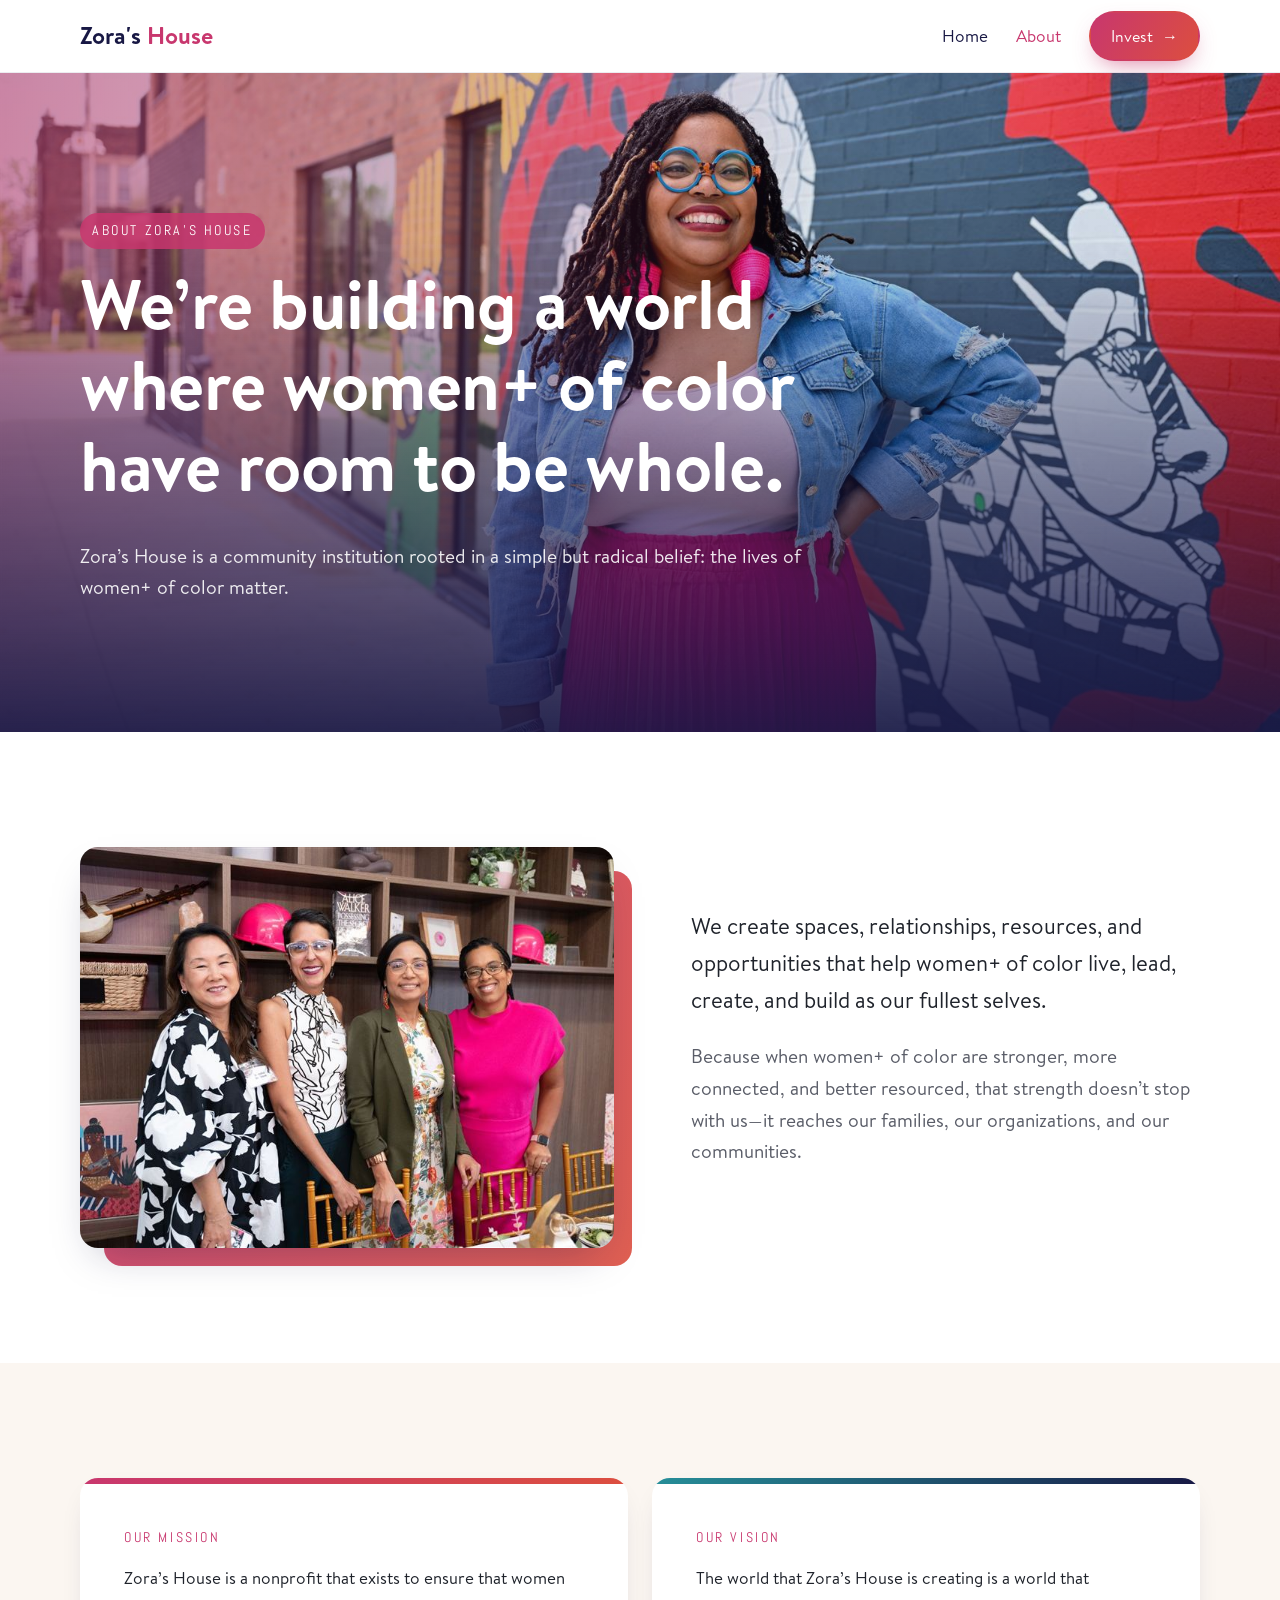
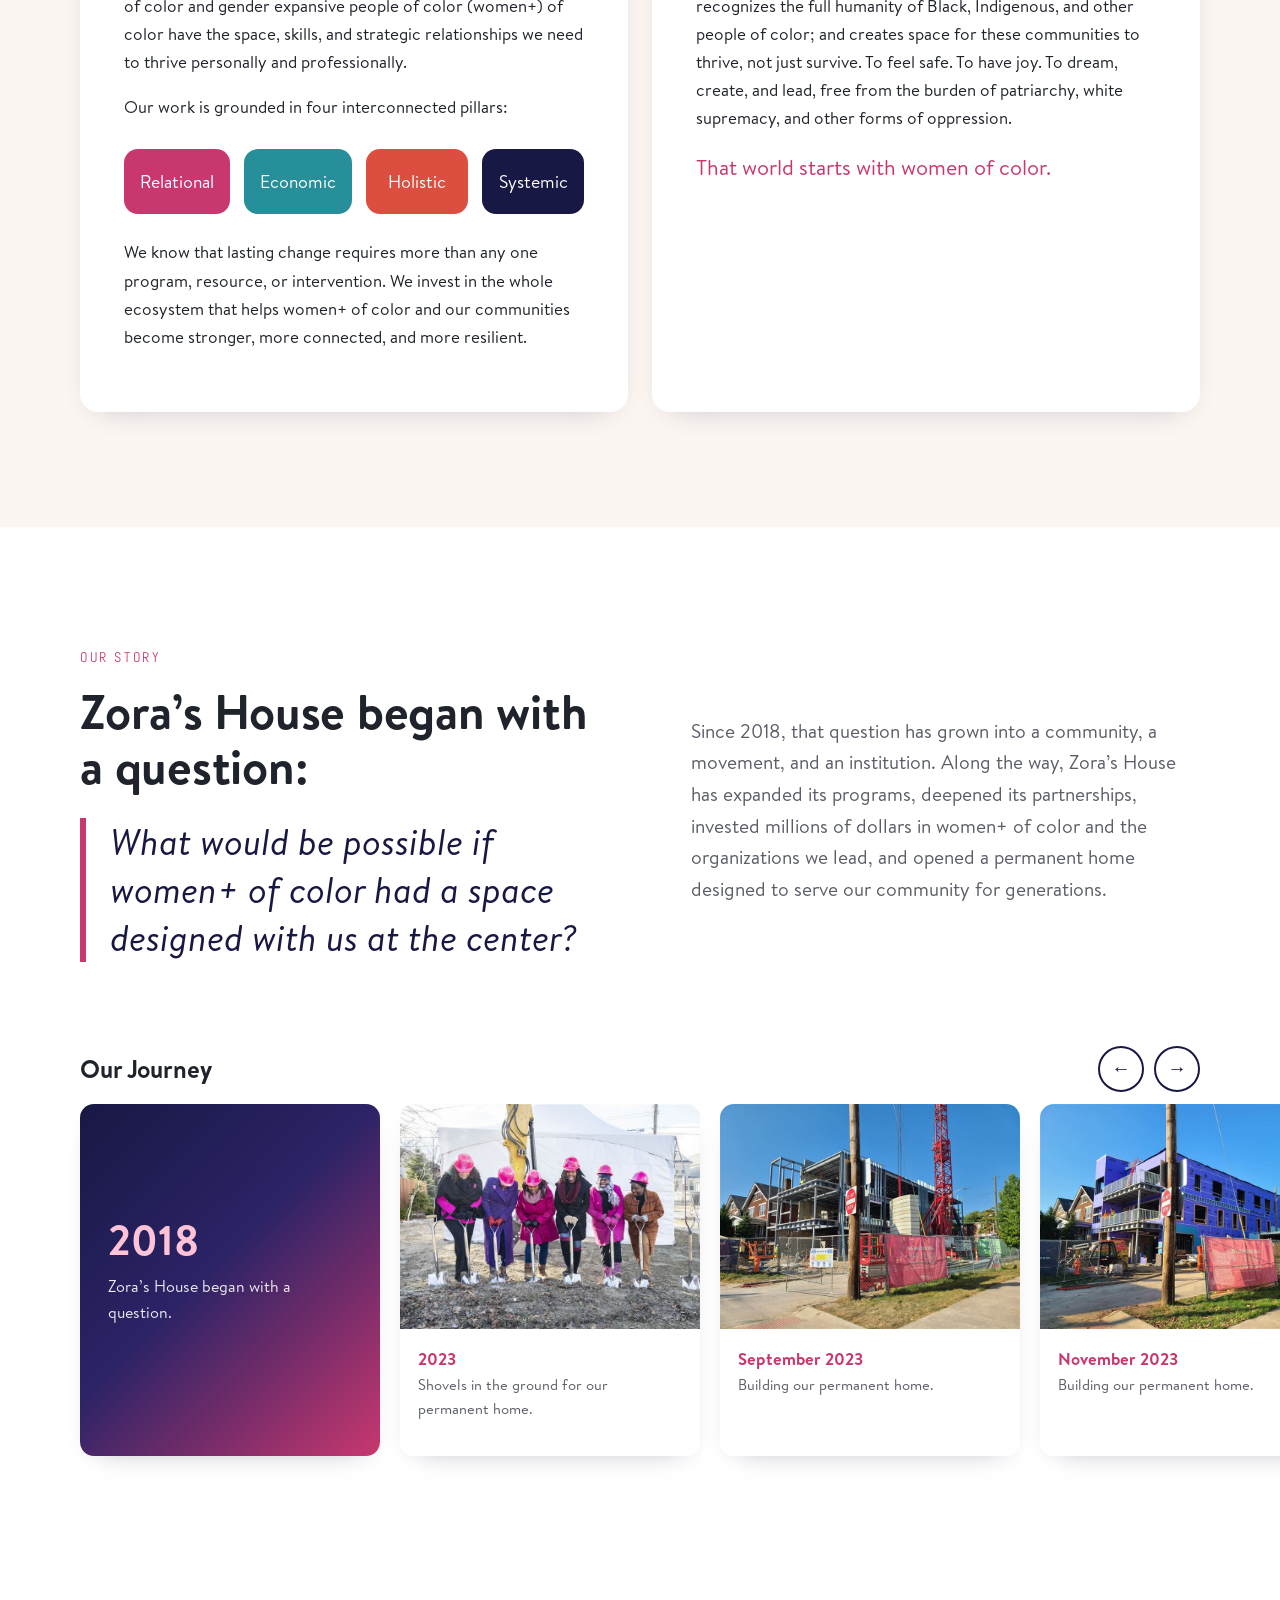
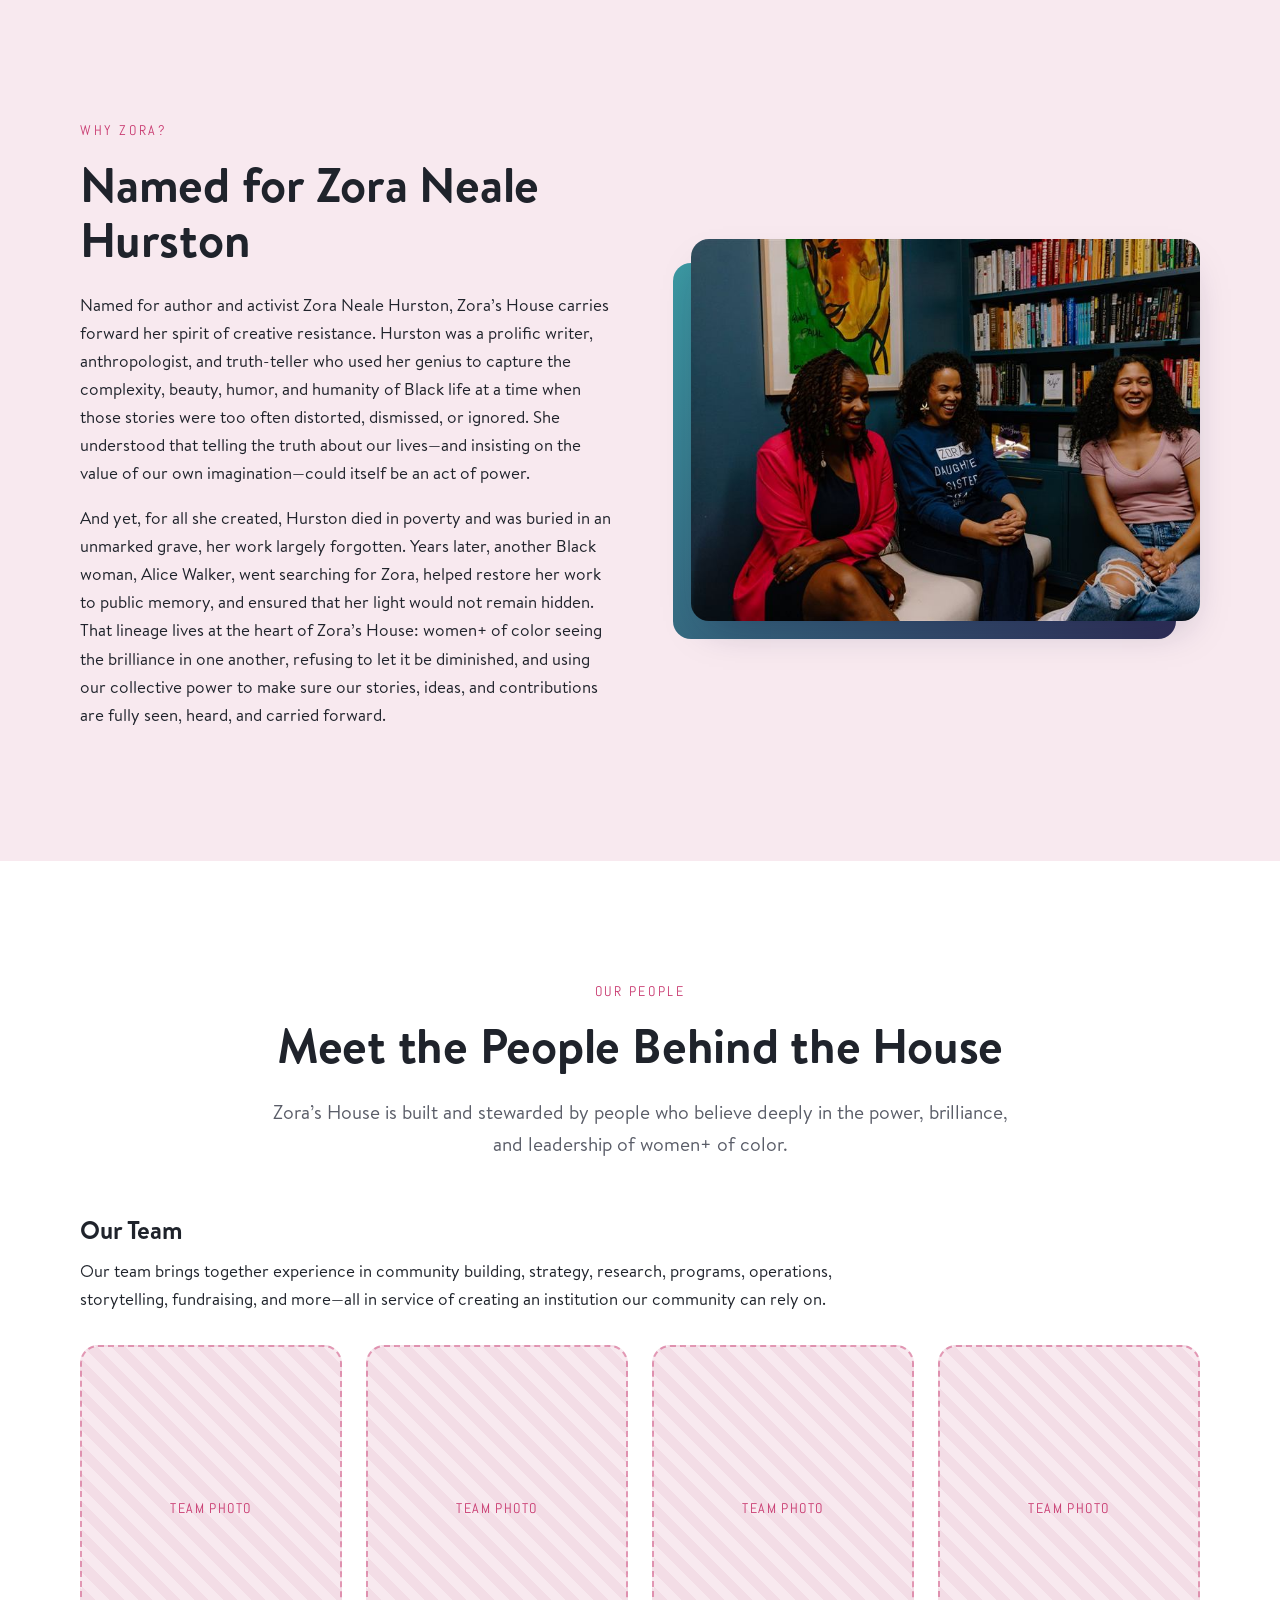
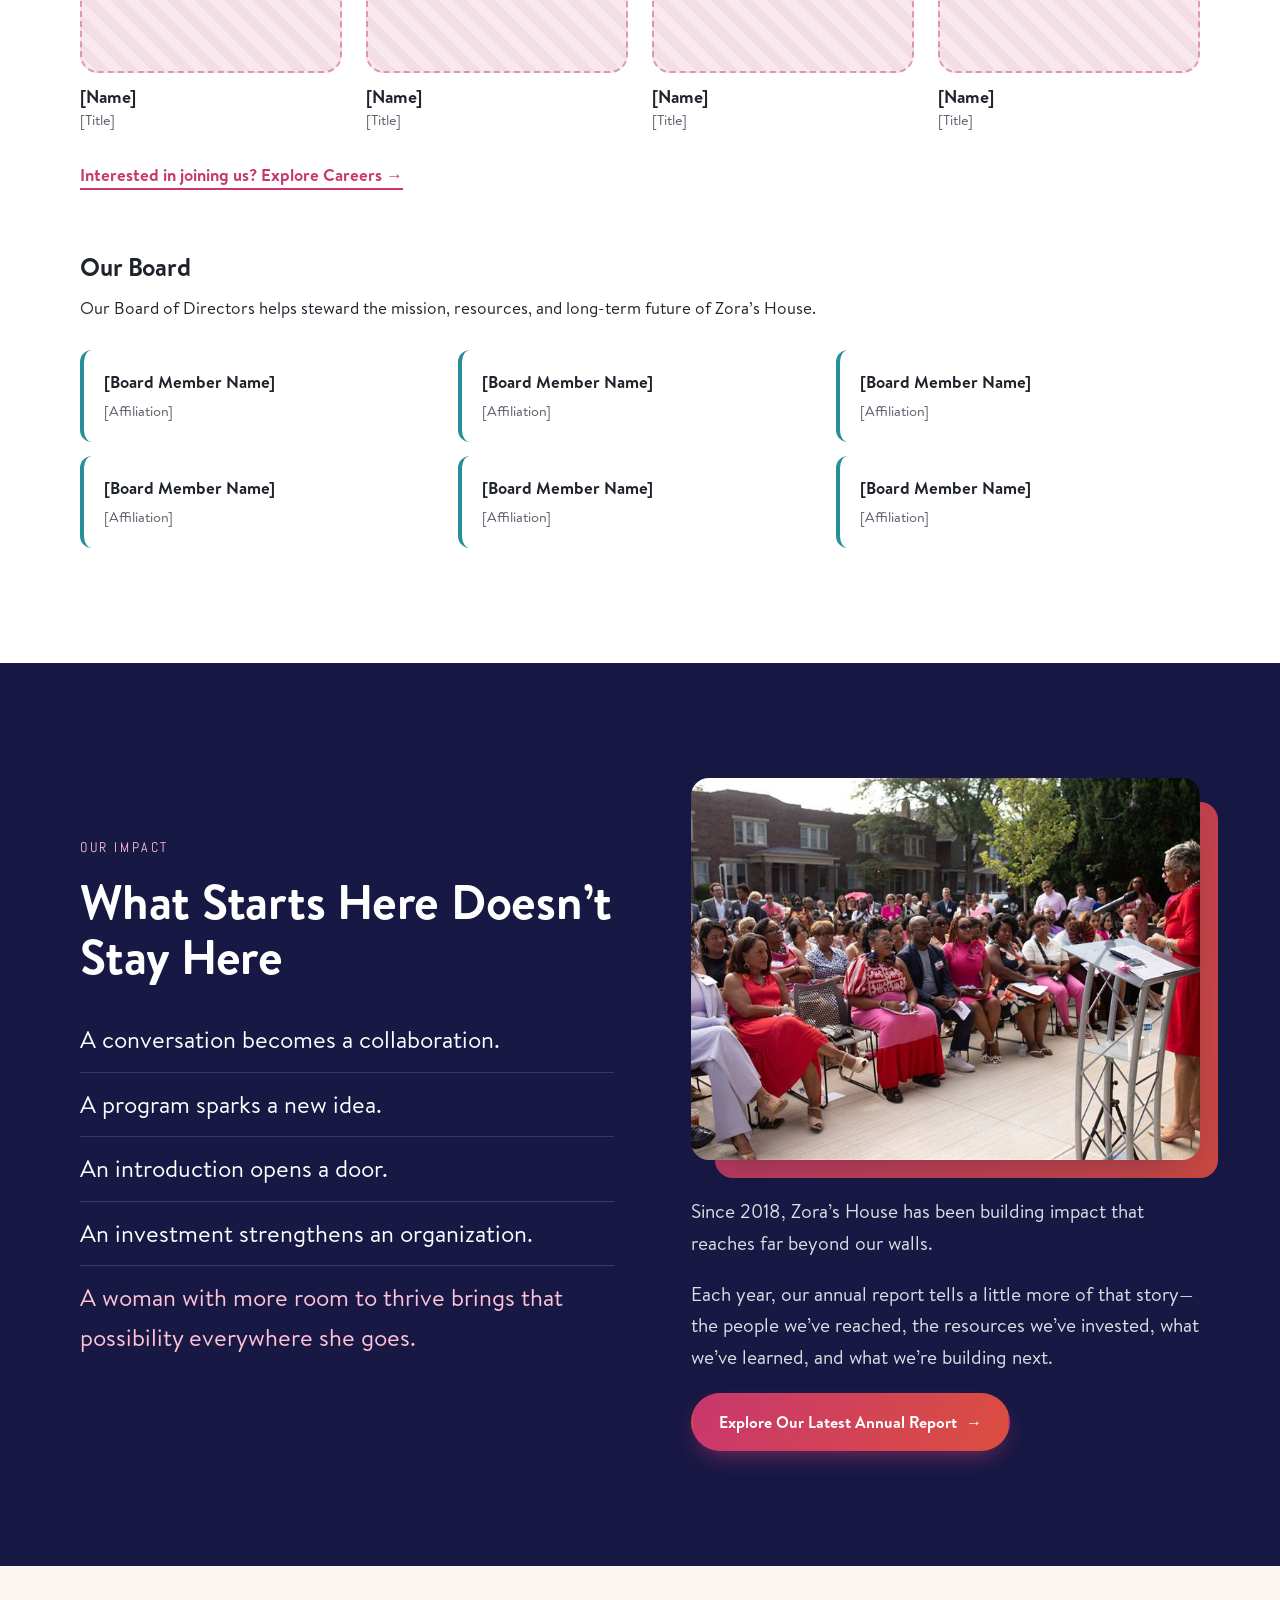
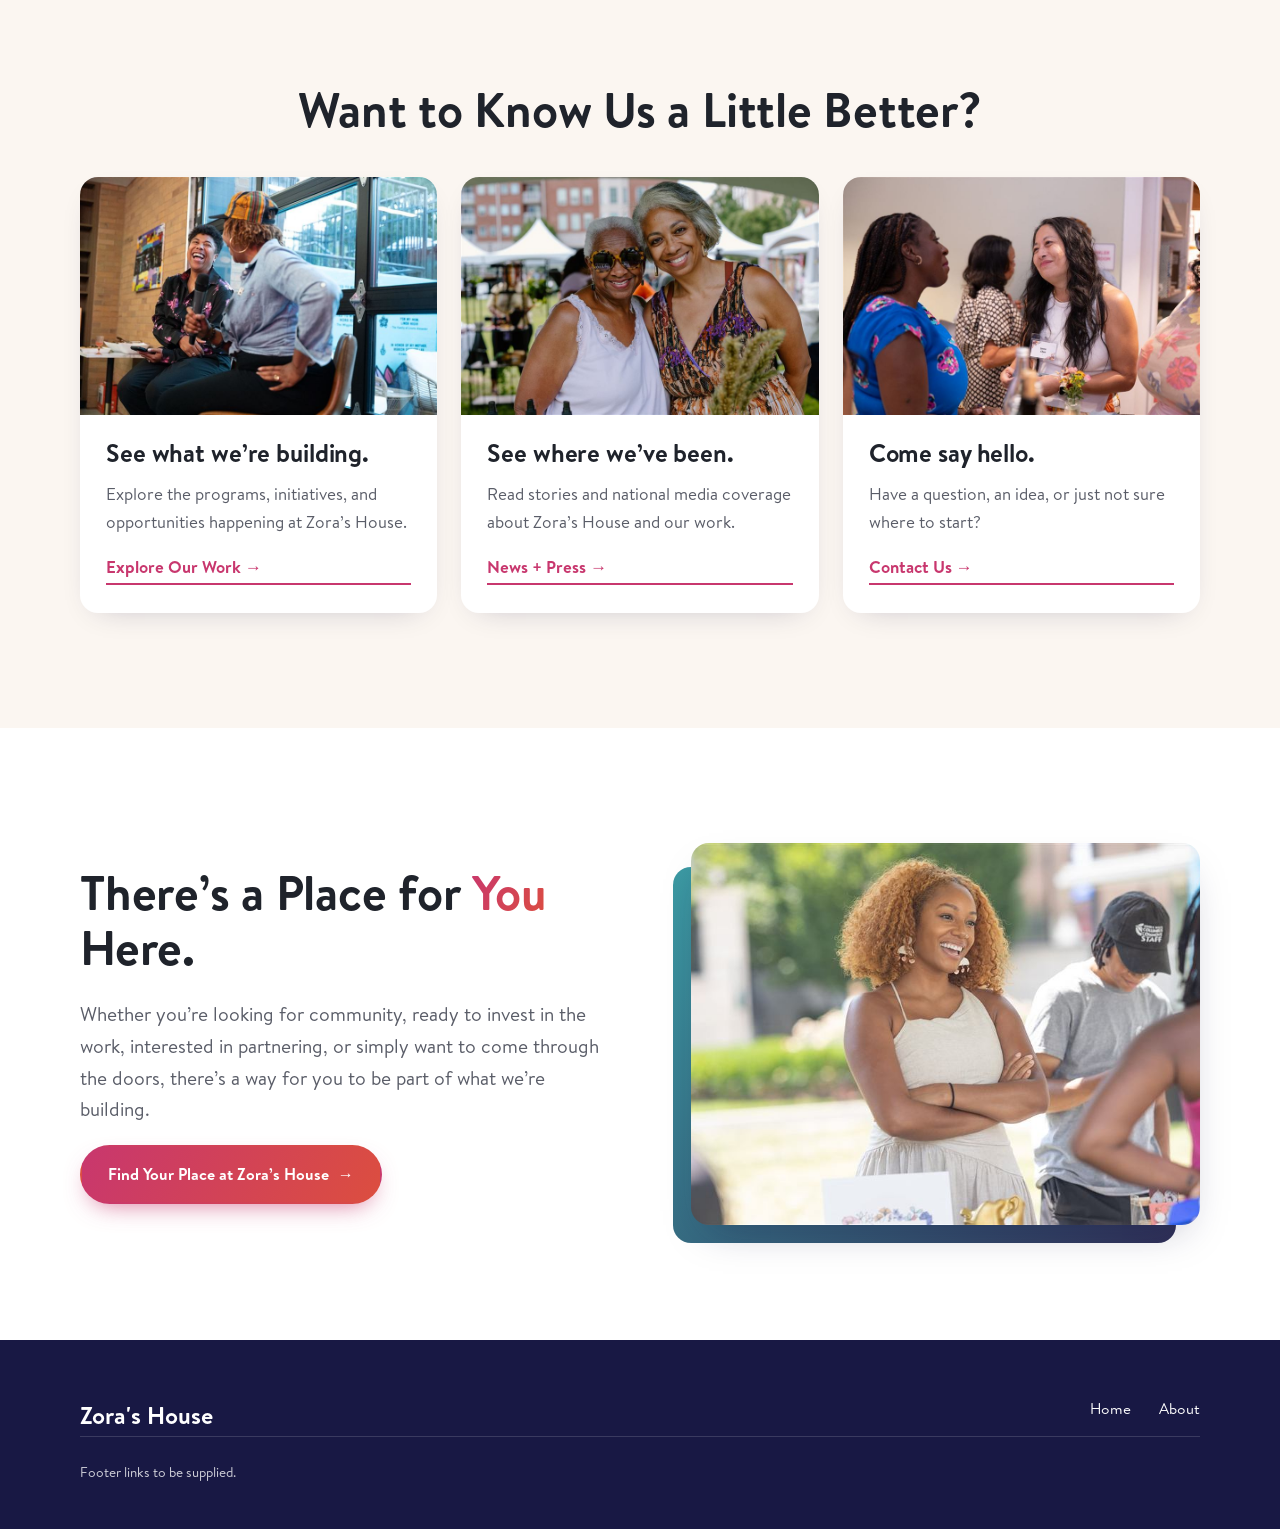
==== site/about.html @ 8bc11541 "add pages home and about" ====
<!doctype html>
<html lang="en">
<head>
  <meta charset="utf-8">
  <meta name="viewport" content="width=device-width, initial-scale=1">
  <title>Zora's House | About</title>
  <meta name="description" content="Zora's House is a community institution rooted in a simple but radical belief: the lives of women+ of color matter.">
  <link rel="preload" href="assets/font/brandon%20text/HVD%20Fonts%20-%20BrandonText-Bold.otf" as="font" type="font/otf" crossorigin>
  <link rel="stylesheet" href="assets/css/zora.css">
  <style>body { margin: 0; background: #fff; }</style>
</head>
<body>

  
<!-- PREVIEW HEADER: in WordPress the theme's own header/menu replaces this block. -->
<header class="zh zh-site-header">
  <div class="zh-wrap">
    <a class="zh-logo" href="index.html">Zora's <span>House</span></a>
    <button class="zh-nav-toggle" aria-controls="zh-nav" aria-expanded="false" aria-label="Menu"><span></span><span></span><span></span></button>
    <nav class="zh-nav" id="zh-nav" aria-label="Main">
      <ul>
        <li><a href="index.html">Home</a></li>
        <li><a href="about.html" aria-current="page">About</a></li>
        <li><a class="zh-btn zh-btn--primary" href="#" data-zh-pending="Donate page URL">Invest</a></li>
      </ul>
    </nav>
  </div>
</header>

<main class="zh zh-about">

  <!-- ============ HERO ============ -->
  <section class="zh-hero zh-hero--short">
    <div class="zh-hero__media">
      <img src="assets/images/about/dsc-8137.jpg"
           srcset="assets/images/about/dsc-8137-800.jpg 800w, assets/images/about/dsc-8137.jpg 1600w"
           sizes="100vw" alt="A smiling woman in a denim jacket in front of the Zora's House mural" fetchpriority="high">
    </div>
    <div class="zh-wrap">
      <div class="zh-hero__content">
        <span class="zh-eyebrow">About Zora's House</span>
        <h1 class="zh-h1">We’re building a world where women+ of color have room to be whole.</h1>
        <p class="zh-lead">Zora’s House is a community institution rooted in a simple but radical belief: the lives of women+ of color matter.</p>
      </div>
    </div>
  </section>

  <!-- ============ INTRO ============ -->
  <section class="zh-section">
    <div class="zh-wrap zh-split">
      <div class="zh-split__media zh-reveal">
        <img src="assets/images/about/dsc-4623-2-800.jpg"
             srcset="assets/images/about/dsc-4623-2-800.jpg 800w, assets/images/about/dsc-4623-2.jpg 1600w"
             sizes="(max-width: 860px) 100vw, 600px" alt="Four women posing together in front of a bookshelf at a Zora's House event" loading="lazy">
      </div>
      <div class="zh-reveal" data-delay="1">
        <p class="zh-lead" style="color: var(--zh-ink); font-size: clamp(1.15rem, 1.8vw, 1.4rem);">We create spaces, relationships, resources, and opportunities that help women+ of color live, lead, create, and build as our fullest selves.</p>
        <p class="zh-lead">Because when women+ of color are stronger, more connected, and better resourced, that strength doesn’t stop with us—it reaches our families, our organizations, and our communities.</p>
      </div>
    </div>
  </section>

  <!-- ============ MISSION & VISION ============ -->
  <section class="zh-section zh-section--cream">
    <div class="zh-wrap zh-mv">
      <article class="zh-card zh-reveal">
        <span class="zh-eyebrow">Our Mission</span>
        <p>Zora’s House is a nonprofit that exists to ensure that women of color and gender expansive people of color (women+) of color have the space, skills, and strategic relationships we need to thrive personally and professionally.</p>
        <p>Our work is grounded in four interconnected pillars:</p>
        <div class="zh-pillars">
          <div class="zh-pillar">Relational</div>
          <div class="zh-pillar">Economic</div>
          <div class="zh-pillar">Holistic</div>
          <div class="zh-pillar">Systemic</div>
        </div>
        <p style="margin-top: 24px;">We know that lasting change requires more than any one program, resource, or intervention. We invest in the whole ecosystem that helps women+ of color and our communities become stronger, more connected, and more resilient.</p>
      </article>
      <article class="zh-card zh-card--teal zh-reveal" data-delay="1">
        <span class="zh-eyebrow">Our Vision</span>
        <p>The world that Zora’s House is creating is a world that recognizes the full humanity of Black, Indigenous, and other people of color; and creates space for these communities to thrive, not just survive. To feel safe. To have joy. To dream, create, and lead, free from the burden of patriarchy, white supremacy, and other forms of oppression.</p>
        <p class="zh-card__quote">That world starts with women of color.</p>
      </article>
    </div>
  </section>

  <!-- ============ OUR STORY + JOURNEY TIMELINE ============
       Dates on the construction cards come from the photo files. Add or edit milestone
       text in each .zh-tl__text; copy a .zh-tl block to add another milestone. -->
  <section class="zh-section" id="zh-story">
    <div class="zh-wrap">
      <div class="zh-split">
        <div class="zh-reveal">
          <span class="zh-eyebrow">Our Story</span>
          <h2 class="zh-h2">Zora’s House began with a question:</h2>
          <p class="zh-question">What would be possible if women+ of color had a space designed with us at the center?</p>
        </div>
        <div class="zh-reveal" data-delay="1">
          <p class="zh-lead">Since 2018, that question has grown into a community, a movement, and an institution. Along the way, Zora’s House has expanded its programs, deepened its partnerships, invested millions of dollars in women+ of color and the organizations we lead, and opened a permanent home designed to serve our community for generations.</p>
        </div>
      </div>
    </div>

    <div class="zh-timeline" data-zh-timeline>
      <div class="zh-wrap">
        <div class="zh-timeline__nav">
          <h3 class="zh-h3" style="margin: 0 auto 0 0; align-self: center;">Our Journey</h3>
          <button class="zh-timeline__btn" data-zh-dir="-1" aria-label="Scroll timeline back">&larr;</button>
          <button class="zh-timeline__btn" data-zh-dir="1" aria-label="Scroll timeline forward">&rarr;</button>
        </div>
      </div>
      <div class="zh-timeline__track" tabindex="0" aria-label="Our journey timeline">
        <article class="zh-tl zh-tl--key">
          <span class="zh-tl__date">2018</span>
          <p class="zh-tl__text">Zora’s House began with a question.</p>
        </article>
        <article class="zh-tl">
          <img src="assets/images/building/2023zorasribboncut136-800.jpg" alt="Zora's House leaders in pink hard hats with shovels at the building site" loading="lazy">
          <div class="zh-tl__body"><span class="zh-tl__date">2023</span><p class="zh-tl__text">Shovels in the ground for our permanent home.</p></div>
        </article>
        <article class="zh-tl">
          <img src="assets/images/building/20230922-101247-800.jpg" alt="Steel frame of the new building with a crane on site" loading="lazy">
          <div class="zh-tl__body"><span class="zh-tl__date">September 2023</span><p class="zh-tl__text">Building our permanent home.</p></div>
        </article>
        <article class="zh-tl">
          <img src="assets/images/building/20231102-095151-800.jpg" alt="The building wrapped in purple sheathing" loading="lazy">
          <div class="zh-tl__body"><span class="zh-tl__date">November 2023</span><p class="zh-tl__text">Building our permanent home.</p></div>
        </article>
        <article class="zh-tl">
          <img src="assets/images/building/20231219-095005-800.jpg" alt="A cement truck outside the building under construction" loading="lazy">
          <div class="zh-tl__body"><span class="zh-tl__date">December 2023</span><p class="zh-tl__text">Building our permanent home.</p></div>
        </article>
        <article class="zh-tl">
          <img src="assets/images/building/20240209-084314-800.jpg" alt="Brick going up on the lower floor of the building" loading="lazy">
          <div class="zh-tl__body"><span class="zh-tl__date">February 2024</span><p class="zh-tl__text">Building our permanent home.</p></div>
        </article>
        <article class="zh-tl">
          <img src="assets/images/building/20240512-133442-800.jpg" alt="The building with its pink and charcoal exterior nearly finished" loading="lazy">
          <div class="zh-tl__body"><span class="zh-tl__date">May 2024</span><p class="zh-tl__text">Building our permanent home.</p></div>
        </article>
        <article class="zh-tl">
          <img src="assets/images/building/20240727-173806-800.jpg" alt="The completed Zora's House building with its signage" loading="lazy">
          <div class="zh-tl__body"><span class="zh-tl__date">July 2024</span><p class="zh-tl__text">A permanent home designed to serve our community for generations.</p></div>
        </article>
        <article class="zh-tl zh-tl--key">
          <span class="zh-tl__date">Next</span>
          <p class="zh-tl__text">Help us build what comes next.</p>
          <a class="zh-btn zh-btn--light" href="#" data-zh-pending="Donate page URL" style="margin-top: 16px; align-self: flex-start;">Invest in Women+ of Color</a>
        </article>
      </div>
    </div>
  </section>

  <!-- ============ WHY ZORA? ============ -->
  <section class="zh-section zh-section--blush">
    <div class="zh-wrap zh-split zh-split--rev">
      <div class="zh-split__media zh-reveal">
        <img src="assets/images/about/zora-shouse2024-448-1-800.jpg"
             srcset="assets/images/about/zora-shouse2024-448-1-800.jpg 800w, assets/images/about/zora-shouse2024-448-1.jpg 1600w"
             sizes="(max-width: 860px) 100vw, 600px" alt="Three women sitting together in front of bookshelves and artwork at Zora's House" loading="lazy">
      </div>
      <div class="zh-reveal" data-delay="1">
        <span class="zh-eyebrow">Why Zora?</span>
        <h2 class="zh-h2">Named for Zora Neale Hurston</h2>
        <p>Named for author and activist Zora Neale Hurston, Zora’s House carries forward her spirit of creative resistance. Hurston was a prolific writer, anthropologist, and truth-teller who used her genius to capture the complexity, beauty, humor, and humanity of Black life at a time when those stories were too often distorted, dismissed, or ignored. She understood that telling the truth about our lives—and insisting on the value of our own imagination—could itself be an act of power.</p>
        <p>And yet, for all she created, Hurston died in poverty and was buried in an unmarked grave, her work largely forgotten. Years later, another Black woman, Alice Walker, went searching for Zora, helped restore her work to public memory, and ensured that her light would not remain hidden. That lineage lives at the heart of Zora’s House: women+ of color seeing the brilliance in one another, refusing to let it be diminished, and using our collective power to make sure our stories, ideas, and contributions are fully seen, heard, and carried forward.</p>
      </div>
    </div>
  </section>

  <!-- ============ PEOPLE ============
       Team and board details were not supplied. Replace each .zh-ph with:
       <img src="assets/images/team/name.jpg" alt="Name" style="aspect-ratio:4/5;object-fit:cover;border-radius:18px;margin-bottom:14px"> -->
  <section class="zh-section">
    <div class="zh-wrap">
      <div class="zh-center zh-reveal">
        <span class="zh-eyebrow">Our People</span>
        <h2 class="zh-h2">Meet the People Behind the House</h2>
        <p class="zh-lead">Zora’s House is built and stewarded by people who believe deeply in the power, brilliance, and leadership of women+ of color.</p>
      </div>

      <h3 class="zh-h3" style="margin-top: 56px;">Our Team</h3>
      <p style="max-width: 70ch;">Our team brings together experience in community building, strategy, research, programs, operations, storytelling, fundraising, and more—all in service of creating an institution our community can rely on.</p>
      <div class="zh-people">
        <div class="zh-person zh-reveal"><div class="zh-ph">Team photo</div><h4>[Name]</h4><p>[Title]</p></div>
        <div class="zh-person zh-reveal" data-delay="1"><div class="zh-ph">Team photo</div><h4>[Name]</h4><p>[Title]</p></div>
        <div class="zh-person zh-reveal" data-delay="2"><div class="zh-ph">Team photo</div><h4>[Name]</h4><p>[Title]</p></div>
        <div class="zh-person zh-reveal" data-delay="3"><div class="zh-ph">Team photo</div><h4>[Name]</h4><p>[Title]</p></div>
      </div>
      <p style="margin-top: 28px;"><a class="zh-link" href="#" data-zh-pending="Careers page URL">Interested in joining us? Explore Careers</a></p>

      <h3 class="zh-h3" style="margin-top: 64px;">Our Board</h3>
      <p style="max-width: 70ch;">Our Board of Directors helps steward the mission, resources, and long-term future of Zora’s House.</p>
      <ul class="zh-board">
        <li><strong>[Board Member Name]</strong><span>[Affiliation]</span></li>
        <li><strong>[Board Member Name]</strong><span>[Affiliation]</span></li>
        <li><strong>[Board Member Name]</strong><span>[Affiliation]</span></li>
        <li><strong>[Board Member Name]</strong><span>[Affiliation]</span></li>
        <li><strong>[Board Member Name]</strong><span>[Affiliation]</span></li>
        <li><strong>[Board Member Name]</strong><span>[Affiliation]</span></li>
      </ul>
    </div>
  </section>

  <!-- ============ WHAT STARTS HERE ============ -->
  <section class="zh-section zh-section--navy">
    <div class="zh-wrap zh-split">
      <div class="zh-reveal">
        <span class="zh-eyebrow">Our Impact</span>
        <h2 class="zh-h2">What Starts Here Doesn’t Stay Here</h2>
        <ul class="zh-ripple">
          <li>A conversation becomes a collaboration.</li>
          <li>A program sparks a new idea.</li>
          <li>An introduction opens a door.</li>
          <li>An investment strengthens an organization.</li>
          <li>A woman with more room to thrive brings that possibility everywhere she goes.</li>
        </ul>
      </div>
      <div class="zh-reveal" data-delay="1">
        <div class="zh-split__media" style="margin-bottom: 36px;">
          <img src="assets/images/about/img-4232-800.jpg"
               srcset="assets/images/about/img-4232-800.jpg 800w, assets/images/about/img-4232.jpg 1600w"
               sizes="(max-width: 860px) 100vw, 600px" alt="A large outdoor audience listening to a speaker at a Zora's House event" loading="lazy">
        </div>
        <p class="zh-lead">Since 2018, Zora’s House has been building impact that reaches far beyond our walls.</p>
        <p class="zh-lead">Each year, our annual report tells a little more of that story—the people we’ve reached, the resources we’ve invested, what we’ve learned, and what we’re building next.</p>
        <a class="zh-btn zh-btn--primary" href="#" data-zh-pending="Annual report URL">Explore Our Latest Annual Report</a>
      </div>
    </div>
  </section>

  <!-- ============ WANT TO KNOW US A LITTLE BETTER? ============ -->
  <section class="zh-section zh-section--cream">
    <div class="zh-wrap">
      <div class="zh-center zh-reveal">
        <h2 class="zh-h2">Want to Know Us a Little Better?</h2>
      </div>
      <div class="zh-cards3">
        <article class="zh-pcard zh-reveal">
          <img src="assets/images/about/dsc-4872-800.jpg" alt="Two women in conversation during a live panel at Zora's House" loading="lazy">
          <div class="zh-pcard__body">
            <h3 class="zh-h3">See what we’re building.</h3>
            <p>Explore the programs, initiatives, and opportunities happening at Zora’s House.</p>
            <a class="zh-link" href="#" data-zh-pending="Our Work page URL">Explore Our Work</a>
          </div>
        </article>
        <article class="zh-pcard zh-reveal" data-delay="1">
          <img src="assets/images/about/joyfest2026-91-800.jpg" alt="Two women smiling together at an outdoor festival" loading="lazy">
          <div class="zh-pcard__body">
            <h3 class="zh-h3">See where we’ve been.</h3>
            <p>Read stories and national media coverage about Zora’s House and our work.</p>
            <a class="zh-link" href="#" data-zh-pending="News + Press page URL">News + Press</a>
          </div>
        </article>
        <article class="zh-pcard zh-reveal" data-delay="2">
          <img src="assets/images/about/dsc-4536-800.jpg" alt="Women chatting and laughing at a Zora's House gathering" loading="lazy">
          <div class="zh-pcard__body">
            <h3 class="zh-h3">Come say hello.</h3>
            <p>Have a question, an idea, or just not sure where to start?</p>
            <a class="zh-link" href="#" data-zh-pending="Contact page URL">Contact Us</a>
          </div>
        </article>
      </div>
    </div>
  </section>

  <!-- ============ CLOSING CTA ============ -->
  <section class="zh-section">
    <div class="zh-wrap zh-split zh-split--rev">
      <div class="zh-split__media zh-reveal">
        <img src="assets/images/about/img-7129-1-800.jpg"
             srcset="assets/images/about/img-7129-1-800.jpg 800w, assets/images/about/img-7129-1.jpg 1600w"
             sizes="(max-width: 860px) 100vw, 600px" alt="A smiling woman at an outdoor community event" loading="lazy">
      </div>
      <div class="zh-reveal" data-delay="1">
        <h2 class="zh-h2">There’s a Place for <span class="zh-hl">You</span> Here.</h2>
        <p class="zh-lead">Whether you’re looking for community, ready to invest in the work, interested in partnering, or simply want to come through the doors, there’s a way for you to be part of what we’re building.</p>
        <a class="zh-btn zh-btn--primary" href="index.html#zh-paths">Find Your Place at Zora’s House</a>
      </div>
    </div>
  </section>

</main>

<!-- PREVIEW FOOTER: the brief's footer links are still blank; WordPress theme footer replaces this. -->
<footer class="zh zh-site-footer">
  <div class="zh-wrap">
    <div class="zh-footer-grid">
      <a class="zh-logo" href="index.html">Zora's House</a>
      <ul class="zh-footer-links">
        <li><a href="index.html">Home</a></li>
        <li><a href="about.html">About</a></li>
      </ul>
    </div>
    <p class="zh-footer-note">Footer links to be supplied.</p>
  </div>
</footer>

<script src="assets/js/zora.js" defer></script>
</body>
</html>
---- site/assets/css/zora.css ----
/* ==========================================================================
   Zora's House — Home & About pages
   Every rule is scoped to .zh (page wrapper) or a .zh-* class so this file
   can be dropped into WordPress without restyling the theme.
   ========================================================================== */

/* ---------- Brand fonts (self-hosted in assets/font) ---------- */
@font-face {
  font-family: "ZH Brandon Text";
  src: url("../font/brandon%20text/HVD%20Fonts%20-%20BrandonText-Regular.otf") format("opentype");
  font-weight: 400;
  font-style: normal;
  font-display: swap;
}
@font-face {
  font-family: "ZH Brandon Text";
  src: url("../font/brandon%20text/HVD%20Fonts%20-%20BrandonText-RegularItalic.otf") format("opentype");
  font-weight: 400;
  font-style: italic;
  font-display: swap;
}
@font-face {
  font-family: "ZH Brandon Text";
  src: url("../font/brandon%20text/HVD%20Fonts%20-%20BrandonText-Bold.otf") format("opentype");
  font-weight: 700;
  font-style: normal;
  font-display: swap;
}
@font-face {
  font-family: "ZH Brandon Text";
  src: url("../font/brandon%20text/HVD%20Fonts%20-%20BrandonText-BoldItalic.otf") format("opentype");
  font-weight: 700;
  font-style: italic;
  font-display: swap;
}
@font-face {
  font-family: "ZH Abel";
  src: url("../font/able/Abel-Regular.ttf") format("truetype");
  font-weight: 400;
  font-style: normal;
  font-display: swap;
}

.zh {
  --zh-magenta: #c8376e;
  --zh-navy: #181844;
  --zh-teal: #268f99;
  --zh-coral: #dc4e3f;
  --zh-ink: #1f232b;
  --zh-muted: #5a5d68;
  --zh-cream: #fbf6f1;
  --zh-blush: #f8e9ef;
  --zh-white: #ffffff;

  --zh-grad-warm: linear-gradient(120deg, var(--zh-magenta) 0%, var(--zh-coral) 100%);
  --zh-grad-cool: linear-gradient(135deg, var(--zh-navy) 0%, #2b2366 45%, var(--zh-magenta) 100%);
  --zh-grad-teal: linear-gradient(135deg, var(--zh-teal) 0%, var(--zh-navy) 100%);

  --zh-font-head: "ZH Brandon Text", "Trebuchet MS", sans-serif;
  --zh-font-body: "ZH Brandon Text", Arial, sans-serif;
  --zh-font-accent: "ZH Abel", "Arial Narrow", sans-serif; /* small uppercase labels */

  --zh-wrap: 1200px;
  --zh-gutter: clamp(16px, 4vw, 40px);
  --zh-section: clamp(64px, 9vw, 120px);
  --zh-radius: 18px;
  --zh-shadow: 0 18px 40px -18px rgba(24, 24, 68, .35);

  font-family: var(--zh-font-body);
  font-size: 17px;
  line-height: 1.65;
  color: var(--zh-ink);
  background: var(--zh-white);
  overflow-x: hidden;
  -webkit-font-smoothing: antialiased;
}

.zh *, .zh *::before, .zh *::after { box-sizing: border-box; }
.zh img { max-width: 100%; height: auto; display: block; }
.zh h1, .zh h2, .zh h3, .zh h4 {
  font-family: var(--zh-font-head);
  font-weight: 700;
  line-height: 1.15;
  margin: 0 0 .5em;
  color: inherit;
  letter-spacing: -.005em;
}
.zh p { margin: 0 0 1em; }
:where(.zh) a { color: inherit; } /* zero-specificity so .zh-btn / .zh-link colors win */

/* WordPress block themes add a block gap between header / main / footer; let the hero sit flush. */
.wp-site-blocks > main.zh { margin-block-start: 0; }

.zh-wrap { width: 100%; max-width: var(--zh-wrap); margin: 0 auto; padding: 0 var(--zh-gutter); }
.zh-section { padding: var(--zh-section) 0; }
.zh-section--cream { background: var(--zh-cream); }
.zh-section--blush { background: var(--zh-blush); }
.zh-section--navy { background: var(--zh-navy); color: var(--zh-white); }

.zh-eyebrow {
  display: inline-block;
  font-family: var(--zh-font-accent);
  font-size: .9rem;
  letter-spacing: .18em;
  text-transform: uppercase;
  color: var(--zh-magenta);
  margin-bottom: 14px;
}
.zh-section--navy .zh-eyebrow, .zh-grad .zh-eyebrow { color: #ffc2d6; }

.zh-h1 { font-size: clamp(2.3rem, 5.6vw, 4.4rem); }
.zh-h2 { font-size: clamp(1.9rem, 3.8vw, 3rem); }
.zh-h3 { font-size: clamp(1.25rem, 2vw, 1.55rem); }
.zh-lead { font-size: clamp(1.05rem, 1.5vw, 1.22rem); color: var(--zh-muted); max-width: 62ch; }
.zh-section--navy .zh-lead, .zh-grad .zh-lead { color: rgba(255, 255, 255, .86); }
.zh-center { text-align: center; }
.zh-center .zh-lead { margin-left: auto; margin-right: auto; }

/* gradient-highlighted words, NSBE-style */
.zh-hl {
  background: var(--zh-grad-warm);
  -webkit-background-clip: text;
  background-clip: text;
  color: transparent;
}

/* ---------- Buttons ---------- */
.zh-btn {
  display: inline-flex;
  align-items: center;
  gap: .55em;
  padding: 14px 26px;
  border-radius: 999px;
  font-family: var(--zh-font-head);
  font-size: 1rem;
  font-weight: 700;
  text-decoration: none;
  border: 2px solid transparent;
  cursor: pointer;
  transition: transform .25s ease, box-shadow .25s ease, background-color .25s ease, color .25s ease;
}
.zh-btn::after { content: "\2192"; transition: transform .25s ease; }
.zh-btn:hover::after { transform: translateX(4px); }
.zh-btn:hover { transform: translateY(-2px); }
.zh-btn--primary { background: var(--zh-grad-warm); color: var(--zh-white); box-shadow: 0 10px 24px -10px rgba(200, 55, 110, .7); }
.zh-btn--light { background: var(--zh-white); color: var(--zh-navy); }
.zh-btn--ghost { border-color: currentColor; color: inherit; background: transparent; }
.zh-btn--ghost:hover { background: var(--zh-navy); color: var(--zh-white); border-color: var(--zh-navy); }
.zh-section--navy .zh-btn--ghost:hover, .zh-grad .zh-btn--ghost:hover { background: var(--zh-white); color: var(--zh-navy); border-color: var(--zh-white); }
.zh-btn:focus-visible, .zh-link:focus-visible, .zh-tab:focus-visible { outline: 3px solid var(--zh-teal); outline-offset: 3px; }

.zh-link {
  font-family: var(--zh-font-head);
  font-weight: 700;
  color: var(--zh-magenta);
  text-decoration: none;
  border-bottom: 2px solid currentColor;
  padding-bottom: 2px;
}
.zh-link::after { content: " \2192"; }

/* Links whose destination the client hasn't supplied yet. Remove the
   data-zh-pending attribute once a real href is set. */
.zh [data-zh-pending] { position: relative; }

/* ---------- Image placeholder (missing assets) ---------- */
.zh-ph {
  display: flex;
  align-items: center;
  justify-content: center;
  text-align: center;
  padding: 16px;
  background: repeating-linear-gradient(45deg, var(--zh-blush), var(--zh-blush) 10px, #f3dde6 10px, #f3dde6 20px);
  color: var(--zh-magenta);
  font-family: var(--zh-font-accent);
  font-size: .9rem;
  letter-spacing: .1em;
  text-transform: uppercase;
  border: 2px dashed rgba(200, 55, 110, .45);
  border-radius: var(--zh-radius);
}

/* ==========================================================================
   Preview header / footer (stand-ins for the WordPress theme's own)
   ========================================================================== */
.zh-site-header {
  position: sticky;
  top: 0;
  z-index: 50;
  background: rgba(255, 255, 255, .94);
  backdrop-filter: blur(8px);
  border-bottom: 1px solid rgba(24, 24, 68, .08);
  overflow: visible;
}
.zh-site-header .zh-wrap { display: flex; align-items: center; justify-content: space-between; min-height: 72px; gap: 24px; }
.zh-logo { font-family: var(--zh-font-head); font-size: 1.5rem; font-weight: 700; color: var(--zh-navy); text-decoration: none; }
.zh-logo span { color: var(--zh-magenta); }
.zh-nav ul { list-style: none; display: flex; gap: 28px; margin: 0; padding: 0; align-items: center; }
.zh-nav a { font-family: var(--zh-font-head); text-decoration: none; color: var(--zh-navy); font-weight: 400; }
.zh-nav a[aria-current="page"] { color: var(--zh-magenta); }
.zh-nav .zh-btn { color: var(--zh-white); padding: 10px 20px; }
.zh-nav-toggle { display: none; background: none; border: 0; padding: 8px; cursor: pointer; color: var(--zh-navy); }
.zh-nav-toggle span { display: block; width: 26px; height: 2px; background: currentColor; margin: 6px 0; transition: transform .3s; }

.zh-site-footer { background: var(--zh-navy); color: rgba(255, 255, 255, .8); padding: 56px 0 32px; font-size: .95rem; }
.zh-site-footer .zh-logo { color: var(--zh-white); }
.zh-footer-grid { display: flex; flex-wrap: wrap; justify-content: space-between; gap: 32px; align-items: flex-start; }
.zh-footer-links { list-style: none; margin: 0; padding: 0; display: flex; flex-wrap: wrap; gap: 12px 28px; }
.zh-footer-links a { color: var(--zh-white); text-decoration: none; }
.zh-footer-note { margin-top: 40px; padding-top: 24px; border-top: 1px solid rgba(255, 255, 255, .15); font-size: .85rem; }

/* ==========================================================================
   Hero
   ========================================================================== */
.zh-hero {
  position: relative;
  min-height: min(88vh, 820px);
  display: flex;
  align-items: flex-end;
  color: var(--zh-white);
  overflow: hidden;
  isolation: isolate;
}
.zh-hero__media, .zh-hero__media img, .zh-hero__media video {
  position: absolute;
  inset: 0;
  width: 100%;
  height: 100%;
  object-fit: cover;
  z-index: -2;
}
.zh-hero__media img { animation: zh-kenburns 22s ease-in-out infinite alternate; }
.zh-hero::after {
  content: "";
  position: absolute;
  inset: 0;
  z-index: -1;
  background:
    linear-gradient(0deg, rgba(24, 24, 68, .92) 0%, rgba(24, 24, 68, .45) 45%, rgba(24, 24, 68, .1) 75%),
    linear-gradient(100deg, rgba(200, 55, 110, .55) 0%, rgba(200, 55, 110, 0) 60%);
}
.zh-hero__content { padding-top: 140px; padding-bottom: clamp(56px, 8vw, 96px); max-width: 860px; }
.zh-hero .zh-lead { color: rgba(255, 255, 255, .9); margin-bottom: 32px; }
.zh-hero .zh-eyebrow { color: var(--zh-white); background: rgba(200, 55, 110, .85); padding: 6px 12px; border-radius: 999px; }
.zh-hero__actions { display: flex; flex-wrap: wrap; gap: 14px; }
.zh-hero--short { min-height: min(70vh, 640px); }

@keyframes zh-kenburns {
  from { transform: scale(1); }
  to { transform: scale(1.08) translate(-1%, -1%); }
}

/* ==========================================================================
   "As Seen In" marquee (The Coven reference)
   ========================================================================== */
.zh-press { background: var(--zh-navy); color: var(--zh-white); padding: 22px 0; overflow: hidden; }
.zh-press__inner { display: flex; align-items: center; gap: 32px; }
.zh-press__label {
  flex: none;
  padding-left: var(--zh-gutter);
  font-family: var(--zh-font-accent);
  font-size: .9rem;
  letter-spacing: .18em;
  text-transform: uppercase;
  color: #ffc2d6;
}
.zh-marquee { flex: 1; overflow: hidden; mask-image: linear-gradient(90deg, transparent, #000 8%, #000 92%, transparent); -webkit-mask-image: linear-gradient(90deg, transparent, #000 8%, #000 92%, transparent); }
.zh-marquee__track { display: flex; width: max-content; animation: zh-marquee 32s linear infinite; }
.zh-marquee:hover .zh-marquee__track { animation-play-state: paused; }
.zh-marquee__list { display: flex; list-style: none; margin: 0; padding: 0; }
.zh-marquee__list li {
  font-family: var(--zh-font-head);
  font-size: clamp(1.1rem, 2vw, 1.45rem);
  white-space: nowrap;
  padding: 0 28px;
  display: flex;
  align-items: center;
  gap: 56px;
}
.zh-marquee__list li::after { content: "\2726"; color: var(--zh-magenta); font-size: .8em; margin-right: -28px; }
@keyframes zh-marquee { to { transform: translateX(-50%); } }

/* ==========================================================================
   Split layout (image + text)
   ========================================================================== */
.zh-split { display: grid; grid-template-columns: 1.05fr 1fr; gap: clamp(32px, 6vw, 80px); align-items: center; }
.zh-split--rev .zh-split__media { order: 2; }
.zh-split__media { position: relative; }
.zh-split__media img { border-radius: var(--zh-radius); box-shadow: var(--zh-shadow); width: 100%; aspect-ratio: 4 / 3; object-fit: cover; }
.zh-split__media::before {
  content: "";
  position: absolute;
  inset: 24px -18px -18px 24px;
  border-radius: var(--zh-radius);
  background: var(--zh-grad-warm);
  z-index: -1;
  opacity: .9;
}
.zh-split--rev .zh-split__media::before { inset: 24px 24px -18px -18px; background: var(--zh-grad-teal); }
.zh-split__media { isolation: isolate; }

/* ==========================================================================
   "I'd like to…" audience chooser (Tides reference)
   ========================================================================== */
.zh-paths__head { display: flex; flex-wrap: wrap; align-items: baseline; gap: 8px 18px; margin-bottom: 40px; }
.zh-paths__head .zh-h2 { margin: 0; }
.zh-paths__current { font-family: var(--zh-font-head); font-size: clamp(1.9rem, 3.8vw, 3rem); }
.zh-paths { display: grid; grid-template-columns: minmax(260px, 380px) 1fr; gap: clamp(24px, 4vw, 56px); align-items: stretch; }
.zh-tabs { display: flex; flex-direction: column; gap: 10px; }
.zh-tab {
  text-align: left;
  font: inherit;
  background: var(--zh-white);
  border: 2px solid rgba(24, 24, 68, .08);
  border-radius: 14px;
  padding: 18px 20px;
  cursor: pointer;
  color: var(--zh-navy);
  transition: border-color .25s, box-shadow .25s, transform .25s, background .25s, color .25s;
  display: grid;
  gap: 2px;
}
.zh-tab small { font-size: .85rem; letter-spacing: .14em; text-transform: uppercase; color: var(--zh-muted); font-family: var(--zh-font-accent); }
.zh-tab strong { font-family: var(--zh-font-head); font-size: 1.15rem; font-weight: 700; }
.zh-tab:hover { border-color: rgba(200, 55, 110, .4); transform: translateX(4px); }
.zh-tab[aria-selected="true"] { background: var(--zh-grad-cool); color: var(--zh-white); border-color: transparent; box-shadow: var(--zh-shadow); }
.zh-tab[aria-selected="true"] small { color: #ffc2d6; }

.zh-panel {
  position: relative;
  border-radius: var(--zh-radius);
  overflow: hidden;
  min-height: 460px;
  display: flex;
  align-items: flex-end;
  color: var(--zh-white);
  box-shadow: var(--zh-shadow);
  isolation: isolate;
}
.zh-panel[hidden] { display: none; }
.zh-panel img { position: absolute; inset: 0; width: 100%; height: 100%; object-fit: cover; z-index: -2; transition: transform 6s ease; }
.zh-panel.is-active img { transform: scale(1.05); }
.zh-panel::after { content: ""; position: absolute; inset: 0; z-index: -1; background: linear-gradient(0deg, rgba(24, 24, 68, .94) 0%, rgba(24, 24, 68, .55) 50%, rgba(24, 24, 68, 0) 100%); }
.zh-panel__body { padding: clamp(24px, 4vw, 44px); max-width: 620px; }
.zh-panel__body p { color: rgba(255, 255, 255, .9); }
.zh-panel.is-active .zh-panel__body > * { animation: zh-rise .6s both; }
.zh-panel.is-active .zh-panel__body > *:nth-child(2) { animation-delay: .08s; }
.zh-panel.is-active .zh-panel__body > *:nth-child(3) { animation-delay: .16s; }
@keyframes zh-rise { from { opacity: 0; transform: translateY(16px); } to { opacity: 1; transform: none; } }

/* ==========================================================================
   Impact banner (Letha Pugh reference)
   ========================================================================== */
.zh-grad { background: var(--zh-grad-cool); color: var(--zh-white); position: relative; overflow: hidden; }
.zh-grad::before {
  content: "";
  position: absolute;
  width: 640px;
  height: 640px;
  right: -200px;
  top: -260px;
  border-radius: 50%;
  background: radial-gradient(circle, rgba(220, 78, 63, .55), rgba(220, 78, 63, 0) 70%);
  pointer-events: none;
}
.zh-stats { display: grid; grid-template-columns: repeat(4, 1fr); gap: 24px; position: relative; padding: clamp(48px, 6vw, 72px) 0; }
.zh-stat { text-align: center; padding: 8px 12px; border-left: 1px solid rgba(255, 255, 255, .18); }
.zh-stat:first-child { border-left: 0; }
.zh-stat__num { font-family: var(--zh-font-head); font-size: clamp(2.2rem, 4.5vw, 3.4rem); font-weight: 700; line-height: 1; display: block; margin-bottom: 10px; }
.zh-stat__label { font-size: .95rem; color: rgba(255, 255, 255, .82); }
.zh-stat--pending .zh-stat__num { opacity: .55; font-size: clamp(1.4rem, 2.6vw, 2rem); border: 2px dashed rgba(255, 255, 255, .4); border-radius: 10px; padding: 10px 6px; }

/* ==========================================================================
   Newsletter
   ========================================================================== */
.zh-news {
  display: grid;
  grid-template-columns: 1fr 1fr;
  border-radius: calc(var(--zh-radius) * 1.4);
  overflow: hidden;
  background: var(--zh-grad-warm);
  color: var(--zh-white);
  box-shadow: var(--zh-shadow);
}
.zh-news__media img { width: 100%; height: 100%; object-fit: cover; min-height: 320px; }
.zh-news__body { padding: clamp(32px, 5vw, 64px); align-self: center; }
.zh-news__body p { color: rgba(255, 255, 255, .92); margin-bottom: 28px; }

/* ==========================================================================
   About: pillars, cards, timeline, people
   ========================================================================== */
.zh-mv { display: grid; grid-template-columns: 1fr 1fr; gap: 24px; }
.zh-card {
  background: var(--zh-white);
  border-radius: var(--zh-radius);
  padding: clamp(28px, 4vw, 44px);
  box-shadow: 0 10px 30px -18px rgba(24, 24, 68, .3);
  position: relative;
  overflow: hidden;
}
.zh-card::before { content: ""; position: absolute; left: 0; top: 0; right: 0; height: 6px; background: var(--zh-grad-warm); }
.zh-card--teal::before { background: var(--zh-grad-teal); }
.zh-card__quote { font-family: var(--zh-font-head); font-size: 1.35rem; color: var(--zh-magenta); margin-top: 8px; }

.zh-pillars { display: grid; grid-template-columns: repeat(4, 1fr); gap: 14px; margin-top: 28px; }
.zh-pillar {
  border-radius: 14px;
  padding: 18px 16px;
  font-family: var(--zh-font-head);
  font-size: 1.1rem;
  color: var(--zh-white);
  text-align: center;
  transition: transform .3s ease;
}
.zh-pillar:hover { transform: translateY(-4px) rotate(-1deg); }
.zh-pillar:nth-child(1) { background: var(--zh-magenta); }
.zh-pillar:nth-child(2) { background: var(--zh-teal); }
.zh-pillar:nth-child(3) { background: var(--zh-coral); }
.zh-pillar:nth-child(4) { background: var(--zh-navy); }

.zh-question {
  font-family: var(--zh-font-head);
  font-style: italic;
  font-size: clamp(1.5rem, 3vw, 2.3rem);
  line-height: 1.3;
  color: var(--zh-navy);
  border-left: 6px solid var(--zh-magenta);
  padding-left: 24px;
  margin: 8px 0 28px;
}

/* horizontal scroll timeline */
.zh-timeline { margin-top: 48px; position: relative; }
.zh-timeline__track {
  display: flex;
  gap: 20px;
  overflow-x: auto;
  scroll-snap-type: x mandatory;
  /* first card lines up with the content column; % resolves against the full-width parent */
  --zh-tl-pad: max(var(--zh-gutter), calc((100% - var(--zh-wrap)) / 2 + var(--zh-gutter)));
  padding: 8px var(--zh-tl-pad) 28px;
  scroll-padding-left: var(--zh-tl-pad);
  scrollbar-width: thin;
  scrollbar-color: var(--zh-magenta) transparent;
}
.zh-timeline__track::-webkit-scrollbar { height: 6px; }
.zh-timeline__track::-webkit-scrollbar-thumb { background: var(--zh-magenta); border-radius: 3px; }
.zh-tl {
  flex: 0 0 clamp(240px, 26vw, 300px);
  scroll-snap-align: start;
  background: var(--zh-white);
  border-radius: 14px;
  overflow: hidden;
  box-shadow: 0 10px 26px -18px rgba(24, 24, 68, .4);
  position: relative;
}
.zh-tl img { width: 100%; aspect-ratio: 4 / 3; object-fit: cover; }
.zh-tl__body { padding: 16px 18px 20px; }
.zh-tl__date { font-family: var(--zh-font-head); color: var(--zh-magenta); font-size: 1.05rem; font-weight: 700; display: block; }
.zh-tl__text { font-size: .92rem; color: var(--zh-muted); margin: 4px 0 0; }
.zh-tl--key { background: var(--zh-grad-cool); color: var(--zh-white); display: flex; flex-direction: column; justify-content: center; padding: 28px; }
.zh-tl--key .zh-tl__date { color: #ffc2d6; font-size: 2.6rem; line-height: 1; margin-bottom: 12px; }
.zh-tl--key .zh-tl__text { color: rgba(255, 255, 255, .9); font-size: 1rem; }
.zh-timeline__nav { display: flex; gap: 10px; justify-content: flex-end; margin-bottom: 4px; }
.zh-timeline__btn {
  width: 46px;
  height: 46px;
  border-radius: 50%;
  border: 2px solid var(--zh-navy);
  background: transparent;
  color: var(--zh-navy);
  font-size: 1.2rem;
  cursor: pointer;
  transition: background .2s, color .2s;
}
.zh-timeline__btn:hover { background: var(--zh-navy); color: var(--zh-white); }

.zh-people { display: grid; grid-template-columns: repeat(4, 1fr); gap: 24px; margin-top: 32px; }
.zh-person .zh-ph { aspect-ratio: 4 / 5; margin-bottom: 14px; }
.zh-person h4 { font-size: 1.1rem; margin-bottom: 2px; }
.zh-person p { font-size: .9rem; color: var(--zh-muted); margin: 0; }
.zh-board { list-style: none; padding: 0; margin: 28px 0 0; display: grid; grid-template-columns: repeat(3, 1fr); gap: 14px; }
.zh-board li { background: var(--zh-white); border-radius: 12px; padding: 18px 20px; border-left: 4px solid var(--zh-teal); }
.zh-board strong { display: block; font-family: var(--zh-font-head); font-weight: 700; }
.zh-board span { font-size: .9rem; color: var(--zh-muted); }

/* ripple lines ("What Starts Here…") */
.zh-ripple { list-style: none; margin: 0 0 28px; padding: 0; }
.zh-ripple li {
  font-family: var(--zh-font-head);
  font-size: clamp(1.15rem, 2vw, 1.5rem);
  padding: 12px 0;
  border-bottom: 1px solid rgba(255, 255, 255, .15);
}
.zh-ripple li:last-child { border-bottom: 0; color: #ffc2d6; }

/* three "know us better" cards */
.zh-cards3 { display: grid; grid-template-columns: repeat(3, 1fr); gap: 24px; margin-top: 40px; }
.zh-pcard { background: var(--zh-white); border-radius: var(--zh-radius); overflow: hidden; box-shadow: 0 10px 30px -18px rgba(24, 24, 68, .3); display: flex; flex-direction: column; transition: transform .3s ease, box-shadow .3s ease; }
.zh-pcard:hover { transform: translateY(-6px); box-shadow: var(--zh-shadow); }
.zh-pcard img { aspect-ratio: 3 / 2; object-fit: cover; width: 100%; }
.zh-pcard__body { padding: 24px 26px 28px; display: flex; flex-direction: column; flex: 1; }
.zh-pcard__body p { color: var(--zh-muted); flex: 1; }

/* closing CTA */
.zh-cta { text-align: center; }
.zh-cta .zh-lead { margin: 0 auto 32px; }

/* ==========================================================================
   Scroll reveal (enabled by JS; content is visible without it)
   ========================================================================== */
.zh.zh-js .zh-reveal { opacity: 0; transform: translateY(28px); transition: opacity .8s ease, transform .8s ease; }
.zh.zh-js .zh-reveal.is-in { opacity: 1; transform: none; }
.zh.zh-js .zh-reveal[data-delay="1"] { transition-delay: .1s; }
.zh.zh-js .zh-reveal[data-delay="2"] { transition-delay: .2s; }
.zh.zh-js .zh-reveal[data-delay="3"] { transition-delay: .3s; }

/* ==========================================================================
   Responsive
   ========================================================================== */
@media (max-width: 1024px) {
  .zh-stats { grid-template-columns: repeat(2, 1fr); row-gap: 40px; }
  .zh-stat:nth-child(3) { border-left: 0; }
  .zh-people { grid-template-columns: repeat(2, 1fr); }
  .zh-board { grid-template-columns: repeat(2, 1fr); }
  .zh-pillars { grid-template-columns: repeat(2, 1fr); }
}

@media (max-width: 860px) {
  .zh { font-size: 16px; }
  .zh-split, .zh-paths, .zh-news, .zh-mv { grid-template-columns: 1fr; }
  .zh-split--rev .zh-split__media { order: 0; }
  .zh-split__media::before { inset: 16px -10px -10px 16px; }
  .zh-split--rev .zh-split__media::before { inset: 16px 16px -10px -10px; }
  .zh-tabs { flex-direction: row; overflow-x: auto; scroll-snap-type: x mandatory; padding-bottom: 6px; margin: 0 calc(var(--zh-gutter) * -1); padding-left: var(--zh-gutter); padding-right: var(--zh-gutter); }
  .zh-tab { flex: 0 0 auto; scroll-snap-align: start; max-width: 240px; }
  .zh-tab:hover { transform: none; }
  .zh-panel { min-height: 420px; }
  .zh-cards3 { grid-template-columns: 1fr; }
  .zh-news__media img { min-height: 240px; max-height: 320px; }

  .zh-nav-toggle { display: block; }
  .zh-nav { position: absolute; top: 100%; left: 0; right: 0; background: var(--zh-white); border-bottom: 1px solid rgba(24, 24, 68, .08); display: none; }
  .zh-nav.is-open { display: block; }
  .zh-nav ul { flex-direction: column; align-items: flex-start; padding: 16px var(--zh-gutter) 24px; gap: 16px; }
}

@media (max-width: 560px) {
  .zh-stats { grid-template-columns: 1fr 1fr; gap: 28px 12px; }
  .zh-stat { border-left: 0; }
  .zh-people, .zh-board { grid-template-columns: 1fr 1fr; gap: 16px; }
  .zh-board { grid-template-columns: 1fr; }
  .zh-press__inner { flex-direction: column; align-items: flex-start; gap: 12px; }
  .zh-press__label { padding-left: var(--zh-gutter); }
  .zh-marquee { width: 100%; }
  .zh-hero__actions .zh-btn { width: 100%; justify-content: center; }
}

@media (prefers-reduced-motion: reduce) {
  .zh *, .zh *::before, .zh *::after { animation: none !important; transition: none !important; }
  .zh.zh-js .zh-reveal { opacity: 1; transform: none; }
}
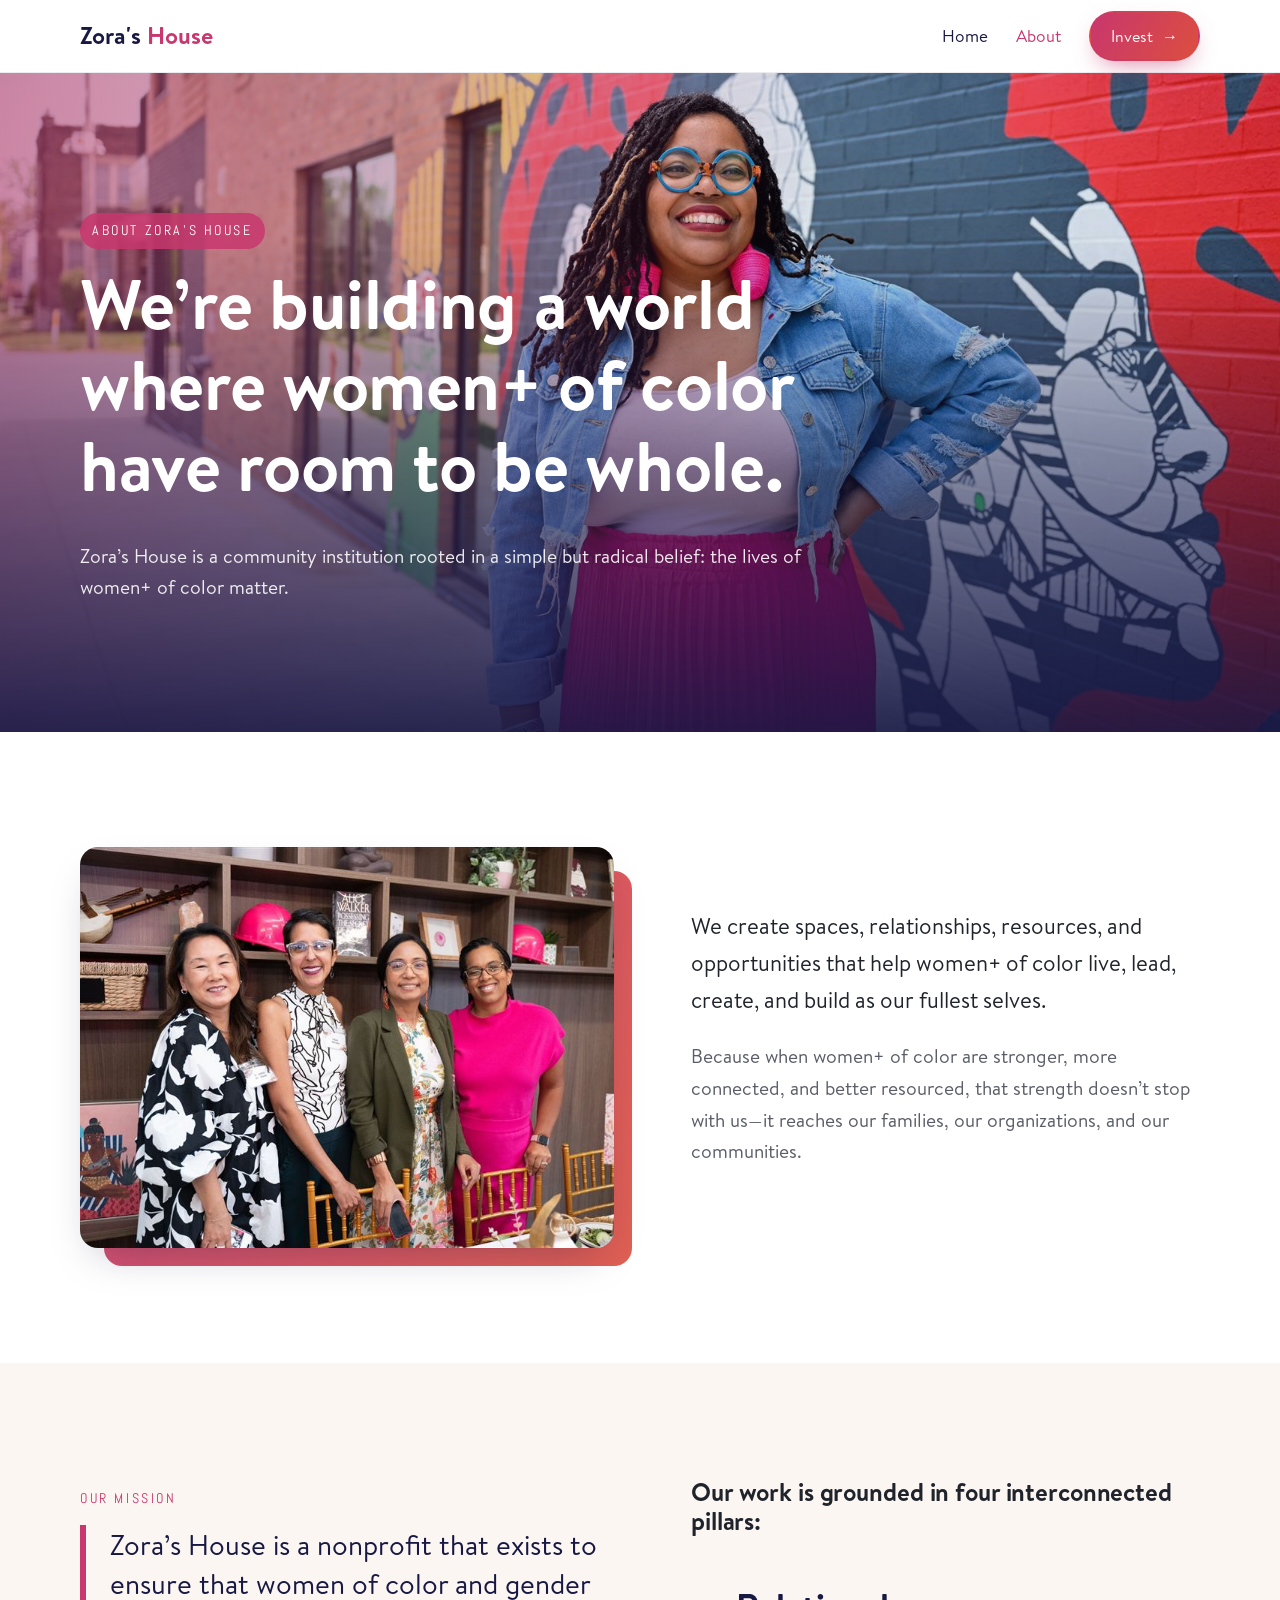
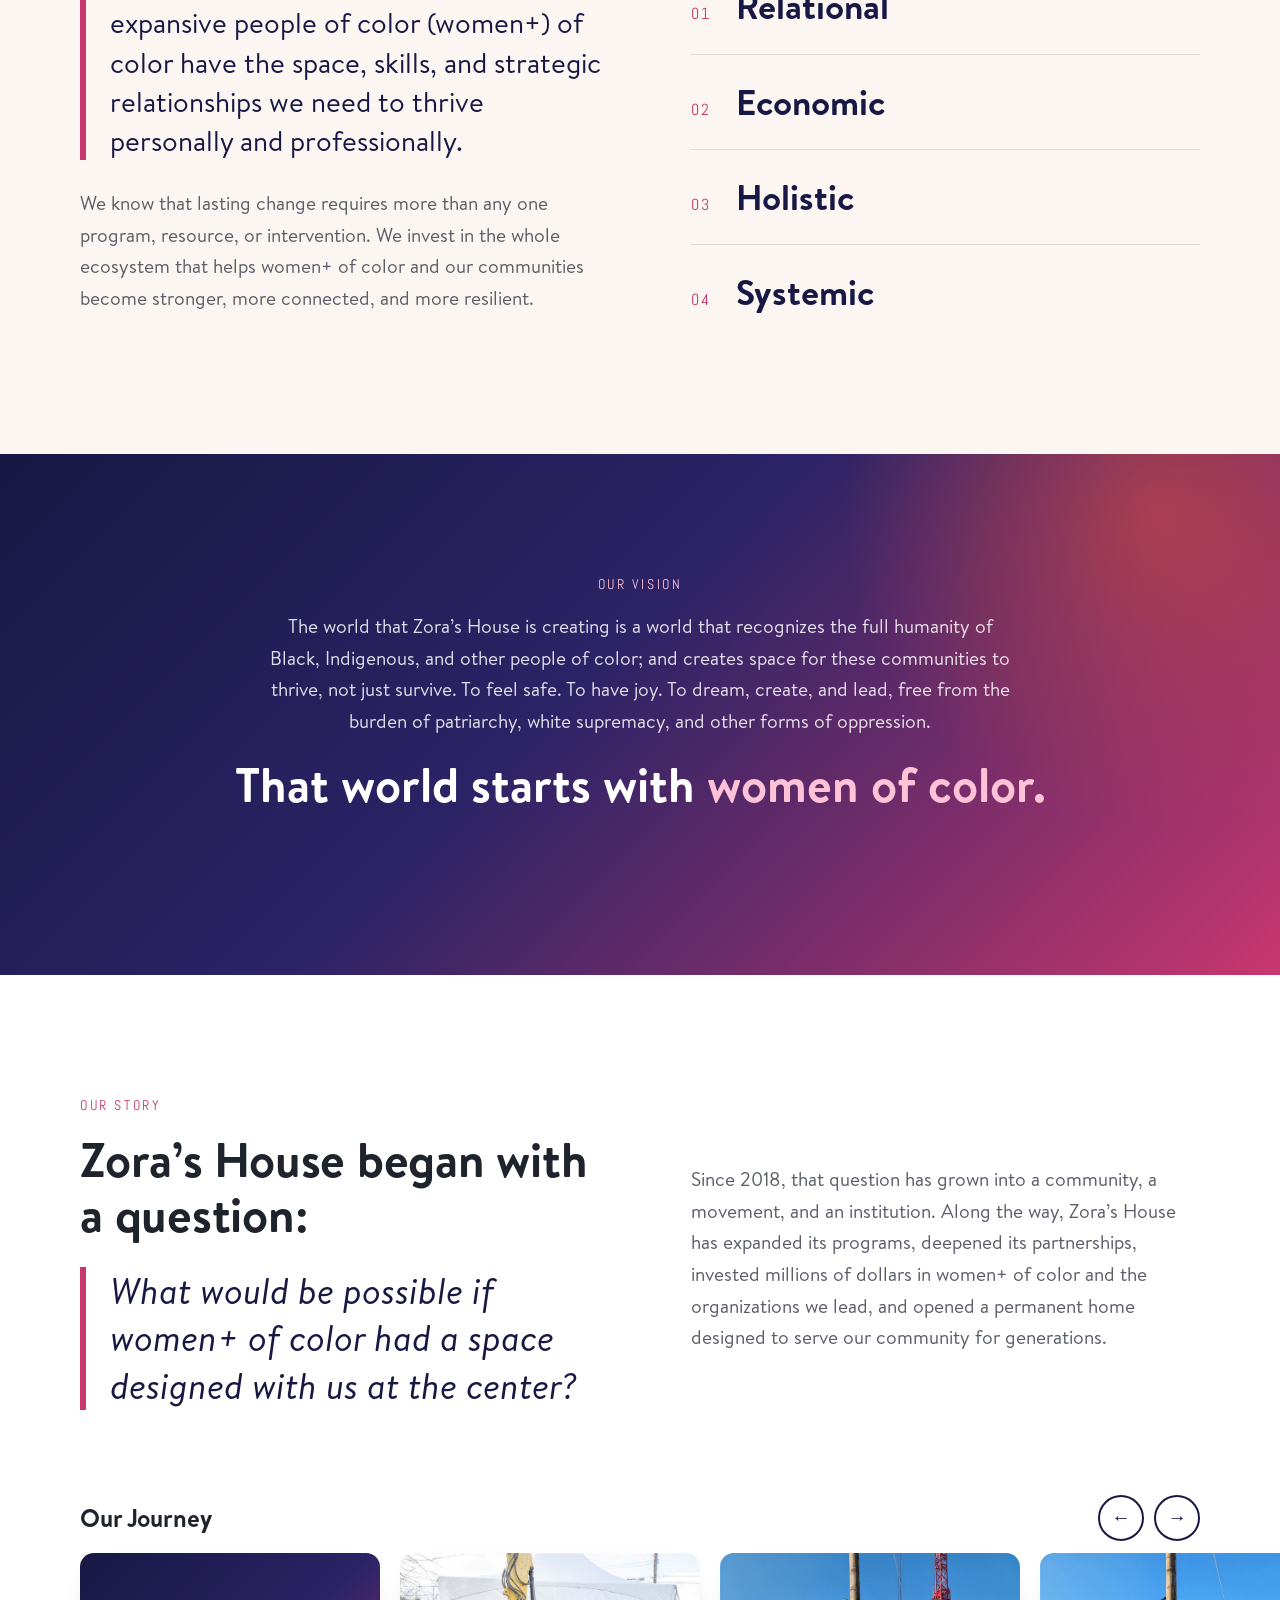
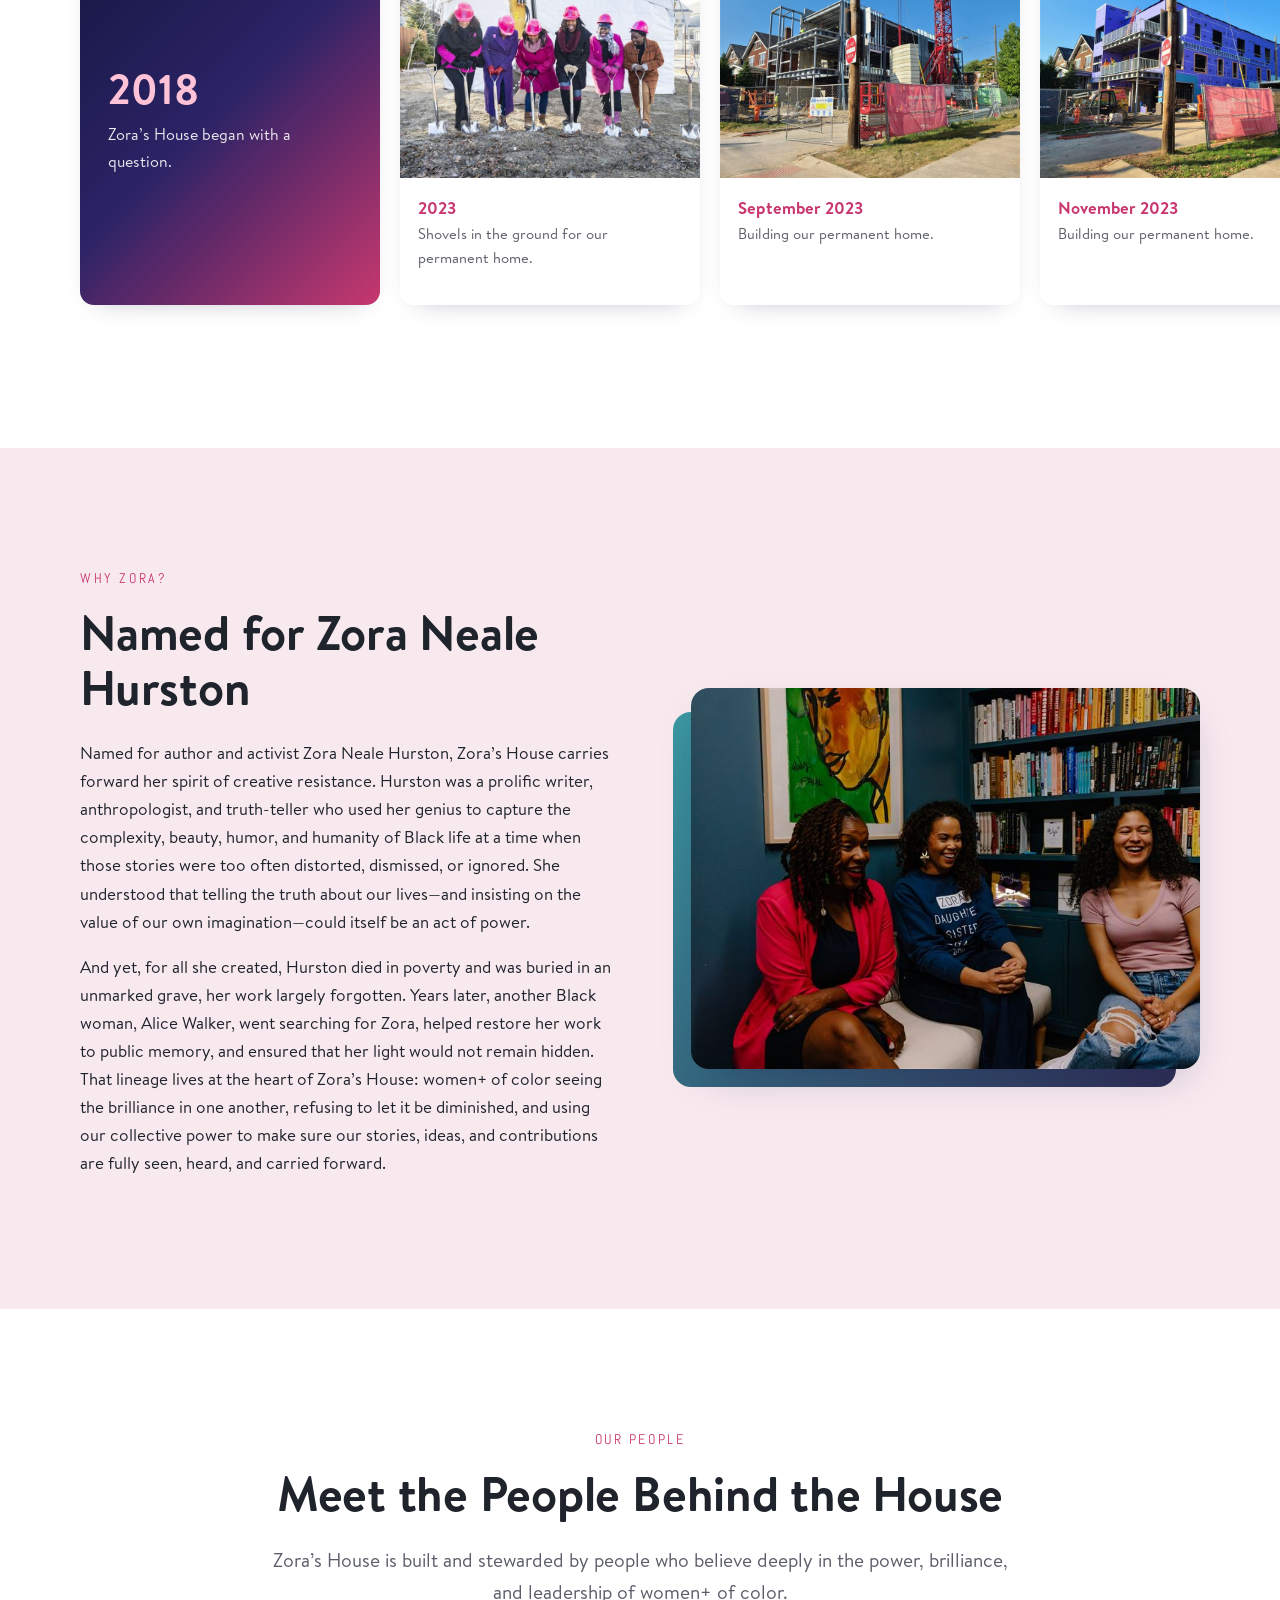
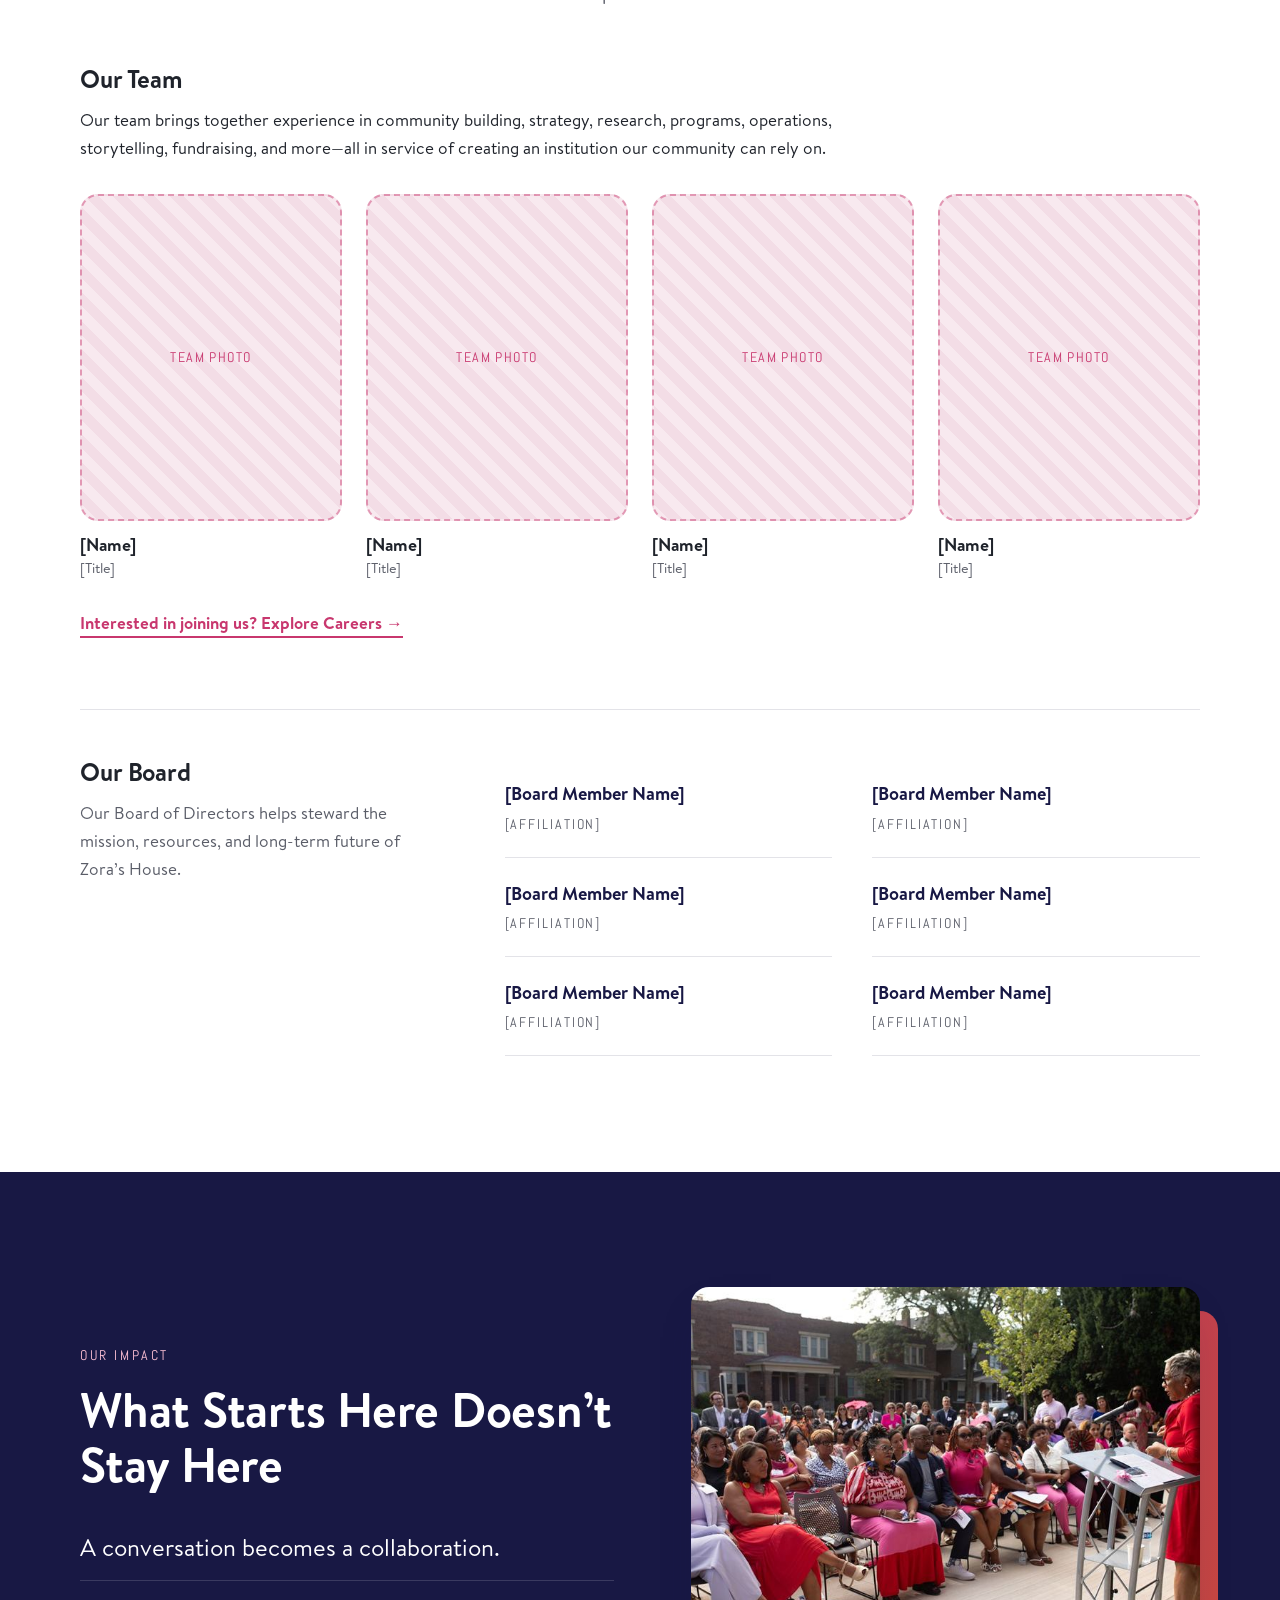
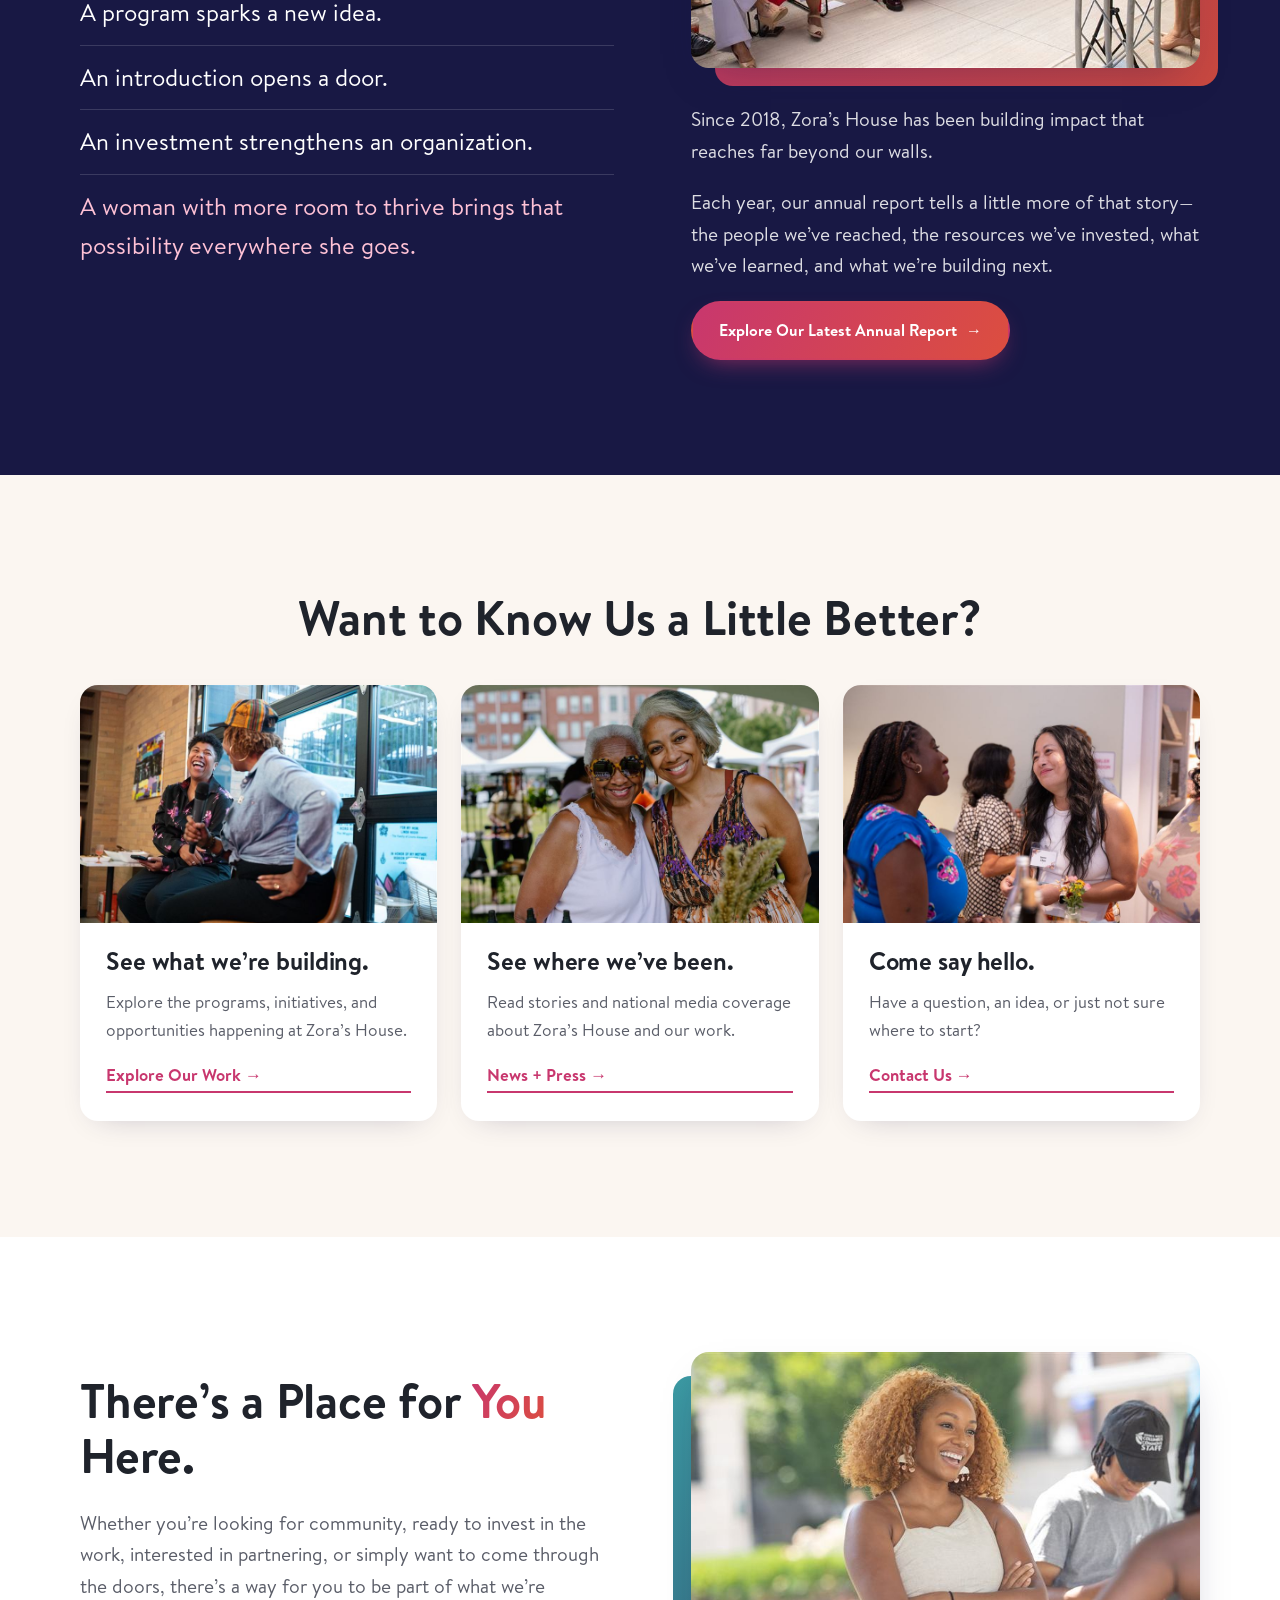
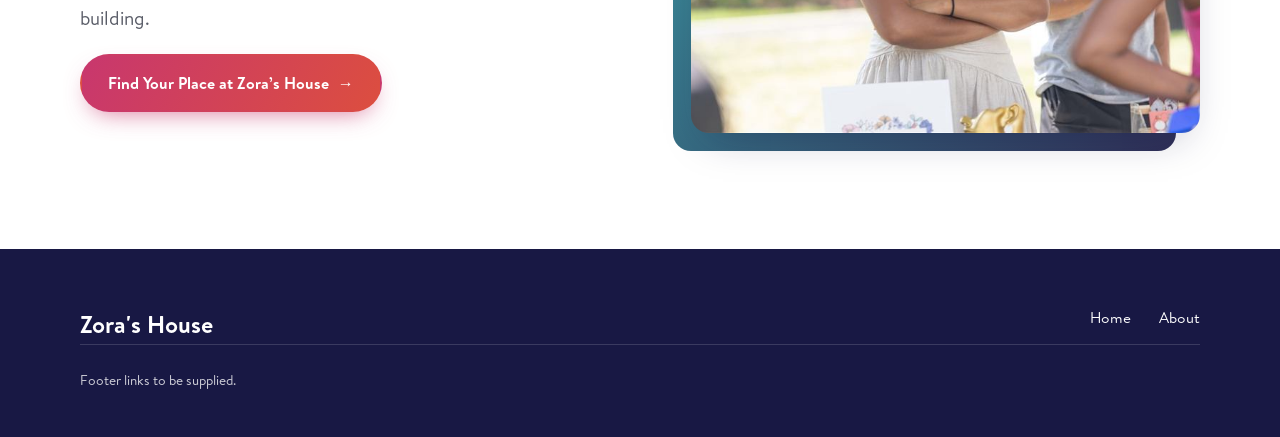
==== commit 96097a46: "redesigine about page" ====
--- a/site/about.html
+++ b/site/about.html
@@ -60,26 +60,32 @@
     </div>
   </section>
 
-  <!-- ============ MISSION & VISION ============ -->
+  <!-- ============ MISSION ============ -->
   <section class="zh-section zh-section--cream">
-    <div class="zh-wrap zh-mv">
-      <article class="zh-card zh-reveal">
+    <div class="zh-wrap zh-split">
+      <div class="zh-reveal">
         <span class="zh-eyebrow">Our Mission</span>
-        <p>Zora’s House is a nonprofit that exists to ensure that women of color and gender expansive people of color (women+) of color have the space, skills, and strategic relationships we need to thrive personally and professionally.</p>
-        <p>Our work is grounded in four interconnected pillars:</p>
-        <div class="zh-pillars">
-          <div class="zh-pillar">Relational</div>
-          <div class="zh-pillar">Economic</div>
-          <div class="zh-pillar">Holistic</div>
-          <div class="zh-pillar">Systemic</div>
-        </div>
-        <p style="margin-top: 24px;">We know that lasting change requires more than any one program, resource, or intervention. We invest in the whole ecosystem that helps women+ of color and our communities become stronger, more connected, and more resilient.</p>
-      </article>
-      <article class="zh-card zh-card--teal zh-reveal" data-delay="1">
-        <span class="zh-eyebrow">Our Vision</span>
-        <p>The world that Zora’s House is creating is a world that recognizes the full humanity of Black, Indigenous, and other people of color; and creates space for these communities to thrive, not just survive. To feel safe. To have joy. To dream, create, and lead, free from the burden of patriarchy, white supremacy, and other forms of oppression.</p>
-        <p class="zh-card__quote">That world starts with women of color.</p>
-      </article>
+        <p class="zh-statement">Zora’s House is a nonprofit that exists to ensure that women of color and gender expansive people of color (women+) of color have the space, skills, and strategic relationships we need to thrive personally and professionally.</p>
+        <p class="zh-lead">We know that lasting change requires more than any one program, resource, or intervention. We invest in the whole ecosystem that helps women+ of color and our communities become stronger, more connected, and more resilient.</p>
+      </div>
+      <div class="zh-reveal" data-delay="1">
+        <h3 class="zh-h3">Our work is grounded in four interconnected pillars:</h3>
+        <ol class="zh-pillars">
+          <li>Relational</li>
+          <li>Economic</li>
+          <li>Holistic</li>
+          <li>Systemic</li>
+        </ol>
+      </div>
+    </div>
+  </section>
+
+  <!-- ============ VISION ============ -->
+  <section class="zh-grad zh-vision">
+    <div class="zh-wrap zh-center zh-reveal">
+      <span class="zh-eyebrow">Our Vision</span>
+      <p class="zh-lead">The world that Zora’s House is creating is a world that recognizes the full humanity of Black, Indigenous, and other people of color; and creates space for these communities to thrive, not just survive. To feel safe. To have joy. To dream, create, and lead, free from the burden of patriarchy, white supremacy, and other forms of oppression.</p>
+      <p class="zh-h2 zh-vision__line">That world starts with <span>women of color.</span></p>
     </div>
   </section>
 
@@ -188,16 +194,20 @@
       </div>
       <p style="margin-top: 28px;"><a class="zh-link" href="#" data-zh-pending="Careers page URL">Interested in joining us? Explore Careers</a></p>
 
-      <h3 class="zh-h3" style="margin-top: 64px;">Our Board</h3>
-      <p style="max-width: 70ch;">Our Board of Directors helps steward the mission, resources, and long-term future of Zora’s House.</p>
-      <ul class="zh-board">
-        <li><strong>[Board Member Name]</strong><span>[Affiliation]</span></li>
-        <li><strong>[Board Member Name]</strong><span>[Affiliation]</span></li>
-        <li><strong>[Board Member Name]</strong><span>[Affiliation]</span></li>
-        <li><strong>[Board Member Name]</strong><span>[Affiliation]</span></li>
-        <li><strong>[Board Member Name]</strong><span>[Affiliation]</span></li>
-        <li><strong>[Board Member Name]</strong><span>[Affiliation]</span></li>
-      </ul>
+      <div class="zh-board-wrap">
+        <div>
+          <h3 class="zh-h3">Our Board</h3>
+          <p>Our Board of Directors helps steward the mission, resources, and long-term future of Zora’s House.</p>
+        </div>
+        <ul class="zh-board">
+          <li><strong>[Board Member Name]</strong><span>[Affiliation]</span></li>
+          <li><strong>[Board Member Name]</strong><span>[Affiliation]</span></li>
+          <li><strong>[Board Member Name]</strong><span>[Affiliation]</span></li>
+          <li><strong>[Board Member Name]</strong><span>[Affiliation]</span></li>
+          <li><strong>[Board Member Name]</strong><span>[Affiliation]</span></li>
+          <li><strong>[Board Member Name]</strong><span>[Affiliation]</span></li>
+        </ul>
+      </div>
     </div>
   </section>
 
--- a/site/assets/css/zora.css
+++ b/site/assets/css/zora.css
@@ -389,34 +389,47 @@
 /* ==========================================================================
    About: pillars, cards, timeline, people
    ========================================================================== */
-.zh-mv { display: grid; grid-template-columns: 1fr 1fr; gap: 24px; }
-.zh-card {
-  background: var(--zh-white);
-  border-radius: var(--zh-radius);
-  padding: clamp(28px, 4vw, 44px);
-  box-shadow: 0 10px 30px -18px rgba(24, 24, 68, .3);
-  position: relative;
-  overflow: hidden;
-}
-.zh-card::before { content: ""; position: absolute; left: 0; top: 0; right: 0; height: 6px; background: var(--zh-grad-warm); }
-.zh-card--teal::before { background: var(--zh-grad-teal); }
-.zh-card__quote { font-family: var(--zh-font-head); font-size: 1.35rem; color: var(--zh-magenta); margin-top: 8px; }
-
-.zh-pillars { display: grid; grid-template-columns: repeat(4, 1fr); gap: 14px; margin-top: 28px; }
-.zh-pillar {
-  border-radius: 14px;
-  padding: 18px 16px;
-  font-family: var(--zh-font-head);
-  font-size: 1.1rem;
-  color: var(--zh-white);
-  text-align: center;
+.zh-statement {
+  font-family: var(--zh-font-head);
+  font-size: clamp(1.3rem, 2.3vw, 1.75rem);
+  line-height: 1.4;
+  color: var(--zh-navy);
+  border-left: 6px solid var(--zh-magenta);
+  padding-left: 24px;
+  margin: 8px 0 28px;
+}
+
+/* numbered pillars, styled like the ripple list */
+.zh-pillars { list-style: none; counter-reset: zh-pillar; margin: 24px 0 0; padding: 0; }
+.zh-pillars li {
+  counter-increment: zh-pillar;
+  display: flex;
+  align-items: baseline;
+  gap: 24px;
+  padding: 18px 0;
+  border-bottom: 1px solid rgba(24, 24, 68, .12);
+  font-family: var(--zh-font-head);
+  font-weight: 700;
+  font-size: clamp(1.5rem, 3vw, 2.2rem);
+  color: var(--zh-navy);
   transition: transform .3s ease;
 }
-.zh-pillar:hover { transform: translateY(-4px) rotate(-1deg); }
-.zh-pillar:nth-child(1) { background: var(--zh-magenta); }
-.zh-pillar:nth-child(2) { background: var(--zh-teal); }
-.zh-pillar:nth-child(3) { background: var(--zh-coral); }
-.zh-pillar:nth-child(4) { background: var(--zh-navy); }
+.zh-pillars li:last-child { border-bottom: 0; }
+.zh-pillars li:hover { transform: translateX(6px); }
+.zh-pillars li::before {
+  content: counter(zh-pillar, decimal-leading-zero);
+  font-family: var(--zh-font-accent);
+  font-weight: 400;
+  font-size: 1rem;
+  letter-spacing: .14em;
+  color: var(--zh-magenta);
+}
+
+/* vision band (reuses the .zh-grad impact-banner background) */
+.zh-vision { padding: var(--zh-section) 0; }
+.zh-vision .zh-wrap { position: relative; max-width: 900px; }
+.zh-vision__line { font-family: var(--zh-font-head); font-weight: 700; line-height: 1.15; margin: 32px 0 0; }
+.zh-vision__line span { color: #ffc2d6; }
 
 .zh-question {
   font-family: var(--zh-font-head);
@@ -479,10 +492,14 @@
 .zh-person .zh-ph { aspect-ratio: 4 / 5; margin-bottom: 14px; }
 .zh-person h4 { font-size: 1.1rem; margin-bottom: 2px; }
 .zh-person p { font-size: .9rem; color: var(--zh-muted); margin: 0; }
-.zh-board { list-style: none; padding: 0; margin: 28px 0 0; display: grid; grid-template-columns: repeat(3, 1fr); gap: 14px; }
-.zh-board li { background: var(--zh-white); border-radius: 12px; padding: 18px 20px; border-left: 4px solid var(--zh-teal); }
-.zh-board strong { display: block; font-family: var(--zh-font-head); font-weight: 700; }
-.zh-board span { font-size: .9rem; color: var(--zh-muted); }
+.zh-board-wrap { display: grid; grid-template-columns: 1fr 2fr; gap: clamp(32px, 6vw, 80px); margin-top: 72px; padding-top: 48px; border-top: 1px solid rgba(24, 24, 68, .12); }
+.zh-board-wrap p { color: var(--zh-muted); }
+.zh-board { list-style: none; padding: 0; margin: 0; display: grid; grid-template-columns: repeat(2, 1fr); gap: 0 40px; }
+.zh-board li { position: relative; padding: 20px 0; border-bottom: 1px solid rgba(24, 24, 68, .12); }
+.zh-board li::before { content: ""; position: absolute; left: 0; bottom: -1px; width: 0; height: 2px; background: var(--zh-grad-warm); transition: width .4s ease; }
+.zh-board li:hover::before { width: 100%; }
+.zh-board strong { display: block; font-family: var(--zh-font-head); font-weight: 700; font-size: 1.15rem; color: var(--zh-navy); }
+.zh-board span { font-family: var(--zh-font-accent); font-size: .85rem; letter-spacing: .14em; text-transform: uppercase; color: var(--zh-muted); }
 
 /* ripple lines ("What Starts Here…") */
 .zh-ripple { list-style: none; margin: 0 0 28px; padding: 0; }
@@ -522,13 +539,12 @@
   .zh-stats { grid-template-columns: repeat(2, 1fr); row-gap: 40px; }
   .zh-stat:nth-child(3) { border-left: 0; }
   .zh-people { grid-template-columns: repeat(2, 1fr); }
-  .zh-board { grid-template-columns: repeat(2, 1fr); }
-  .zh-pillars { grid-template-columns: repeat(2, 1fr); }
+  .zh-board-wrap { grid-template-columns: 1fr; }
 }
 
 @media (max-width: 860px) {
   .zh { font-size: 16px; }
-  .zh-split, .zh-paths, .zh-news, .zh-mv { grid-template-columns: 1fr; }
+  .zh-split, .zh-paths, .zh-news { grid-template-columns: 1fr; }
   .zh-split--rev .zh-split__media { order: 0; }
   .zh-split__media::before { inset: 16px -10px -10px 16px; }
   .zh-split--rev .zh-split__media::before { inset: 16px 16px -10px -10px; }
@@ -548,7 +564,7 @@
 @media (max-width: 560px) {
   .zh-stats { grid-template-columns: 1fr 1fr; gap: 28px 12px; }
   .zh-stat { border-left: 0; }
-  .zh-people, .zh-board { grid-template-columns: 1fr 1fr; gap: 16px; }
+  .zh-people { grid-template-columns: 1fr 1fr; gap: 16px; }
   .zh-board { grid-template-columns: 1fr; }
   .zh-press__inner { flex-direction: column; align-items: flex-start; gap: 12px; }
   .zh-press__label { padding-left: var(--zh-gutter); }
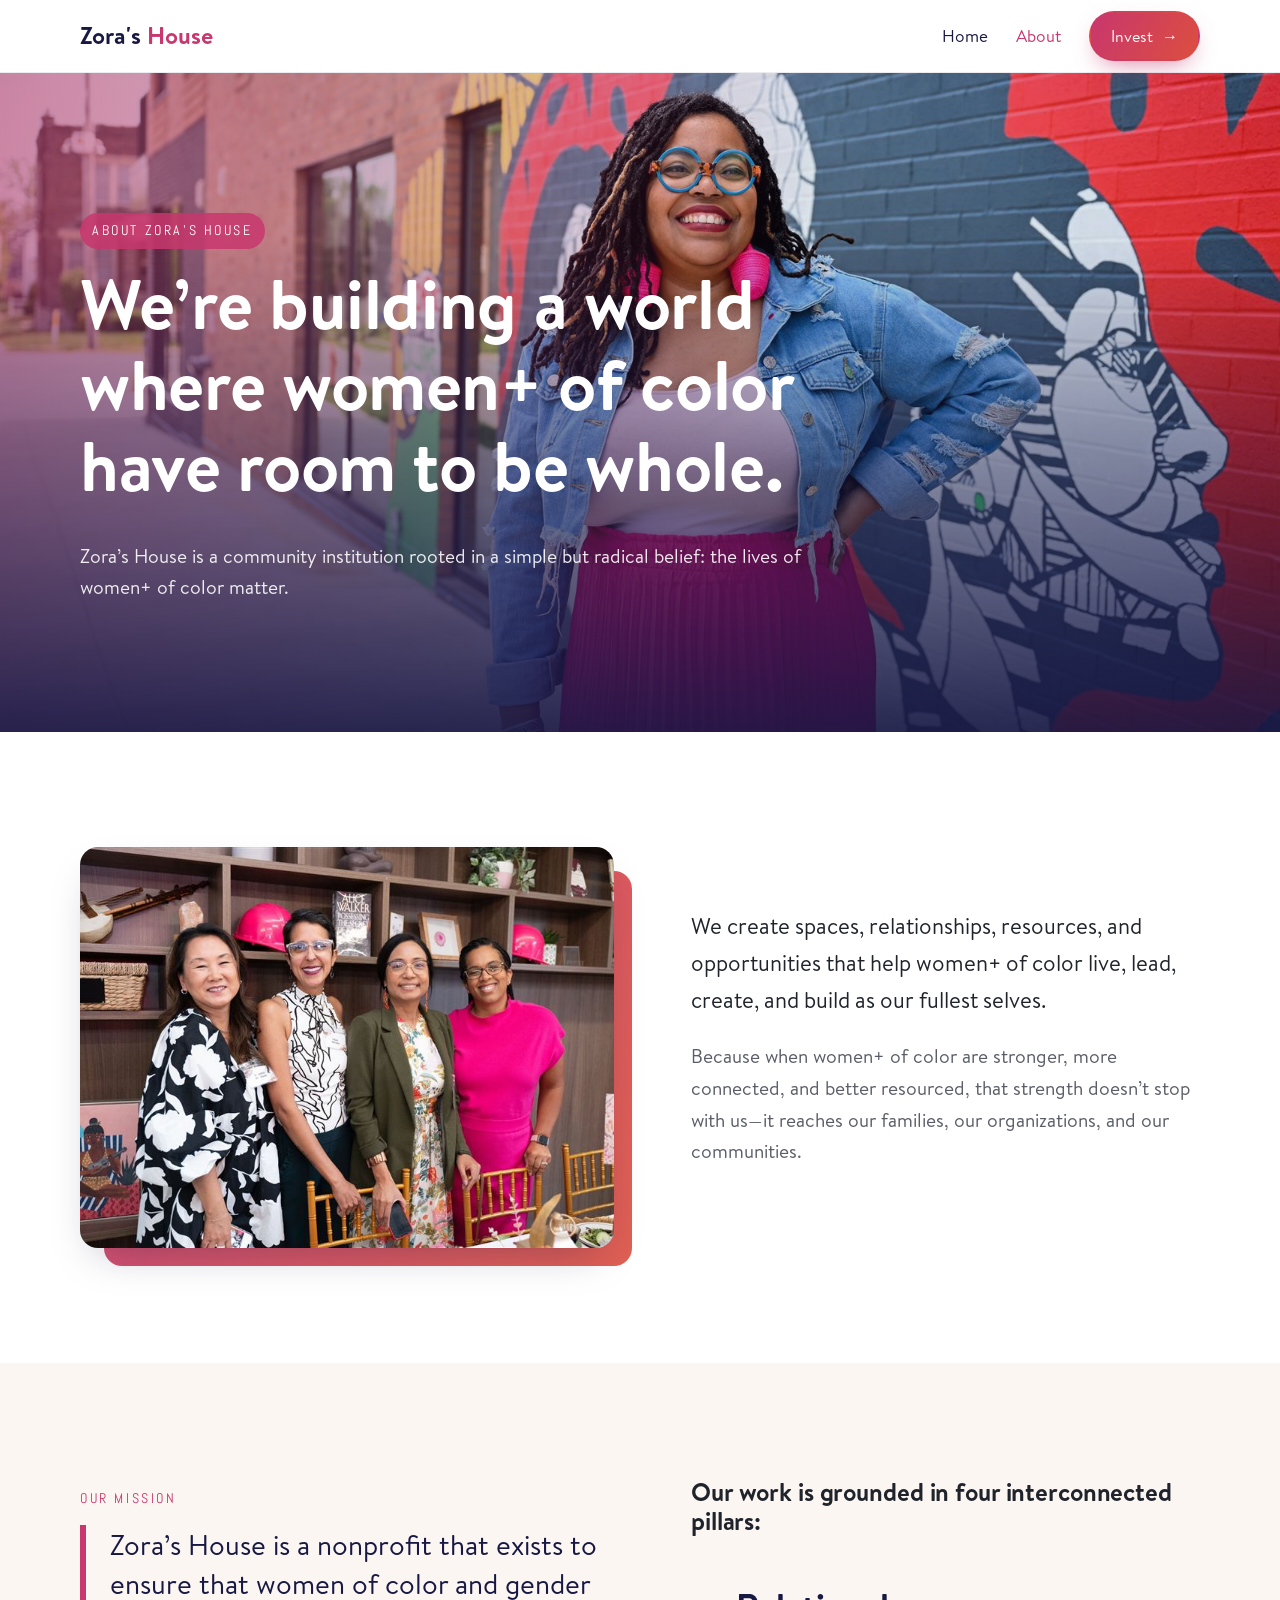
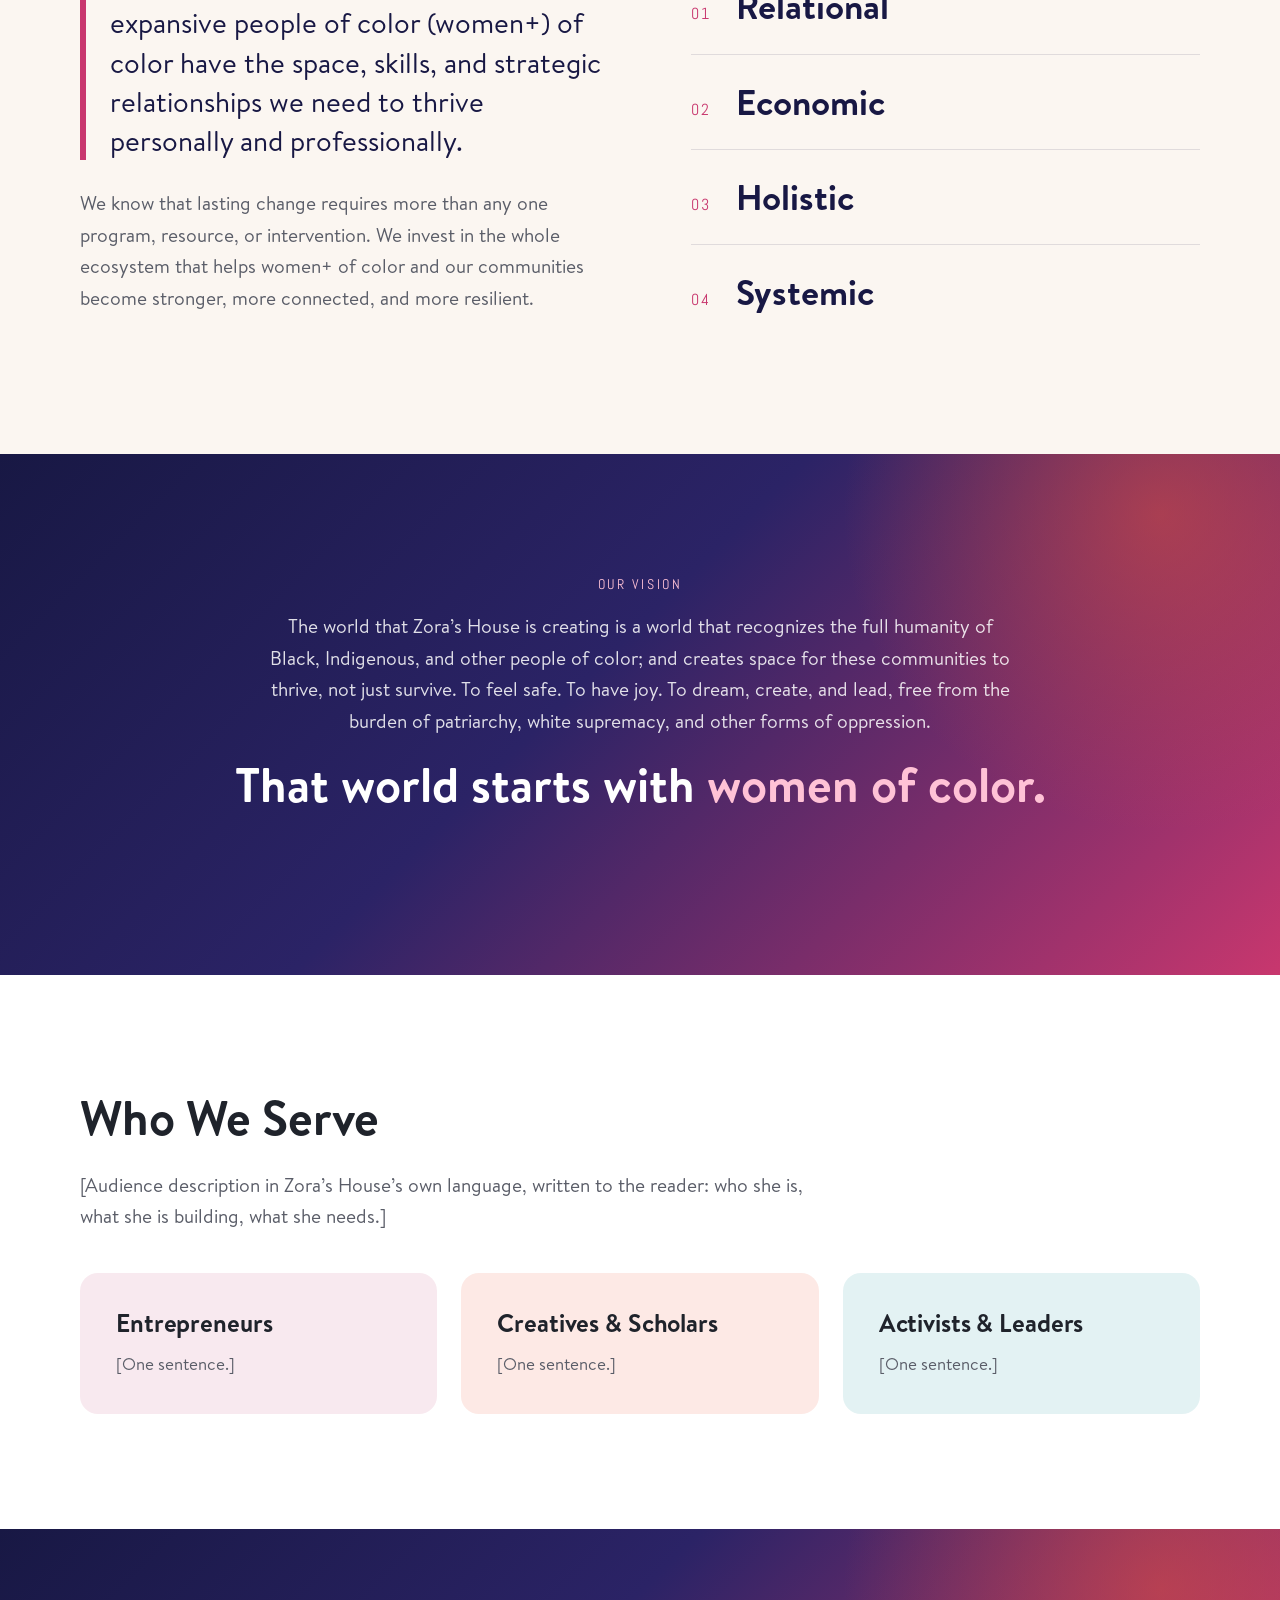
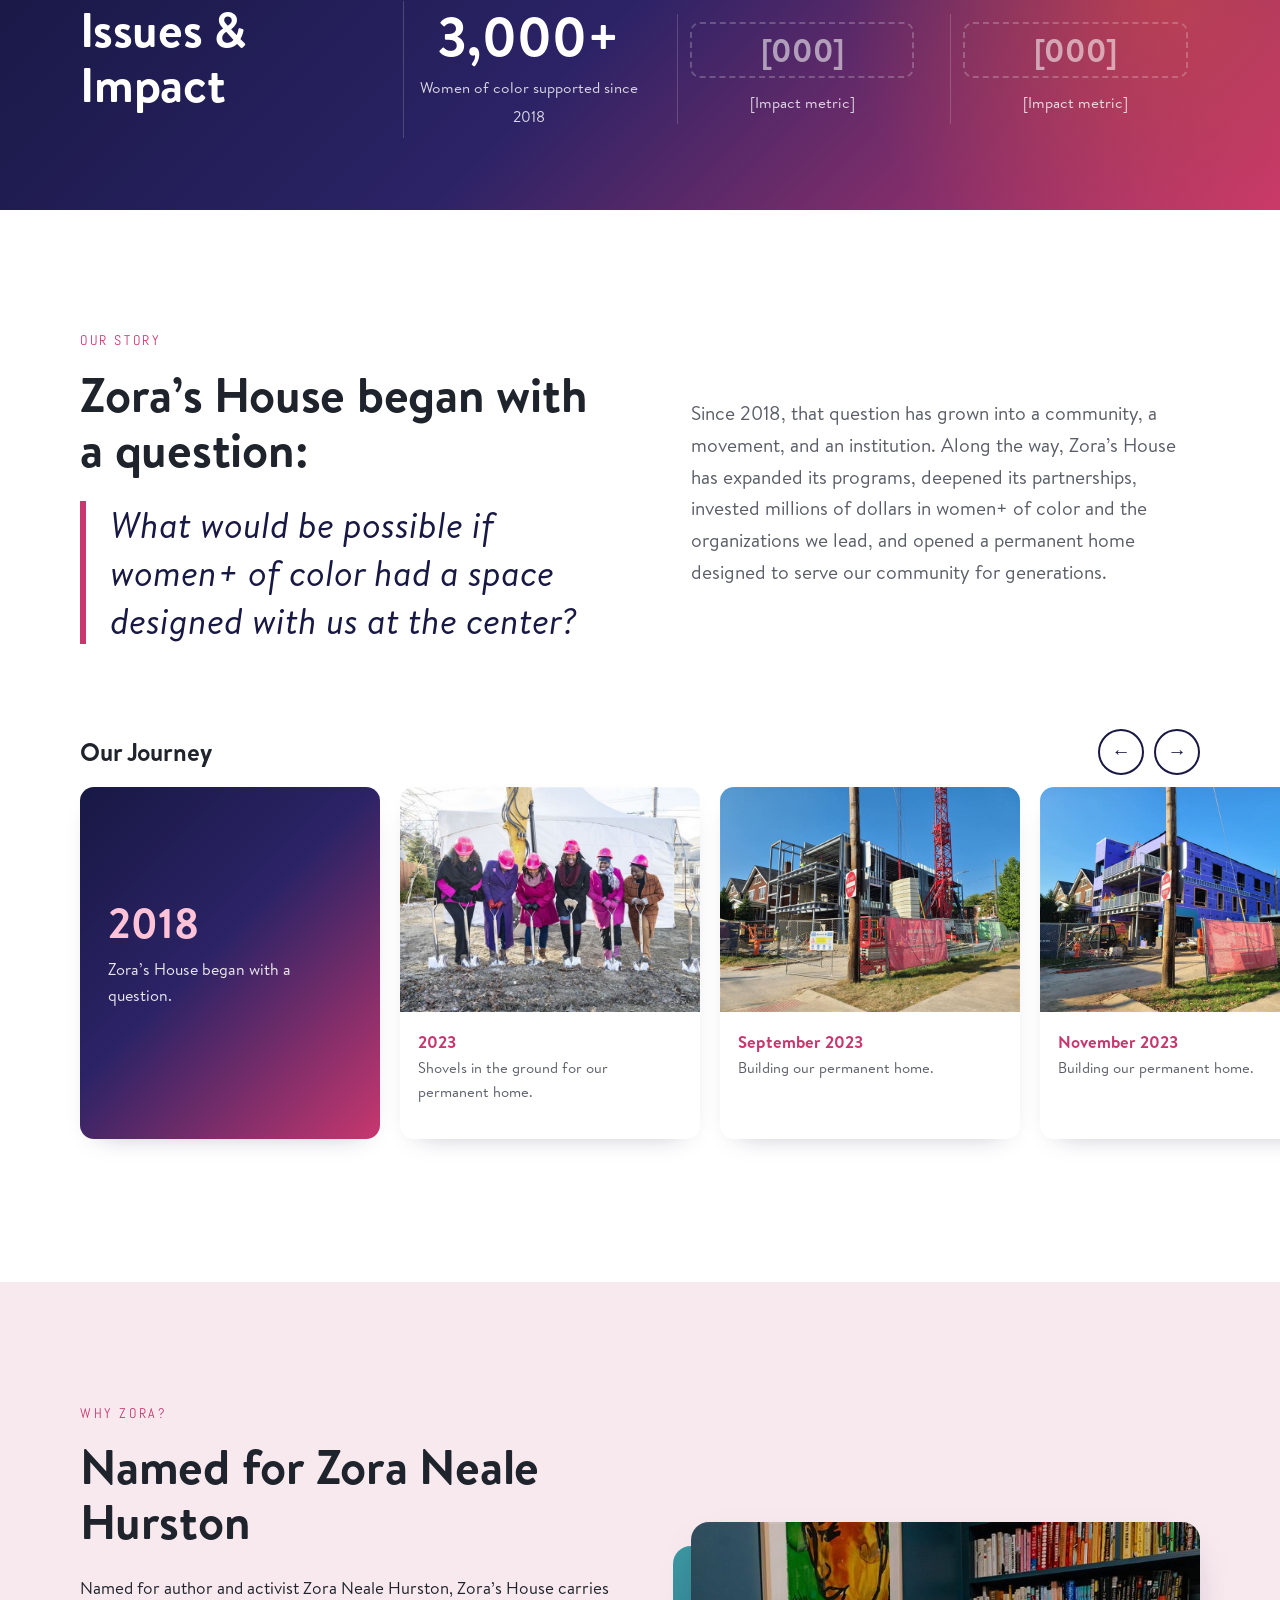
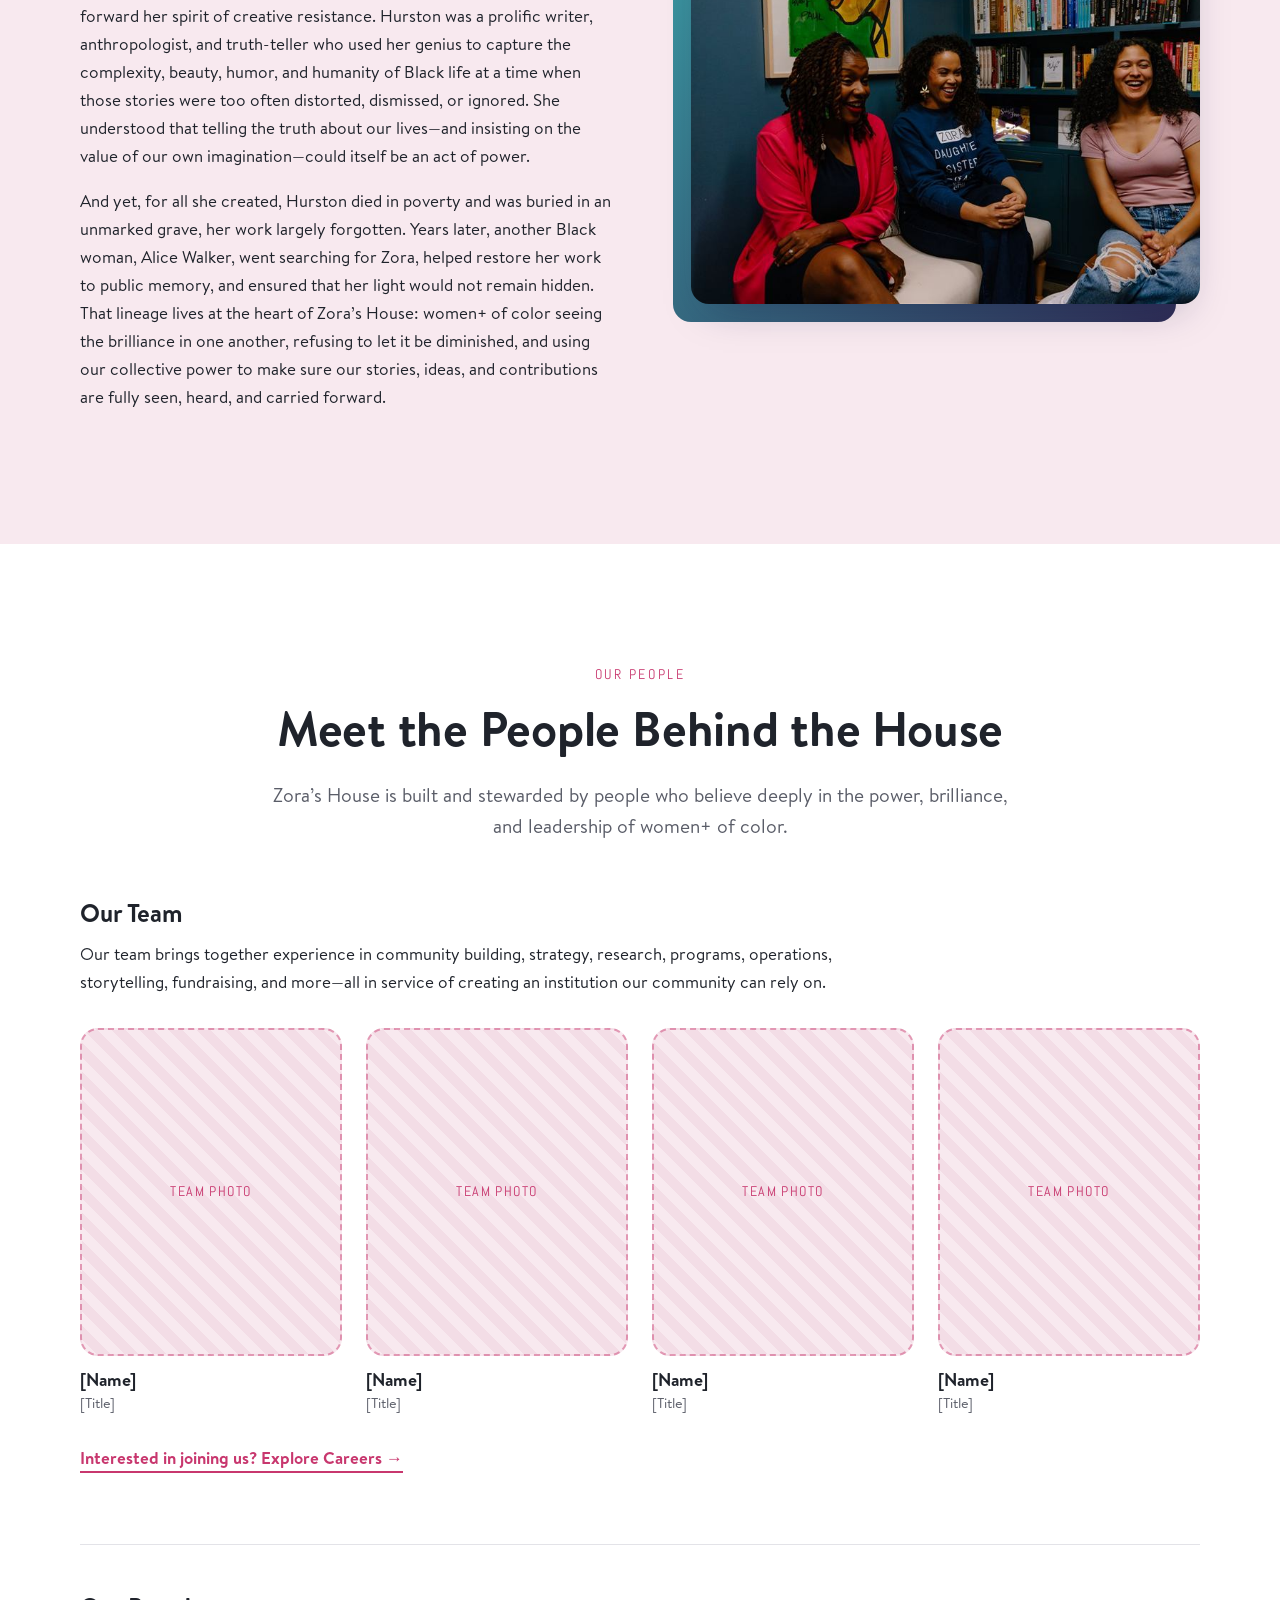
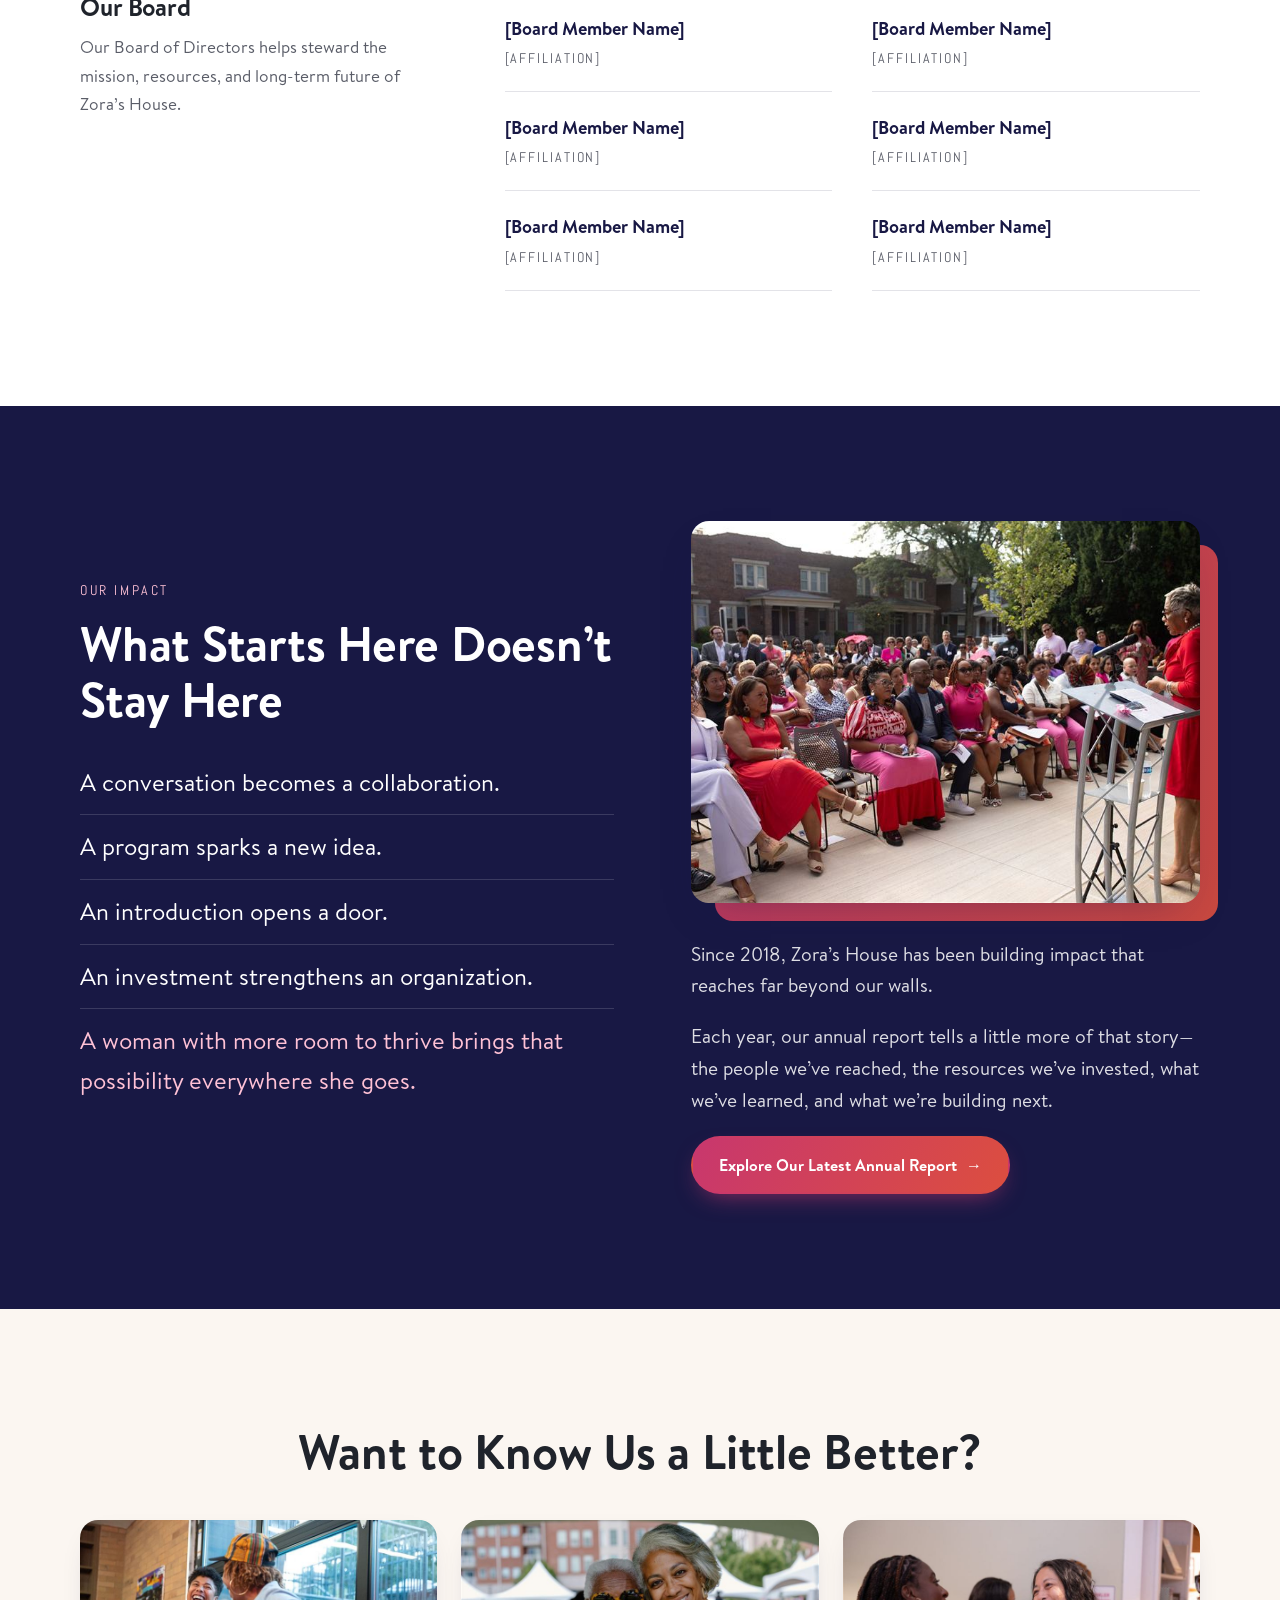
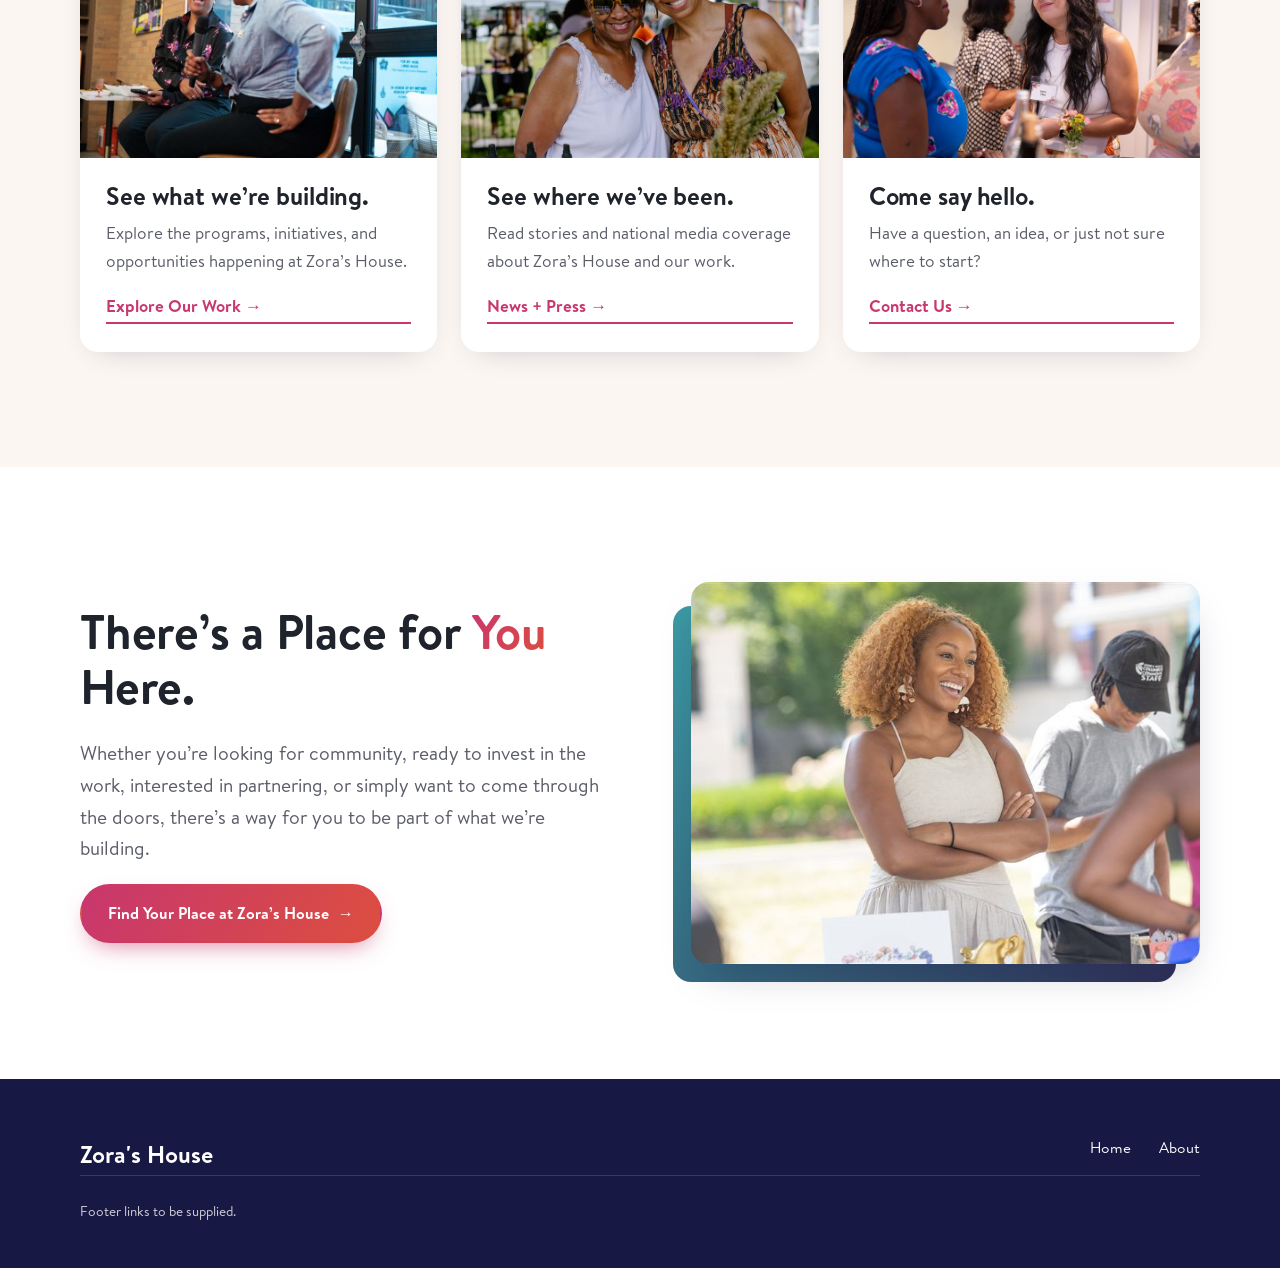
==== commit d45d3ae2: "add componet in home and about page" ====
--- a/site/about.html
+++ b/site/about.html
@@ -89,6 +89,54 @@
     </div>
   </section>
 
+  <!-- ============ WHO WE SERVE ============
+       Audience copy was not supplied; replace the bracketed text in Zora's House's own language. -->
+  <section class="zh-section">
+    <div class="zh-wrap">
+      <div class="zh-reveal">
+        <h2 class="zh-h2">Who We Serve</h2>
+        <p class="zh-lead">[Audience description in Zora’s House’s own language, written to the reader: who she is, what she is building, what she needs.]</p>
+      </div>
+      <div class="zh-cards3">
+        <article class="zh-aud zh-reveal">
+          <h3 class="zh-h3">Entrepreneurs</h3>
+          <p>[One sentence.]</p>
+        </article>
+        <article class="zh-aud zh-reveal" data-delay="1">
+          <h3 class="zh-h3">Creatives &amp; Scholars</h3>
+          <p>[One sentence.]</p>
+        </article>
+        <article class="zh-aud zh-reveal" data-delay="2">
+          <h3 class="zh-h3">Activists &amp; Leaders</h3>
+          <p>[One sentence.]</p>
+        </article>
+      </div>
+    </div>
+  </section>
+
+  <!-- ============ ISSUES & IMPACT ============
+       Replace each pending stat like this:
+       <span class="zh-stat__num">5,000+</span> and remove the zh-stat--pending class. -->
+  <section class="zh-grad" aria-labelledby="zh-issues-title">
+    <div class="zh-wrap">
+      <div class="zh-stats zh-stats--titled">
+        <h2 class="zh-h2 zh-stats__title zh-reveal" id="zh-issues-title">Issues &amp; Impact</h2>
+        <div class="zh-stat zh-reveal" data-delay="1">
+          <span class="zh-stat__num">3,000+</span>
+          <span class="zh-stat__label">Women of color supported since 2018</span>
+        </div>
+        <div class="zh-stat zh-stat--pending zh-reveal" data-delay="2">
+          <span class="zh-stat__num">[000]</span>
+          <span class="zh-stat__label">[Impact metric]</span>
+        </div>
+        <div class="zh-stat zh-stat--pending zh-reveal" data-delay="3">
+          <span class="zh-stat__num">[000]</span>
+          <span class="zh-stat__label">[Impact metric]</span>
+        </div>
+      </div>
+    </div>
+  </section>
+
   <!-- ============ OUR STORY + JOURNEY TIMELINE ============
        Dates on the construction cards come from the photo files. Add or edit milestone
        text in each .zh-tl__text; copy a .zh-tl block to add another milestone. -->
--- a/site/assets/css/zora.css
+++ b/site/assets/css/zora.css
@@ -524,6 +524,82 @@
 .zh-cta .zh-lead { margin: 0 auto 32px; }
 
 /* ==========================================================================
+   Sections added from the D1/D2 mockups
+   ========================================================================== */
+/* section heading with a link on the right */
+.zh-sechead { display: flex; flex-wrap: wrap; align-items: baseline; justify-content: space-between; gap: 8px 24px; margin-bottom: 40px; }
+.zh-sechead .zh-h2 { margin: 0; }
+
+/* What We Offer: four linked photo cards */
+.zh-cards4 { display: grid; grid-template-columns: repeat(4, 1fr); gap: 24px; }
+a.zh-pcard { text-decoration: none; color: inherit; }
+.zh-pcard__body .zh-h3 { margin-bottom: .35em; }
+
+/* Who We Are: video placeholder with play button */
+.zh-video { position: relative; border-radius: var(--zh-radius); overflow: hidden; box-shadow: var(--zh-shadow); isolation: isolate; }
+.zh-video img { width: 100%; aspect-ratio: 4 / 3; object-fit: cover; object-position: center 30%; }
+.zh-video::after { content: ""; position: absolute; inset: 0; background: linear-gradient(0deg, rgba(24, 24, 68, .75) 0%, rgba(24, 24, 68, .1) 55%); pointer-events: none; }
+.zh-video .zh-video__play {
+  position: absolute;
+  left: 50%;
+  top: 50%;
+  z-index: 2;
+  width: 84px;
+  height: 84px;
+  margin: -42px 0 0 -42px;
+  border: 0;
+  border-radius: 50%;
+  background: var(--zh-grad-warm);
+  box-shadow: 0 0 0 10px rgba(255, 255, 255, .25);
+  cursor: pointer;
+  transition: transform .3s ease;
+}
+.zh-video__play::before { content: ""; position: absolute; left: 34px; top: 27px; border-style: solid; border-width: 15px 0 15px 24px; border-color: transparent transparent transparent var(--zh-white); }
+.zh-video__play:hover { transform: scale(1.08); }
+.zh-video__play:focus-visible { outline: 3px solid var(--zh-teal); outline-offset: 4px; }
+.zh-video__caption { position: absolute; left: 20px; right: 20px; bottom: 16px; z-index: 2; color: var(--zh-white); font-family: var(--zh-font-accent); font-size: .85rem; letter-spacing: .1em; text-transform: uppercase; }
+
+/* Ways to Partner: icon cards */
+.zh-icard { background: var(--zh-white); border-radius: var(--zh-radius); padding: clamp(26px, 3vw, 36px); box-shadow: 0 10px 30px -18px rgba(24, 24, 68, .3); display: flex; flex-direction: column; align-items: flex-start; transition: transform .3s ease, box-shadow .3s ease; }
+.zh-icard:hover { transform: translateY(-6px); box-shadow: var(--zh-shadow); }
+.zh-icard p { color: var(--zh-muted); flex: 1; }
+.zh-icard__icon { width: 52px; height: 52px; border-radius: 16px; margin-bottom: 22px; background: var(--zh-grad-cool); }
+.zh-icard:nth-child(2) .zh-icard__icon { background: var(--zh-grad-warm); border-radius: 50% 16px 50% 16px; }
+.zh-icard:nth-child(3) .zh-icard__icon { background: var(--zh-grad-teal); border-radius: 50%; }
+
+/* News & Events: featured story + event list */
+.zh-ne { display: grid; grid-template-columns: 1.4fr 1fr; gap: 24px; align-items: start; }
+.zh-ne .zh-pcard img { aspect-ratio: 16 / 9; }
+.zh-ne .zh-eyebrow { margin-bottom: 6px; }
+.zh-ne .zh-pcard .zh-link { align-self: flex-start; }
+.zh-events { display: flex; flex-direction: column; gap: 16px; }
+.zh-event { display: flex; gap: 20px; align-items: flex-start; padding: 22px; border-radius: var(--zh-radius); border: 1px solid rgba(24, 24, 68, .1); background: var(--zh-white); transition: box-shadow .3s ease; }
+.zh-event:hover { box-shadow: 0 10px 30px -18px rgba(24, 24, 68, .3); }
+.zh-event__date { flex: 0 0 76px; height: 76px; border-radius: 14px; background: var(--zh-grad-cool); color: var(--zh-white); display: flex; flex-direction: column; align-items: center; justify-content: center; line-height: 1.1; }
+.zh-event:nth-child(2) .zh-event__date { background: var(--zh-grad-warm); }
+.zh-event__date small { font-family: var(--zh-font-accent); font-size: .75rem; letter-spacing: .14em; text-transform: uppercase; }
+.zh-event__date strong { font-family: var(--zh-font-head); font-size: 1.5rem; }
+.zh-event__title { font-size: 1.15rem; margin-bottom: .2em; }
+.zh-event__meta { font-size: .92rem; color: var(--zh-muted); margin-bottom: 10px; }
+
+/* closing call-to-action band */
+.zh-ctaband { border-radius: calc(var(--zh-radius) * 1.4); padding: clamp(36px, 5vw, 64px); display: flex; flex-wrap: wrap; align-items: center; justify-content: space-between; gap: 28px; box-shadow: var(--zh-shadow); }
+.zh-ctaband > * { position: relative; }
+.zh-ctaband .zh-h2 { margin-bottom: .25em; }
+.zh-ctaband p { color: rgba(255, 255, 255, .86); margin: 0; }
+.zh-ctaband__actions { display: flex; flex-wrap: wrap; gap: 14px; }
+
+/* Who We Serve: tinted audience cards */
+.zh-aud { border-radius: var(--zh-radius); padding: clamp(26px, 3vw, 36px); background: var(--zh-blush); }
+.zh-aud:nth-child(2) { background: #fde9e5; }
+.zh-aud:nth-child(3) { background: #e3f2f3; }
+.zh-aud p { color: var(--zh-muted); margin: 0; }
+
+/* Issues & Impact: stats banner with a title column */
+.zh-stats--titled { grid-template-columns: 1.2fr repeat(3, 1fr); align-items: center; }
+.zh-stats__title { margin: 0; }
+
+/* ==========================================================================
    Scroll reveal (enabled by JS; content is visible without it)
    ========================================================================== */
 .zh.zh-js .zh-reveal { opacity: 0; transform: translateY(28px); transition: opacity .8s ease, transform .8s ease; }
@@ -540,6 +616,11 @@
   .zh-stat:nth-child(3) { border-left: 0; }
   .zh-people { grid-template-columns: repeat(2, 1fr); }
   .zh-board-wrap { grid-template-columns: 1fr; }
+  .zh-cards4 { grid-template-columns: repeat(2, 1fr); }
+  .zh-stats--titled { grid-template-columns: repeat(3, 1fr); }
+  .zh-stats--titled .zh-stats__title { grid-column: 1 / -1; text-align: center; }
+  .zh-stats--titled .zh-stat:nth-child(2) { border-left: 0; }
+  .zh-stats--titled .zh-stat:nth-child(3) { border-left: 1px solid rgba(255, 255, 255, .18); }
 }
 
 @media (max-width: 860px) {
@@ -553,6 +634,7 @@
   .zh-tab:hover { transform: none; }
   .zh-panel { min-height: 420px; }
   .zh-cards3 { grid-template-columns: 1fr; }
+  .zh-ne { grid-template-columns: 1fr; }
   .zh-news__media img { min-height: 240px; max-height: 320px; }
 
   .zh-nav-toggle { display: block; }
@@ -566,6 +648,8 @@
   .zh-stat { border-left: 0; }
   .zh-people { grid-template-columns: 1fr 1fr; gap: 16px; }
   .zh-board { grid-template-columns: 1fr; }
+  .zh-cards4, .zh-stats--titled { grid-template-columns: 1fr; }
+  .zh-ctaband__actions .zh-btn { width: 100%; justify-content: center; }
   .zh-press__inner { flex-direction: column; align-items: flex-start; gap: 12px; }
   .zh-press__label { padding-left: var(--zh-gutter); }
   .zh-marquee { width: 100%; }
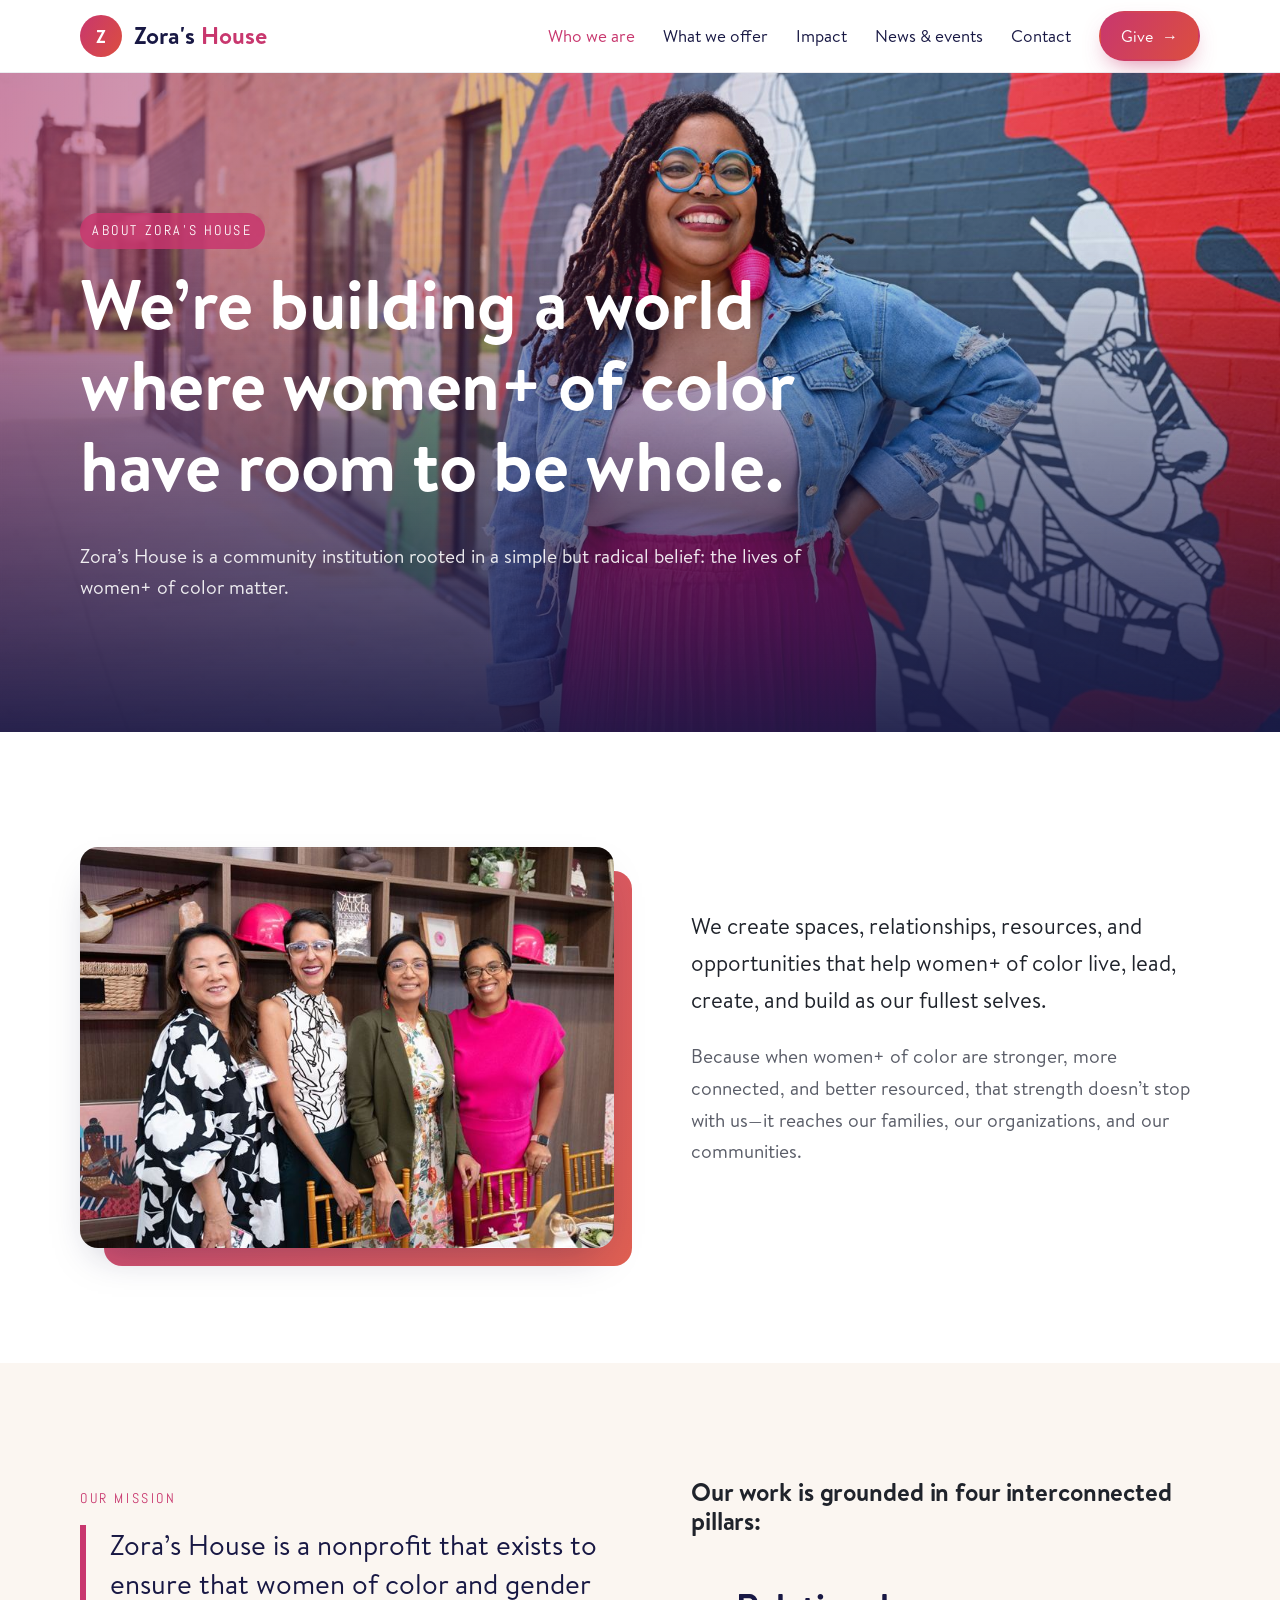
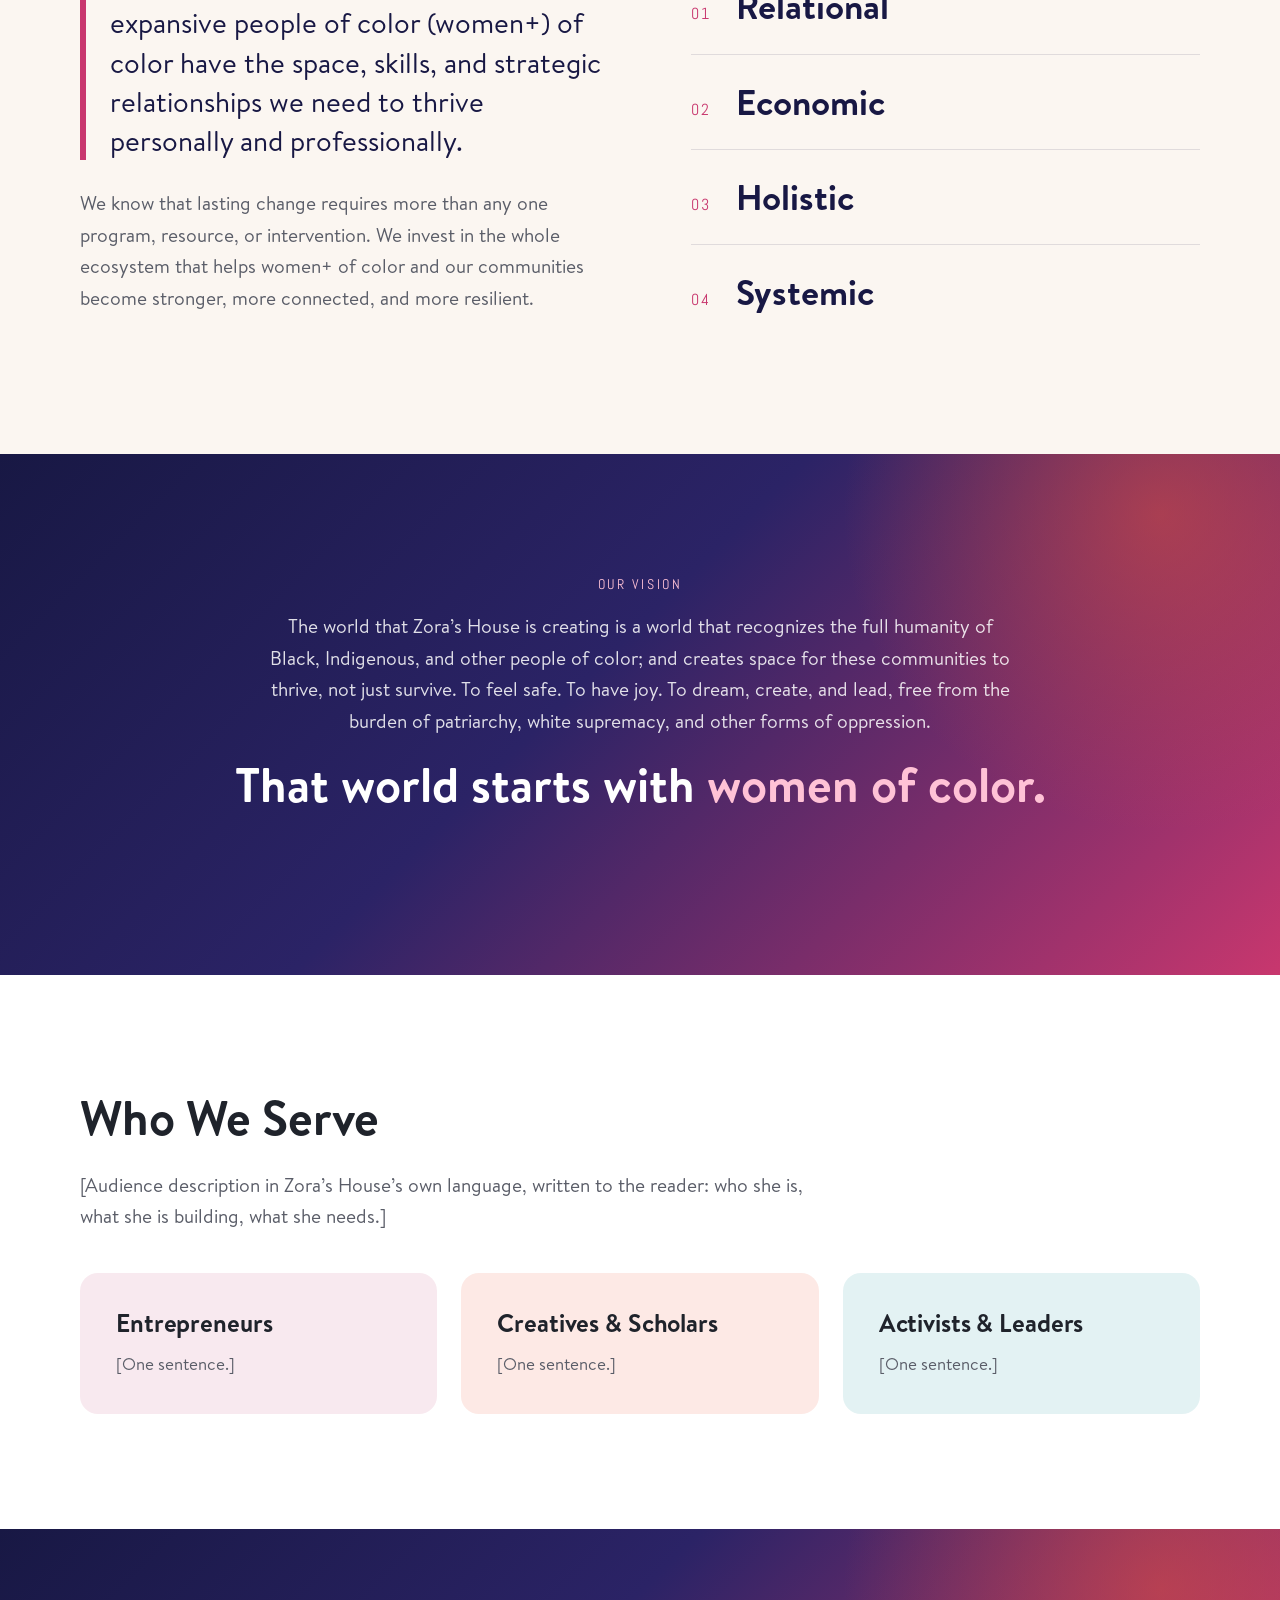
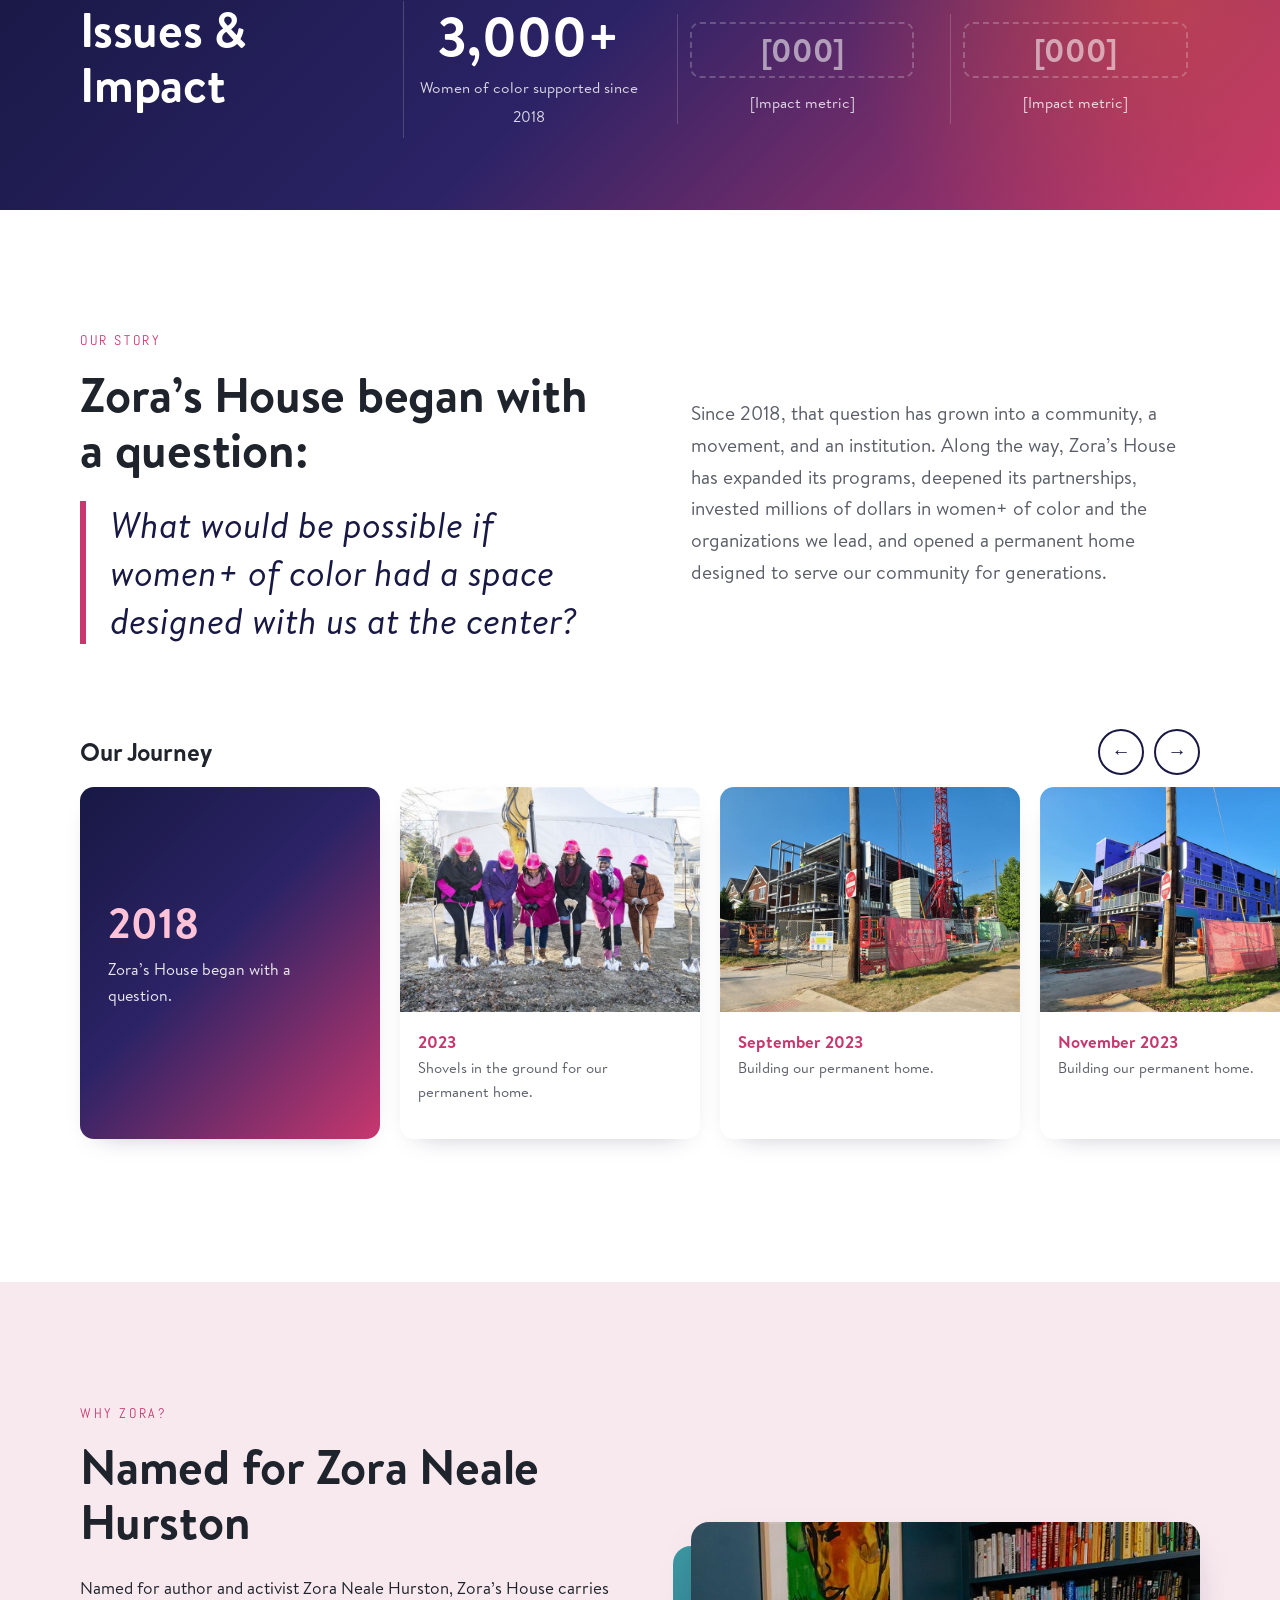
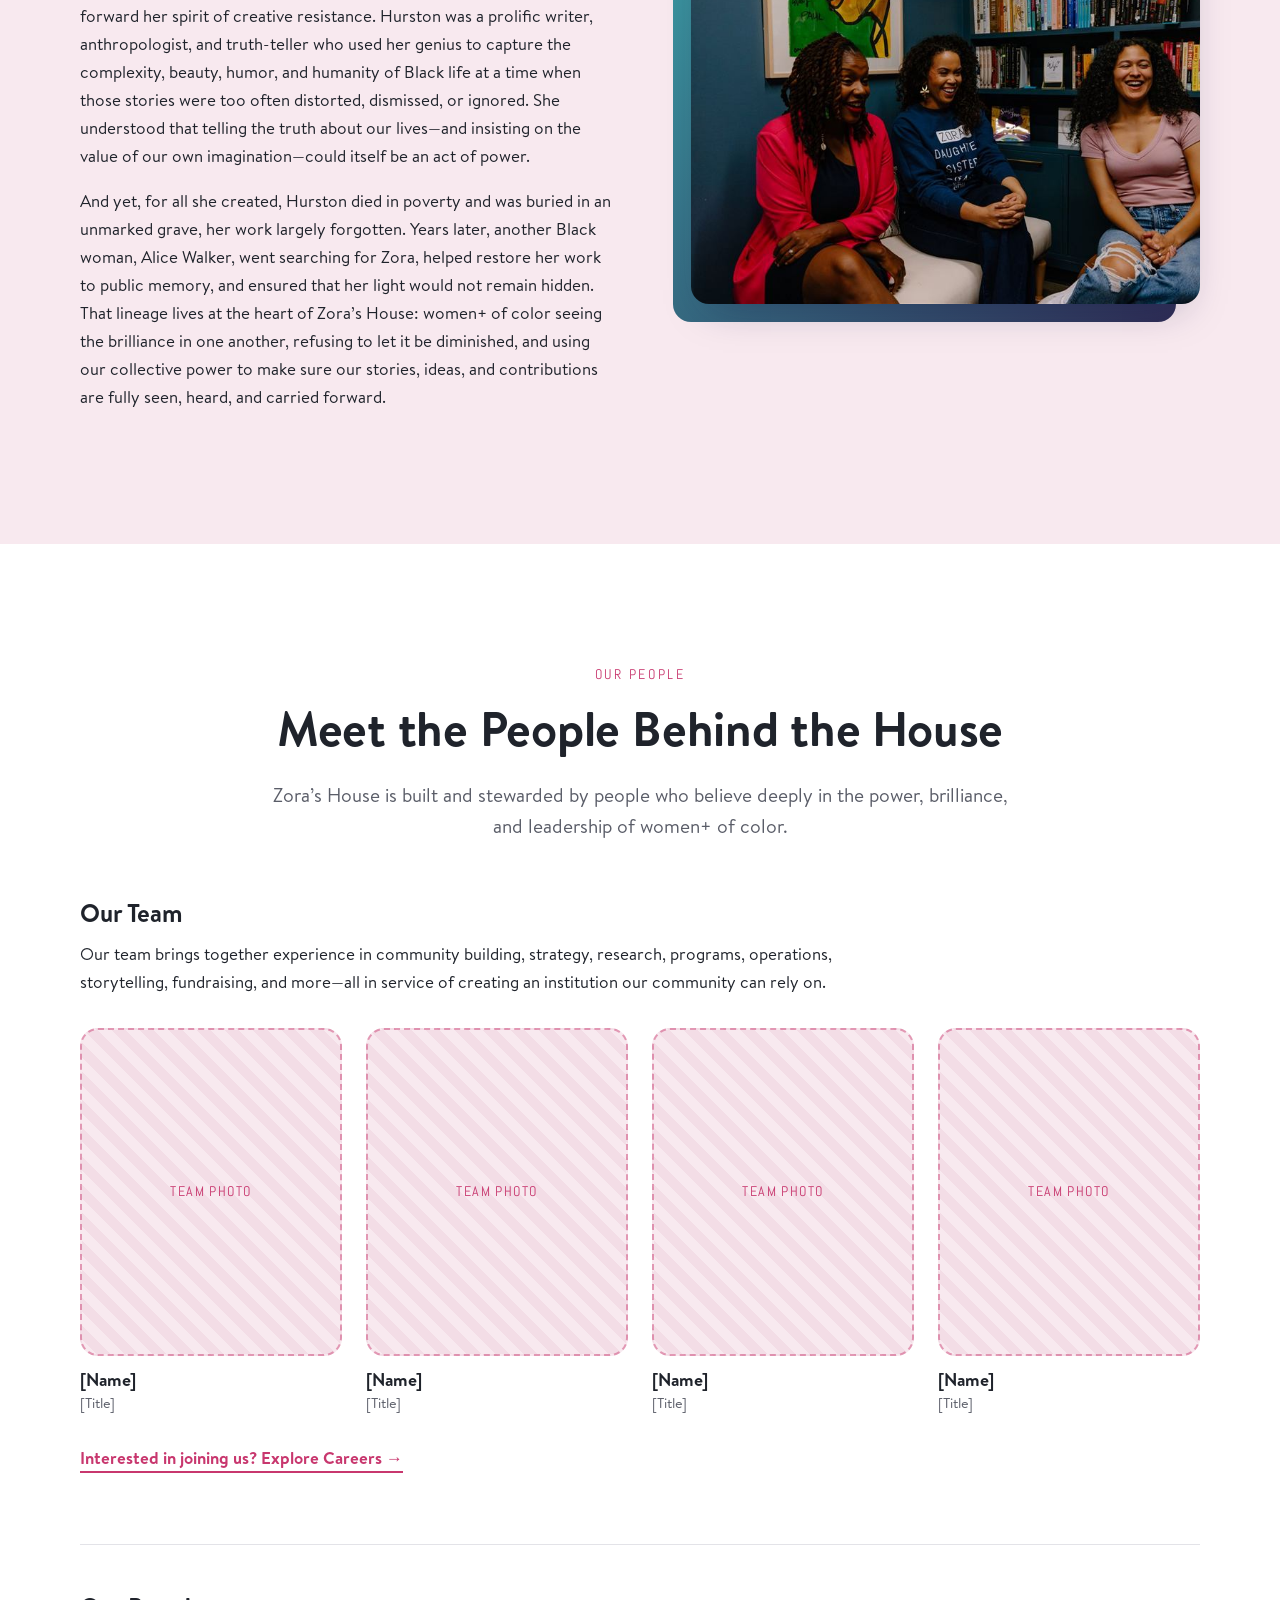
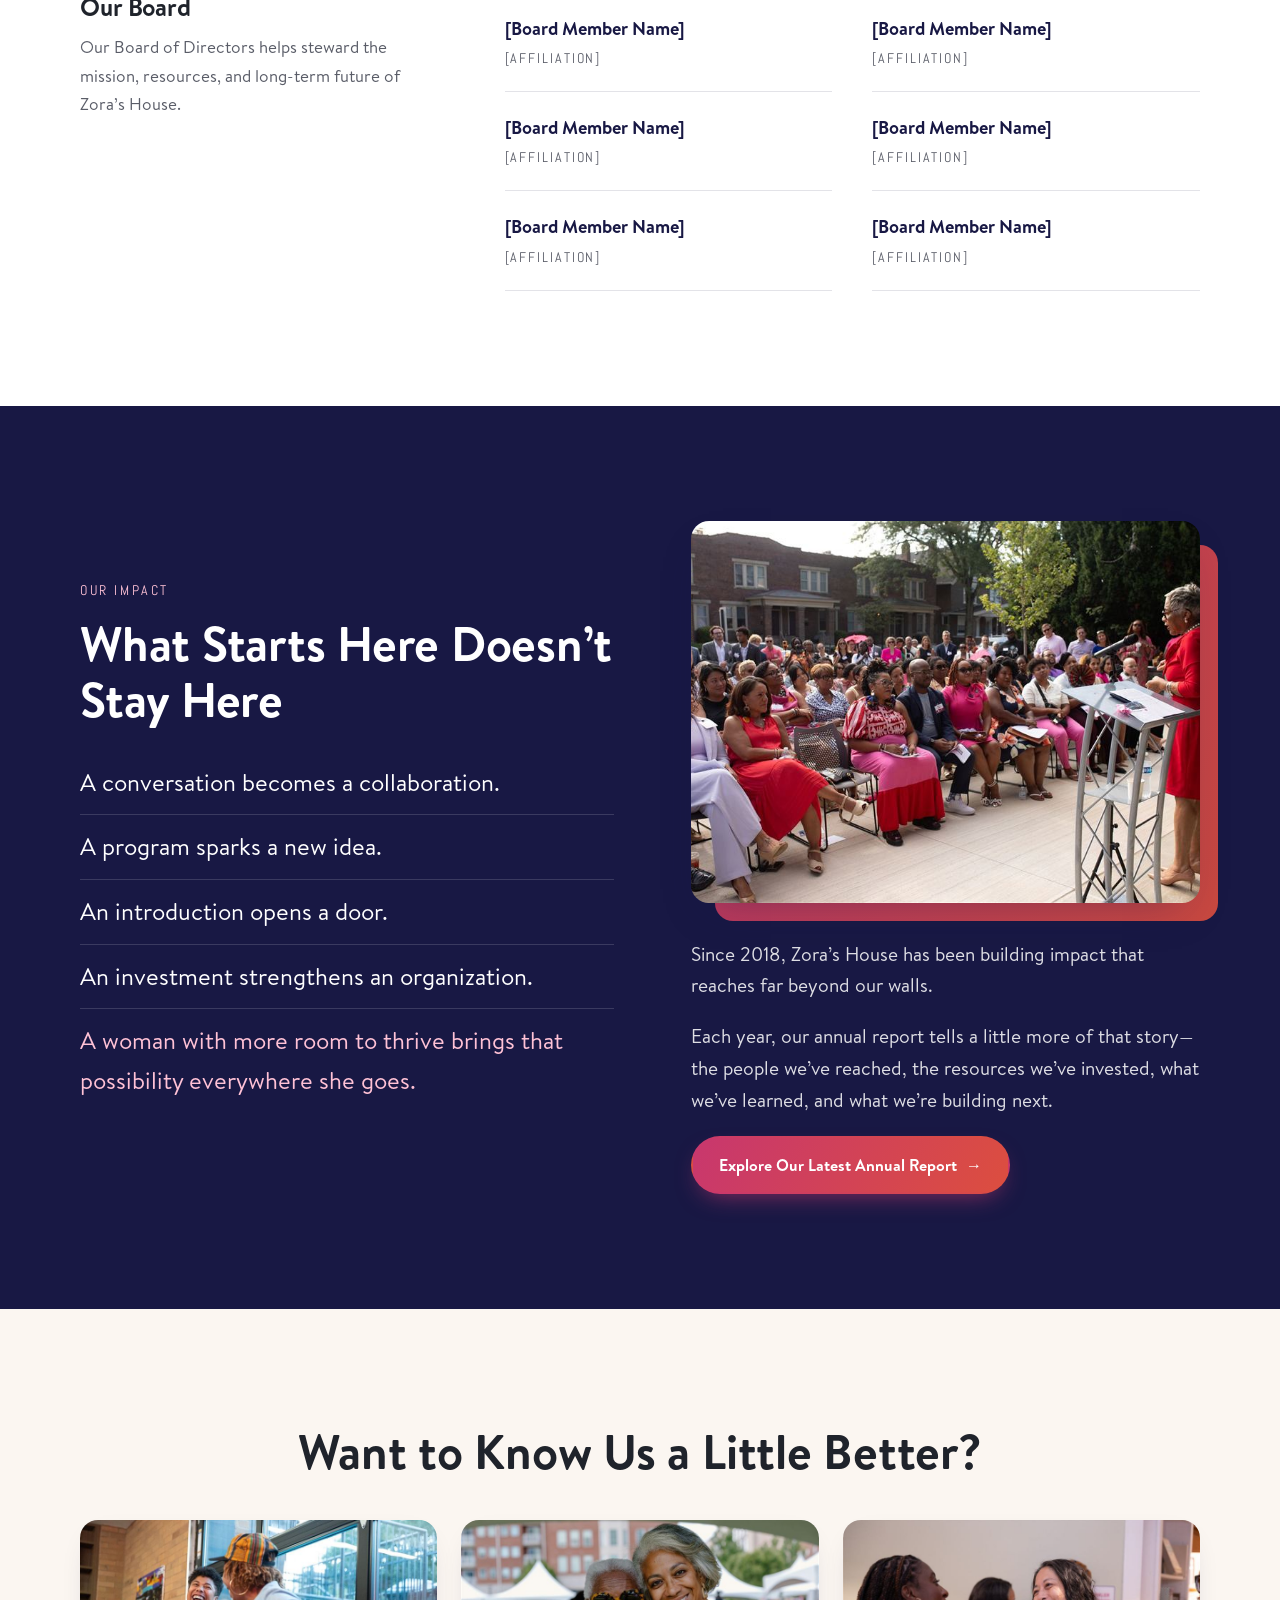
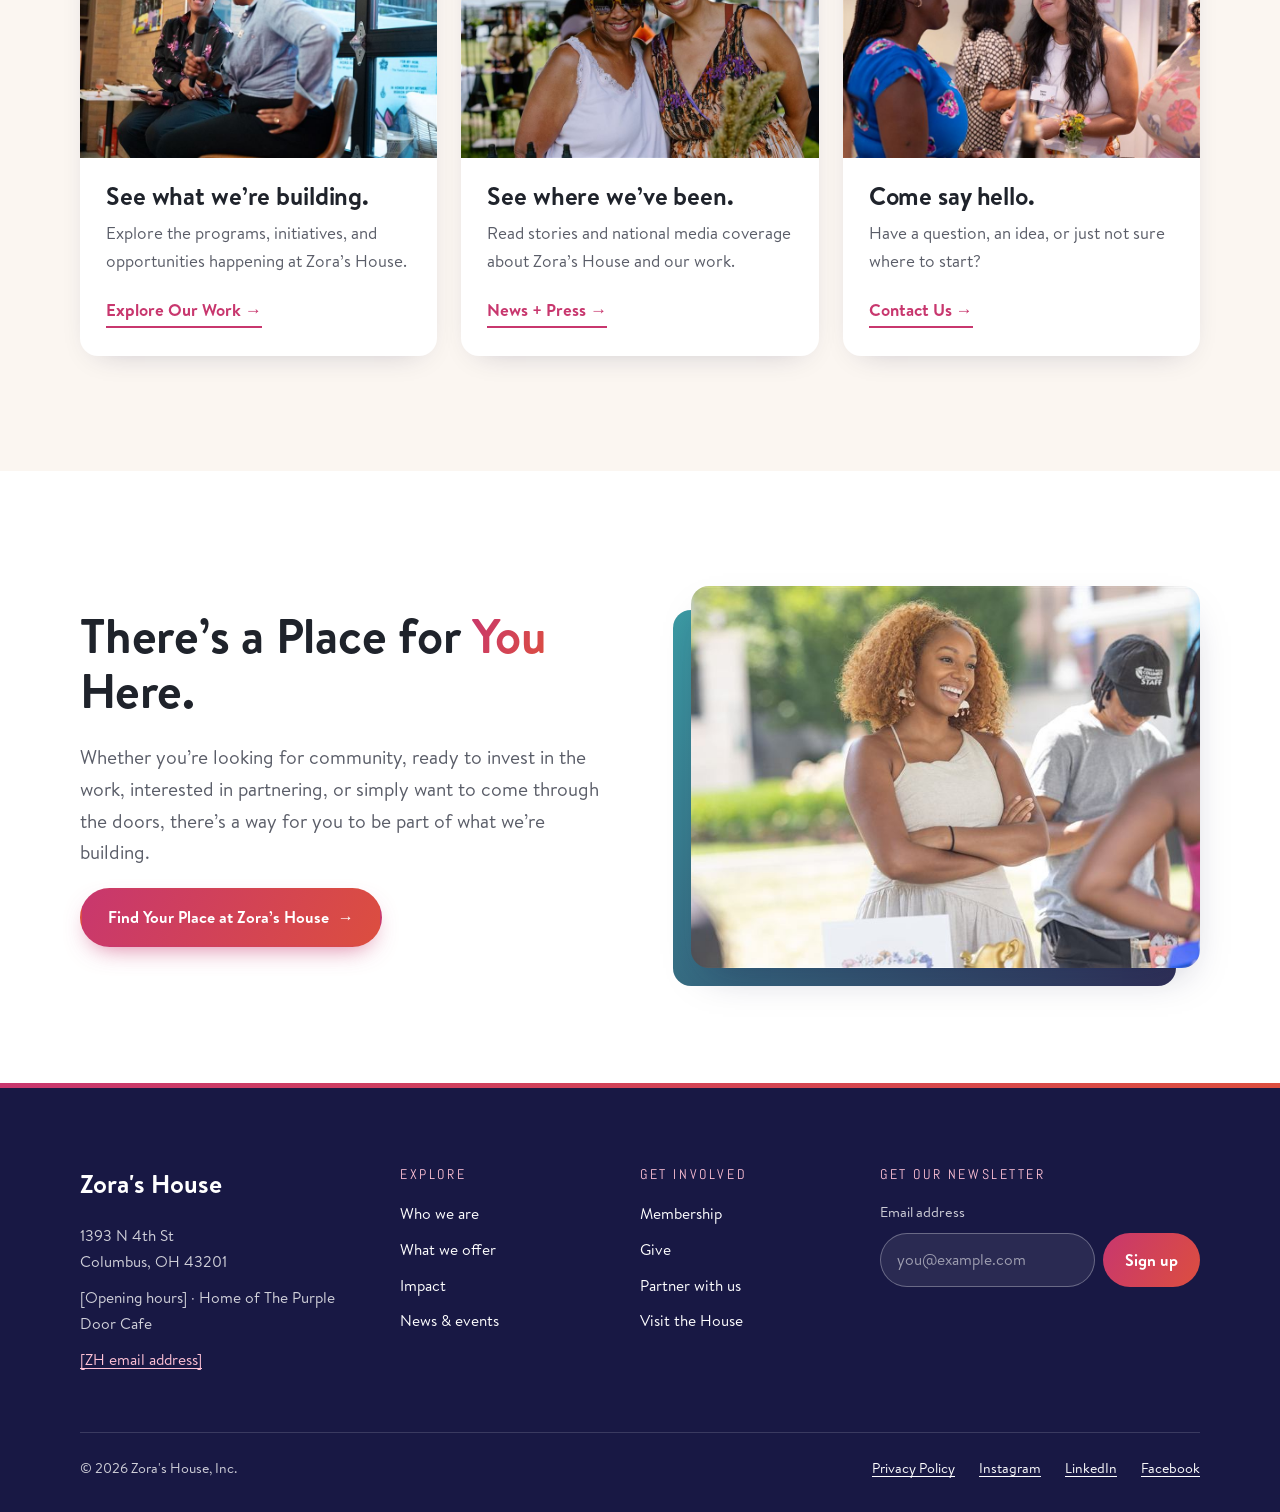
==== commit 98046395: "Add template" ====
--- a/site/about.html
+++ b/site/about.html
@@ -12,16 +12,19 @@
 <body>
 
   
-<!-- PREVIEW HEADER: in WordPress the theme's own header/menu replaces this block. -->
+<!-- SITE HEADER: identical on every page. -->
 <header class="zh zh-site-header">
   <div class="zh-wrap">
-    <a class="zh-logo" href="index.html">Zora's <span>House</span></a>
+    <a class="zh-logo" href="index.html"><span class="zh-logo__mark" aria-hidden="true">Z</span><span class="zh-logo__name">Zora's <span>House</span></span></a>
     <button class="zh-nav-toggle" aria-controls="zh-nav" aria-expanded="false" aria-label="Menu"><span></span><span></span><span></span></button>
     <nav class="zh-nav" id="zh-nav" aria-label="Main">
       <ul>
-        <li><a href="index.html">Home</a></li>
-        <li><a href="about.html" aria-current="page">About</a></li>
-        <li><a class="zh-btn zh-btn--primary" href="#" data-zh-pending="Donate page URL">Invest</a></li>
+        <li><a href="about.html" aria-current="page">Who we are</a></li>
+        <li><a href="individuals.html">What we offer</a></li>
+        <li><a href="about.html#zh-impact">Impact</a></li>
+        <li><a href="news-events.html">News &amp; events</a></li>
+        <li><a href="contact.html">Contact</a></li>
+        <li><a class="zh-btn zh-btn--primary" href="#" data-zh-pending="Donate page URL">Give</a></li>
       </ul>
     </nav>
   </div>
@@ -117,7 +120,7 @@
   <!-- ============ ISSUES & IMPACT ============
        Replace each pending stat like this:
        <span class="zh-stat__num">5,000+</span> and remove the zh-stat--pending class. -->
-  <section class="zh-grad" aria-labelledby="zh-issues-title">
+  <section class="zh-grad" id="zh-impact" aria-labelledby="zh-issues-title">
     <div class="zh-wrap">
       <div class="zh-stats zh-stats--titled">
         <h2 class="zh-h2 zh-stats__title zh-reveal" id="zh-issues-title">Issues &amp; Impact</h2>
@@ -306,7 +309,7 @@
           <div class="zh-pcard__body">
             <h3 class="zh-h3">See where we’ve been.</h3>
             <p>Read stories and national media coverage about Zora’s House and our work.</p>
-            <a class="zh-link" href="#" data-zh-pending="News + Press page URL">News + Press</a>
+            <a class="zh-link" href="news-events.html">News + Press</a>
           </div>
         </article>
         <article class="zh-pcard zh-reveal" data-delay="2">
@@ -314,7 +317,7 @@
           <div class="zh-pcard__body">
             <h3 class="zh-h3">Come say hello.</h3>
             <p>Have a question, an idea, or just not sure where to start?</p>
-            <a class="zh-link" href="#" data-zh-pending="Contact page URL">Contact Us</a>
+            <a class="zh-link" href="contact.html">Contact Us</a>
           </div>
         </article>
       </div>
@@ -339,17 +342,57 @@
 
 </main>
 
-<!-- PREVIEW FOOTER: the brief's footer links are still blank; WordPress theme footer replaces this. -->
+<!-- SITE FOOTER: identical on every page. Replace the [bracketed] details and the # links. -->
 <footer class="zh zh-site-footer">
   <div class="zh-wrap">
-    <div class="zh-footer-grid">
-      <a class="zh-logo" href="index.html">Zora's House</a>
-      <ul class="zh-footer-links">
-        <li><a href="index.html">Home</a></li>
-        <li><a href="about.html">About</a></li>
+    <div class="zh-footer__grid">
+      <div class="zh-footer__about">
+        <p class="zh-footer__brand">Zora's House</p>
+        <p>1393 N 4th St<br>Columbus, OH 43201</p>
+        <p>[Opening hours] · Home of The Purple Door Cafe</p>
+        <p class="zh-footer__email"><a href="mailto:hello@example.com" data-zh-pending="Zora's House email address">[ZH email address]</a></p>
+      </div>
+      <div>
+        <p class="zh-footer__title">Explore</p>
+        <ul class="zh-footer__links">
+          <li><a href="about.html">Who we are</a></li>
+          <li><a href="individuals.html">What we offer</a></li>
+          <li><a href="about.html#zh-impact">Impact</a></li>
+          <li><a href="news-events.html">News &amp; events</a></li>
+        </ul>
+      </div>
+      <div>
+        <p class="zh-footer__title">Get involved</p>
+        <ul class="zh-footer__links">
+          <li><a href="membership.html">Membership</a></li>
+          <li><a href="#" data-zh-pending="Donate page URL">Give</a></li>
+          <li><a href="contact.html?topic=Partnering%20with%20Zora%E2%80%99s%20House">Partner with us</a></li>
+          <li><a href="contact.html?topic=Visiting%20or%20booking%20the%20House">Visit the House</a></li>
+        </ul>
+      </div>
+      <div>
+        <p class="zh-footer__title">Get our newsletter</p>
+        <!-- Connect a mailing-list provider: add action="<provider form URL>" method="post"
+             (and rename the input to the provider's field name, e.g. EMAIL for Mailchimp). -->
+        <form class="zh-signup" data-zh-newsletter>
+          <label for="zh-signup-email">Email address</label>
+          <div class="zh-signup__row">
+            <input id="zh-signup-email" type="email" name="EMAIL" placeholder="you@example.com" autocomplete="email" required>
+            <button type="submit">Sign up</button>
+          </div>
+          <p class="zh-signup__msg" role="status" hidden></p>
+        </form>
+      </div>
+    </div>
+    <div class="zh-footer__bottom">
+      <p>© 2026 Zora's House, Inc.</p>
+      <ul class="zh-footer__legal">
+        <li><a href="#" data-zh-pending="Privacy policy URL">Privacy Policy</a></li>
+        <li><a href="#" data-zh-pending="Instagram URL">Instagram</a></li>
+        <li><a href="#" data-zh-pending="LinkedIn URL">LinkedIn</a></li>
+        <li><a href="#" data-zh-pending="Facebook URL">Facebook</a></li>
       </ul>
     </div>
-    <p class="zh-footer-note">Footer links to be supplied.</p>
   </div>
 </footer>
 
--- a/site/assets/css/zora.css
+++ b/site/assets/css/zora.css
@@ -204,10 +204,6 @@
 
 .zh-site-footer { background: var(--zh-navy); color: rgba(255, 255, 255, .8); padding: 56px 0 32px; font-size: .95rem; }
 .zh-site-footer .zh-logo { color: var(--zh-white); }
-.zh-footer-grid { display: flex; flex-wrap: wrap; justify-content: space-between; gap: 32px; align-items: flex-start; }
-.zh-footer-links { list-style: none; margin: 0; padding: 0; display: flex; flex-wrap: wrap; gap: 12px 28px; }
-.zh-footer-links a { color: var(--zh-white); text-decoration: none; }
-.zh-footer-note { margin-top: 40px; padding-top: 24px; border-top: 1px solid rgba(255, 255, 255, .15); font-size: .85rem; }
 
 /* ==========================================================================
    Hero
@@ -600,6 +596,162 @@
 .zh-stats__title { margin: 0; }
 
 /* ==========================================================================
+   Site header logo mark + full footer (D1 mockup: Site header / Site footer)
+   ========================================================================== */
+.zh-logo { display: inline-flex; align-items: center; gap: 12px; }
+.zh-logo .zh-logo__name { color: var(--zh-navy); }
+.zh-logo .zh-logo__name span { color: var(--zh-magenta); }
+.zh-logo .zh-logo__mark { flex: none; width: 42px; height: 42px; border-radius: 50%; display: grid; place-items: center; background: var(--zh-grad-warm); color: var(--zh-white); font-size: 1.15rem; }
+
+.zh-site-footer { position: relative; padding: clamp(56px, 7vw, 80px) 0 32px; font-size: .97rem; }
+.zh-site-footer::before { content: ""; position: absolute; left: 0; right: 0; top: 0; height: 5px; background: var(--zh-grad-warm); }
+.zh-site-footer a { color: var(--zh-white); text-decoration: none; }
+.zh-site-footer a:hover { color: #ffc2d6; }
+.zh-footer__grid { display: grid; grid-template-columns: 1.4fr 1fr 1fr 1.6fr; gap: 40px; }
+.zh-footer__brand { font-family: var(--zh-font-head); font-size: 1.6rem; font-weight: 700; color: var(--zh-white); margin-bottom: 14px; }
+.zh-footer__about p { margin-bottom: .7em; }
+.zh-footer__email a { color: #ffc2d6; text-decoration: underline; text-underline-offset: 3px; }
+.zh-footer__title { font-family: var(--zh-font-accent); font-size: .9rem; letter-spacing: .18em; text-transform: uppercase; color: #ffc2d6; margin: 0 0 14px; }
+.zh-footer__links { list-style: none; margin: 0; padding: 0; }
+.zh-footer__links li { margin-bottom: 10px; }
+.zh-footer__bottom { display: flex; flex-wrap: wrap; justify-content: space-between; align-items: center; gap: 12px 24px; margin-top: 48px; padding-top: 24px; border-top: 1px solid rgba(255, 255, 255, .15); font-size: .88rem; }
+.zh-footer__bottom p { margin: 0; }
+.zh-footer__legal { list-style: none; display: flex; flex-wrap: wrap; gap: 8px 24px; margin: 0; padding: 0; }
+.zh-footer__legal a { text-decoration: underline; text-underline-offset: 3px; }
+
+/* newsletter signup */
+.zh-signup label { display: block; font-size: .9rem; margin-bottom: 8px; }
+.zh-signup__row { display: flex; gap: 8px; }
+.zh-signup input[type="email"] { flex: 1; min-width: 0; padding: 13px 16px; border-radius: 999px; border: 1px solid rgba(255, 255, 255, .3); background: rgba(255, 255, 255, .08); color: var(--zh-white); font: inherit; }
+.zh-signup input[type="email"]::placeholder { color: rgba(255, 255, 255, .55); }
+.zh-signup button { flex: none; padding: 13px 22px; border: 0; border-radius: 999px; background: var(--zh-grad-warm); color: var(--zh-white); font-family: var(--zh-font-head); font-weight: 700; font-size: 1rem; cursor: pointer; }
+.zh-signup input:focus-visible, .zh-signup button:focus-visible { outline: 3px solid var(--zh-teal); outline-offset: 2px; }
+.zh-signup__msg { margin: 10px 0 0; font-size: .9rem; color: #ffc2d6; }
+
+/* ==========================================================================
+   Template pages (D3 Overview, D4 Contact Inquiry, D5 Events)
+   ========================================================================== */
+.zh-hero--page { min-height: min(64vh, 600px); }
+.zh-hero--compact { min-height: min(50vh, 460px); }
+.zh-hero--page .zh-hero__content,
+.zh-hero--compact .zh-hero__content { padding-top: clamp(72px, 10vw, 120px); }
+.zh-crumbs { font-size: .92rem; color: rgba(255, 255, 255, .85); margin-bottom: 18px; }
+.zh-crumbs a { color: var(--zh-white); text-underline-offset: 3px; }
+.zh-crumbs [aria-hidden] { margin: 0 4px; opacity: .6; }
+
+.zh-section--tight { padding-top: clamp(40px, 5vw, 64px); }
+.zh-wrap--narrow { max-width: 880px; }
+.zh-cards4 { margin-top: 40px; }
+.zh-sechead + .zh-cards4 { margin-top: 0; }
+.zh-pcard__body .zh-link { align-self: flex-start; margin-top: 4px; }
+
+/* detail blocks: photo + text, alternating sides */
+.zh-detail + .zh-detail { margin-top: clamp(56px, 8vw, 96px); }
+.zh-detail .zh-h2 { font-size: clamp(1.6rem, 3vw, 2.3rem); }
+
+/* Questions (native <details>, no JS needed) */
+.zh-faq { margin-top: 28px; border-top: 1px solid rgba(24, 24, 68, .12); }
+.zh-faq details { border-bottom: 1px solid rgba(24, 24, 68, .12); }
+.zh-faq summary { list-style: none; cursor: pointer; display: flex; justify-content: space-between; align-items: center; gap: 16px; padding: 22px 0; font-family: var(--zh-font-head); font-weight: 700; font-size: 1.15rem; color: var(--zh-navy); }
+.zh-faq summary::-webkit-details-marker { display: none; }
+.zh-faq summary::after { content: "+"; flex: none; width: 34px; height: 34px; border-radius: 50%; display: grid; place-items: center; font-size: 1.3rem; line-height: 1; color: var(--zh-magenta); border: 2px solid currentColor; transition: transform .25s ease; }
+.zh-faq details[open] summary::after { transform: rotate(45deg); }
+.zh-faq summary:focus-visible { outline: 3px solid var(--zh-teal); outline-offset: 3px; }
+.zh-faq details p { color: var(--zh-muted); padding-bottom: 22px; margin: 0; }
+
+/* compact event cards ("Related events"); reuses the Home .zh-event card */
+.zh-ecards { display: grid; grid-template-columns: repeat(3, 1fr); gap: 20px; }
+.zh-ecards .zh-event { align-items: center; background: var(--zh-white); border-color: transparent; box-shadow: 0 10px 30px -18px rgba(24, 24, 68, .3); }
+.zh-ecards .zh-event__meta { margin: 0; }
+.zh-event:nth-child(3n+3) .zh-event__date { background: var(--zh-grad-teal); }
+
+/* closing band, single line variant */
+.zh-ctaband .zh-h2:only-child { margin: 0; }
+.zh-ctaband > div:first-child { flex: 1 1 420px; }
+
+/* Program page: key facts */
+.zh-facts { display: grid; grid-template-columns: repeat(3, 1fr); gap: 20px; }
+.zh-fact { border-radius: var(--zh-radius); padding: clamp(24px, 3vw, 32px); background: var(--zh-blush); }
+.zh-fact:nth-child(2) { background: #fde9e5; }
+.zh-fact:nth-child(3) { background: #e3f2f3; }
+.zh-fact--wide { grid-column: 1 / -1; background: var(--zh-cream); border: 1px solid rgba(24, 24, 68, .08); }
+.zh-fact__label { font-family: var(--zh-font-accent); font-size: .85rem; letter-spacing: .16em; text-transform: uppercase; color: var(--zh-magenta); margin: 0 0 8px; }
+.zh-fact__value { margin: 0; color: var(--zh-navy); }
+
+/* Contact Inquiry: form card + info cards */
+.zh-contact { display: grid; grid-template-columns: 1.8fr 1fr; gap: clamp(24px, 4vw, 48px); align-items: start; }
+.zh-formcard { background: var(--zh-white); border-radius: var(--zh-radius); padding: clamp(28px, 4vw, 48px); box-shadow: 0 10px 30px -18px rgba(24, 24, 68, .3); border: 1px solid rgba(24, 24, 68, .06); }
+.zh-formcard__note { font-size: .9rem; color: var(--zh-muted); margin: 16px 0 0; }
+.zh-form { margin-top: 20px; }
+.zh-form__row { display: grid; grid-template-columns: 1fr 1fr; gap: 0 20px; }
+.zh-form__field { margin: 0 0 18px; }
+.zh-form label { display: block; font-family: var(--zh-font-head); font-weight: 700; font-size: .95rem; color: var(--zh-navy); margin-bottom: 6px; }
+.zh-form input, .zh-form select, .zh-form textarea { width: 100%; padding: 13px 16px; border: 1.5px solid rgba(24, 24, 68, .18); border-radius: 12px; background: var(--zh-white); color: var(--zh-ink); font: inherit; transition: border-color .2s, box-shadow .2s; }
+.zh-form textarea { resize: vertical; min-height: 160px; }
+.zh-form input:focus, .zh-form select:focus, .zh-form textarea:focus { outline: none; border-color: var(--zh-teal); box-shadow: 0 0 0 3px rgba(38, 143, 153, .2); }
+.zh-form__notice { padding: 14px 18px; border-radius: 12px; margin: 0 0 20px; font-weight: 700; background: #e3f2f3; color: #1b6870; }
+.zh-form__notice[hidden] { display: none; }
+
+.zh-infocards { display: grid; gap: 20px; }
+.zh-info { border-radius: var(--zh-radius); padding: clamp(24px, 3vw, 32px); background: var(--zh-blush); }
+.zh-info .zh-h3 { font-size: 1.2rem; margin-bottom: .4em; }
+.zh-info p { margin: 0 0 .5em; }
+.zh-info a { color: var(--zh-magenta); text-underline-offset: 3px; }
+.zh-info__muted { color: var(--zh-muted); }
+.zh-info--coral { background: #fde9e5; }
+.zh-info--grad { background: var(--zh-grad-cool); color: var(--zh-white); }
+.zh-info--grad p { color: rgba(255, 255, 255, .88); }
+.zh-info--grad .zh-link { color: #ffc2d6; }
+
+/* Events: filters, featured event, event list */
+.zh-efilter { display: flex; flex-wrap: wrap; align-items: flex-end; gap: 16px; margin-bottom: 28px; }
+.zh-efilter label { display: grid; gap: 6px; font-family: var(--zh-font-head); font-weight: 700; font-size: .9rem; color: var(--zh-navy); }
+.zh-efilter select { min-width: 200px; padding: 11px 14px; border: 1.5px solid rgba(24, 24, 68, .18); border-radius: 12px; background: var(--zh-white); font: inherit; font-weight: 400; color: var(--zh-ink); }
+.zh-efilter select:focus-visible { outline: 3px solid var(--zh-teal); outline-offset: 2px; }
+.zh-efilter__count { margin: 0 0 0 auto; color: var(--zh-muted); font-size: .92rem; }
+
+.zh-feature { display: grid; grid-template-columns: 1fr 1fr; border-radius: var(--zh-radius); overflow: hidden; background: var(--zh-blush); box-shadow: 0 10px 30px -18px rgba(24, 24, 68, .3); margin-bottom: 28px; }
+.zh-feature img { width: 100%; height: 100%; min-height: 320px; object-fit: cover; }
+.zh-feature__body { padding: clamp(28px, 4vw, 56px); align-self: center; }
+
+.zh-elist { display: grid; gap: 14px; }
+.zh-erow { display: grid; grid-template-columns: auto 1fr auto; align-items: center; gap: 16px 24px; padding: 20px 24px; border-radius: var(--zh-radius); border: 1px solid rgba(24, 24, 68, .1); background: var(--zh-white); transition: box-shadow .3s ease, border-color .3s ease; }
+.zh-erow:hover { box-shadow: 0 10px 30px -18px rgba(24, 24, 68, .3); border-color: transparent; }
+.zh-erow[hidden] { display: none; }
+.zh-erow .zh-event__date { width: 76px; }
+.zh-erow:nth-child(4n+2) .zh-event__date { background: var(--zh-grad-warm); }
+.zh-erow:nth-child(4n+3) .zh-event__date { background: var(--zh-grad-teal); }
+.zh-erow:nth-child(4n+4) .zh-event__date { background: linear-gradient(135deg, var(--zh-coral), var(--zh-magenta)); }
+.zh-erow__tag { font-family: var(--zh-font-accent); font-size: .8rem; letter-spacing: .16em; text-transform: uppercase; color: var(--zh-magenta); margin: 0 0 2px; }
+.zh-erow .zh-event__title { font-size: 1.2rem; margin-bottom: .15em; }
+.zh-erow .zh-event__meta { margin: 0; }
+.zh-emore { display: flex; justify-content: center; margin-top: 24px; }
+.zh-emore[hidden] { display: none; }
+.zh-eempty { color: var(--zh-muted); text-align: center; padding: 24px; margin: 0; }
+.zh-eempty[hidden] { display: none; }
+
+@media (max-width: 1024px) {
+  .zh-nav ul { gap: 18px; }
+  .zh-footer__grid { grid-template-columns: 1fr 1fr; }
+  .zh-ecards { grid-template-columns: 1fr 1fr; }
+}
+
+@media (max-width: 860px) {
+  .zh-contact, .zh-feature, .zh-facts, .zh-ecards { grid-template-columns: 1fr; }
+  .zh-feature img { min-height: 240px; max-height: 320px; }
+  .zh-erow { grid-template-columns: auto 1fr; }
+  .zh-erow > .zh-btn { grid-column: 1 / -1; justify-self: start; }
+}
+
+@media (max-width: 560px) {
+  .zh-footer__grid, .zh-form__row { grid-template-columns: 1fr; }
+  .zh-efilter select { min-width: 0; width: 100%; }
+  .zh-efilter label { flex: 1 1 140px; }
+  .zh-efilter__count { margin-left: 0; width: 100%; }
+  .zh-signup__row { flex-direction: column; }
+}
+
+/* ==========================================================================
    Scroll reveal (enabled by JS; content is visible without it)
    ========================================================================== */
 .zh.zh-js .zh-reveal { opacity: 0; transform: translateY(28px); transition: opacity .8s ease, transform .8s ease; }
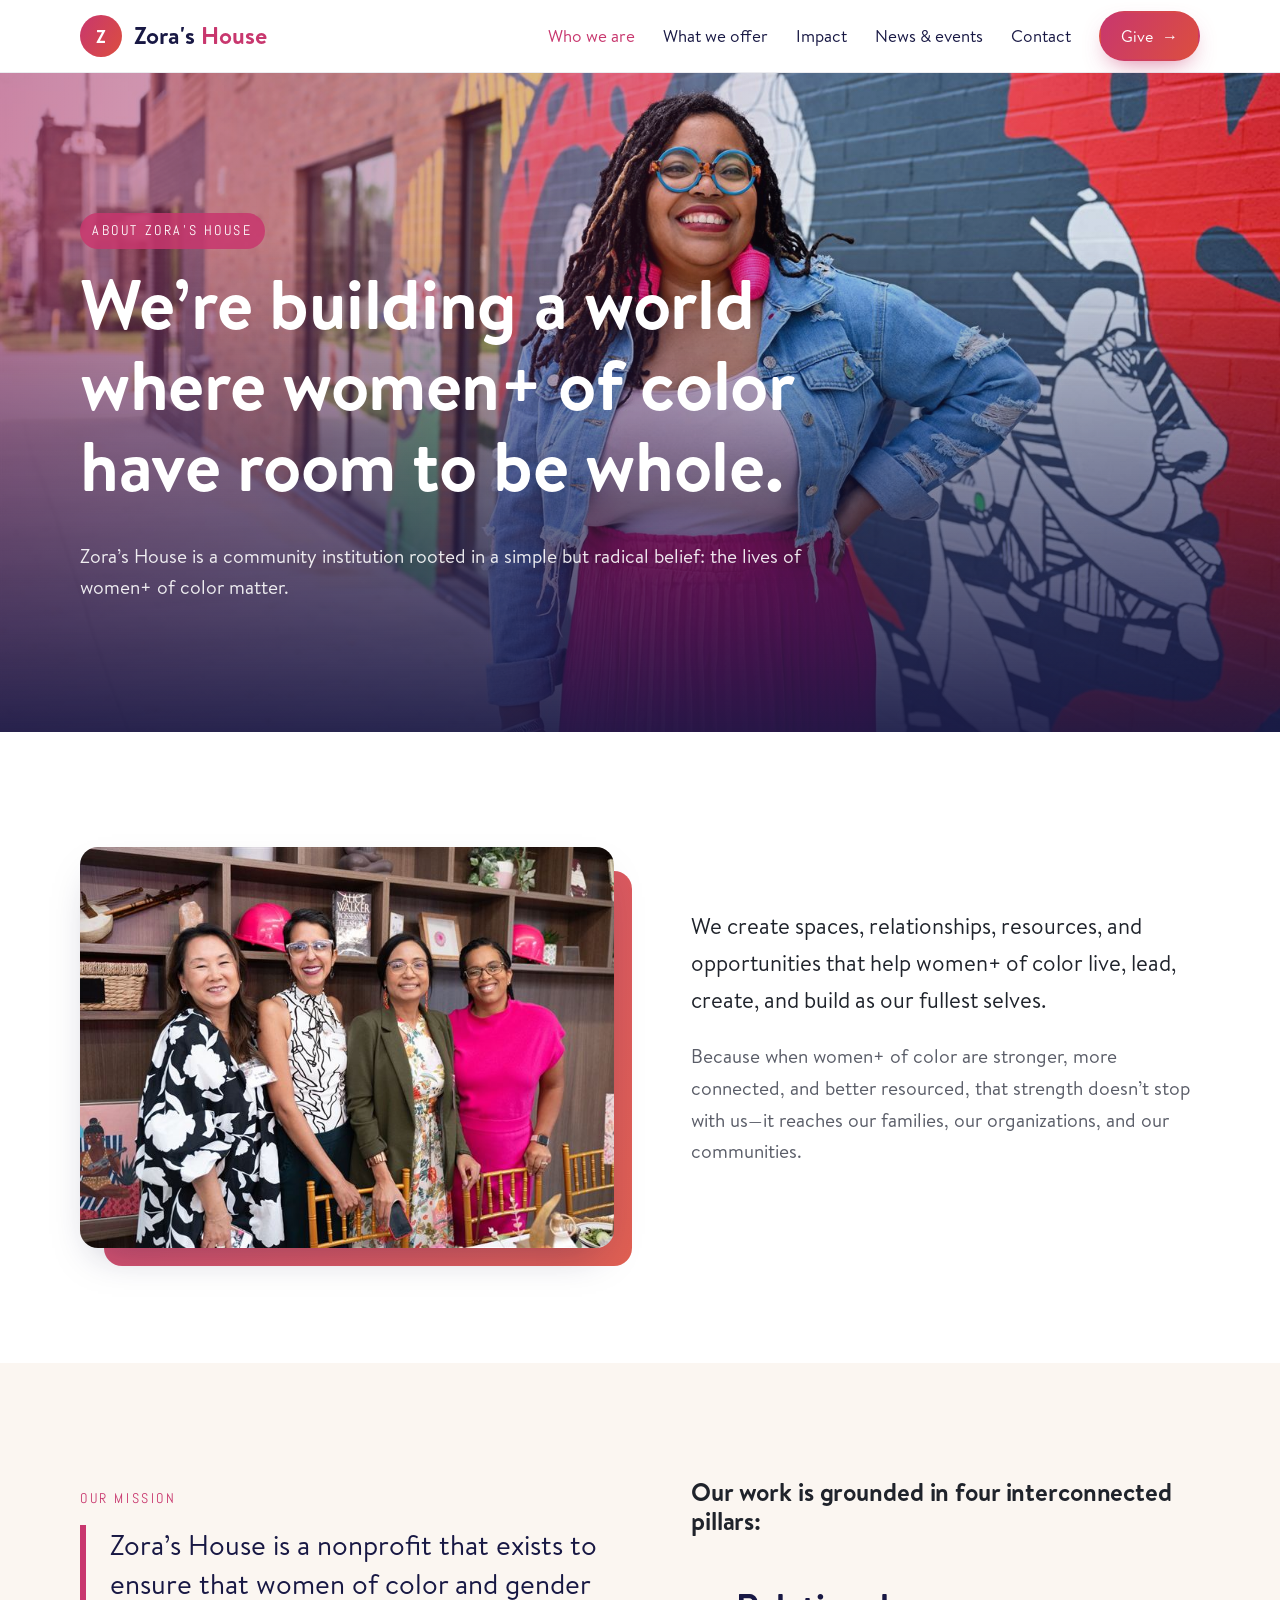
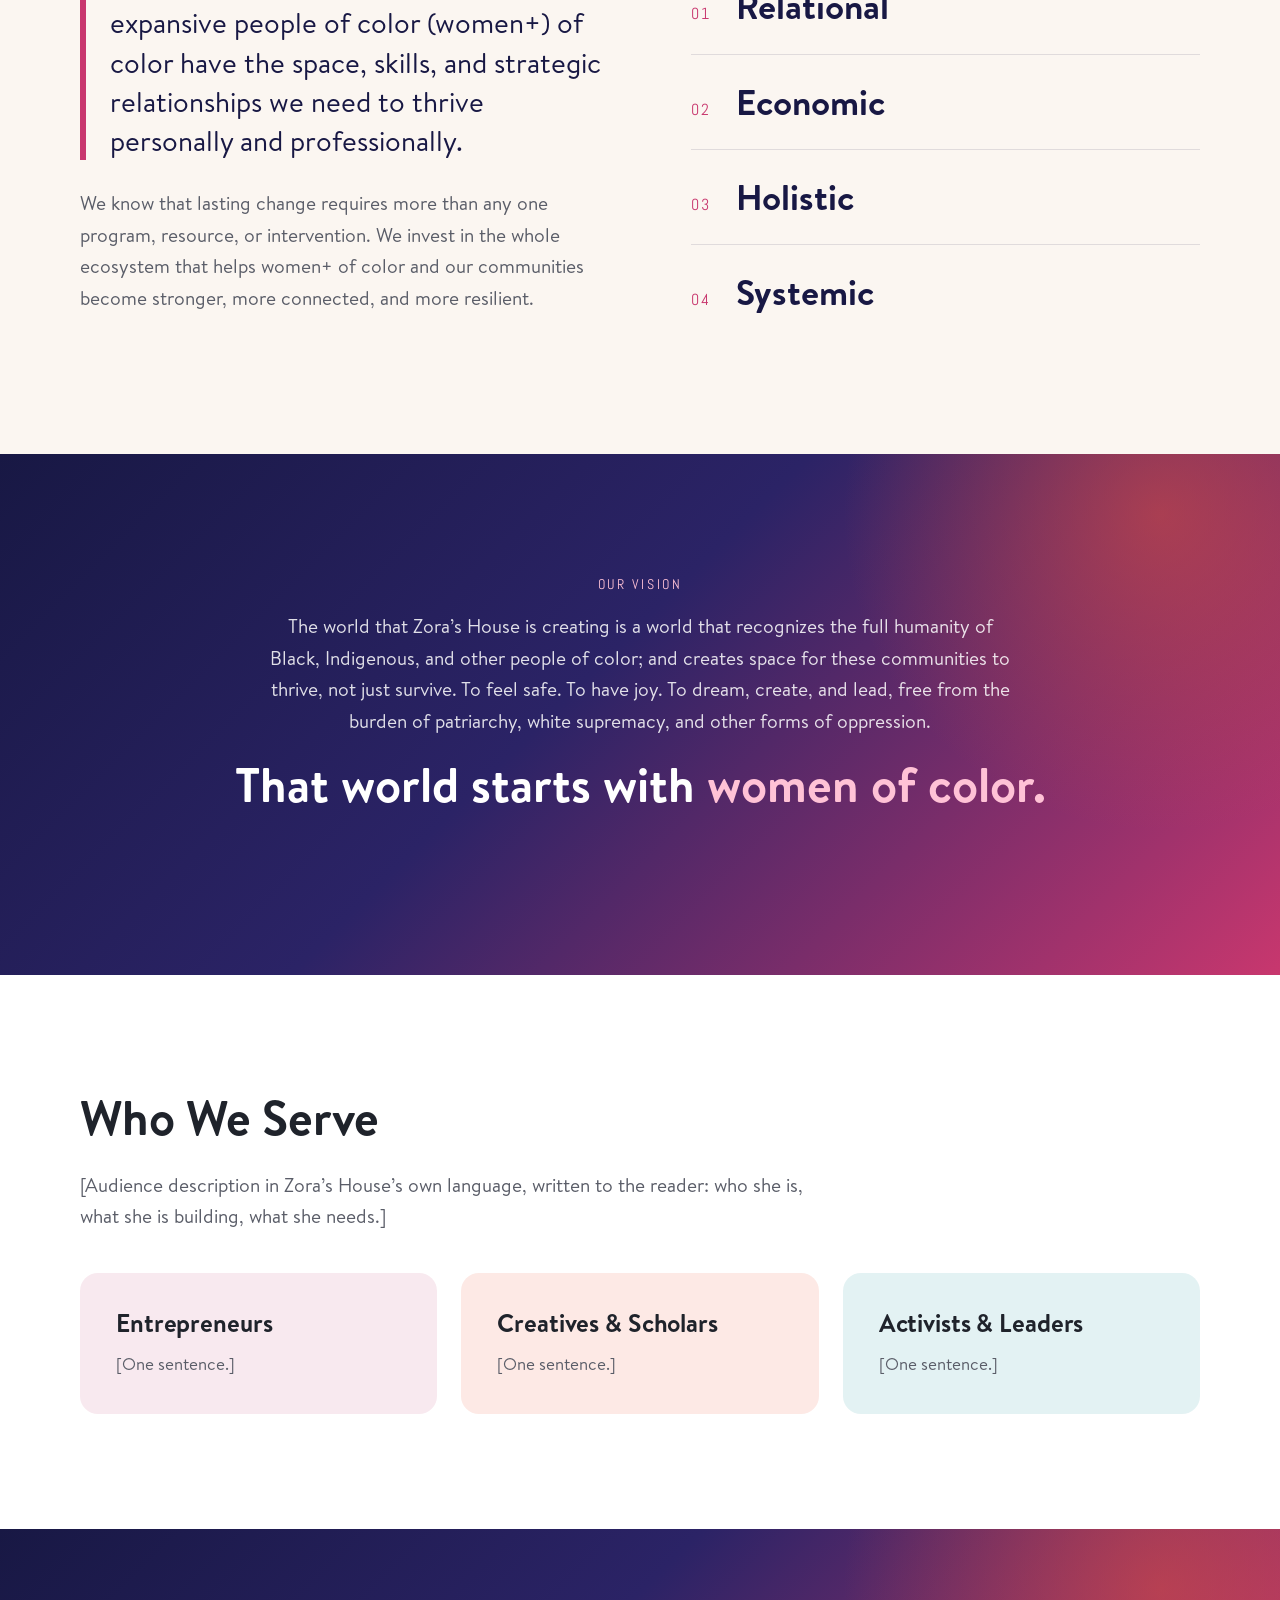
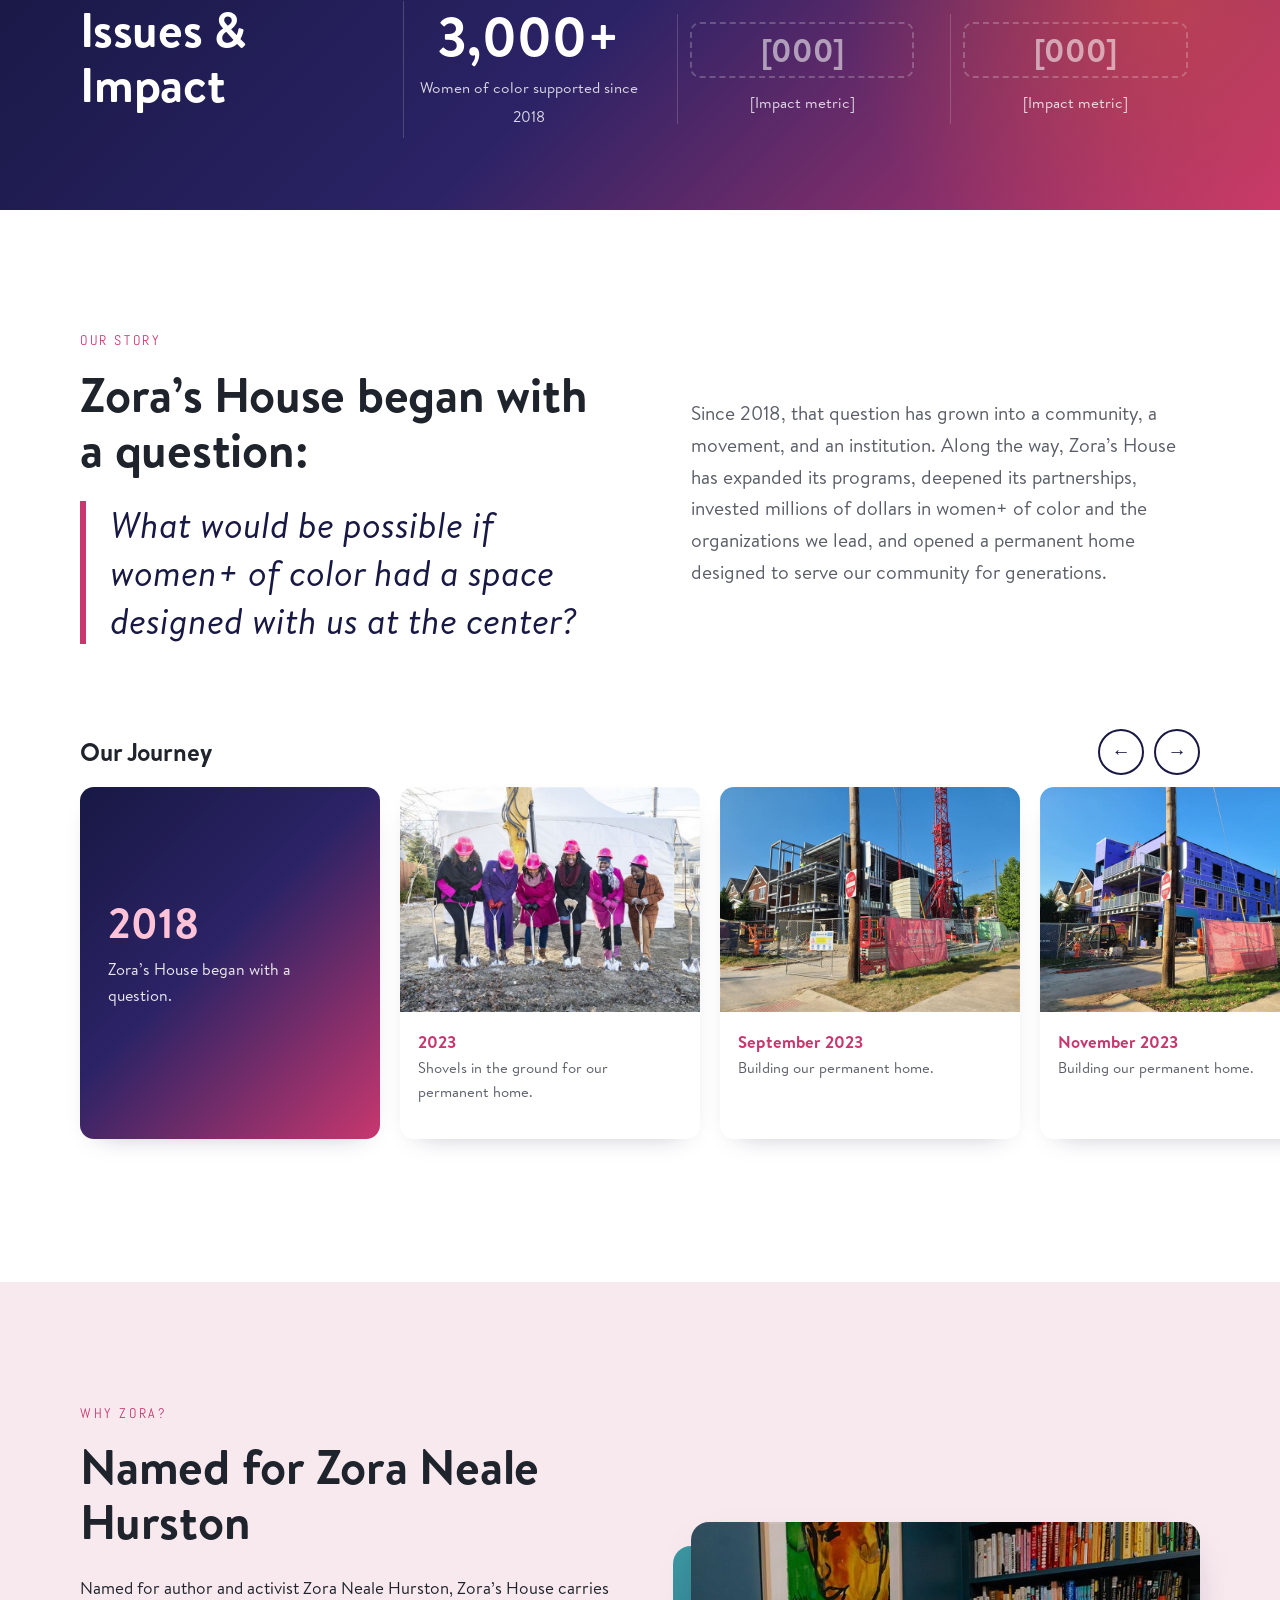
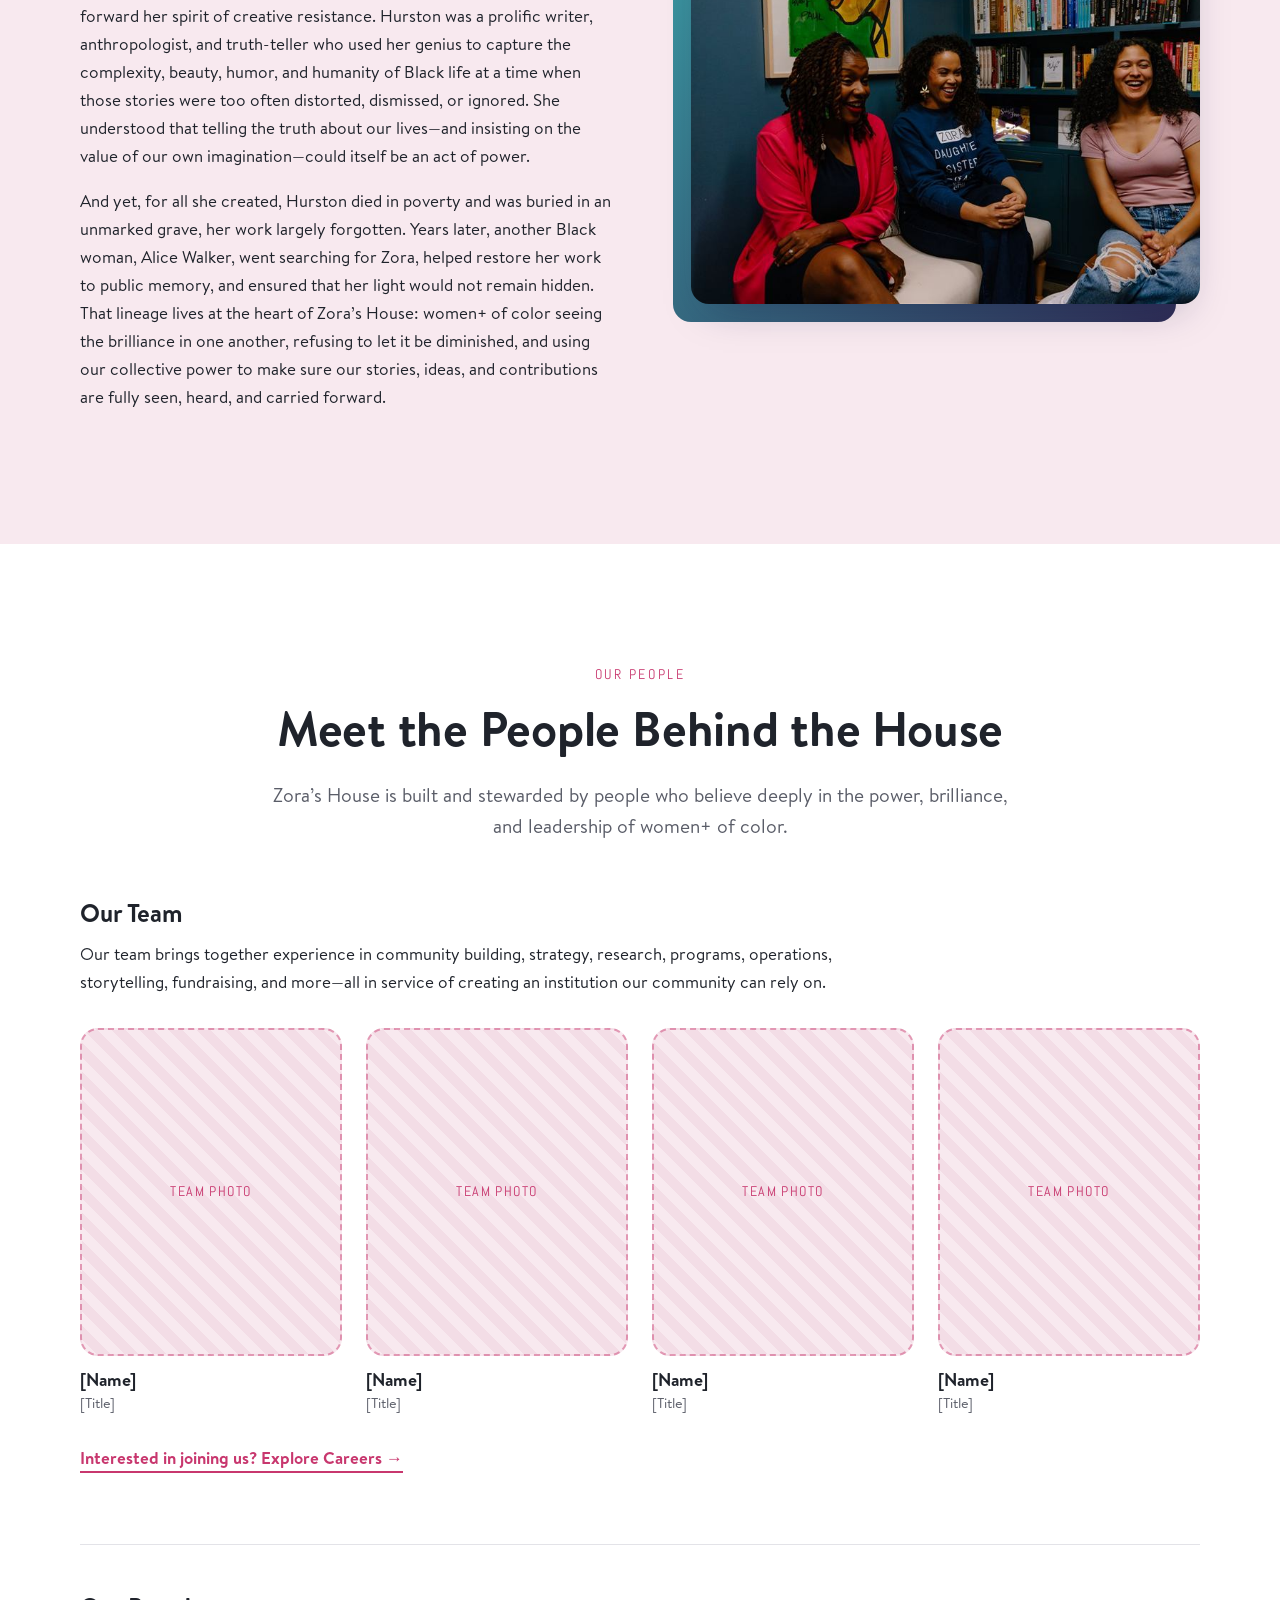
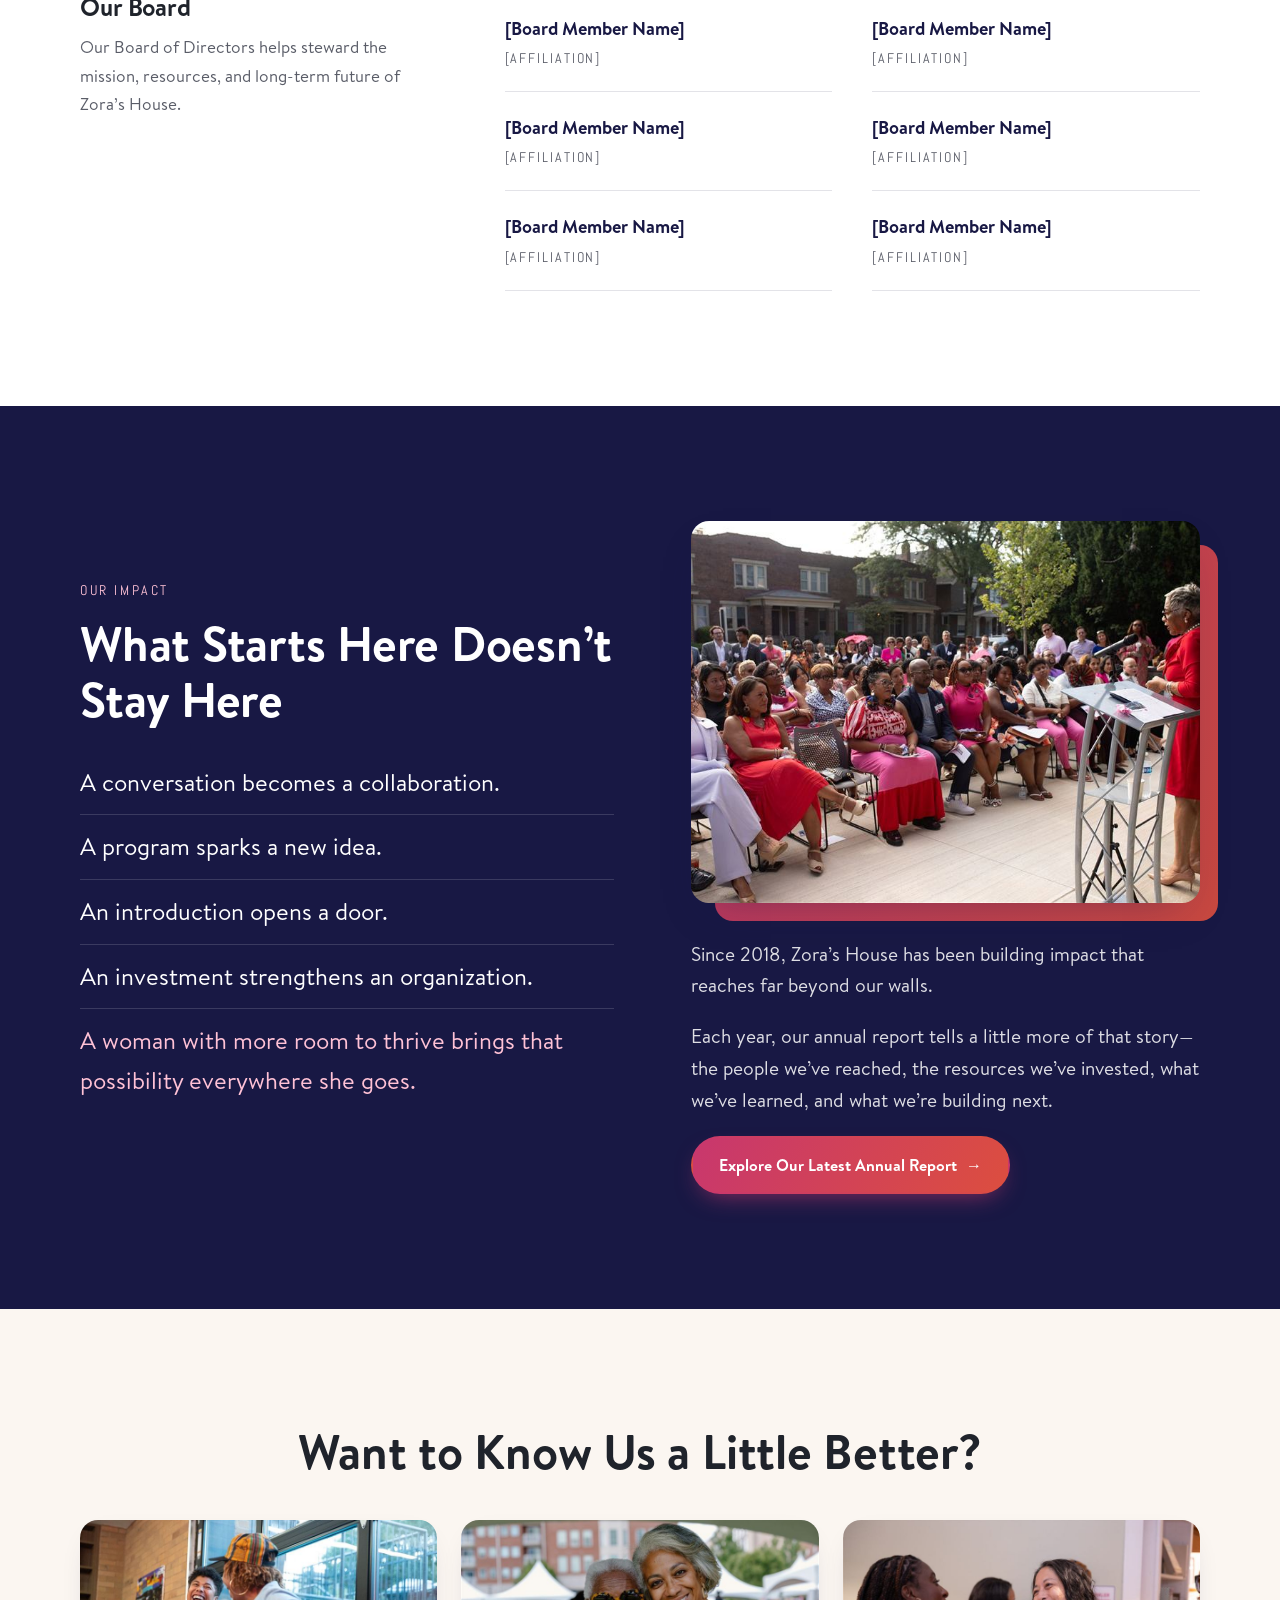
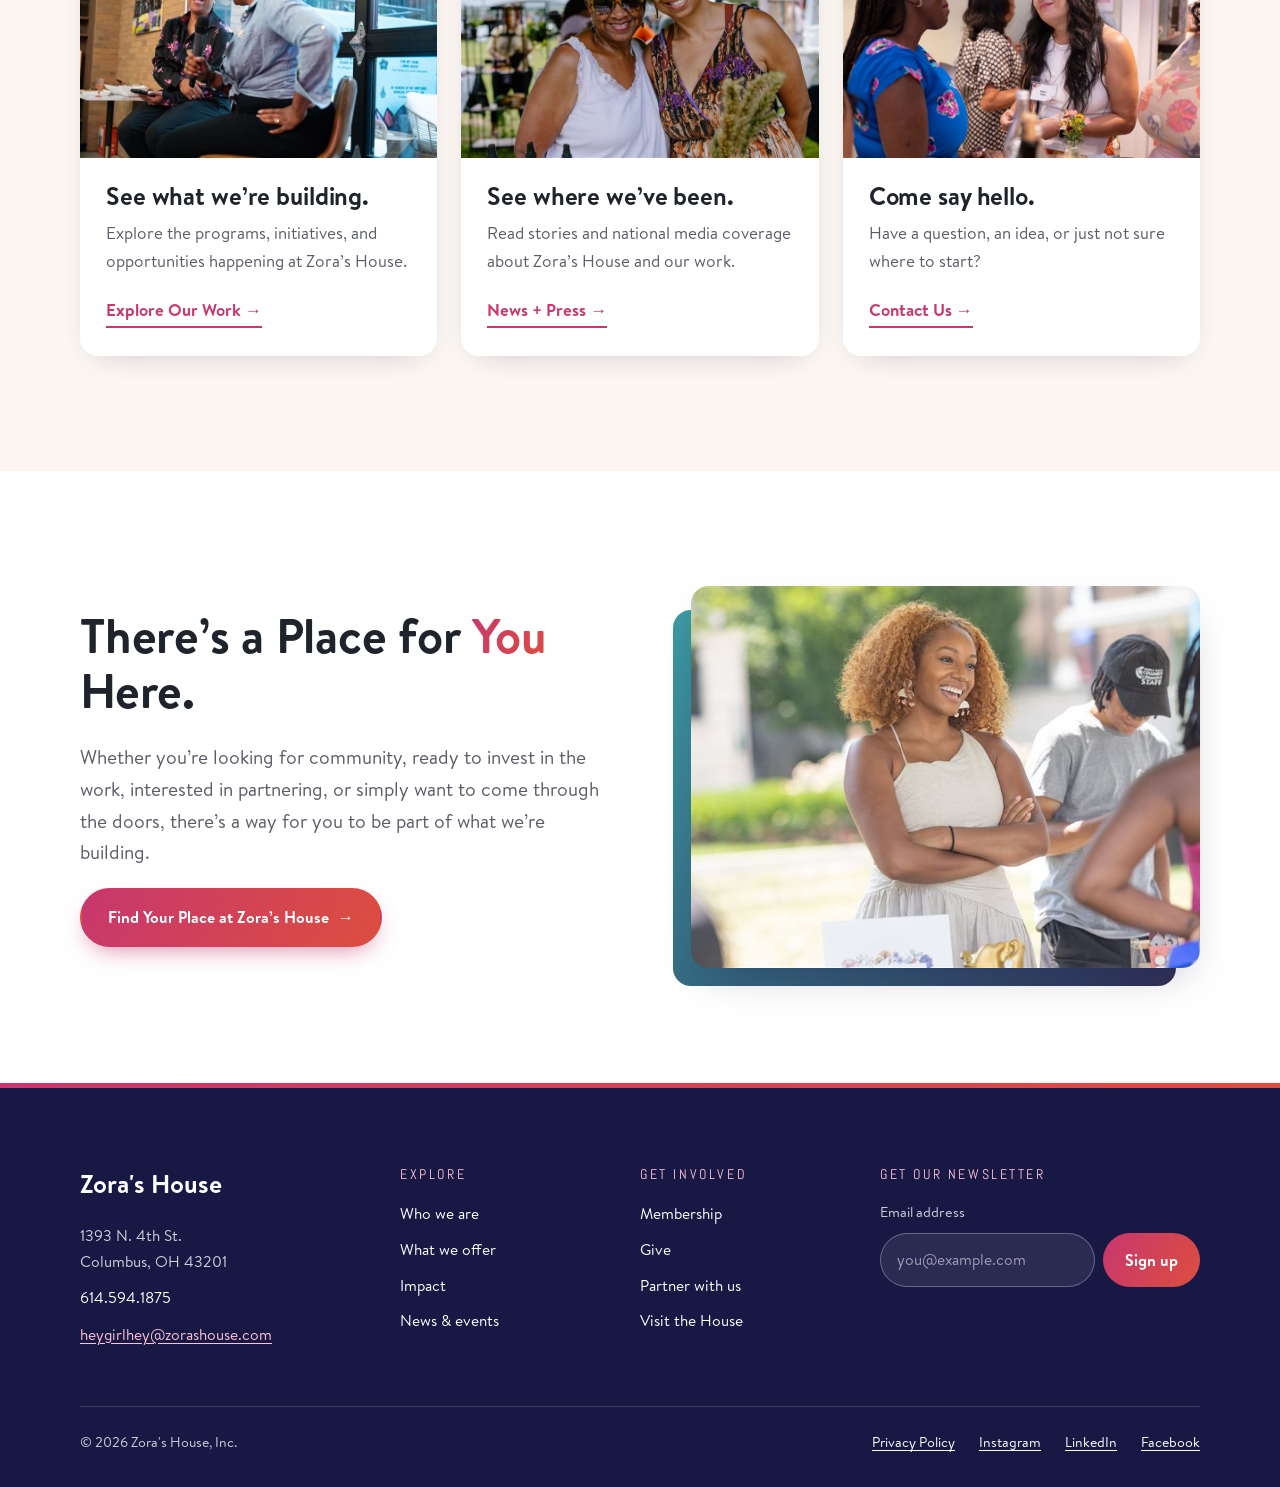
==== commit 293f374e: "Add contet" ====
--- a/site/about.html
+++ b/site/about.html
@@ -342,15 +342,15 @@
 
 </main>
 
-<!-- SITE FOOTER: identical on every page. Replace the [bracketed] details and the # links. -->
+<!-- SITE FOOTER: identical on every page. Replace the # links. -->
 <footer class="zh zh-site-footer">
   <div class="zh-wrap">
     <div class="zh-footer__grid">
       <div class="zh-footer__about">
         <p class="zh-footer__brand">Zora's House</p>
-        <p>1393 N 4th St<br>Columbus, OH 43201</p>
-        <p>[Opening hours] · Home of The Purple Door Cafe</p>
-        <p class="zh-footer__email"><a href="mailto:hello@example.com" data-zh-pending="Zora's House email address">[ZH email address]</a></p>
+        <p>1393 N. 4th St.<br>Columbus, OH 43201</p>
+        <p><a href="tel:+16145941875">614.594.1875</a></p>
+        <p class="zh-footer__email"><a href="mailto:heygirlhey@zorashouse.com">heygirlhey@zorashouse.com</a></p>
       </div>
       <div>
         <p class="zh-footer__title">Explore</p>
@@ -366,8 +366,8 @@
         <ul class="zh-footer__links">
           <li><a href="membership.html">Membership</a></li>
           <li><a href="#" data-zh-pending="Donate page URL">Give</a></li>
-          <li><a href="contact.html?topic=Partnering%20with%20Zora%E2%80%99s%20House">Partner with us</a></li>
-          <li><a href="contact.html?topic=Visiting%20or%20booking%20the%20House">Visit the House</a></li>
+          <li><a href="contact.html?topic=Partnership">Partner with us</a></li>
+          <li><a href="contact.html">Visit the House</a></li>
         </ul>
       </div>
       <div>
--- a/site/assets/css/zora.css
+++ b/site/assets/css/zora.css
@@ -752,6 +752,85 @@
 }
 
 /* ==========================================================================
+   Page content: Membership, Contact, Events/Calendar
+   ========================================================================== */
+.zh-measure { max-width: 72ch; }
+.zh-section--flushbottom { padding-bottom: 0; }
+.zh-facts--after { margin-top: 40px; }
+.zh-faq details p a, .zh-formcard__note a { color: var(--zh-magenta); text-underline-offset: 3px; }
+.zh-form label .zh-form__opt { font-family: var(--zh-font-body); font-weight: 400; color: var(--zh-muted); }
+.zh-info .zh-h3 + .zh-link { margin-top: 4px; }
+
+/* storytelling break: a strip of photos */
+.zh-gallery { display: grid; grid-template-columns: repeat(3, 1fr); gap: 6px; }
+.zh-gallery img { width: 100%; aspect-ratio: 4 / 3; object-fit: cover; display: block; }
+
+/* testimonials */
+.zh-section--navy .zh-center .zh-h2 { margin-bottom: 0; }
+.zh-quotes { display: grid; grid-template-columns: repeat(3, 1fr); gap: 24px; margin-top: 48px; }
+.zh-quote { margin: 0; padding: clamp(26px, 3vw, 36px); border-radius: var(--zh-radius); background: rgba(255, 255, 255, .06); border-top: 5px solid var(--zh-magenta); display: flex; flex-direction: column; }
+.zh-quote:nth-child(2) { border-top-color: var(--zh-coral); }
+.zh-quote:nth-child(3) { border-top-color: var(--zh-teal); }
+.zh-quote blockquote { margin: 0 0 20px; flex: 1; }
+.zh-quote blockquote p { font-family: var(--zh-font-head); font-size: 1.15rem; line-height: 1.55; color: var(--zh-white); margin: 0; }
+.zh-quote figcaption { font-family: var(--zh-font-accent); font-size: .85rem; letter-spacing: .16em; text-transform: uppercase; color: #ffc2d6; }
+.zh-quote figcaption::before { content: "— "; }
+
+/* membership updates signup inside the gradient band */
+.zh-signup--band { flex: 1 1 340px; max-width: 460px; }
+.zh-news .zh-eyebrow { color: #ffd6e4; }
+
+/* events: featured, rows with photo, toolbar, view toggle */
+.zh-feature--spaced { margin: 40px 0 0; }
+.zh-erow { grid-template-columns: 200px 1fr auto; }
+.zh-erow__media { position: relative; }
+.zh-erow__media img { width: 100%; aspect-ratio: 4 / 3; object-fit: cover; border-radius: 12px; display: block; }
+.zh-erow__media .zh-event__date { position: absolute; top: 10px; left: 10px; width: 62px; height: 62px; }
+.zh-erow__media .zh-event__date strong { font-size: 1.3rem; }
+.zh-erow .zh-event__title a { color: inherit; text-decoration: none; }
+.zh-erow .zh-event__title a:hover { color: var(--zh-magenta); }
+.zh-erow__host { margin: 4px 0 0; font-size: .92rem; font-weight: 700; color: var(--zh-navy); }
+.zh-erow__desc { margin: 4px 0 0; color: var(--zh-muted); }
+.zh-elist[hidden] { display: none; }
+
+.zh-etools { display: flex; flex-wrap: wrap; justify-content: space-between; align-items: flex-end; gap: 16px 24px; margin-bottom: 28px; }
+.zh-etools .zh-efilter { margin: 0; flex: 1 1 600px; }
+.zh-etools .zh-efilter select { min-width: 170px; }
+.zh-eview { display: inline-flex; padding: 4px; border-radius: 999px; border: 1.5px solid rgba(24, 24, 68, .18); }
+.zh-eview button { border: 0; background: transparent; padding: 9px 18px; border-radius: 999px; font-family: var(--zh-font-head); font-weight: 700; font-size: .92rem; color: var(--zh-navy); cursor: pointer; }
+.zh-eview button[aria-pressed="true"] { background: var(--zh-navy); color: var(--zh-white); }
+.zh-eview button:focus-visible { outline: 3px solid var(--zh-teal); outline-offset: 2px; }
+
+/* events: calendar view */
+.zh-cal[hidden] { display: none; }
+.zh-cal__head { display: flex; align-items: center; gap: 16px; margin-bottom: 16px; }
+.zh-cal__title { flex: 1; text-align: center; margin: 0; }
+.zh-cal__grid { width: 100%; border-collapse: collapse; table-layout: fixed; }
+.zh-cal__grid th { padding: 10px 4px; font-family: var(--zh-font-accent); font-size: .8rem; font-weight: 400; letter-spacing: .14em; text-transform: uppercase; color: var(--zh-muted); }
+.zh-cal__grid td { height: 112px; padding: 8px; vertical-align: top; border: 1px solid rgba(24, 24, 68, .1); background: var(--zh-white); }
+.zh-cal__grid td.is-blank { background: var(--zh-cream); }
+.zh-cal__day { display: inline-grid; place-items: center; width: 28px; height: 28px; border-radius: 50%; font-size: .9rem; font-weight: 700; color: var(--zh-navy); }
+.zh-cal__grid td.is-today .zh-cal__day { background: var(--zh-magenta); color: var(--zh-white); }
+.zh-cal__ev { display: block; margin-top: 4px; padding: 4px 8px; border-radius: 6px; border-left: 3px solid var(--zh-magenta); background: var(--zh-blush); color: var(--zh-navy); font-size: .8rem; font-weight: 700; line-height: 1.3; text-decoration: none; overflow: hidden; text-overflow: ellipsis; white-space: nowrap; }
+.zh-cal__ev:hover { background: #f3d6e2; }
+
+@media (max-width: 860px) {
+  .zh-quotes { grid-template-columns: 1fr; }
+  .zh-erow { grid-template-columns: 150px 1fr; }
+}
+
+@media (max-width: 560px) {
+  .zh-gallery { grid-template-columns: 1fr 1fr; }
+  .zh-gallery img:first-child { grid-column: 1 / -1; }
+  .zh-erow { grid-template-columns: 1fr; }
+  .zh-erow__media img { aspect-ratio: 16 / 9; }
+  .zh-etools .zh-efilter select { min-width: 0; }
+  .zh-cal__grid td { height: 64px; padding: 4px; }
+  .zh-cal__day { width: 24px; height: 24px; font-size: .8rem; }
+  .zh-cal__ev { display: inline-block; width: 10px; height: 10px; margin: 2px 2px 0 0; padding: 0; border: 0; border-radius: 50%; background: var(--zh-magenta); font-size: 0; }
+}
+
+/* ==========================================================================
    Scroll reveal (enabled by JS; content is visible without it)
    ========================================================================== */
 .zh.zh-js .zh-reveal { opacity: 0; transform: translateY(28px); transition: opacity .8s ease, transform .8s ease; }
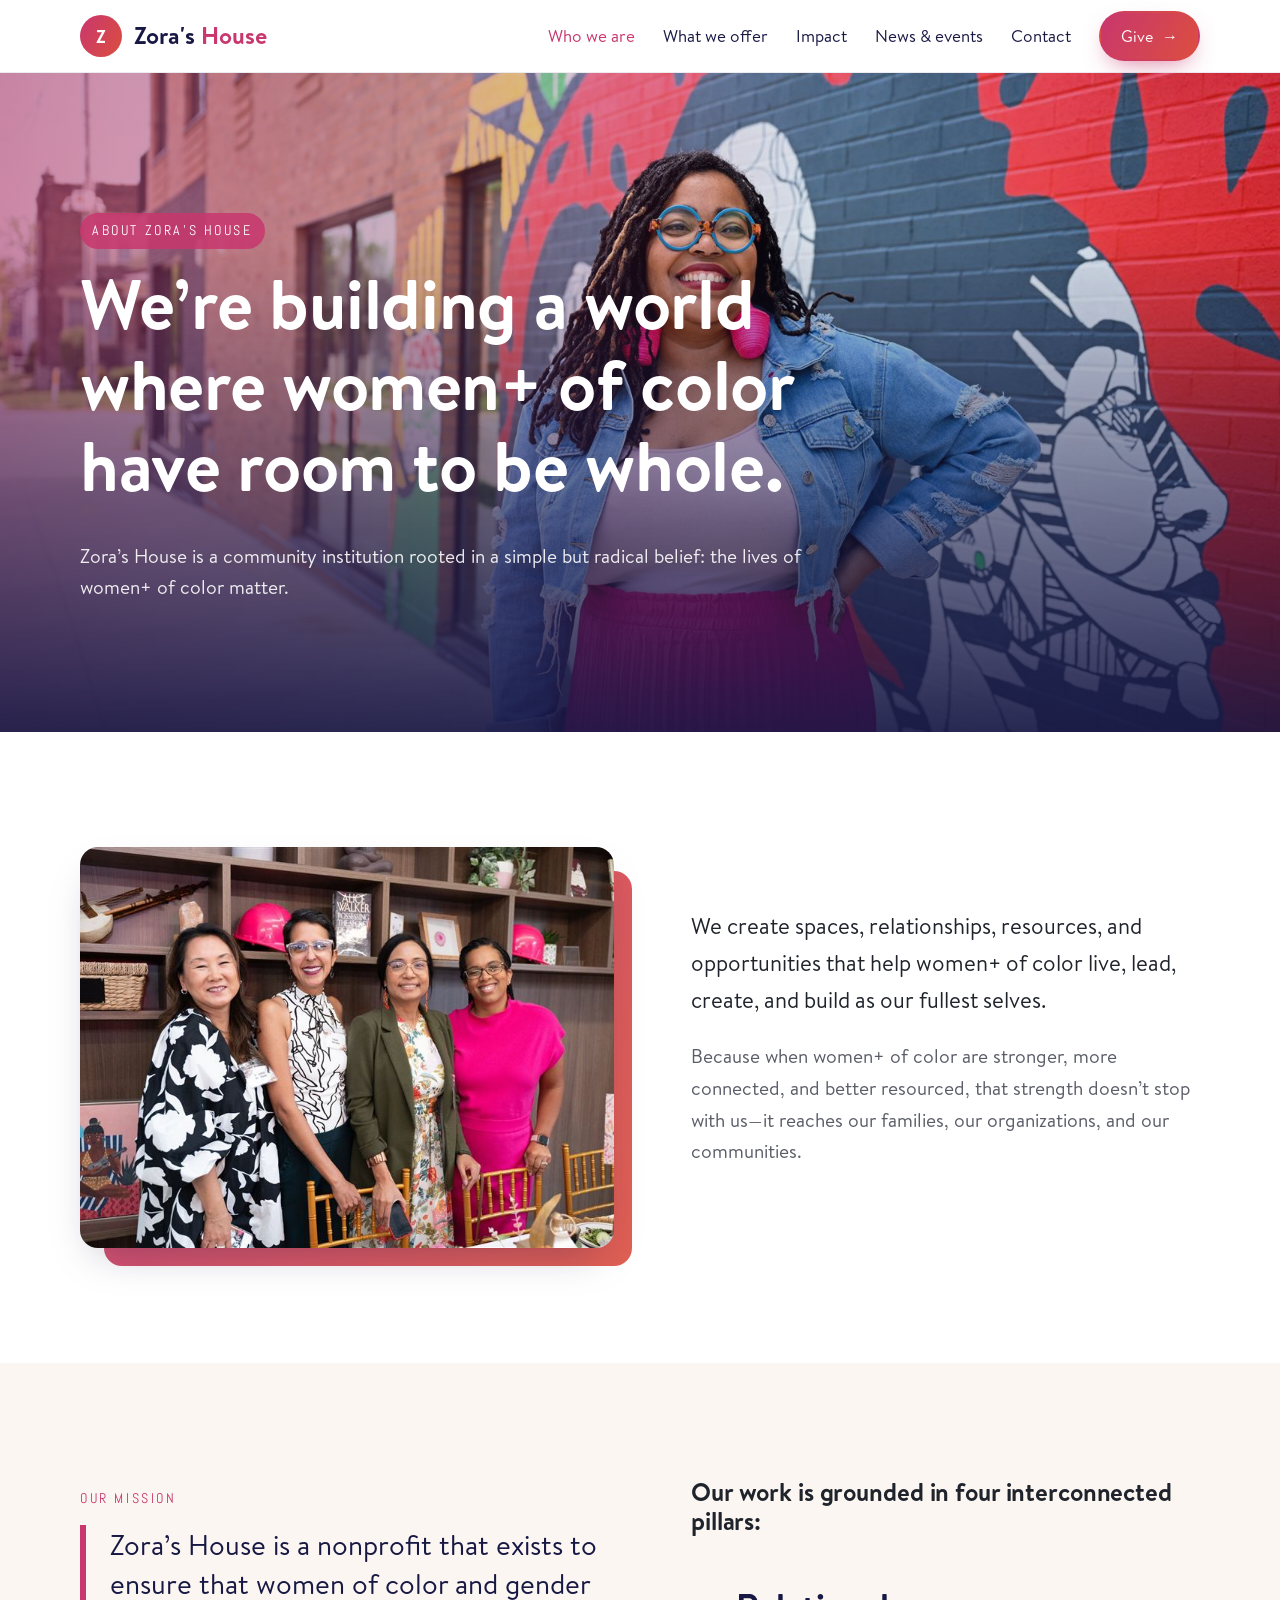
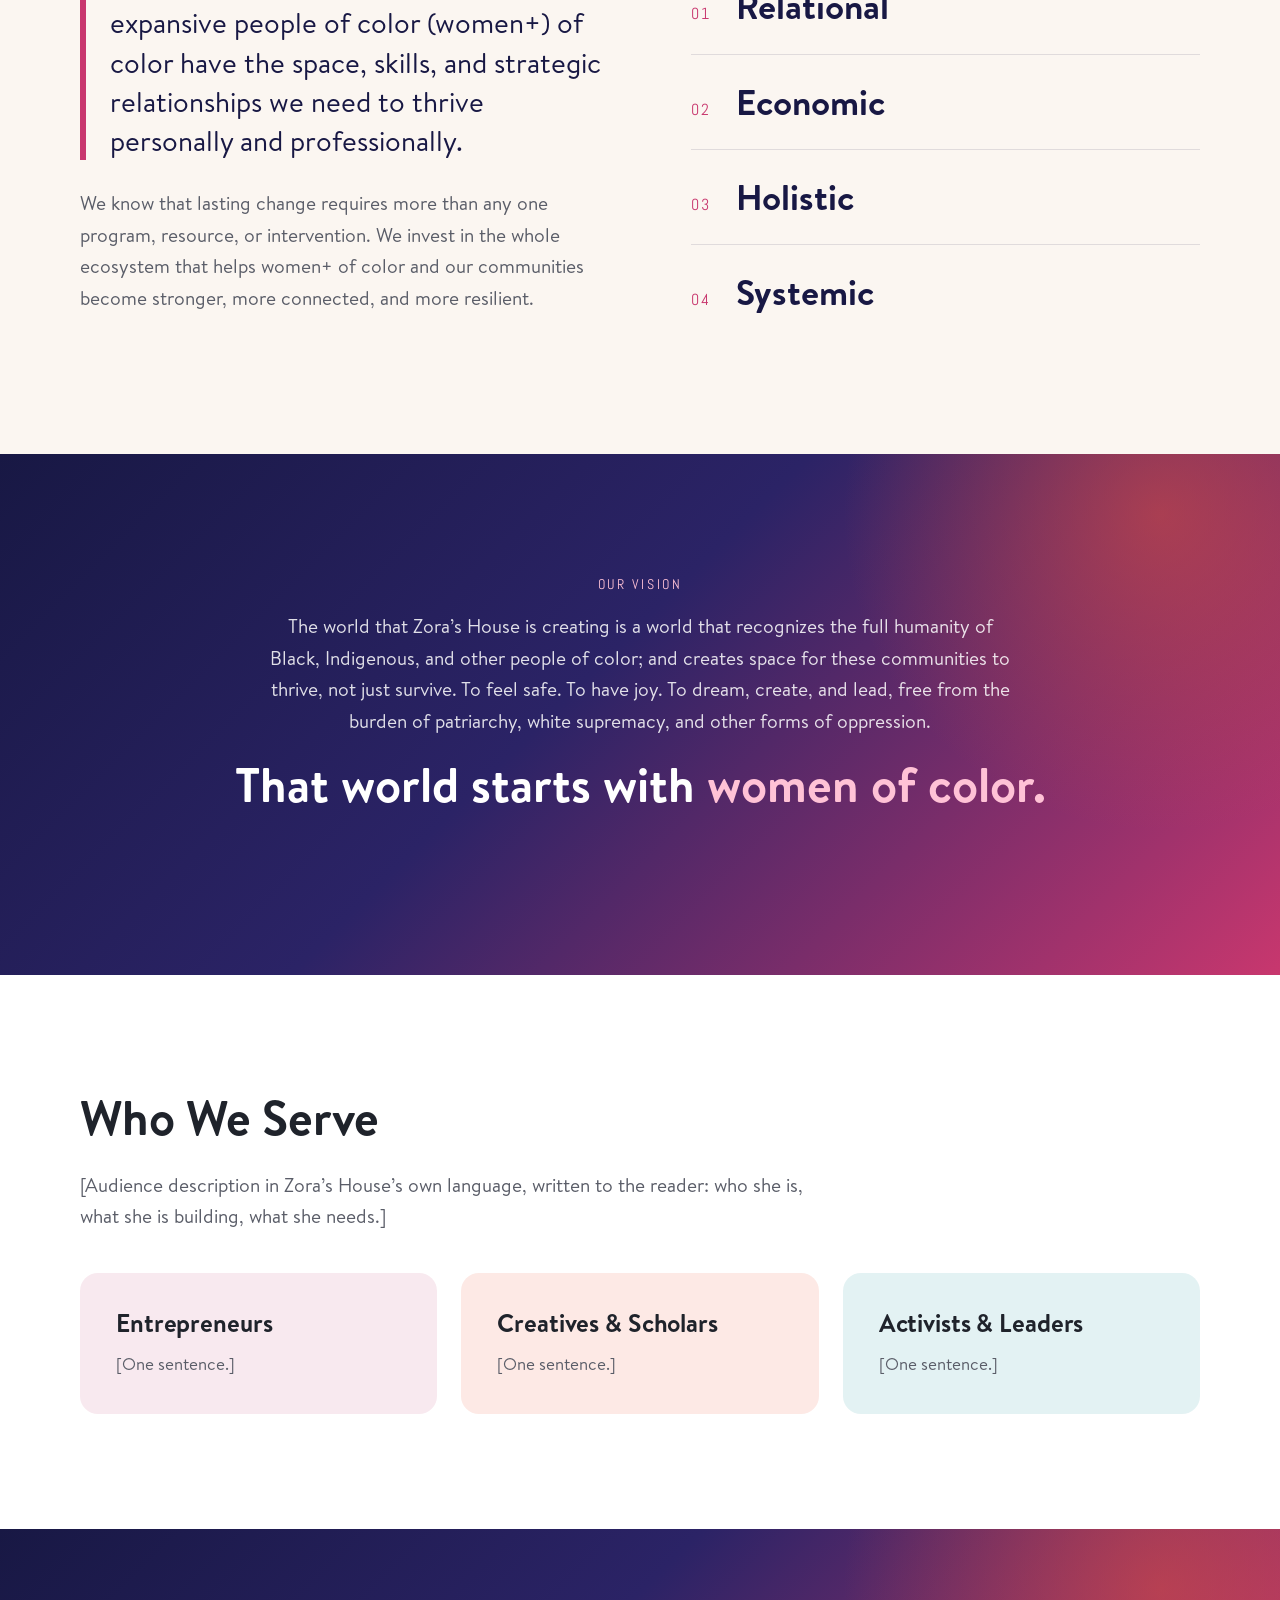
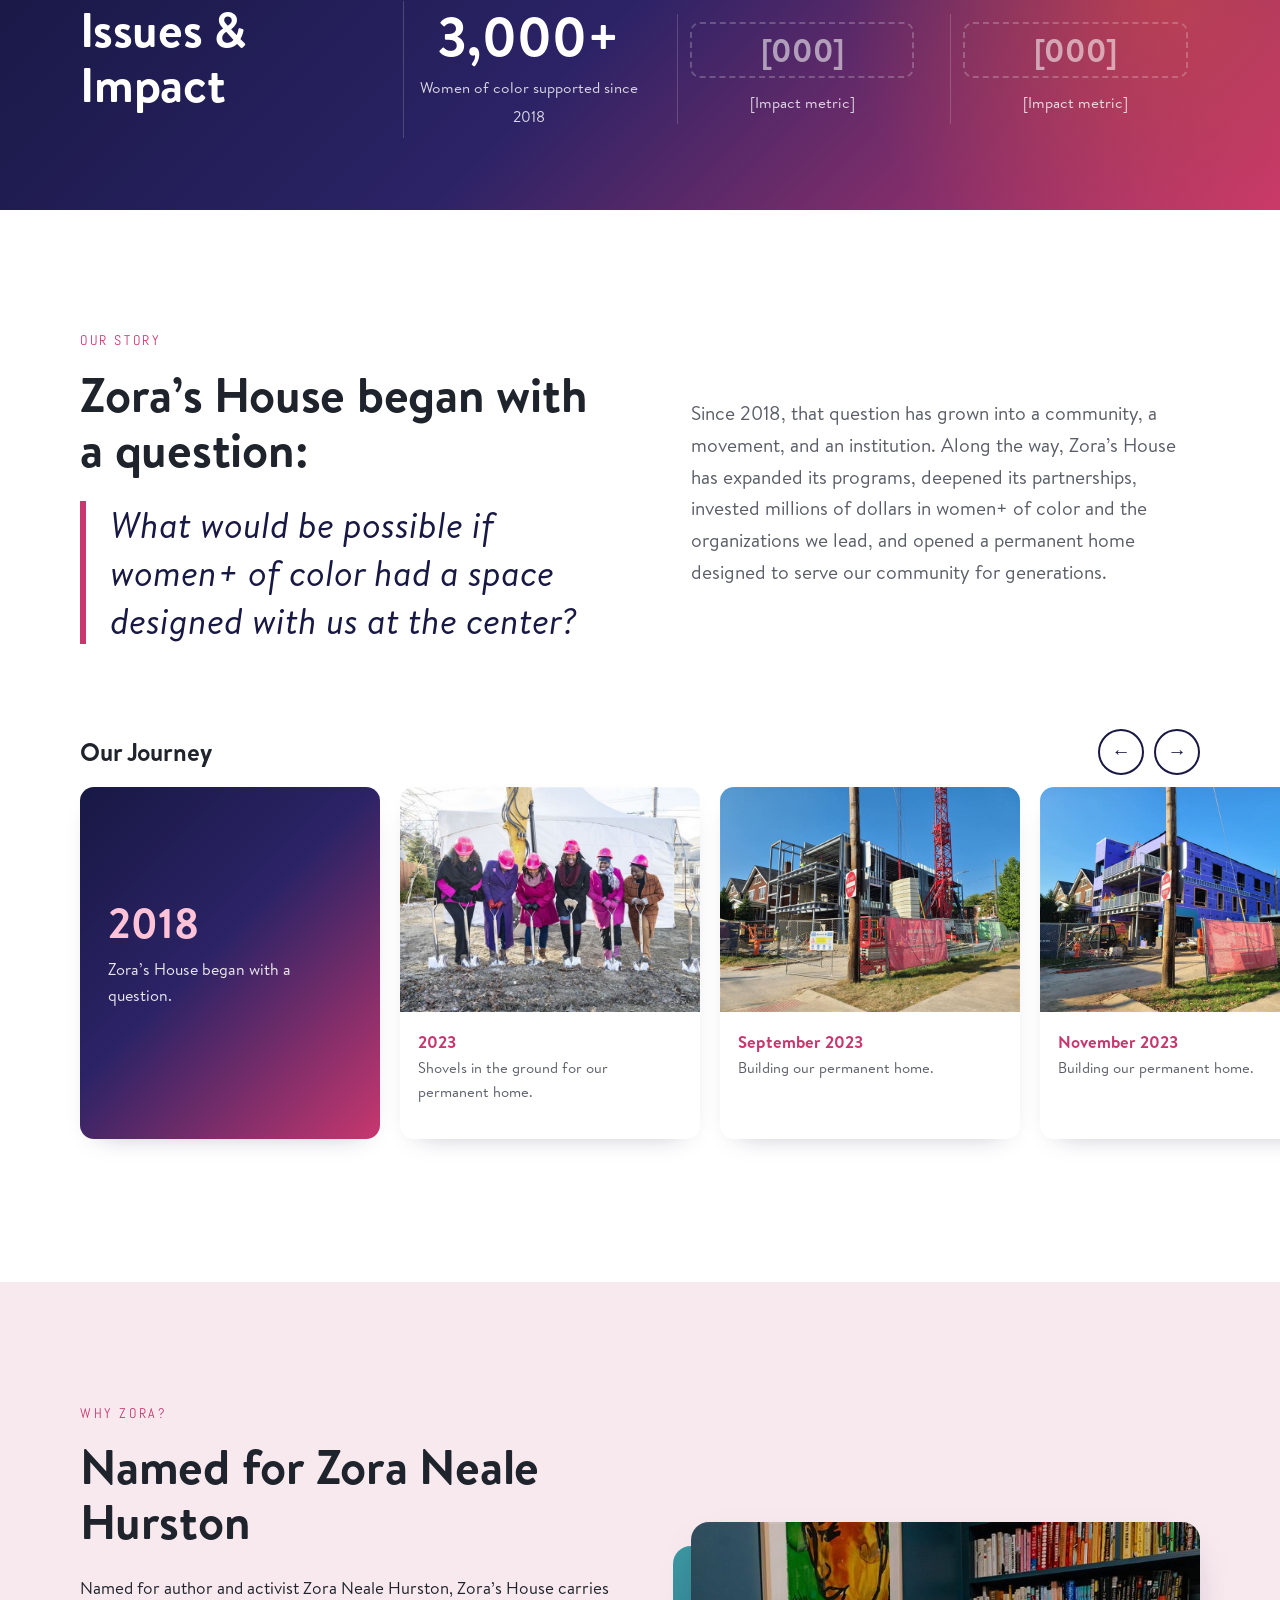
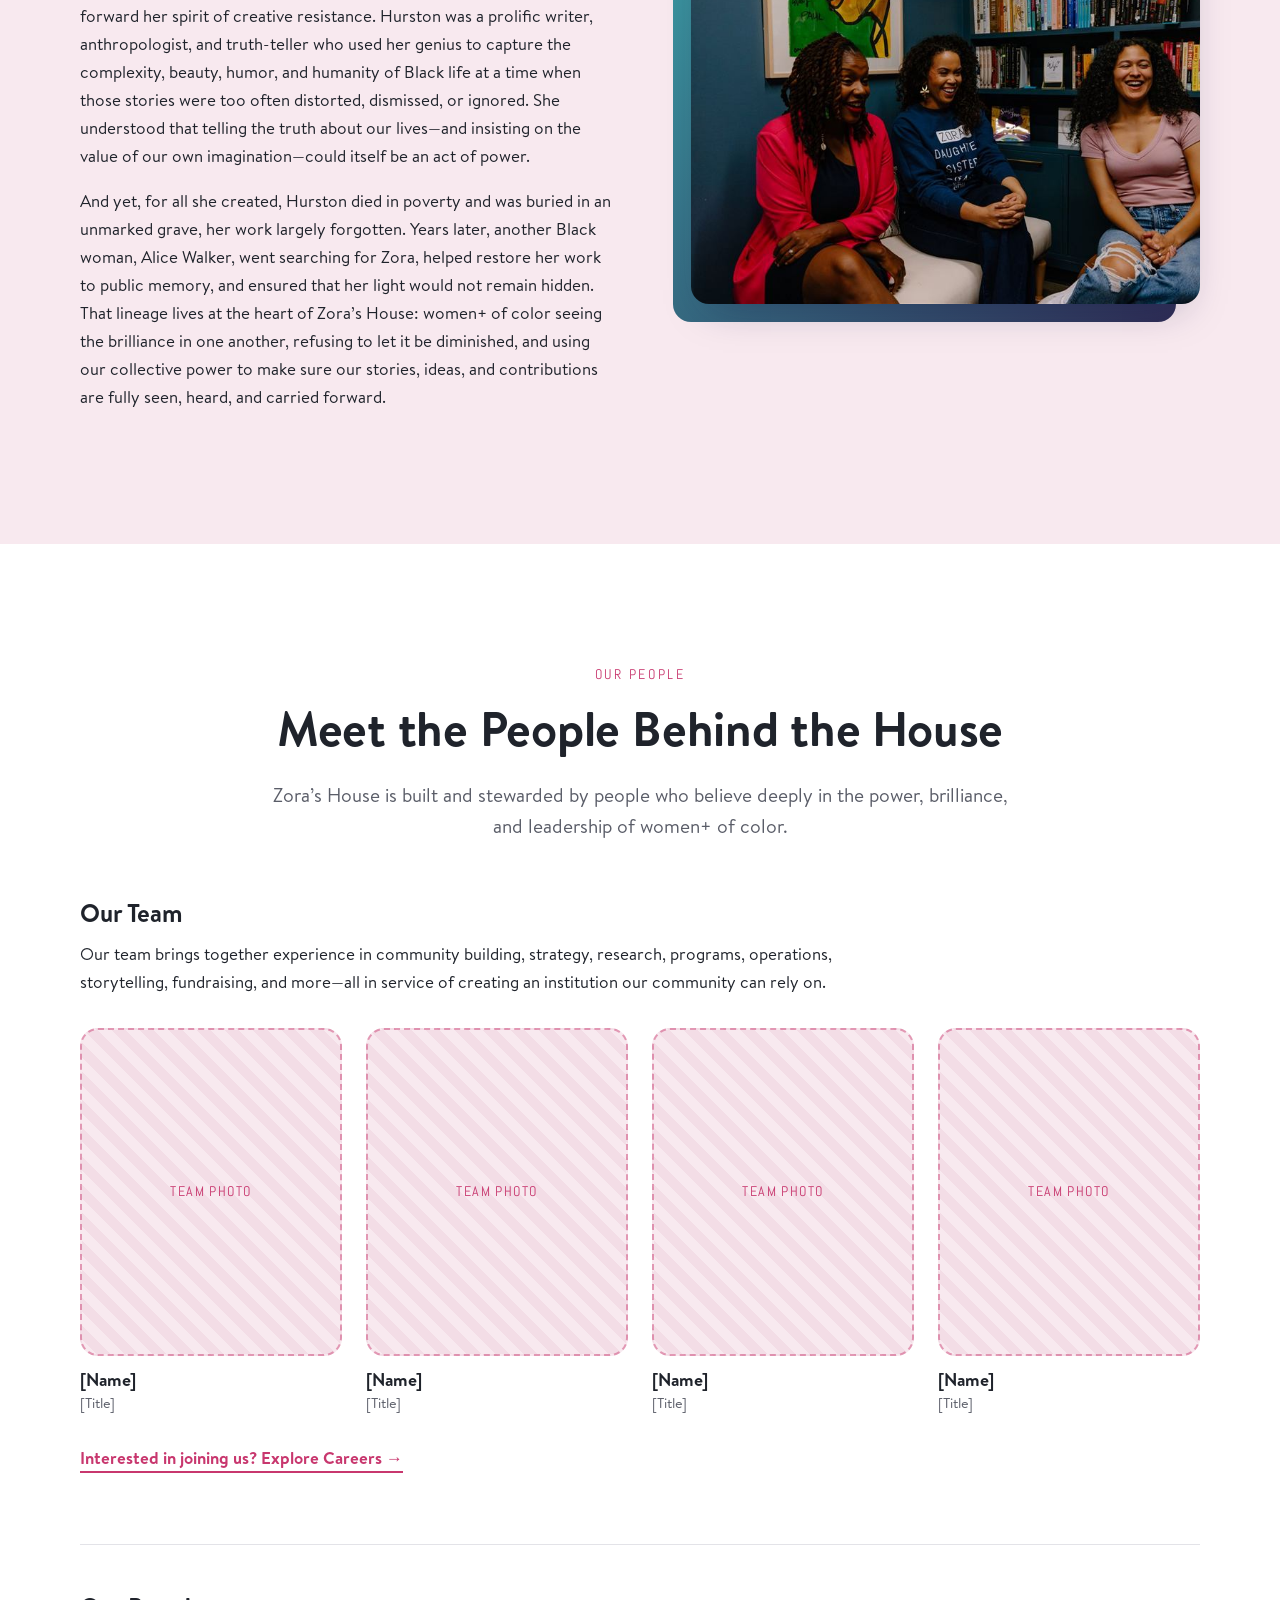
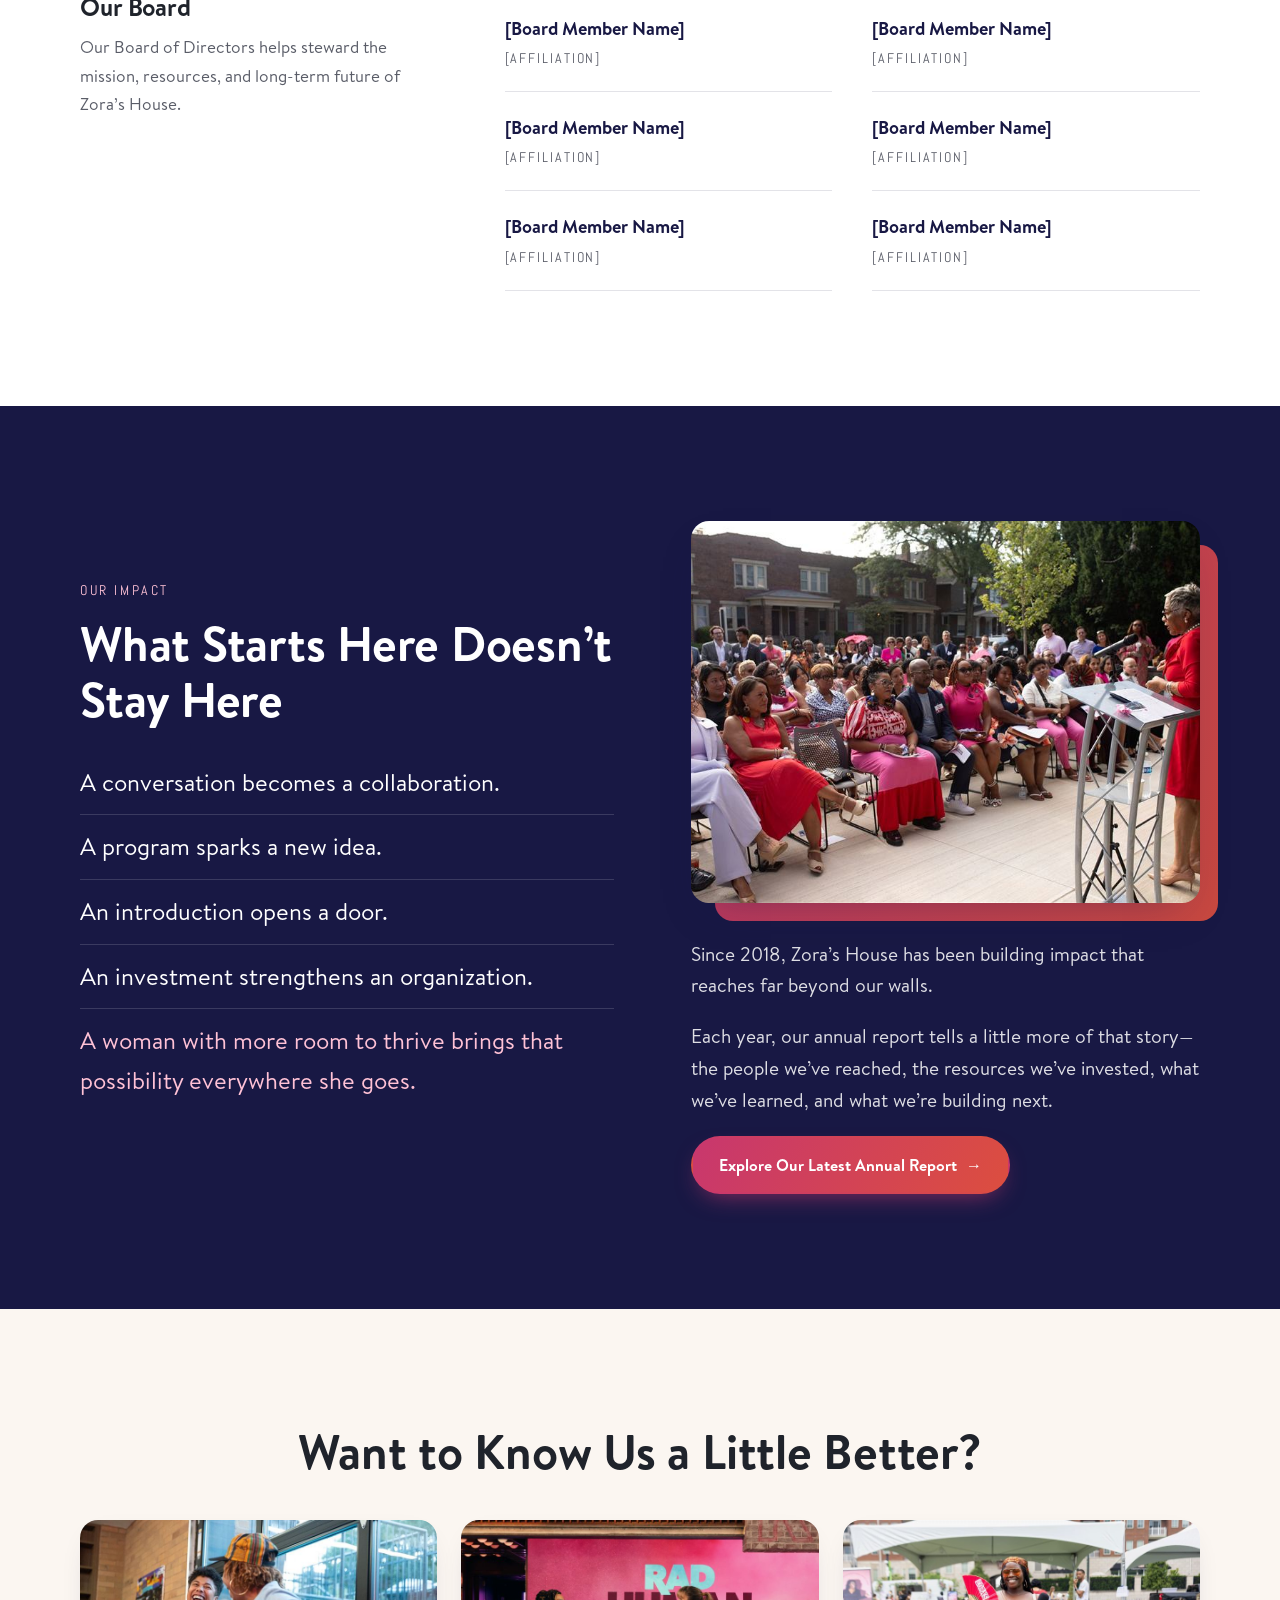
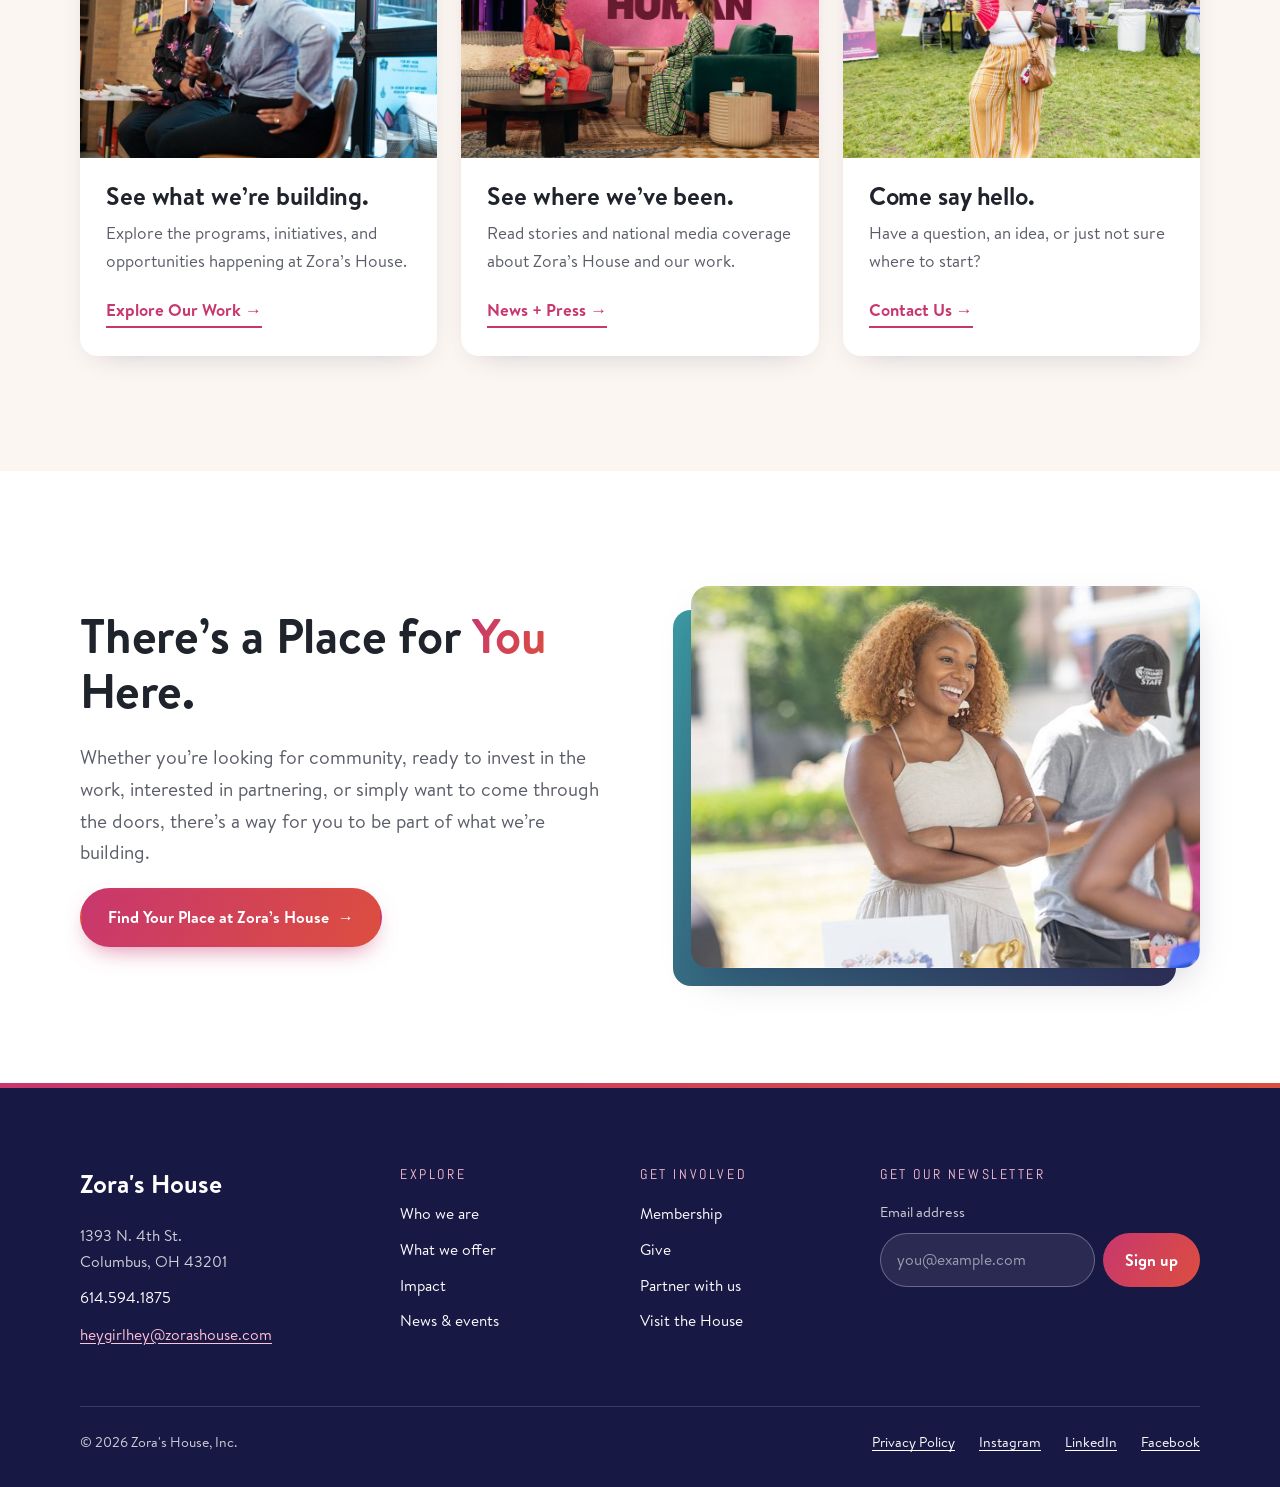
==== commit 9d5f6442: "fix images" ====
--- a/site/about.html
+++ b/site/about.html
@@ -37,7 +37,7 @@
     <div class="zh-hero__media">
       <img src="assets/images/about/dsc-8137.jpg"
            srcset="assets/images/about/dsc-8137-800.jpg 800w, assets/images/about/dsc-8137.jpg 1600w"
-           sizes="100vw" alt="A smiling woman in a denim jacket in front of the Zora's House mural" fetchpriority="high">
+           sizes="100vw" alt="A smiling woman in a denim jacket in front of the Zora's House mural" style="object-position: center 20%;" fetchpriority="high">
     </div>
     <div class="zh-wrap">
       <div class="zh-hero__content">
@@ -305,7 +305,7 @@
           </div>
         </article>
         <article class="zh-pcard zh-reveal" data-delay="1">
-          <img src="assets/images/about/joyfest2026-91-800.jpg" alt="Two women smiling together at an outdoor festival" loading="lazy">
+          <img src="assets/images/press/talk-show-800.jpg" alt="Two women in conversation on a television talk show set" loading="lazy">
           <div class="zh-pcard__body">
             <h3 class="zh-h3">See where we’ve been.</h3>
             <p>Read stories and national media coverage about Zora’s House and our work.</p>
@@ -313,7 +313,7 @@
           </div>
         </article>
         <article class="zh-pcard zh-reveal" data-delay="2">
-          <img src="assets/images/about/dsc-4536-800.jpg" alt="Women chatting and laughing at a Zora's House gathering" loading="lazy">
+          <img src="assets/images/about/summer-woco-market-800.jpg" alt="A smiling woman holding a pink fan at the outdoor Summer WoCO Market" style="object-position: center 15%;" loading="lazy">
           <div class="zh-pcard__body">
             <h3 class="zh-h3">Come say hello.</h3>
             <p>Have a question, an idea, or just not sure where to start?</p>
--- a/site/assets/css/zora.css
+++ b/site/assets/css/zora.css
@@ -241,9 +241,11 @@
 .zh-hero__actions { display: flex; flex-wrap: wrap; gap: 14px; }
 .zh-hero--short { min-height: min(70vh, 640px); }
 
+/* zoom from the top edge so faces near the top of a photo are never pushed out of frame */
+.zh-hero__media img { transform-origin: center top; }
 @keyframes zh-kenburns {
   from { transform: scale(1); }
-  to { transform: scale(1.08) translate(-1%, -1%); }
+  to { transform: scale(1.08) translate(-1%, 0); }
 }
 
 /* ==========================================================================
@@ -632,7 +634,8 @@
    Template pages (D3 Overview, D4 Contact Inquiry, D5 Events)
    ========================================================================== */
 .zh-hero--page { min-height: min(64vh, 600px); }
-.zh-hero--compact { min-height: min(50vh, 460px); }
+/* grows with screen width so wide screens show more of the photo, not a thin strip */
+.zh-hero--compact { min-height: min(85vh, clamp(460px, 40vw, 720px)); }
 .zh-hero--page .zh-hero__content,
 .zh-hero--compact .zh-hero__content { padding-top: clamp(72px, 10vw, 120px); }
 .zh-crumbs { font-size: .92rem; color: rgba(255, 255, 255, .85); margin-bottom: 18px; }
@@ -780,6 +783,17 @@
 .zh-signup--band { flex: 1 1 340px; max-width: 460px; }
 .zh-news .zh-eyebrow { color: #ffd6e4; }
 
+/* photo placeholder tiles: each photo is used only once on the site, so spots still waiting
+   for a photo get a branded tile. Replace the <div class="zh-tile"> with an <img> when one arrives. */
+.zh-tile { display: grid; place-items: center; width: 100%; aspect-ratio: 3 / 2; padding: 12px; background: var(--zh-grad-cool); color: rgba(255, 255, 255, .85); font-family: var(--zh-font-accent); font-size: .8rem; letter-spacing: .16em; text-transform: uppercase; text-align: center; }
+.zh-pcard:nth-child(3n+2) .zh-tile, .zh-split--rev .zh-tile { background: var(--zh-grad-warm); }
+.zh-pcard:nth-child(3n+3) .zh-tile { background: var(--zh-grad-teal); }
+.zh-ne .zh-pcard .zh-tile { aspect-ratio: 16 / 9; }
+.zh-split__media .zh-tile { aspect-ratio: 4 / 3; border-radius: var(--zh-radius); box-shadow: var(--zh-shadow); }
+.zh-hero__media.zh-tile { padding: 0; aspect-ratio: auto; }
+.zh-tile--soft { background: var(--zh-blush); color: var(--zh-magenta); }
+.zh-erow__media .zh-tile { aspect-ratio: 4 / 3; border-radius: 12px; align-items: end; padding-bottom: 14px; font-size: .7rem; }
+
 /* events: featured, rows with photo, toolbar, view toggle */
 .zh-feature--spaced { margin: 40px 0 0; }
 .zh-erow { grid-template-columns: 200px 1fr auto; }
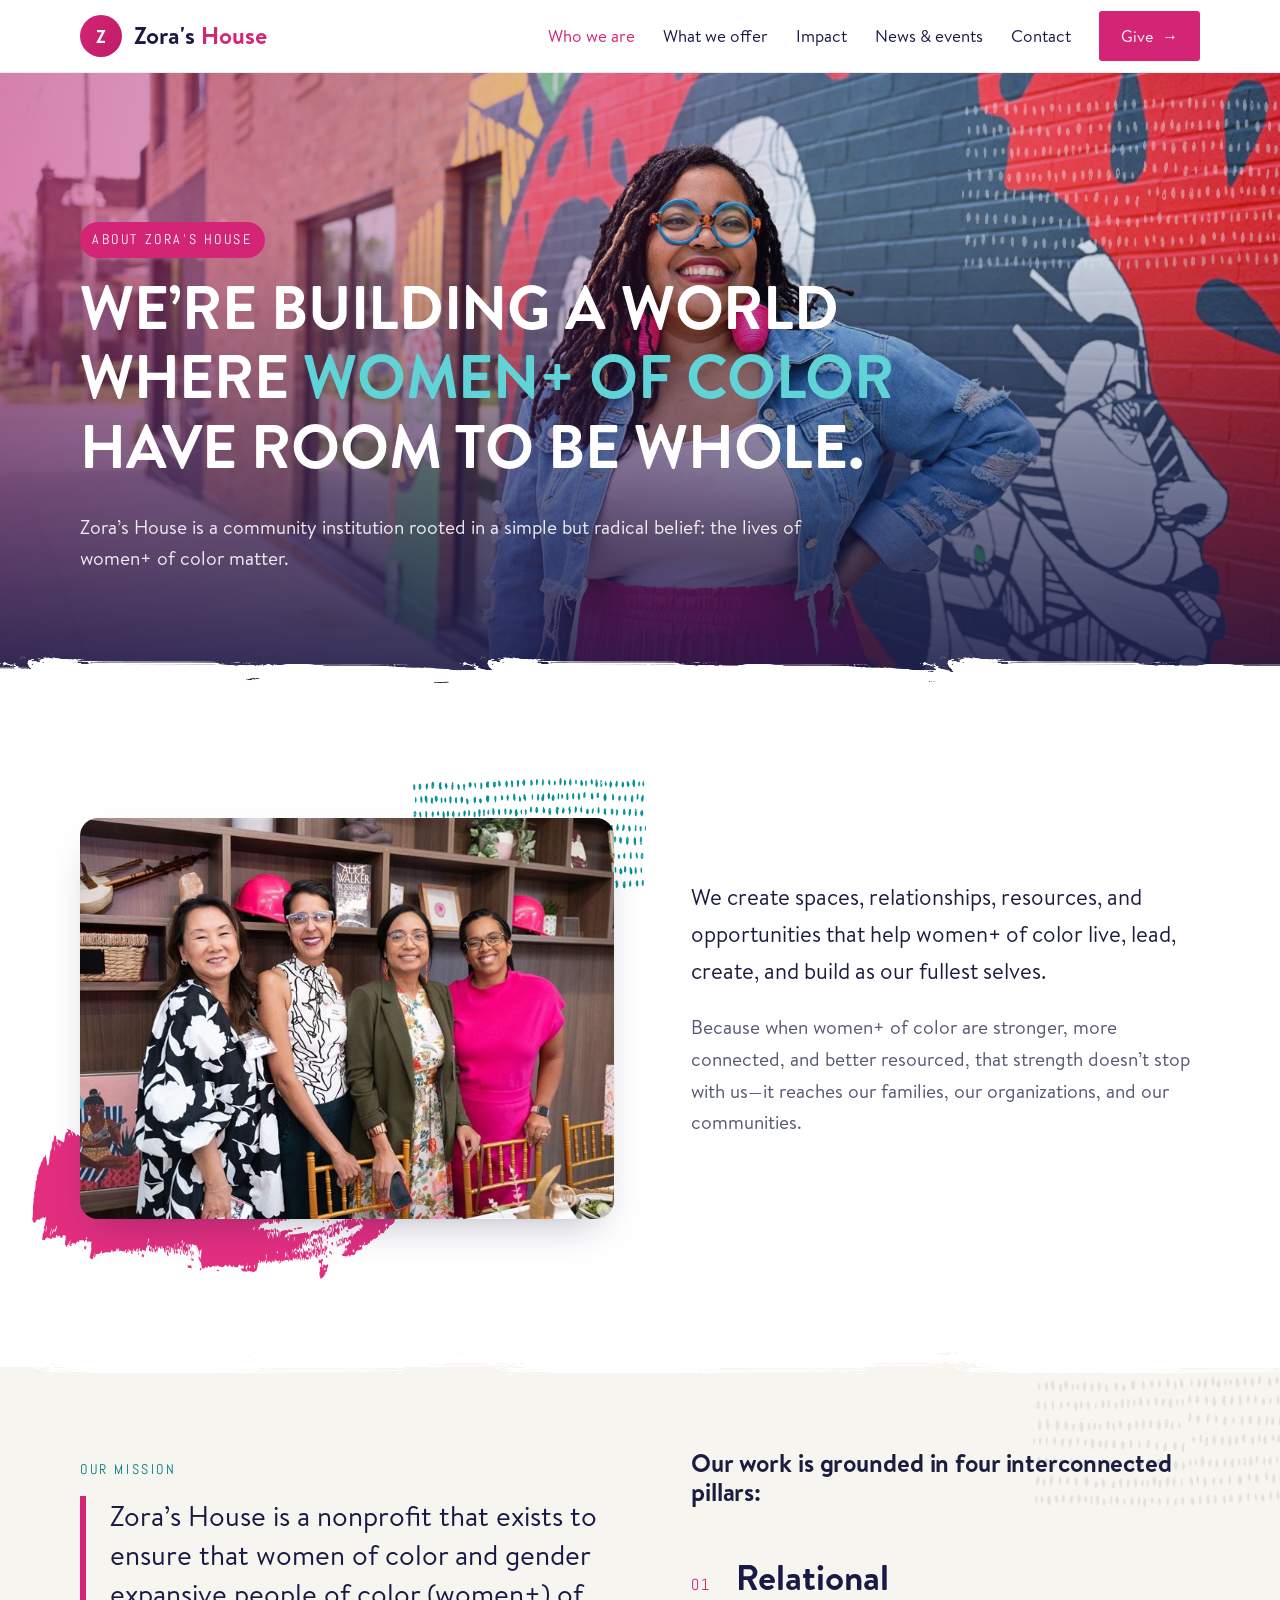
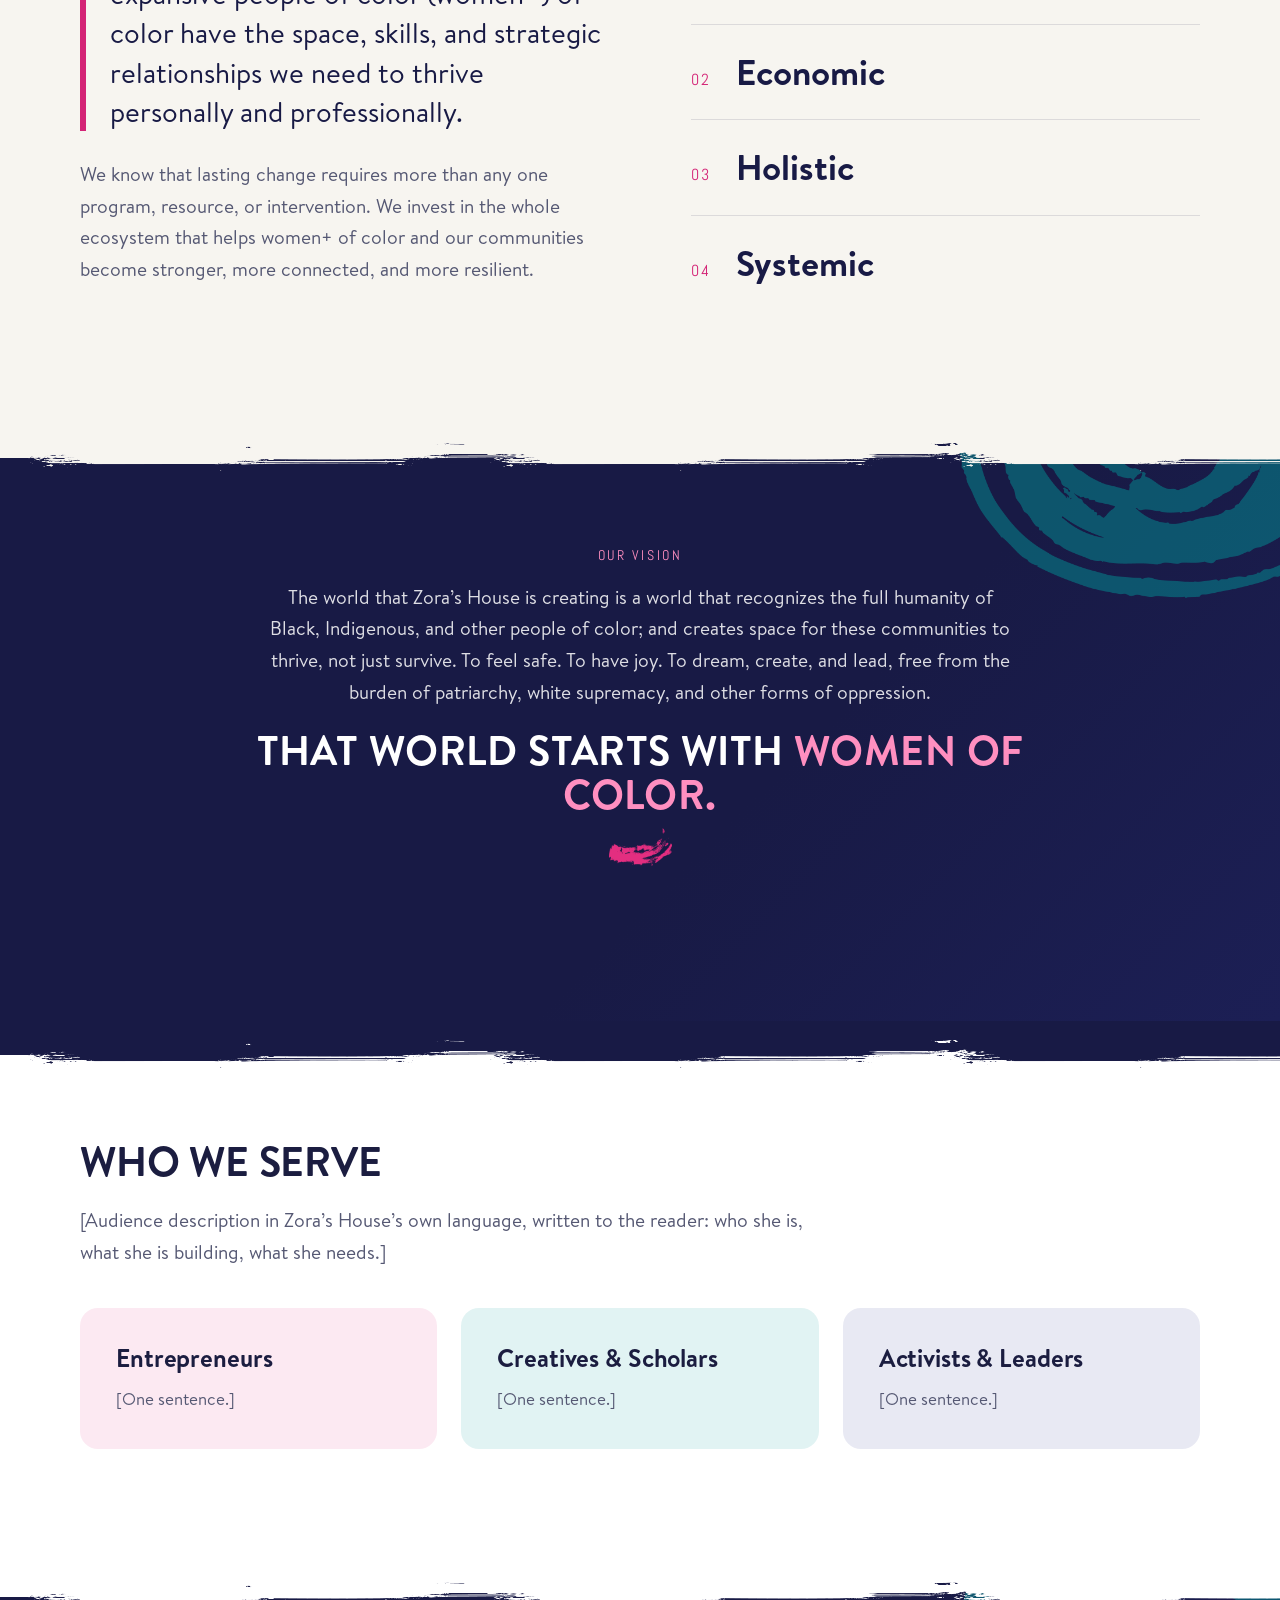
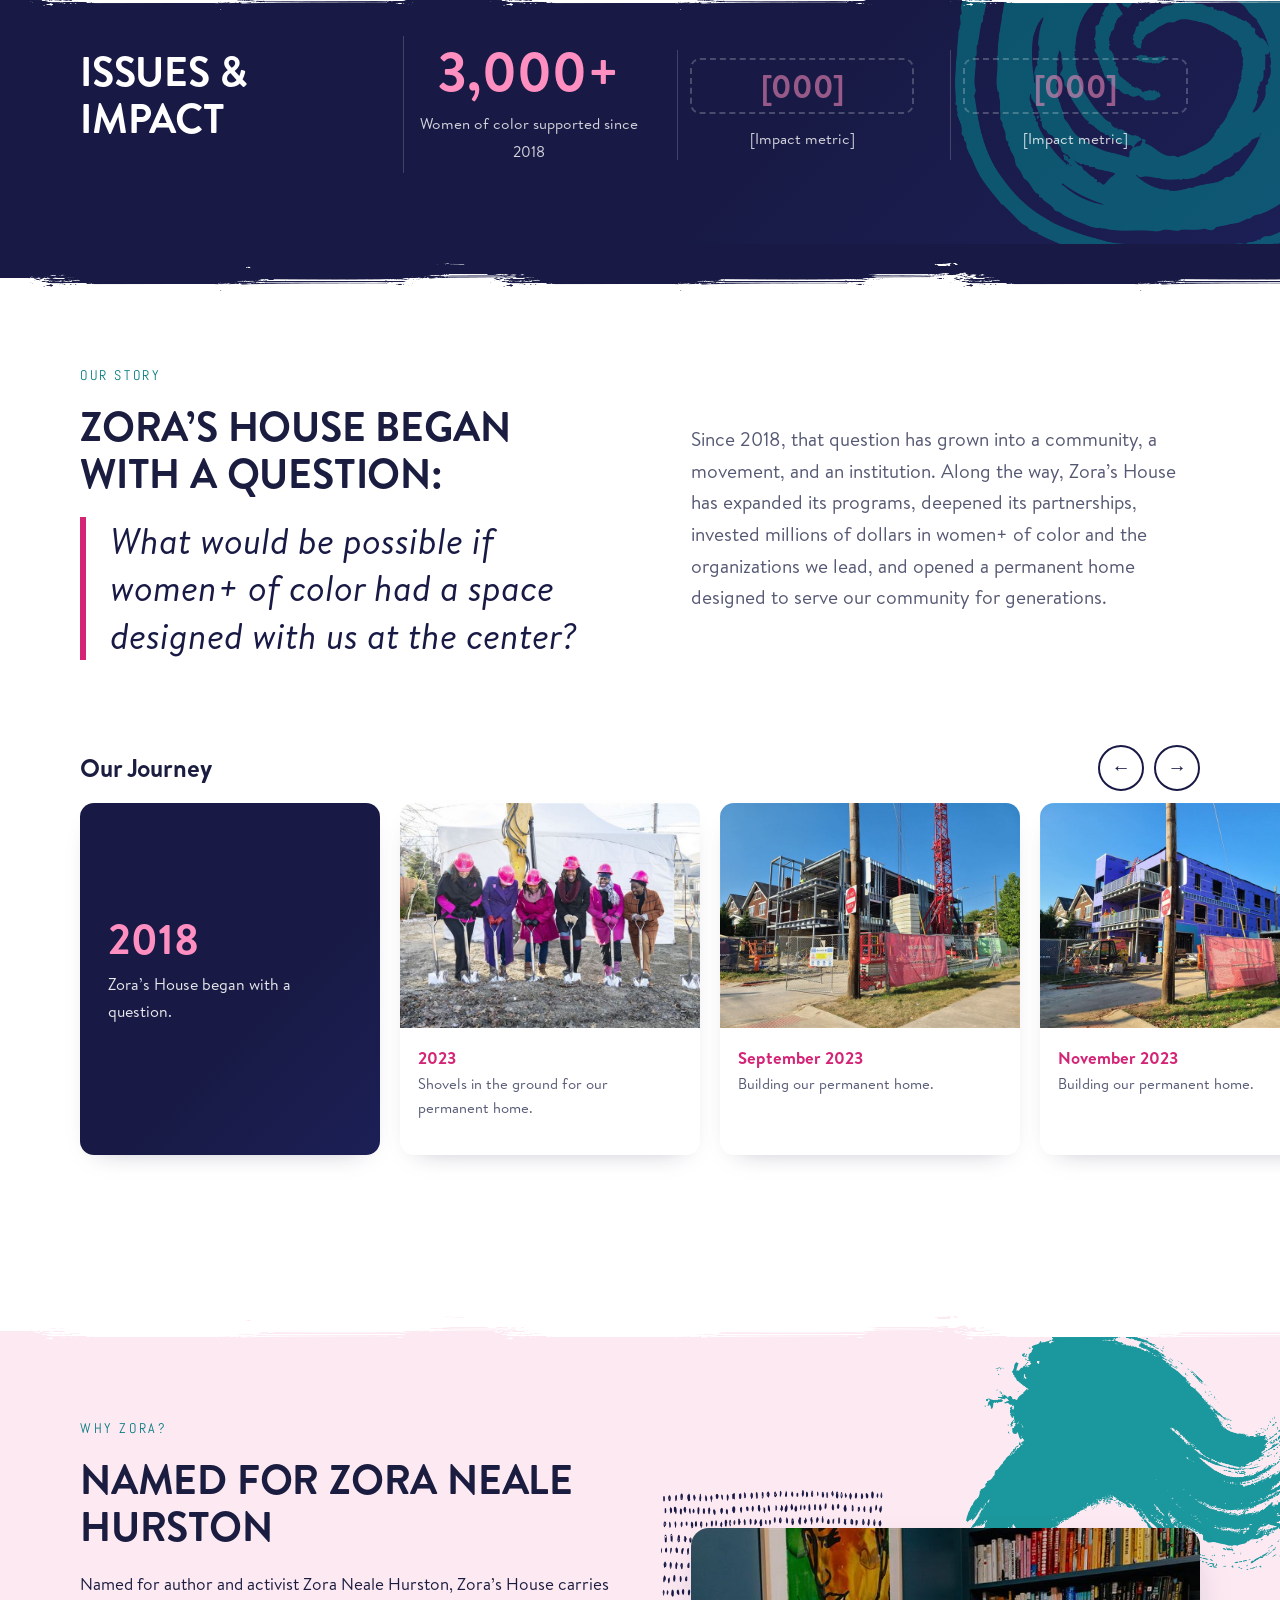
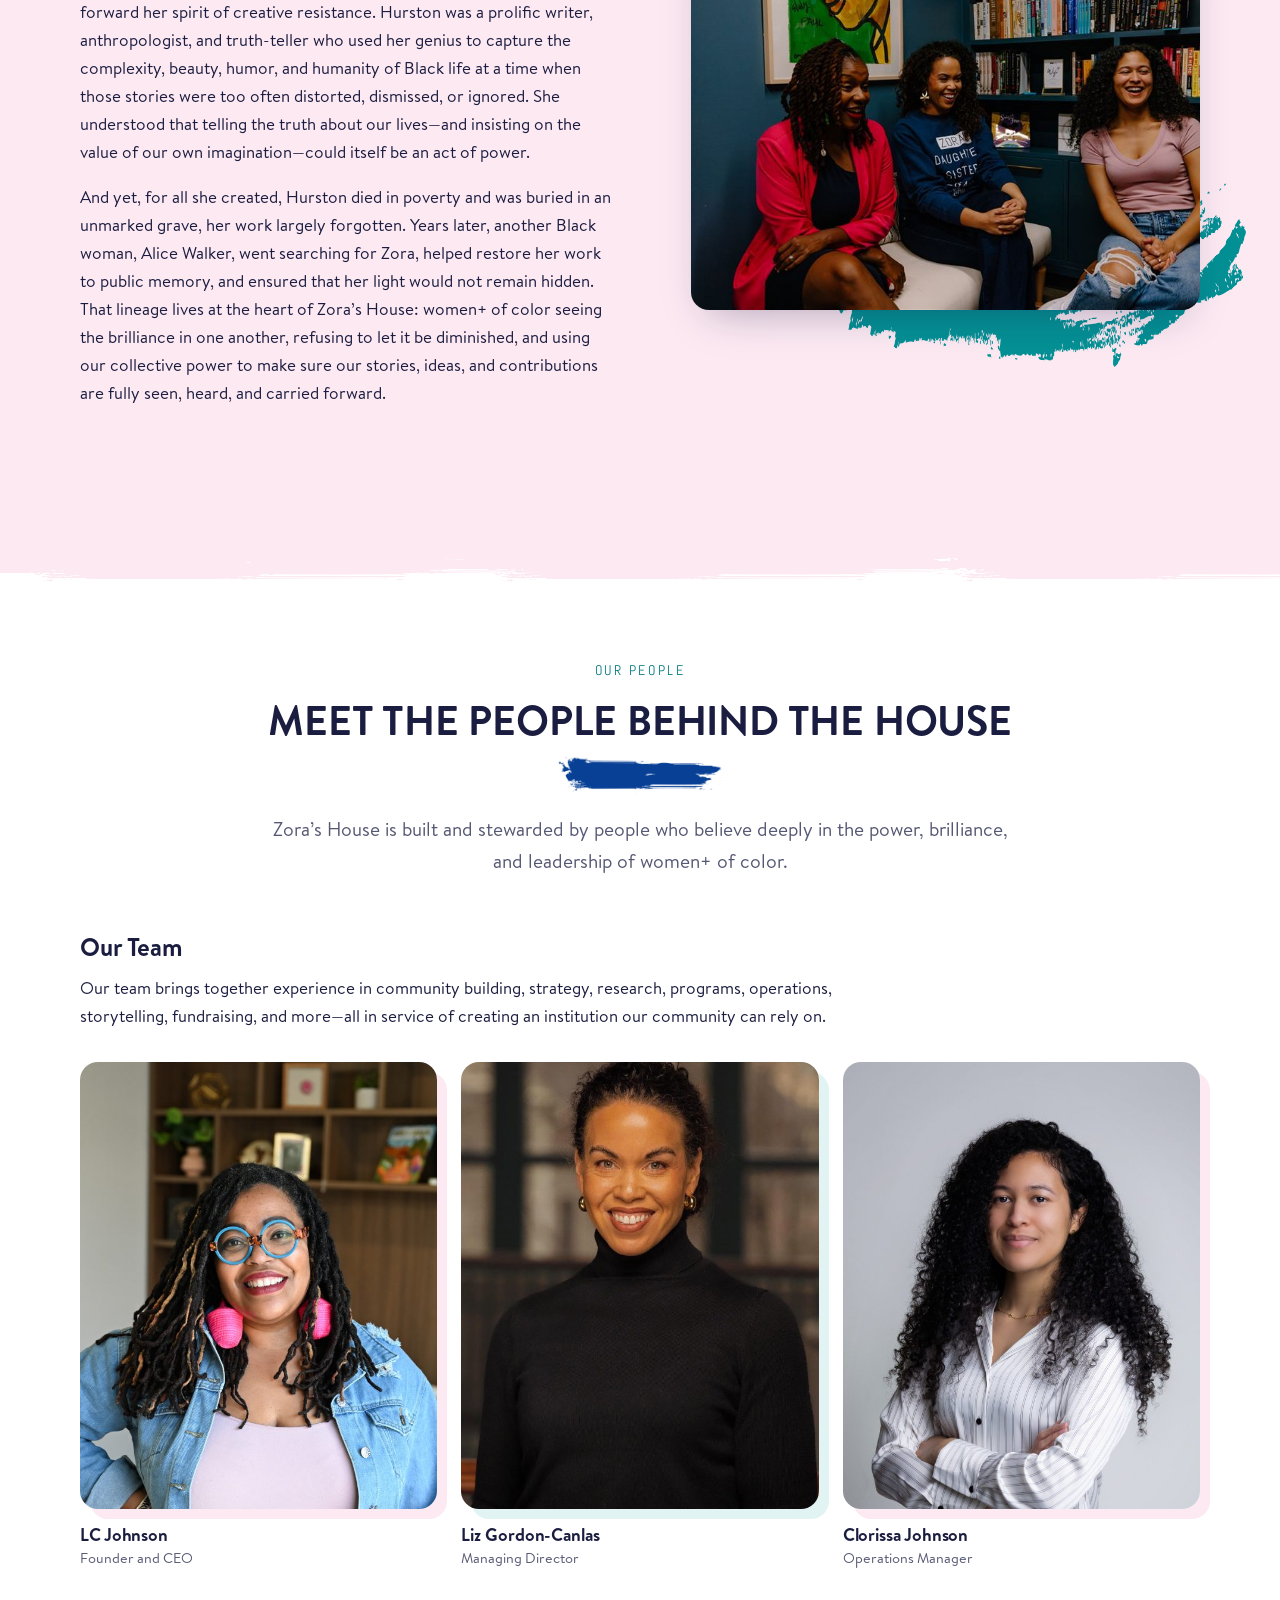
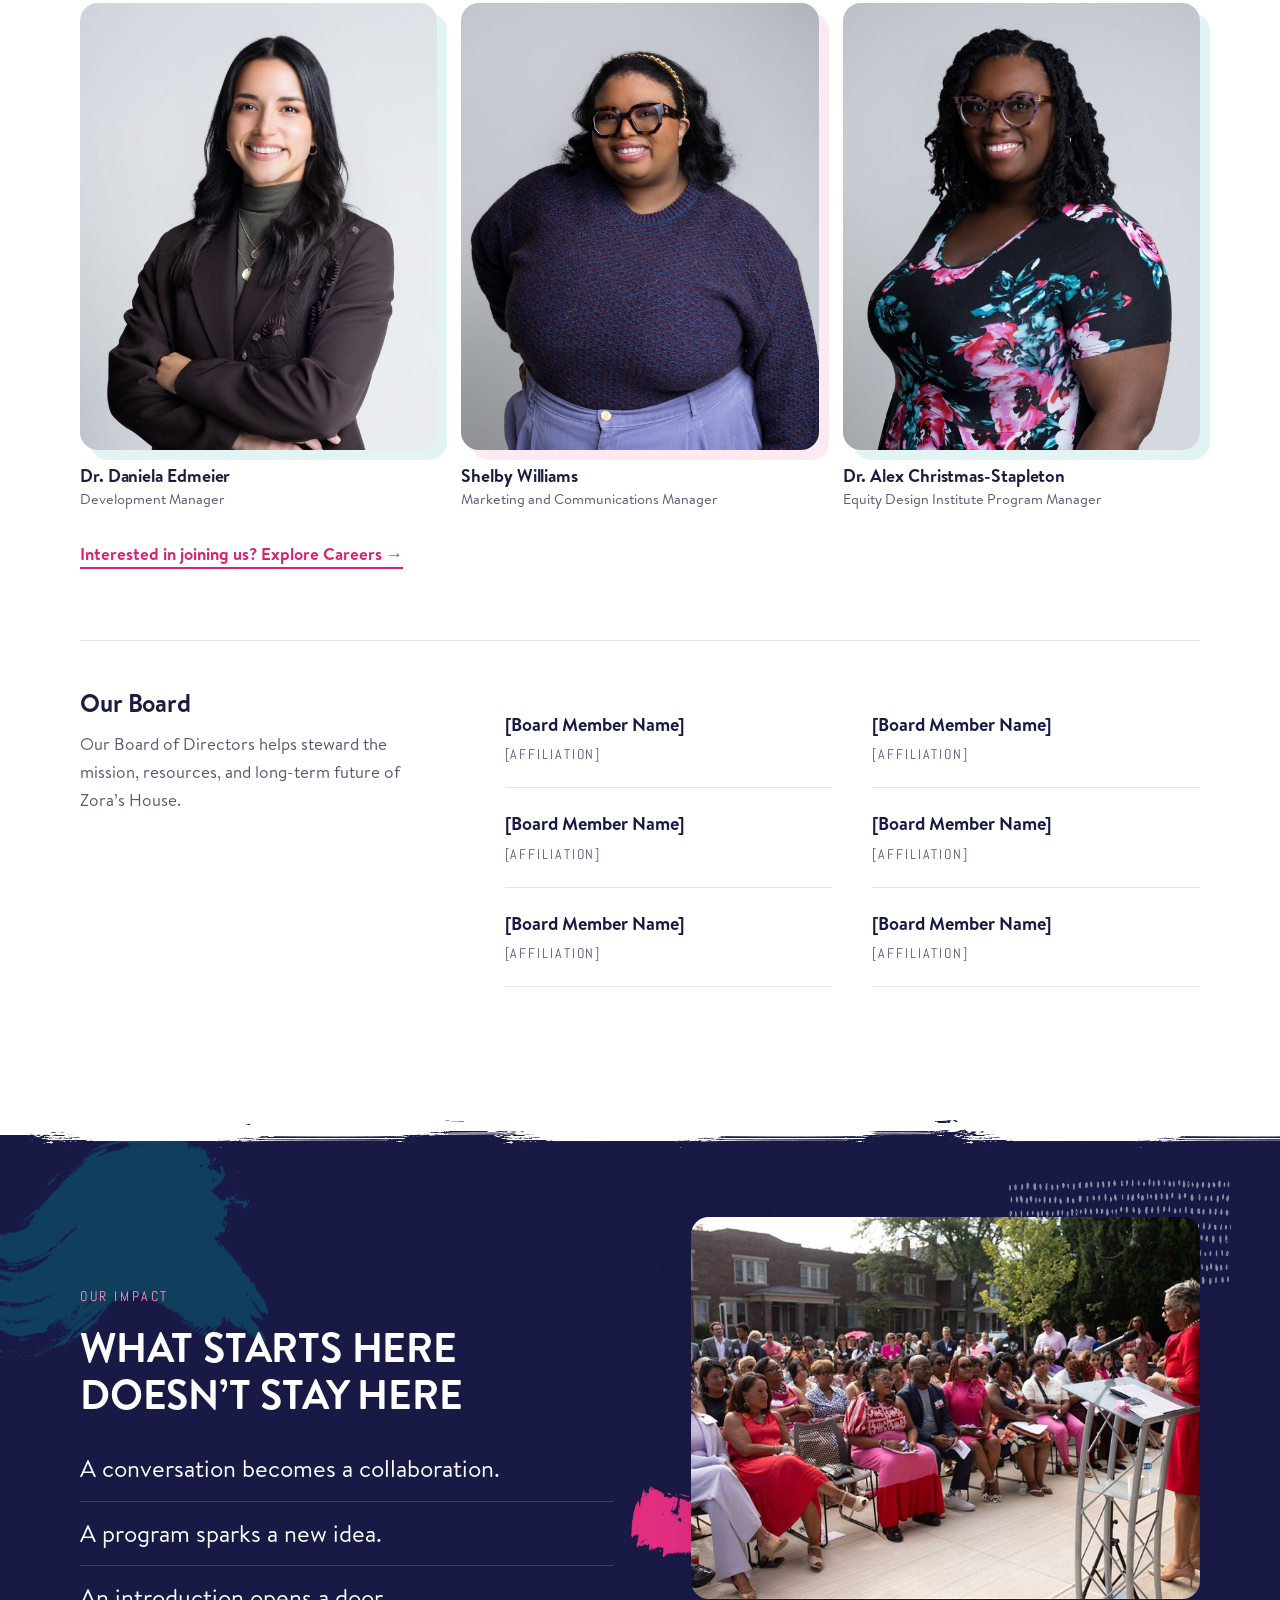
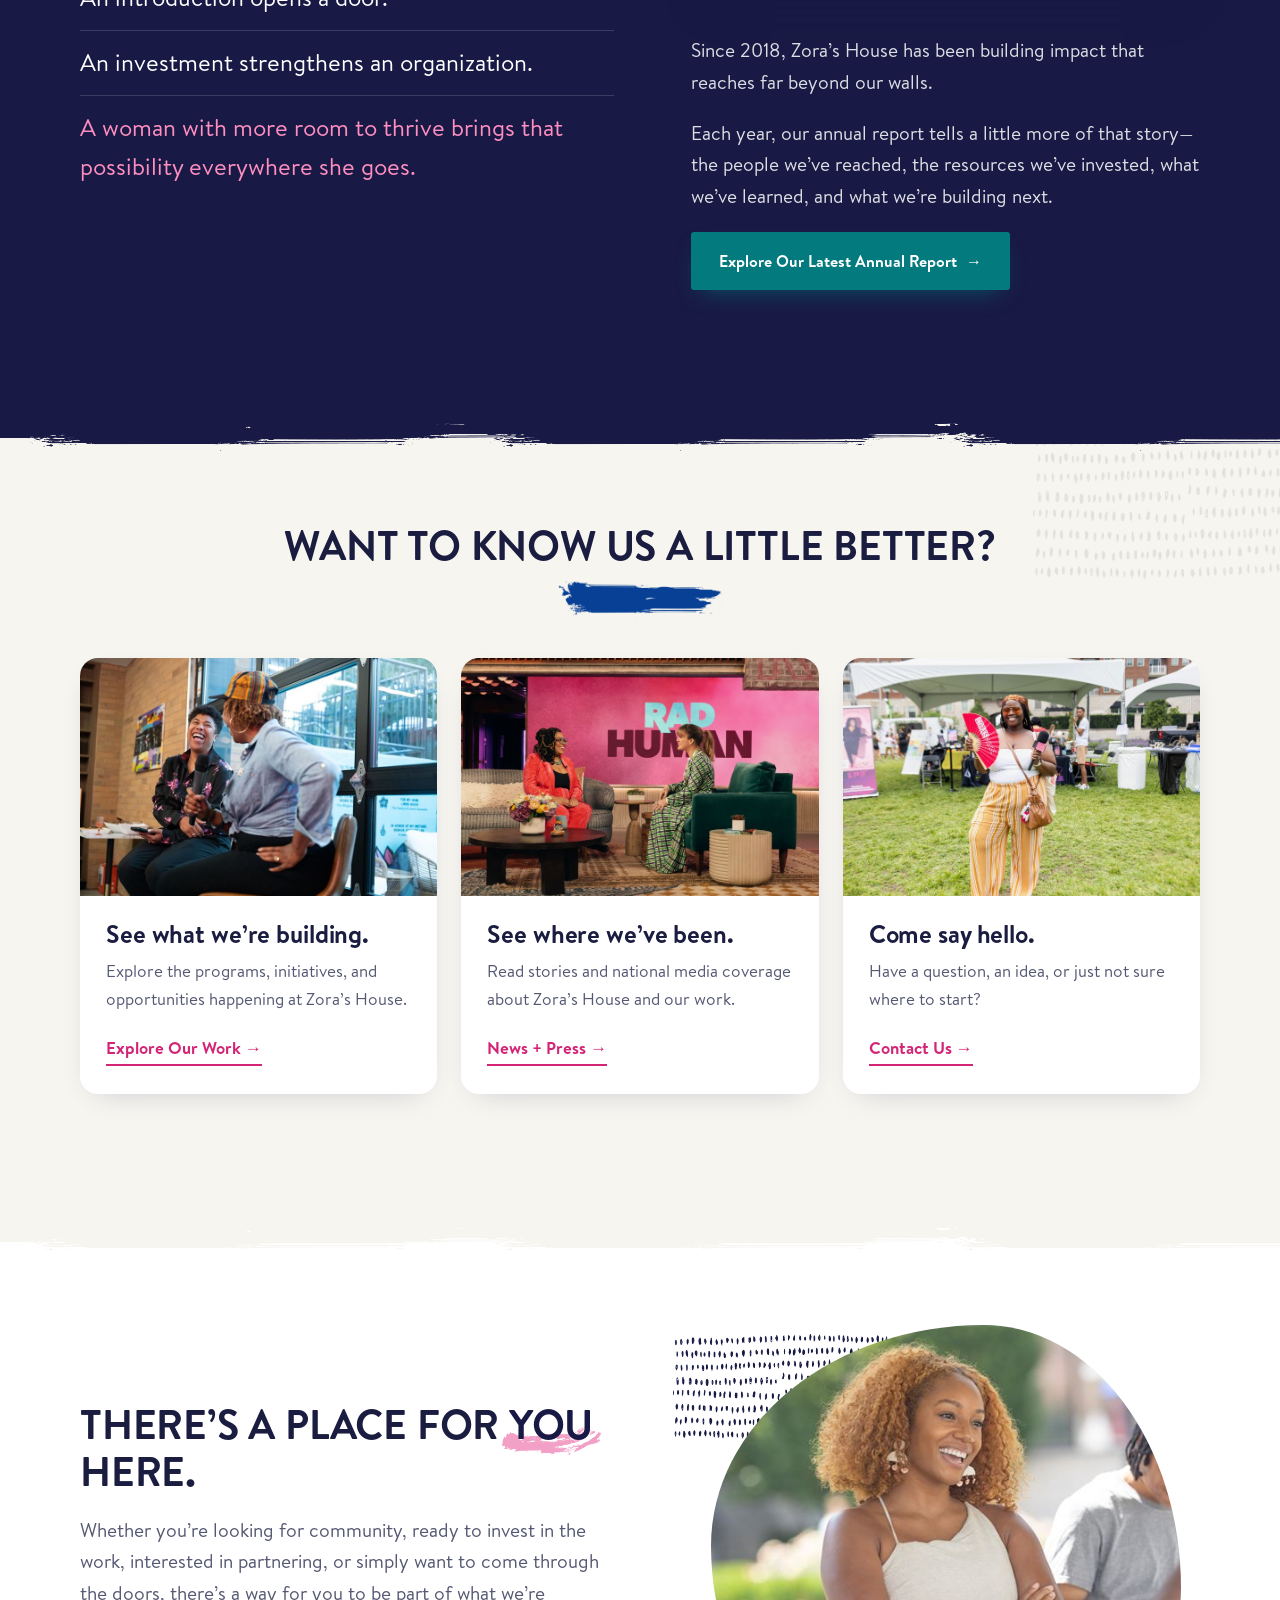
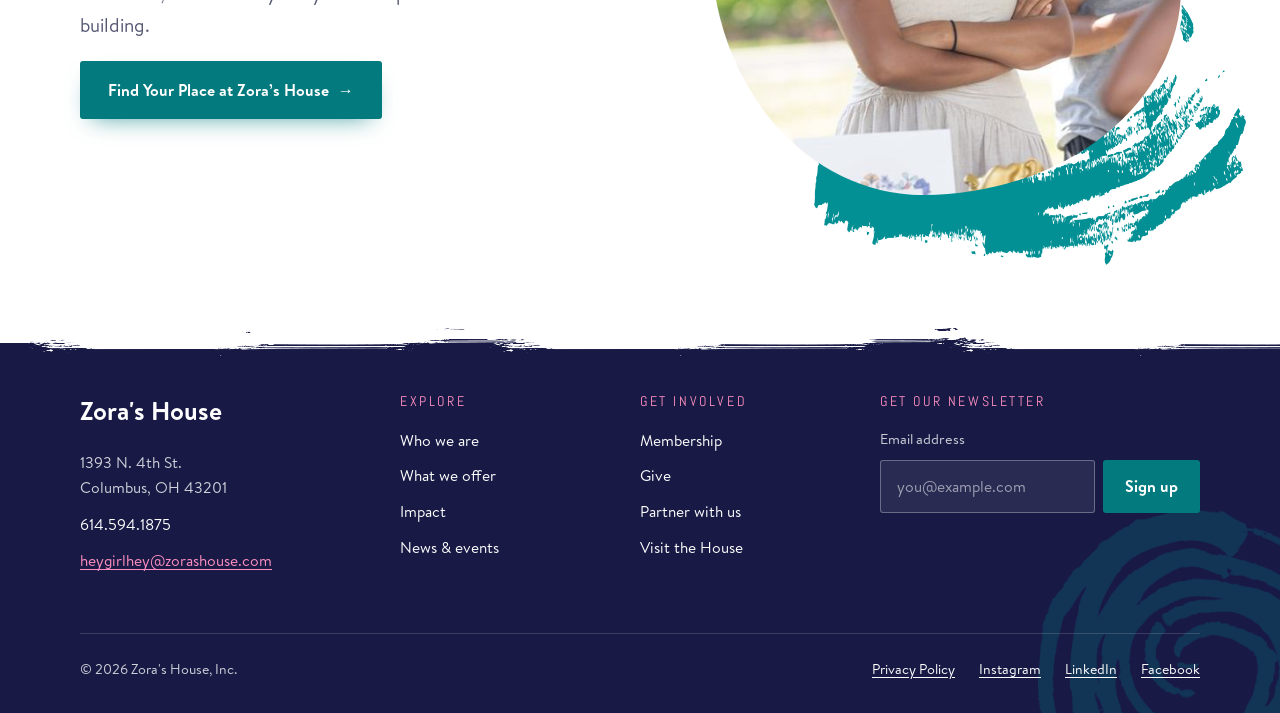
==== commit b8257011: "Apply Zora's House brand design feedback - Brand palette: exact pink/teal/navy from the brand assets" ====
--- a/site/about.html
+++ b/site/about.html
@@ -42,7 +42,7 @@
     <div class="zh-wrap">
       <div class="zh-hero__content">
         <span class="zh-eyebrow">About Zora's House</span>
-        <h1 class="zh-h1">We’re building a world where women+ of color have room to be whole.</h1>
+        <h1 class="zh-h1">We’re building a world where <span class="zh-accent">women+ of color</span> have room to be whole.</h1>
         <p class="zh-lead">Zora’s House is a community institution rooted in a simple but radical belief: the lives of women+ of color matter.</p>
       </div>
     </div>
@@ -208,7 +208,7 @@
   </section>
 
   <!-- ============ WHY ZORA? ============ -->
-  <section class="zh-section zh-section--blush">
+  <section class="zh-section zh-section--blush zh-deco-feather">
     <div class="zh-wrap zh-split zh-split--rev">
       <div class="zh-split__media zh-reveal">
         <img src="assets/images/about/zora-shouse2024-448-1-800.jpg"
@@ -225,8 +225,8 @@
   </section>
 
   <!-- ============ PEOPLE ============
-       Team and board details were not supplied. Replace each .zh-ph with:
-       <img src="assets/images/team/name.jpg" alt="Name" style="aspect-ratio:4/5;object-fit:cover;border-radius:18px;margin-bottom:14px"> -->
+       Team photos live in assets/images/team/ (600x750, 4:5). Copy a .zh-person to add someone.
+       Board details were not supplied yet. -->
   <section class="zh-section">
     <div class="zh-wrap">
       <div class="zh-center zh-reveal">
@@ -238,10 +238,12 @@
       <h3 class="zh-h3" style="margin-top: 56px;">Our Team</h3>
       <p style="max-width: 70ch;">Our team brings together experience in community building, strategy, research, programs, operations, storytelling, fundraising, and more—all in service of creating an institution our community can rely on.</p>
       <div class="zh-people">
-        <div class="zh-person zh-reveal"><div class="zh-ph">Team photo</div><h4>[Name]</h4><p>[Title]</p></div>
-        <div class="zh-person zh-reveal" data-delay="1"><div class="zh-ph">Team photo</div><h4>[Name]</h4><p>[Title]</p></div>
-        <div class="zh-person zh-reveal" data-delay="2"><div class="zh-ph">Team photo</div><h4>[Name]</h4><p>[Title]</p></div>
-        <div class="zh-person zh-reveal" data-delay="3"><div class="zh-ph">Team photo</div><h4>[Name]</h4><p>[Title]</p></div>
+        <div class="zh-person zh-reveal"><img src="assets/images/team/lc-johnson.jpg" alt="LC Johnson" loading="lazy"><h4>LC Johnson</h4><p>Founder and CEO</p></div>
+        <div class="zh-person zh-reveal" data-delay="1"><img src="assets/images/team/liz-gordon-canlas.jpg" alt="Liz Gordon-Canlas" loading="lazy"><h4>Liz Gordon-Canlas</h4><p>Managing Director</p></div>
+        <div class="zh-person zh-reveal" data-delay="2"><img src="assets/images/team/clorissa-johnson.jpg" alt="Clorissa Johnson" loading="lazy"><h4>Clorissa Johnson</h4><p>Operations Manager</p></div>
+        <div class="zh-person zh-reveal"><img src="assets/images/team/daniela-edmeier.jpg" alt="Dr. Daniela Edmeier" loading="lazy"><h4>Dr. Daniela Edmeier</h4><p>Development Manager</p></div>
+        <div class="zh-person zh-reveal" data-delay="1"><img src="assets/images/team/shelby-williams.jpg" alt="Shelby Williams" loading="lazy"><h4>Shelby Williams</h4><p>Marketing and Communications Manager</p></div>
+        <div class="zh-person zh-reveal" data-delay="2"><img src="assets/images/team/alex-christmas-stapleton.jpg" alt="Dr. Alex Christmas-Stapleton" loading="lazy"><h4>Dr. Alex Christmas-Stapleton</h4><p>Equity Design Institute Program Manager</p></div>
       </div>
       <p style="margin-top: 28px;"><a class="zh-link" href="#" data-zh-pending="Careers page URL">Interested in joining us? Explore Careers</a></p>
 
@@ -327,7 +329,7 @@
   <!-- ============ CLOSING CTA ============ -->
   <section class="zh-section">
     <div class="zh-wrap zh-split zh-split--rev">
-      <div class="zh-split__media zh-reveal">
+      <div class="zh-split__media zh-split__media--blob zh-reveal">
         <img src="assets/images/about/img-7129-1-800.jpg"
              srcset="assets/images/about/img-7129-1-800.jpg 800w, assets/images/about/img-7129-1.jpg 1600w"
              sizes="(max-width: 860px) 100vw, 600px" alt="A smiling woman at an outdoor community event" loading="lazy">
--- a/site/assets/css/zora.css
+++ b/site/assets/css/zora.css
@@ -42,19 +42,45 @@
 }
 
 .zh {
-  --zh-magenta: #c8376e;
-  --zh-navy: #181844;
-  --zh-teal: #268f99;
-  --zh-coral: #dc4e3f;
-  --zh-ink: #1f232b;
-  --zh-muted: #5a5d68;
-  --zh-cream: #fbf6f1;
-  --zh-blush: #f8e9ef;
+  /* Brand palette: pink, teal and navy, matched to the brand graphics in assets/asset.
+     --zh-pink / --zh-teal are the exact brand colours, used for fills and graphics;
+     --zh-magenta / --zh-teal-ink are slightly deeper so small text and buttons stay readable (WCAG AA). */
+  --zh-pink: #e22e80;
+  --zh-magenta: #d42476;
+  --zh-pink-light: #ff8fc0;   /* pink text on navy */
+  --zh-teal: #039094;
+  --zh-teal-ink: #027a7e;
+  --zh-navy: #181a45;
+  --zh-blue: #084095;
+  --zh-coral: var(--zh-teal); /* legacy name, no longer an orange */
+  --zh-ink: #1b1d40;
+  --zh-muted: #555873;
+  --zh-cream: #f7f5f0;
+  --zh-blush: #fce9f2;
+  --zh-teal-tint: #e1f3f3;
+  --zh-navy-tint: #e8e9f3;
   --zh-white: #ffffff;
 
-  --zh-grad-warm: linear-gradient(120deg, var(--zh-magenta) 0%, var(--zh-coral) 100%);
-  --zh-grad-cool: linear-gradient(135deg, var(--zh-navy) 0%, #2b2366 45%, var(--zh-magenta) 100%);
-  --zh-grad-teal: linear-gradient(135deg, var(--zh-teal) 0%, var(--zh-navy) 100%);
+  --zh-grad-warm: linear-gradient(120deg, var(--zh-magenta) 0%, #bd1d66 100%);
+  --zh-grad-cool: linear-gradient(135deg, var(--zh-navy) 0%, var(--zh-navy) 60%, #1c1f55 100%);
+  --zh-grad-teal: linear-gradient(135deg, var(--zh-teal) 0%, #02666a 100%);
+
+  /* brand graphics (transparent PNGs in assets/asset) */
+  --zh-g-curl-pink: url("../asset/curl/ZorasHouse_DesignElements_Curl_Pink.png");
+  --zh-g-curl-white: url("../asset/curl/ZorasHouse_DesignElements_Curl_White.png");
+  --zh-g-dots-teal: url("../asset/dots/ZorasHouse_DesignElements_Dots_Teal.png");
+  --zh-g-dots-navy: url("../asset/dots/ZorasHouse_DesignElements_Dots_Navy.png");
+  --zh-g-dots-gray: url("../asset/dots/ZorasHouse_DesignElements_Dots_Gray.png");
+  --zh-g-dots-white: url("../asset/dots/ZorasHouse_DesignElements_Dots_White.png");
+  --zh-g-feather-teal: url("../asset/feather/ZorasHouse_DesignElements_Feather_Teal.png");
+  --zh-g-feather-pink: url("../asset/feather/ZorasHouse_DesignElements_Feather_Pink.png");
+  --zh-g-brush-blue: url("../asset/paint%20brush/ZorasHouse_DesignElements_PaintBrush_Blue.png");
+  --zh-g-streak-pink: url("../asset/paint%20streak/ZorasHouse_DesignElements_PaintStreak_Pink.png");
+  --zh-g-streak-teal: url("../asset/paint%20streak/ZorasHouse_DesignElements_PaintStreak_Teal.png");
+  --zh-g-streak-white: url("../asset/paint%20streak/ZorasHouse_DesignElements_PaintStreak_White.png");
+  --zh-g-swirl-teal: url("../asset/swril/ZorasHouse_DesignElements_Swirl_Teal.png");
+  --zh-g-swirl-pink: url("../asset/swril/ZorasHouse_DesignElements_Swirl_Pink.png");
+  --zh-g-swirl-white: url("../asset/swril/ZorasHouse_DesignElements_Swirl_White.png");
 
   --zh-font-head: "ZH Brandon Text", "Trebuchet MS", sans-serif;
   --zh-font-body: "ZH Brandon Text", Arial, sans-serif;
@@ -106,7 +132,7 @@
   color: var(--zh-magenta);
   margin-bottom: 14px;
 }
-.zh-section--navy .zh-eyebrow, .zh-grad .zh-eyebrow { color: #ffc2d6; }
+.zh-section--navy .zh-eyebrow, .zh-grad .zh-eyebrow { color: var(--zh-pink-light); }
 
 .zh-h1 { font-size: clamp(2.3rem, 5.6vw, 4.4rem); }
 .zh-h2 { font-size: clamp(1.9rem, 3.8vw, 3rem); }
@@ -142,7 +168,7 @@
 .zh-btn::after { content: "\2192"; transition: transform .25s ease; }
 .zh-btn:hover::after { transform: translateX(4px); }
 .zh-btn:hover { transform: translateY(-2px); }
-.zh-btn--primary { background: var(--zh-grad-warm); color: var(--zh-white); box-shadow: 0 10px 24px -10px rgba(200, 55, 110, .7); }
+.zh-btn--primary { background: var(--zh-grad-warm); color: var(--zh-white); box-shadow: 0 10px 24px -10px rgba(226, 46, 128, .7); }
 .zh-btn--light { background: var(--zh-white); color: var(--zh-navy); }
 .zh-btn--ghost { border-color: currentColor; color: inherit; background: transparent; }
 .zh-btn--ghost:hover { background: var(--zh-navy); color: var(--zh-white); border-color: var(--zh-navy); }
@@ -170,13 +196,13 @@
   justify-content: center;
   text-align: center;
   padding: 16px;
-  background: repeating-linear-gradient(45deg, var(--zh-blush), var(--zh-blush) 10px, #f3dde6 10px, #f3dde6 20px);
+  background: repeating-linear-gradient(45deg, var(--zh-blush), var(--zh-blush) 10px, #f9dbe9 10px, #f9dbe9 20px);
   color: var(--zh-magenta);
   font-family: var(--zh-font-accent);
   font-size: .9rem;
   letter-spacing: .1em;
   text-transform: uppercase;
-  border: 2px dashed rgba(200, 55, 110, .45);
+  border: 2px dashed rgba(226, 46, 128, .45);
   border-radius: var(--zh-radius);
 }
 
@@ -233,11 +259,11 @@
   z-index: -1;
   background:
     linear-gradient(0deg, rgba(24, 24, 68, .92) 0%, rgba(24, 24, 68, .45) 45%, rgba(24, 24, 68, .1) 75%),
-    linear-gradient(100deg, rgba(200, 55, 110, .55) 0%, rgba(200, 55, 110, 0) 60%);
+    linear-gradient(100deg, rgba(226, 46, 128, .55) 0%, rgba(226, 46, 128, 0) 60%);
 }
 .zh-hero__content { padding-top: 140px; padding-bottom: clamp(56px, 8vw, 96px); max-width: 860px; }
 .zh-hero .zh-lead { color: rgba(255, 255, 255, .9); margin-bottom: 32px; }
-.zh-hero .zh-eyebrow { color: var(--zh-white); background: rgba(200, 55, 110, .85); padding: 6px 12px; border-radius: 999px; }
+.zh-hero .zh-eyebrow { color: var(--zh-white); background: rgba(226, 46, 128, .85); padding: 6px 12px; border-radius: 999px; }
 .zh-hero__actions { display: flex; flex-wrap: wrap; gap: 14px; }
 .zh-hero--short { min-height: min(70vh, 640px); }
 
@@ -260,7 +286,7 @@
   font-size: .9rem;
   letter-spacing: .18em;
   text-transform: uppercase;
-  color: #ffc2d6;
+  color: var(--zh-pink-light);
 }
 .zh-marquee { flex: 1; overflow: hidden; mask-image: linear-gradient(90deg, transparent, #000 8%, #000 92%, transparent); -webkit-mask-image: linear-gradient(90deg, transparent, #000 8%, #000 92%, transparent); }
 .zh-marquee__track { display: flex; width: max-content; animation: zh-marquee 32s linear infinite; }
@@ -320,9 +346,9 @@
 }
 .zh-tab small { font-size: .85rem; letter-spacing: .14em; text-transform: uppercase; color: var(--zh-muted); font-family: var(--zh-font-accent); }
 .zh-tab strong { font-family: var(--zh-font-head); font-size: 1.15rem; font-weight: 700; }
-.zh-tab:hover { border-color: rgba(200, 55, 110, .4); transform: translateX(4px); }
+.zh-tab:hover { border-color: rgba(226, 46, 128, .4); transform: translateX(4px); }
 .zh-tab[aria-selected="true"] { background: var(--zh-grad-cool); color: var(--zh-white); border-color: transparent; box-shadow: var(--zh-shadow); }
-.zh-tab[aria-selected="true"] small { color: #ffc2d6; }
+.zh-tab[aria-selected="true"] small { color: var(--zh-pink-light); }
 
 .zh-panel {
   position: relative;
@@ -427,7 +453,7 @@
 .zh-vision { padding: var(--zh-section) 0; }
 .zh-vision .zh-wrap { position: relative; max-width: 900px; }
 .zh-vision__line { font-family: var(--zh-font-head); font-weight: 700; line-height: 1.15; margin: 32px 0 0; }
-.zh-vision__line span { color: #ffc2d6; }
+.zh-vision__line span { color: var(--zh-pink-light); }
 
 .zh-question {
   font-family: var(--zh-font-head);
@@ -470,7 +496,7 @@
 .zh-tl__date { font-family: var(--zh-font-head); color: var(--zh-magenta); font-size: 1.05rem; font-weight: 700; display: block; }
 .zh-tl__text { font-size: .92rem; color: var(--zh-muted); margin: 4px 0 0; }
 .zh-tl--key { background: var(--zh-grad-cool); color: var(--zh-white); display: flex; flex-direction: column; justify-content: center; padding: 28px; }
-.zh-tl--key .zh-tl__date { color: #ffc2d6; font-size: 2.6rem; line-height: 1; margin-bottom: 12px; }
+.zh-tl--key .zh-tl__date { color: var(--zh-pink-light); font-size: 2.6rem; line-height: 1; margin-bottom: 12px; }
 .zh-tl--key .zh-tl__text { color: rgba(255, 255, 255, .9); font-size: 1rem; }
 .zh-timeline__nav { display: flex; gap: 10px; justify-content: flex-end; margin-bottom: 4px; }
 .zh-timeline__btn {
@@ -486,8 +512,9 @@
 }
 .zh-timeline__btn:hover { background: var(--zh-navy); color: var(--zh-white); }
 
-.zh-people { display: grid; grid-template-columns: repeat(4, 1fr); gap: 24px; margin-top: 32px; }
+.zh-people { display: grid; grid-template-columns: repeat(3, 1fr); gap: 32px 24px; margin-top: 32px; }
 .zh-person .zh-ph { aspect-ratio: 4 / 5; margin-bottom: 14px; }
+.zh-person img { display: block; width: 100%; aspect-ratio: 4 / 5; object-fit: cover; border-radius: var(--zh-radius); box-shadow: 0 10px 30px -18px rgba(24, 24, 68, .3); margin-bottom: 16px; }
 .zh-person h4 { font-size: 1.1rem; margin-bottom: 2px; }
 .zh-person p { font-size: .9rem; color: var(--zh-muted); margin: 0; }
 .zh-board-wrap { display: grid; grid-template-columns: 1fr 2fr; gap: clamp(32px, 6vw, 80px); margin-top: 72px; padding-top: 48px; border-top: 1px solid rgba(24, 24, 68, .12); }
@@ -507,7 +534,7 @@
   padding: 12px 0;
   border-bottom: 1px solid rgba(255, 255, 255, .15);
 }
-.zh-ripple li:last-child { border-bottom: 0; color: #ffc2d6; }
+.zh-ripple li:last-child { border-bottom: 0; color: var(--zh-pink-light); }
 
 /* three "know us better" cards */
 .zh-cards3 { display: grid; grid-template-columns: repeat(3, 1fr); gap: 24px; margin-top: 40px; }
@@ -589,8 +616,8 @@
 
 /* Who We Serve: tinted audience cards */
 .zh-aud { border-radius: var(--zh-radius); padding: clamp(26px, 3vw, 36px); background: var(--zh-blush); }
-.zh-aud:nth-child(2) { background: #fde9e5; }
-.zh-aud:nth-child(3) { background: #e3f2f3; }
+.zh-aud:nth-child(2) { background: var(--zh-teal-tint); }
+.zh-aud:nth-child(3) { background: var(--zh-navy-tint); }
 .zh-aud p { color: var(--zh-muted); margin: 0; }
 
 /* Issues & Impact: stats banner with a title column */
@@ -608,12 +635,12 @@
 .zh-site-footer { position: relative; padding: clamp(56px, 7vw, 80px) 0 32px; font-size: .97rem; }
 .zh-site-footer::before { content: ""; position: absolute; left: 0; right: 0; top: 0; height: 5px; background: var(--zh-grad-warm); }
 .zh-site-footer a { color: var(--zh-white); text-decoration: none; }
-.zh-site-footer a:hover { color: #ffc2d6; }
+.zh-site-footer a:hover { color: var(--zh-pink-light); }
 .zh-footer__grid { display: grid; grid-template-columns: 1.4fr 1fr 1fr 1.6fr; gap: 40px; }
 .zh-footer__brand { font-family: var(--zh-font-head); font-size: 1.6rem; font-weight: 700; color: var(--zh-white); margin-bottom: 14px; }
 .zh-footer__about p { margin-bottom: .7em; }
-.zh-footer__email a { color: #ffc2d6; text-decoration: underline; text-underline-offset: 3px; }
-.zh-footer__title { font-family: var(--zh-font-accent); font-size: .9rem; letter-spacing: .18em; text-transform: uppercase; color: #ffc2d6; margin: 0 0 14px; }
+.zh-footer__email a { color: var(--zh-pink-light); text-decoration: underline; text-underline-offset: 3px; }
+.zh-footer__title { font-family: var(--zh-font-accent); font-size: .9rem; letter-spacing: .18em; text-transform: uppercase; color: var(--zh-pink-light); margin: 0 0 14px; }
 .zh-footer__links { list-style: none; margin: 0; padding: 0; }
 .zh-footer__links li { margin-bottom: 10px; }
 .zh-footer__bottom { display: flex; flex-wrap: wrap; justify-content: space-between; align-items: center; gap: 12px 24px; margin-top: 48px; padding-top: 24px; border-top: 1px solid rgba(255, 255, 255, .15); font-size: .88rem; }
@@ -628,7 +655,7 @@
 .zh-signup input[type="email"]::placeholder { color: rgba(255, 255, 255, .55); }
 .zh-signup button { flex: none; padding: 13px 22px; border: 0; border-radius: 999px; background: var(--zh-grad-warm); color: var(--zh-white); font-family: var(--zh-font-head); font-weight: 700; font-size: 1rem; cursor: pointer; }
 .zh-signup input:focus-visible, .zh-signup button:focus-visible { outline: 3px solid var(--zh-teal); outline-offset: 2px; }
-.zh-signup__msg { margin: 10px 0 0; font-size: .9rem; color: #ffc2d6; }
+.zh-signup__msg { margin: 10px 0 0; font-size: .9rem; color: var(--zh-pink-light); }
 
 /* ==========================================================================
    Template pages (D3 Overview, D4 Contact Inquiry, D5 Events)
@@ -675,8 +702,8 @@
 /* Program page: key facts */
 .zh-facts { display: grid; grid-template-columns: repeat(3, 1fr); gap: 20px; }
 .zh-fact { border-radius: var(--zh-radius); padding: clamp(24px, 3vw, 32px); background: var(--zh-blush); }
-.zh-fact:nth-child(2) { background: #fde9e5; }
-.zh-fact:nth-child(3) { background: #e3f2f3; }
+.zh-fact:nth-child(2) { background: var(--zh-teal-tint); }
+.zh-fact:nth-child(3) { background: var(--zh-navy-tint); }
 .zh-fact--wide { grid-column: 1 / -1; background: var(--zh-cream); border: 1px solid rgba(24, 24, 68, .08); }
 .zh-fact__label { font-family: var(--zh-font-accent); font-size: .85rem; letter-spacing: .16em; text-transform: uppercase; color: var(--zh-magenta); margin: 0 0 8px; }
 .zh-fact__value { margin: 0; color: var(--zh-navy); }
@@ -691,8 +718,8 @@
 .zh-form label { display: block; font-family: var(--zh-font-head); font-weight: 700; font-size: .95rem; color: var(--zh-navy); margin-bottom: 6px; }
 .zh-form input, .zh-form select, .zh-form textarea { width: 100%; padding: 13px 16px; border: 1.5px solid rgba(24, 24, 68, .18); border-radius: 12px; background: var(--zh-white); color: var(--zh-ink); font: inherit; transition: border-color .2s, box-shadow .2s; }
 .zh-form textarea { resize: vertical; min-height: 160px; }
-.zh-form input:focus, .zh-form select:focus, .zh-form textarea:focus { outline: none; border-color: var(--zh-teal); box-shadow: 0 0 0 3px rgba(38, 143, 153, .2); }
-.zh-form__notice { padding: 14px 18px; border-radius: 12px; margin: 0 0 20px; font-weight: 700; background: #e3f2f3; color: #1b6870; }
+.zh-form input:focus, .zh-form select:focus, .zh-form textarea:focus { outline: none; border-color: var(--zh-teal); box-shadow: 0 0 0 3px rgba(3, 144, 148, .2); }
+.zh-form__notice { padding: 14px 18px; border-radius: 12px; margin: 0 0 20px; font-weight: 700; background: var(--zh-teal-tint); color: var(--zh-teal-ink); }
 .zh-form__notice[hidden] { display: none; }
 
 .zh-infocards { display: grid; gap: 20px; }
@@ -701,10 +728,10 @@
 .zh-info p { margin: 0 0 .5em; }
 .zh-info a { color: var(--zh-magenta); text-underline-offset: 3px; }
 .zh-info__muted { color: var(--zh-muted); }
-.zh-info--coral { background: #fde9e5; }
+.zh-info--coral { background: var(--zh-teal-tint); }
 .zh-info--grad { background: var(--zh-grad-cool); color: var(--zh-white); }
 .zh-info--grad p { color: rgba(255, 255, 255, .88); }
-.zh-info--grad .zh-link { color: #ffc2d6; }
+.zh-info--grad .zh-link { color: var(--zh-pink-light); }
 
 /* Events: filters, featured event, event list */
 .zh-efilter { display: flex; flex-wrap: wrap; align-items: flex-end; gap: 16px; margin-bottom: 28px; }
@@ -724,7 +751,7 @@
 .zh-erow .zh-event__date { width: 76px; }
 .zh-erow:nth-child(4n+2) .zh-event__date { background: var(--zh-grad-warm); }
 .zh-erow:nth-child(4n+3) .zh-event__date { background: var(--zh-grad-teal); }
-.zh-erow:nth-child(4n+4) .zh-event__date { background: linear-gradient(135deg, var(--zh-coral), var(--zh-magenta)); }
+.zh-erow:nth-child(4n+4) .zh-event__date { background: linear-gradient(135deg, var(--zh-teal), var(--zh-navy)); }
 .zh-erow__tag { font-family: var(--zh-font-accent); font-size: .8rem; letter-spacing: .16em; text-transform: uppercase; color: var(--zh-magenta); margin: 0 0 2px; }
 .zh-erow .zh-event__title { font-size: 1.2rem; margin-bottom: .15em; }
 .zh-erow .zh-event__meta { margin: 0; }
@@ -772,16 +799,16 @@
 .zh-section--navy .zh-center .zh-h2 { margin-bottom: 0; }
 .zh-quotes { display: grid; grid-template-columns: repeat(3, 1fr); gap: 24px; margin-top: 48px; }
 .zh-quote { margin: 0; padding: clamp(26px, 3vw, 36px); border-radius: var(--zh-radius); background: rgba(255, 255, 255, .06); border-top: 5px solid var(--zh-magenta); display: flex; flex-direction: column; }
-.zh-quote:nth-child(2) { border-top-color: var(--zh-coral); }
-.zh-quote:nth-child(3) { border-top-color: var(--zh-teal); }
+.zh-quote:nth-child(2) { border-top-color: var(--zh-teal); }
+.zh-quote:nth-child(3) { border-top-color: var(--zh-pink-light); }
 .zh-quote blockquote { margin: 0 0 20px; flex: 1; }
 .zh-quote blockquote p { font-family: var(--zh-font-head); font-size: 1.15rem; line-height: 1.55; color: var(--zh-white); margin: 0; }
-.zh-quote figcaption { font-family: var(--zh-font-accent); font-size: .85rem; letter-spacing: .16em; text-transform: uppercase; color: #ffc2d6; }
+.zh-quote figcaption { font-family: var(--zh-font-accent); font-size: .85rem; letter-spacing: .16em; text-transform: uppercase; color: var(--zh-pink-light); }
 .zh-quote figcaption::before { content: "— "; }
 
 /* membership updates signup inside the gradient band */
 .zh-signup--band { flex: 1 1 340px; max-width: 460px; }
-.zh-news .zh-eyebrow { color: #ffd6e4; }
+.zh-news .zh-eyebrow { color: var(--zh-white); }
 
 /* photo placeholder tiles: each photo is used only once on the site, so spots still waiting
    for a photo get a branded tile. Replace the <div class="zh-tile"> with an <img> when one arrives. */
@@ -826,7 +853,7 @@
 .zh-cal__day { display: inline-grid; place-items: center; width: 28px; height: 28px; border-radius: 50%; font-size: .9rem; font-weight: 700; color: var(--zh-navy); }
 .zh-cal__grid td.is-today .zh-cal__day { background: var(--zh-magenta); color: var(--zh-white); }
 .zh-cal__ev { display: block; margin-top: 4px; padding: 4px 8px; border-radius: 6px; border-left: 3px solid var(--zh-magenta); background: var(--zh-blush); color: var(--zh-navy); font-size: .8rem; font-weight: 700; line-height: 1.3; text-decoration: none; overflow: hidden; text-overflow: ellipsis; white-space: nowrap; }
-.zh-cal__ev:hover { background: #f3d6e2; }
+.zh-cal__ev:hover { background: #f9d3e5; }
 
 @media (max-width: 860px) {
   .zh-quotes { grid-template-columns: 1fr; }
@@ -905,3 +932,431 @@
   .zh *, .zh *::before, .zh *::after { animation: none !important; transition: none !important; }
   .zh.zh-js .zh-reveal { opacity: 1; transform: none; }
 }
+
+/* ==========================================================================
+   Brand graphics + palette accents
+   The graphics are the transparent PNGs in assets/asset (see the --zh-g-* tokens).
+   Each one has a single job so the site reads as one brand, not a template:
+     paint streak  highlighter behind key words; colour block behind photos
+     dots          texture: corner of photos, cream sections, page heroes, bands
+     curl          scribble across the top edge of the closing call-to-action card
+     paint brush   underline beneath centred section headings; "As seen in" label
+     swirl         energy in the navy impact / call-to-action bands and the footer
+     feather       Zora Neale Hurston's quill: "Why Zora?" and the navy story sections
+   All are decorative backgrounds on pseudo-elements, so screen readers skip them.
+   ========================================================================== */
+.zh-section--cream, .zh-section--blush, .zh-section--navy, .zh-grad,
+.zh-hero, .zh-press, .zh-site-footer, .zh-news__body, .zh-info--grad { position: relative; isolation: isolate; }
+.zh-section--cream, .zh-section--blush, .zh-section--navy, .zh-site-footer, .zh-info--grad { overflow: clip; }
+
+/* section labels: teal text (the curl is kept away from text so it is not read as a word) */
+.zh-eyebrow { color: var(--zh-teal-ink); }
+.zh-hero .zh-eyebrow { background: var(--zh-magenta); }
+
+/* highlighted words: brushed pink highlighter instead of gradient text */
+.zh-hl {
+  position: relative;
+  display: inline-block;
+  isolation: isolate;
+  background: none;
+  -webkit-background-clip: border-box;
+  background-clip: border-box;
+  color: var(--zh-navy);
+}
+.zh-hl::before {
+  content: "";
+  position: absolute;
+  z-index: -1;
+  left: -.18em;
+  right: -.18em;
+  top: .38em;
+  bottom: -.2em;
+  background: var(--zh-g-streak-pink) center / 100% 100% no-repeat;
+  opacity: .45;
+}
+
+/* centred section headings: blue paint-brush underline */
+.zh-center .zh-h2::after {
+  content: "";
+  display: block;
+  width: clamp(120px, 14vw, 170px);
+  height: clamp(26px, 3vw, 38px);
+  margin: 12px auto 0;
+  background: var(--zh-g-brush-blue) center / contain no-repeat;
+}
+.zh-section--navy .zh-center .zh-h2::after, .zh-grad .zh-center .zh-h2::after { background-image: var(--zh-g-streak-pink); }
+
+/* photos beside text: a paint streak behind one corner, dots behind the opposite one */
+.zh-split__media::before {
+  inset: auto;
+  left: -9%;
+  bottom: -15%;
+  width: 80%;
+  height: auto;
+  aspect-ratio: 1478 / 889;
+  border-radius: 0;
+  background: var(--zh-g-streak-pink) center / contain no-repeat;
+  opacity: 1;
+  z-index: -1;
+}
+.zh-split--rev .zh-split__media::before { inset: auto; left: auto; right: -9%; bottom: -15%; background: var(--zh-g-streak-teal) center / contain no-repeat; }
+.zh-split__media::after {
+  content: "";
+  position: absolute;
+  z-index: -1;
+  right: -6%;
+  top: -10%;
+  width: 44%;
+  aspect-ratio: 1486 / 723;
+  background: var(--zh-g-dots-teal) center / contain no-repeat;
+  pointer-events: none;
+}
+.zh-split--rev .zh-split__media::after { right: auto; left: -6%; background-image: var(--zh-g-dots-navy); }
+.zh-section--navy .zh-split__media::after { background-image: var(--zh-g-dots-white); opacity: .5; }
+/* on navy the text runs straight under the photo, so keep the streak beside it, not beneath */
+.zh-section--navy .zh-split__media::before { left: -12%; bottom: 8%; width: 46%; }
+
+/* heroes: white dots texture top right, drawn on the photo/video layer (the video file itself is untouched) */
+.zh-hero > .zh-wrap { position: relative; z-index: 1; }
+.zh-hero__media::after {
+  content: "";
+  position: absolute;
+  z-index: 1;
+  top: 24px;
+  right: -40px;
+  width: clamp(200px, 28vw, 420px);
+  aspect-ratio: 1486 / 723;
+  background: var(--zh-g-dots-white) center / contain no-repeat;
+  opacity: .45;
+  pointer-events: none;
+}
+
+/* "As seen in": teal band, label painted on a brush stroke (as on the previous site) */
+/* brand teal; names are bold and at least 18.7px so white text passes WCAG large-text contrast */
+.zh-press { background: var(--zh-teal); }
+.zh-marquee__list li { font-weight: 700; font-size: clamp(1.2rem, 2vw, 1.45rem); }
+.zh-press__label { position: relative; color: var(--zh-white); font-weight: 700; padding-top: 12px; padding-bottom: 12px; padding-right: 22px; }
+.zh-press__label::before {
+  content: "";
+  position: absolute;
+  z-index: -1;
+  top: -4px;
+  bottom: -6px;
+  left: calc(var(--zh-gutter) - 22px);
+  width: calc(100% - var(--zh-gutter) + 38px);
+  background: var(--zh-g-brush-blue) center / 100% 100% no-repeat;
+}
+.zh-marquee__list li::after { color: var(--zh-pink-light); }
+
+/* cream sections: soft gray dots */
+.zh-section--cream::before {
+  content: "";
+  position: absolute;
+  z-index: -1;
+  top: 24px;
+  right: max(-60px, calc((100% - var(--zh-wrap)) / 2 - 140px));
+  width: clamp(180px, 24vw, 340px);
+  aspect-ratio: 1486 / 723;
+  background: var(--zh-g-dots-gray) center / contain no-repeat;
+  pointer-events: none;
+}
+
+/* blush sections: a tonal pink swirl tucked in the lower-left corner */
+.zh-section--blush::before {
+  content: "";
+  position: absolute;
+  z-index: -1;
+  left: -150px;
+  bottom: -150px;
+  width: clamp(280px, 32vw, 460px);
+  aspect-ratio: 1494 / 1416;
+  background: var(--zh-g-swirl-pink) center / contain no-repeat;
+  opacity: .16;
+  pointer-events: none;
+}
+/* "Why Zora?": Hurston's quill instead of the swirl */
+.zh-section--blush.zh-deco-feather::before {
+  left: auto;
+  bottom: auto;
+  right: -70px;
+  top: 30px;
+  width: clamp(220px, 30vw, 430px);
+  aspect-ratio: 1476 / 929;
+  background-image: var(--zh-g-feather-teal);
+  opacity: .9;
+}
+
+/* navy sections: teal feather */
+.zh-section--navy::before {
+  content: "";
+  position: absolute;
+  z-index: -1;
+  top: 32px;
+  left: -90px;
+  width: clamp(220px, 28vw, 420px);
+  aspect-ratio: 1476 / 929;
+  background: var(--zh-g-feather-teal) center / contain no-repeat;
+  opacity: .32;
+  transform: scaleX(-1);
+  pointer-events: none;
+}
+
+/* navy bands (impact numbers, vision, closing call to action): teal swirl + white dots */
+.zh-grad::before {
+  width: clamp(260px, 34vw, 500px);
+  height: auto;
+  aspect-ratio: 1494 / 1416;
+  right: -110px;
+  top: -40%;
+  border-radius: 0;
+  background: var(--zh-g-swirl-teal) center / contain no-repeat;
+  opacity: .5;
+  z-index: -1;
+}
+.zh-stats .zh-stat__num, .zh-vision__line span { color: var(--zh-pink-light); }
+.zh-ctaband.zh-grad::before { width: clamp(220px, 24vw, 320px); right: -70px; top: -50%; opacity: .35; }
+
+/* pink newsletter card: white curl in the empty lower-right corner */
+.zh-news__body::before {
+  content: "";
+  position: absolute;
+  z-index: -1;
+  bottom: 26px;
+  right: 26px;
+  width: clamp(90px, 10vw, 130px);
+  aspect-ratio: 1468 / 474;
+  background: var(--zh-g-curl-white) center / contain no-repeat;
+  opacity: .9;
+}
+
+/* contact: navy info card gets teal dots */
+.zh-info--grad::after {
+  content: "";
+  position: absolute;
+  z-index: -1;
+  right: -30px;
+  bottom: -18px;
+  width: 190px;
+  aspect-ratio: 1486 / 723;
+  background: var(--zh-g-dots-teal) center / contain no-repeat;
+  opacity: .6;
+}
+
+/* "Ways to partner" icons: the brand marks themselves */
+.zh-icard .zh-icard__icon, .zh-icard:nth-child(2) .zh-icard__icon, .zh-icard:nth-child(3) .zh-icard__icon {
+  width: 64px;
+  height: 56px;
+  border-radius: 0;
+  background: var(--zh-g-swirl-pink) left center / contain no-repeat;
+}
+.zh-icard:nth-child(2) .zh-icard__icon { width: 88px; background-image: var(--zh-g-feather-teal); }
+.zh-icard:nth-child(3) .zh-icard__icon { width: 96px; background-image: var(--zh-g-dots-navy); }
+
+/* footer: brushed top edge (see "Torn paint edges") and a teal swirl in the corner */
+.zh-site-footer::after {
+  content: "";
+  position: absolute;
+  z-index: -1;
+  right: -90px;
+  bottom: -110px;
+  width: clamp(240px, 26vw, 380px);
+  aspect-ratio: 1494 / 1416;
+  background: var(--zh-g-swirl-teal) center / contain no-repeat;
+  opacity: .22;
+  pointer-events: none;
+}
+
+/* team photos: alternating pink / teal offset frame */
+.zh-person img { box-shadow: 10px 10px 0 var(--zh-blush); }
+.zh-person:nth-child(even) img { box-shadow: 10px 10px 0 var(--zh-teal-tint); }
+
+@media (max-width: 860px) {
+  .zh-split__media::before { left: -5%; bottom: -10%; width: 70%; }
+  .zh-split--rev .zh-split__media::before { left: auto; right: -5%; }
+  .zh-split__media::after { right: -3%; top: -7%; width: 36%; }
+  .zh-split--rev .zh-split__media::after { right: auto; left: -3%; }
+  .zh-section--blush.zh-deco-feather::before { opacity: .35; }
+  .zh-news__body::before { display: none; }
+}
+@media (max-width: 560px) {
+  .zh-section--navy::before { display: none; }
+  .zh-hero__media::after { width: 180px; right: -50px; opacity: .3; }
+  .zh-section--cream::before { width: 150px; right: -40px; top: 10px; }
+  .zh-press__label::before { left: calc(var(--zh-gutter) - 14px); }
+}
+
+/* ==========================================================================
+   Torn paint edges between sections (the previous site's signature look)
+   Each section paints the colour of the section ABOVE it into its own top edge,
+   cut to the shape of the brand paint brush (used as a mask, so no new graphic).
+   --zh-prev = colour of the section above; it is set from the sibling selectors below,
+   so sections can be reordered or added without editing these rules.
+   ========================================================================== */
+.zh-section, .zh-grad, .zh-press, .zh-site-footer { --zh-prev: var(--zh-white); }
+.zh-section { position: relative; }
+.zh-section--cream + :is(.zh-section, .zh-grad, .zh-gallery) { --zh-prev: var(--zh-cream); }
+.zh-section--blush + :is(.zh-section, .zh-grad, .zh-gallery) { --zh-prev: var(--zh-blush); }
+:is(.zh-section--navy, .zh-grad) + :is(.zh-section, .zh-grad, .zh-gallery) { --zh-prev: var(--zh-navy); }
+.zh-press + :is(.zh-section, .zh-grad) { --zh-prev: var(--zh-teal); }
+:is(.zh-hero, .zh-gallery) + :is(.zh-section, .zh-grad) { --zh-prev: transparent; }
+body:has(main > .zh-section--cream:last-child) .zh-site-footer { --zh-prev: var(--zh-cream); }
+body:has(main > .zh-section--blush:last-child) .zh-site-footer { --zh-prev: var(--zh-blush); }
+
+.zh-section::after, .zh-grad::after, .zh-site-footer::before {
+  content: "";
+  position: absolute;
+  z-index: 0;
+  left: 0;
+  right: 0;
+  top: -1px;
+  bottom: auto;
+  height: clamp(26px, 4vw, 58px);
+  background: var(--zh-prev);
+  /* solid band along the seam + two offset rows of brush strokes for a ragged lower edge */
+  -webkit-mask:
+    linear-gradient(#000, #000) 0 0 / 100% 38% no-repeat,
+    var(--zh-g-brush-blue) 0 0 / 460px 92% repeat-x,
+    var(--zh-g-brush-blue) 230px 0 / 380px 78% repeat-x;
+  mask:
+    linear-gradient(#000, #000) 0 0 / 100% 38% no-repeat,
+    var(--zh-g-brush-blue) 0 0 / 460px 92% repeat-x,
+    var(--zh-g-brush-blue) 230px 0 / 380px 78% repeat-x;
+  pointer-events: none;
+}
+/* the rounded call-to-action card is not a band, so it keeps its clean edge */
+.zh-ctaband.zh-grad::after { content: none; }
+
+/* hero: brushed bottom edge in the colour of the section below (teal "As seen in" band on Home) */
+.zh-hero { --zh-next: var(--zh-white); }
+.zh-hero:has(+ .zh-press) { --zh-next: var(--zh-teal); }
+.zh-hero::before {
+  content: "";
+  position: absolute;
+  z-index: 0;
+  left: 0;
+  right: 0;
+  bottom: -1px;
+  height: clamp(28px, 4.2vw, 60px);
+  background: var(--zh-next);
+  -webkit-mask:
+    linear-gradient(#000, #000) 0 100% / 100% 38% no-repeat,
+    var(--zh-g-brush-blue) 0 100% / 460px 92% repeat-x,
+    var(--zh-g-brush-blue) 230px 100% / 380px 78% repeat-x;
+  mask:
+    linear-gradient(#000, #000) 0 100% / 100% 38% no-repeat,
+    var(--zh-g-brush-blue) 0 100% / 460px 92% repeat-x,
+    var(--zh-g-brush-blue) 230px 100% / 380px 78% repeat-x;
+  pointer-events: none;
+}
+
+/* ==========================================================================
+   Blob-cropped photos with a paint blotch behind (previous site's hero style)
+   Used on a few key photos only: add .zh-split__media--blob to the media column.
+   ========================================================================== */
+.zh-split__media--blob { width: 100%; max-width: 470px; justify-self: center; }
+.zh-split__media--blob img { aspect-ratio: 1; border-radius: 50%; box-shadow: none; }
+.zh-split__media--blob::before { left: -14%; bottom: -4%; width: 92%; }
+.zh-split--rev .zh-split__media--blob::before { left: auto; right: -14%; }
+.zh-split__media--blob::after { right: -8%; top: 2%; width: 46%; }
+.zh-split--rev .zh-split__media--blob::after { right: auto; left: -8%; }
+
+/* ==========================================================================
+   Opt-in section flourishes for pages with long plain stretches (Events, Contact)
+   ========================================================================== */
+.zh-deco { isolation: isolate; overflow: clip; }
+.zh-deco--swirl::before, .zh-deco--swirl-pink::before, .zh-deco--dots::before {
+  content: "";
+  position: absolute;
+  z-index: -1;
+  pointer-events: none;
+  background: var(--zh-g-swirl-teal) center / contain no-repeat;
+}
+.zh-deco--swirl::before { right: -150px; top: 34%; width: clamp(240px, 26vw, 380px); aspect-ratio: 1494 / 1416; opacity: .85; }
+.zh-deco--swirl-pink::before { left: -160px; bottom: 60px; width: clamp(240px, 26vw, 380px); aspect-ratio: 1494 / 1416; background-image: var(--zh-g-swirl-pink); opacity: .85; }
+.zh-deco--dots::before { right: max(-40px, calc((100% - var(--zh-wrap)) / 2 - 110px)); top: 48px; width: clamp(160px, 20vw, 280px); aspect-ratio: 1486 / 723; background-image: var(--zh-g-dots-teal); opacity: .75; }
+
+@media (max-width: 860px) {
+  .zh-split__media--blob { max-width: 360px; margin-bottom: 36px; }
+  .zh-split__media--blob::before { bottom: -8%; width: 80%; }
+}
+@media (max-width: 560px) {
+  .zh-deco--swirl::before, .zh-deco--swirl-pink::before { width: 200px; opacity: .35; }
+  .zh-deco--swirl::before { right: -110px; }
+  .zh-deco--swirl-pink::before { left: -110px; }
+  .zh-deco--dots::before { width: 130px; right: -30px; top: 20px; }
+}
+
+/* ==========================================================================
+   Previous-site brand styling, round 2: uppercase headings with a teal line,
+   square teal buttons, pink-washed Home hero, blob-shaped photos
+   ========================================================================== */
+.zh { --zh-teal-light: #5fd3d6; } /* teal for text on dark photos / navy (9:1 on navy) */
+
+/* uppercase headings; wrap one phrase in <span class="zh-accent"> to turn it teal */
+.zh-h1, .zh-h2, .zh-paths__current { text-transform: uppercase; letter-spacing: .01em; line-height: 1.08; }
+.zh-h1 { font-size: clamp(2.1rem, 4.8vw, 3.8rem); }
+.zh-h2, .zh-paths__current { font-size: clamp(1.7rem, 3.2vw, 2.6rem); }
+.zh-accent { color: var(--zh-teal-ink); }
+.zh-hero .zh-accent, .zh-section--navy .zh-accent, .zh-grad .zh-accent { color: var(--zh-teal-light); }
+
+/* square-cornered teal buttons; the Give button in the menu stays pink so donating stands out */
+.zh-btn { border-radius: 3px; }
+.zh-btn--primary { background: var(--zh-teal-ink); box-shadow: 0 10px 24px -12px rgba(2, 122, 126, .75); }
+.zh-btn--primary:hover { background: #02666a; }
+.zh-nav .zh-btn--primary { background: var(--zh-magenta); box-shadow: none; }
+.zh-signup input[type="email"], .zh-signup button { border-radius: 3px; }
+.zh-signup button { background: var(--zh-teal-ink); }
+
+/* Home hero: pink wash over the video (black-and-white footage tinted brand pink).
+   CSS only: the video file is untouched, and removing zh-hero--wash restores full colour. */
+.zh-hero--wash .zh-hero__media video,
+.zh-hero--wash .zh-hero__media img { filter: grayscale(1) contrast(1.08) brightness(1.12); }
+.zh-hero--wash .zh-hero__media::before {
+  content: "";
+  position: absolute;
+  inset: 0;
+  z-index: 1;
+  background: var(--zh-pink);
+  mix-blend-mode: multiply;
+  opacity: .85;
+  pointer-events: none;
+}
+.zh-hero--wash::after {
+  background:
+    linear-gradient(0deg, rgba(24, 26, 69, .82) 0%, rgba(24, 26, 69, .3) 42%, rgba(24, 26, 69, 0) 68%),
+    linear-gradient(90deg, rgba(24, 26, 69, .5) 0%, rgba(24, 26, 69, 0) 58%);
+}
+
+/* blob-shaped photos instead of perfect circles; an optional second photo overlaps the first */
+.zh-split__media--blob img { border-radius: 58% 42% 55% 45% / 47% 56% 44% 53%; }
+.zh-split__media--blob .zh-split__inset {
+  position: absolute;
+  z-index: 1;
+  right: -7%;
+  bottom: -9%;
+  width: 46%;
+  aspect-ratio: 1;
+  object-fit: cover;
+  border-radius: 46% 54% 50% 50% / 56% 44% 56% 44%;
+  border: 6px solid var(--zh-white);
+  box-shadow: var(--zh-shadow);
+}
+
+@media (max-width: 860px) {
+  .zh-split__media--blob .zh-split__inset { right: -3%; bottom: -6%; width: 42%; border-width: 4px; }
+}
+
+/* pink curl scribbled across the top edge of the closing call-to-action card (as on the previous site donor box) */
+.zh-wrap:has(> .zh-ctaband) { position: relative; }
+.zh-wrap:has(> .zh-ctaband)::before {
+  content: "";
+  position: absolute;
+  z-index: 1;
+  top: clamp(-34px, -2.6vw, -20px);
+  right: calc(var(--zh-gutter) + 6%);
+  width: clamp(150px, 18vw, 250px);
+  aspect-ratio: 1468 / 474;
+  background: var(--zh-g-curl-pink) center / contain no-repeat;
+  transform: rotate(-4deg);
+  pointer-events: none;
+}
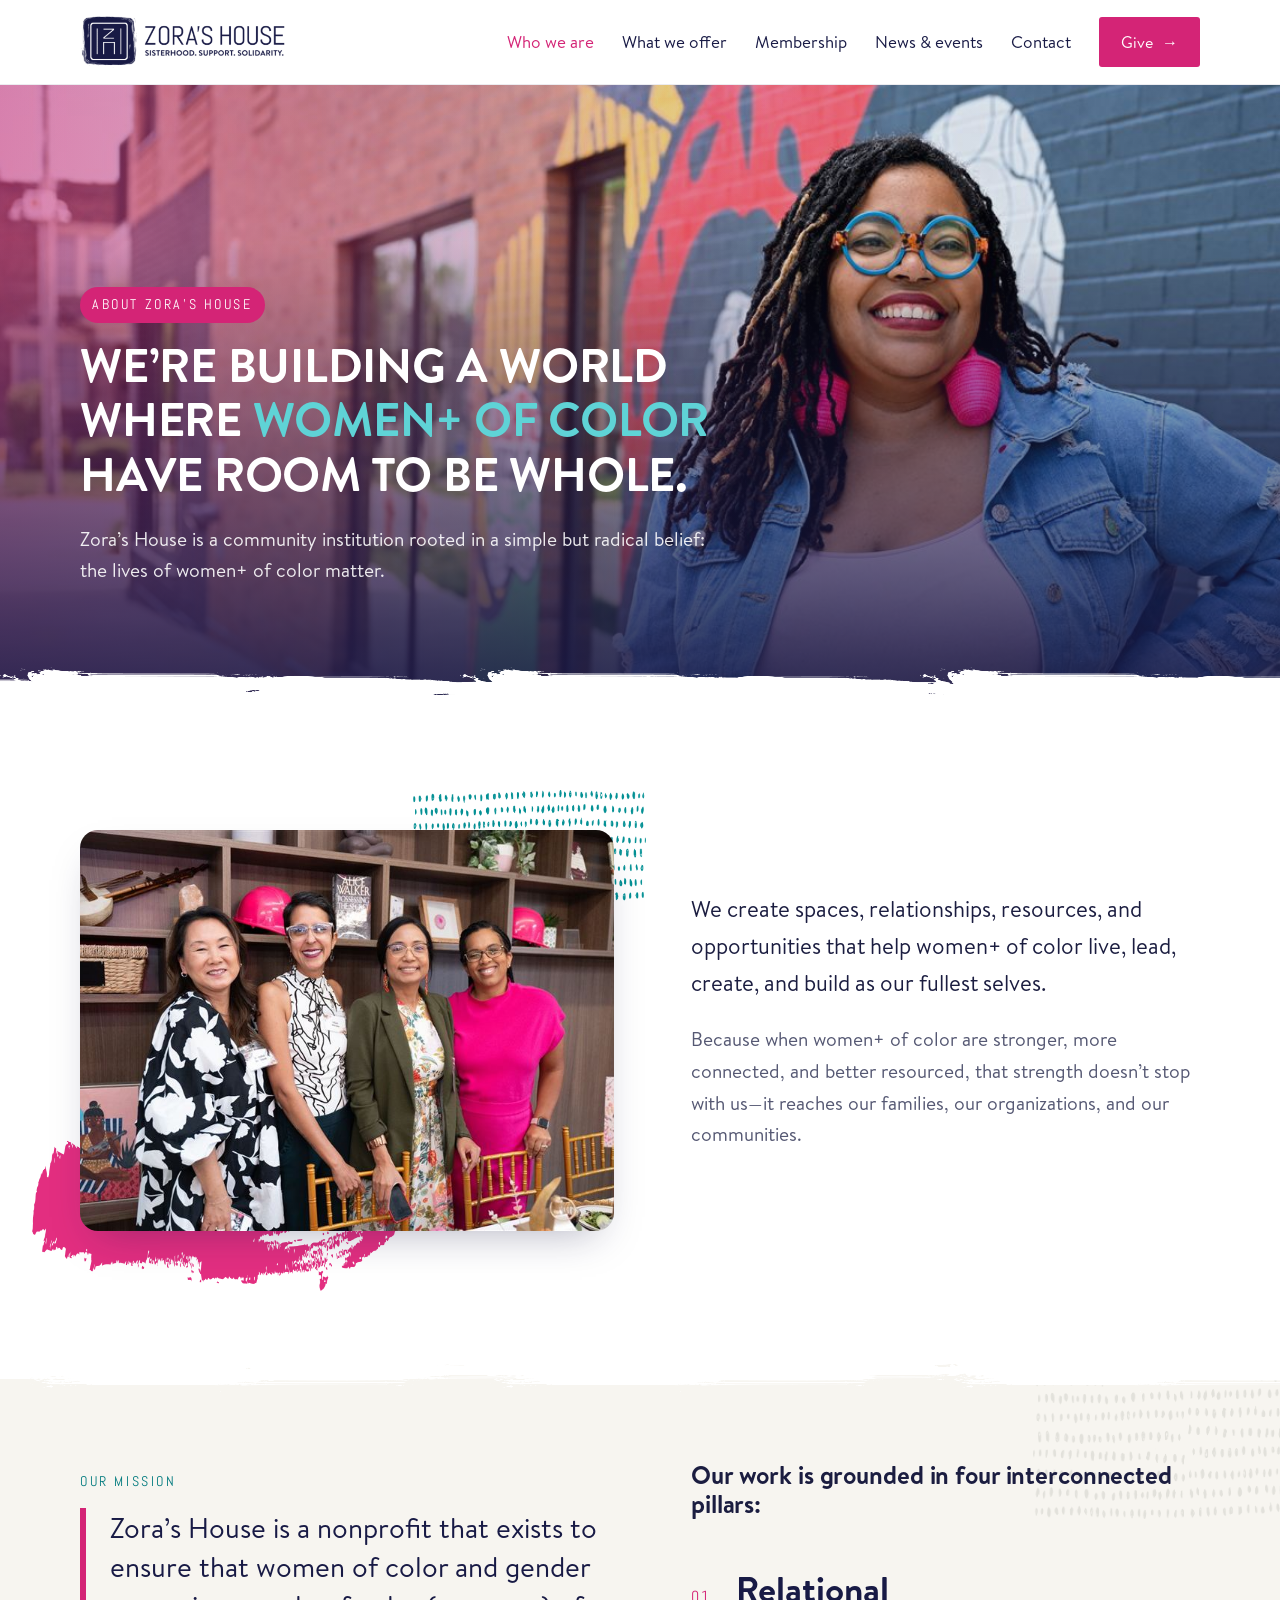
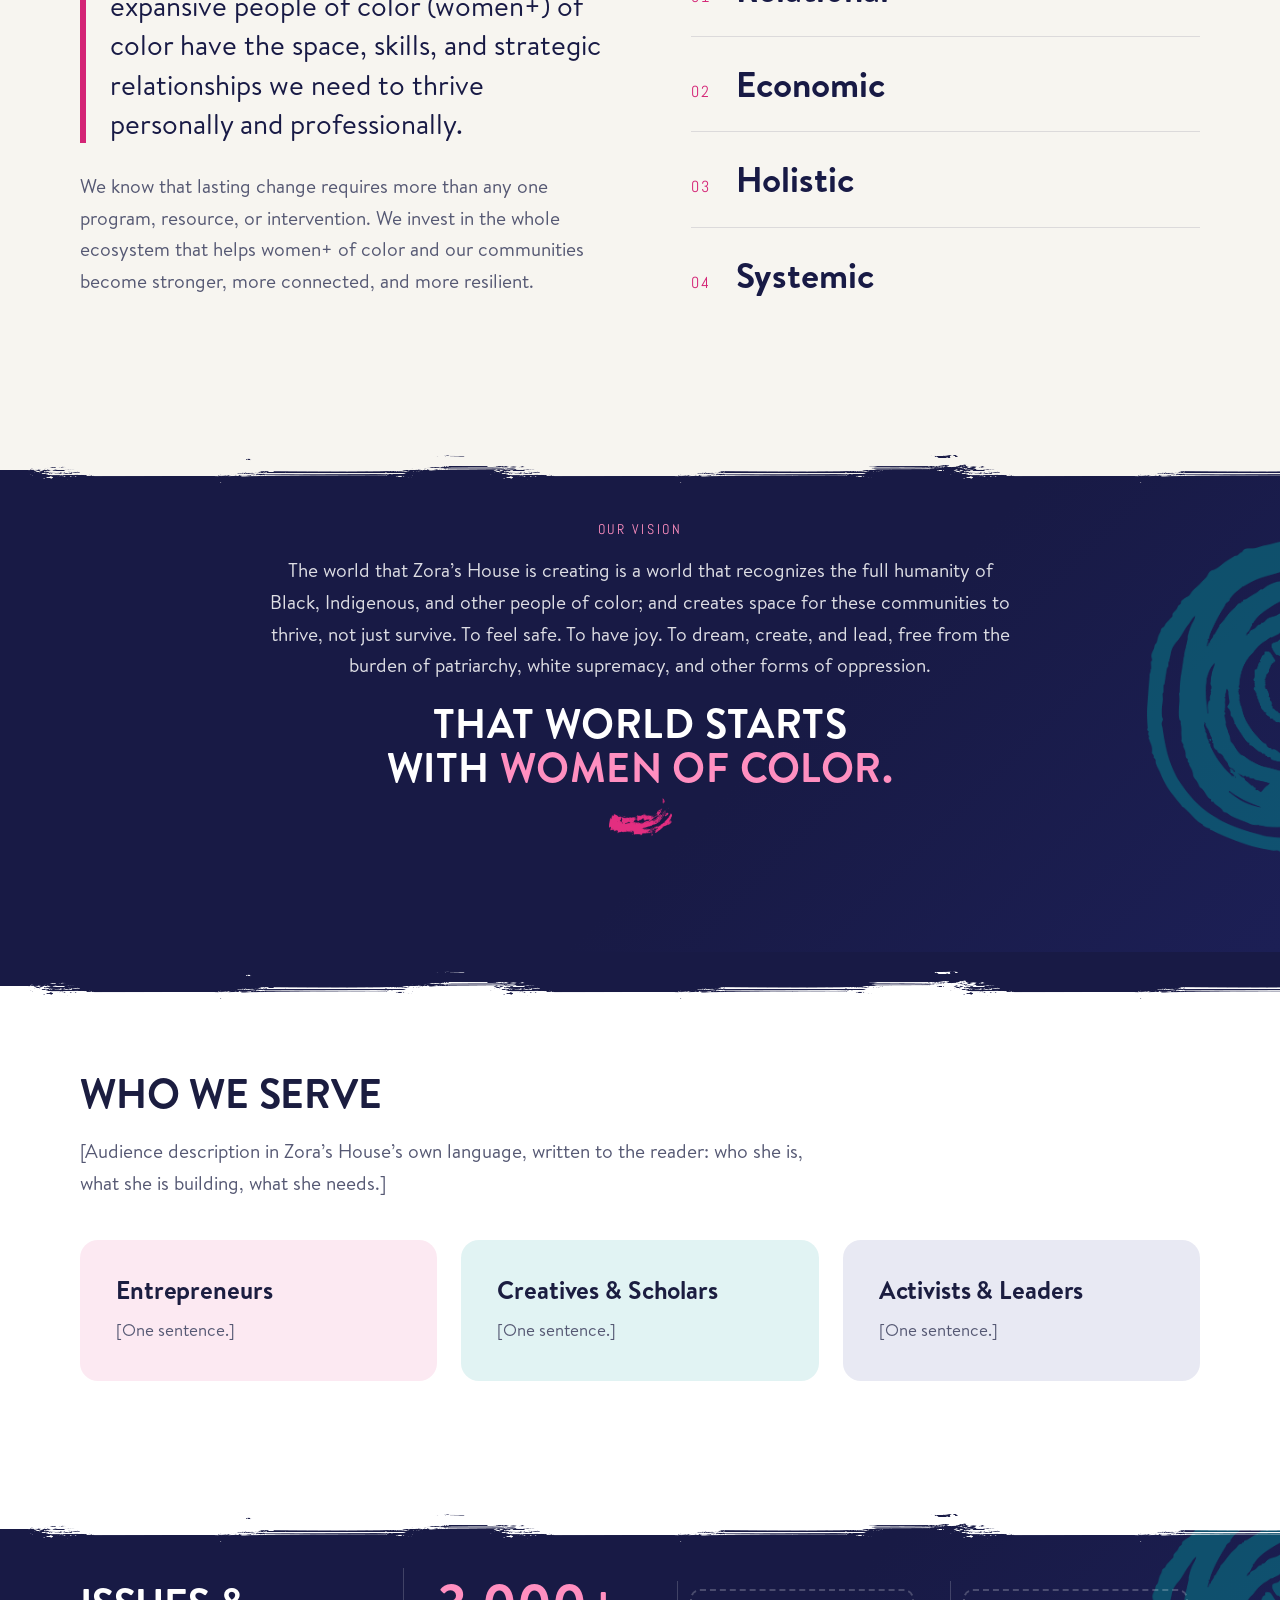
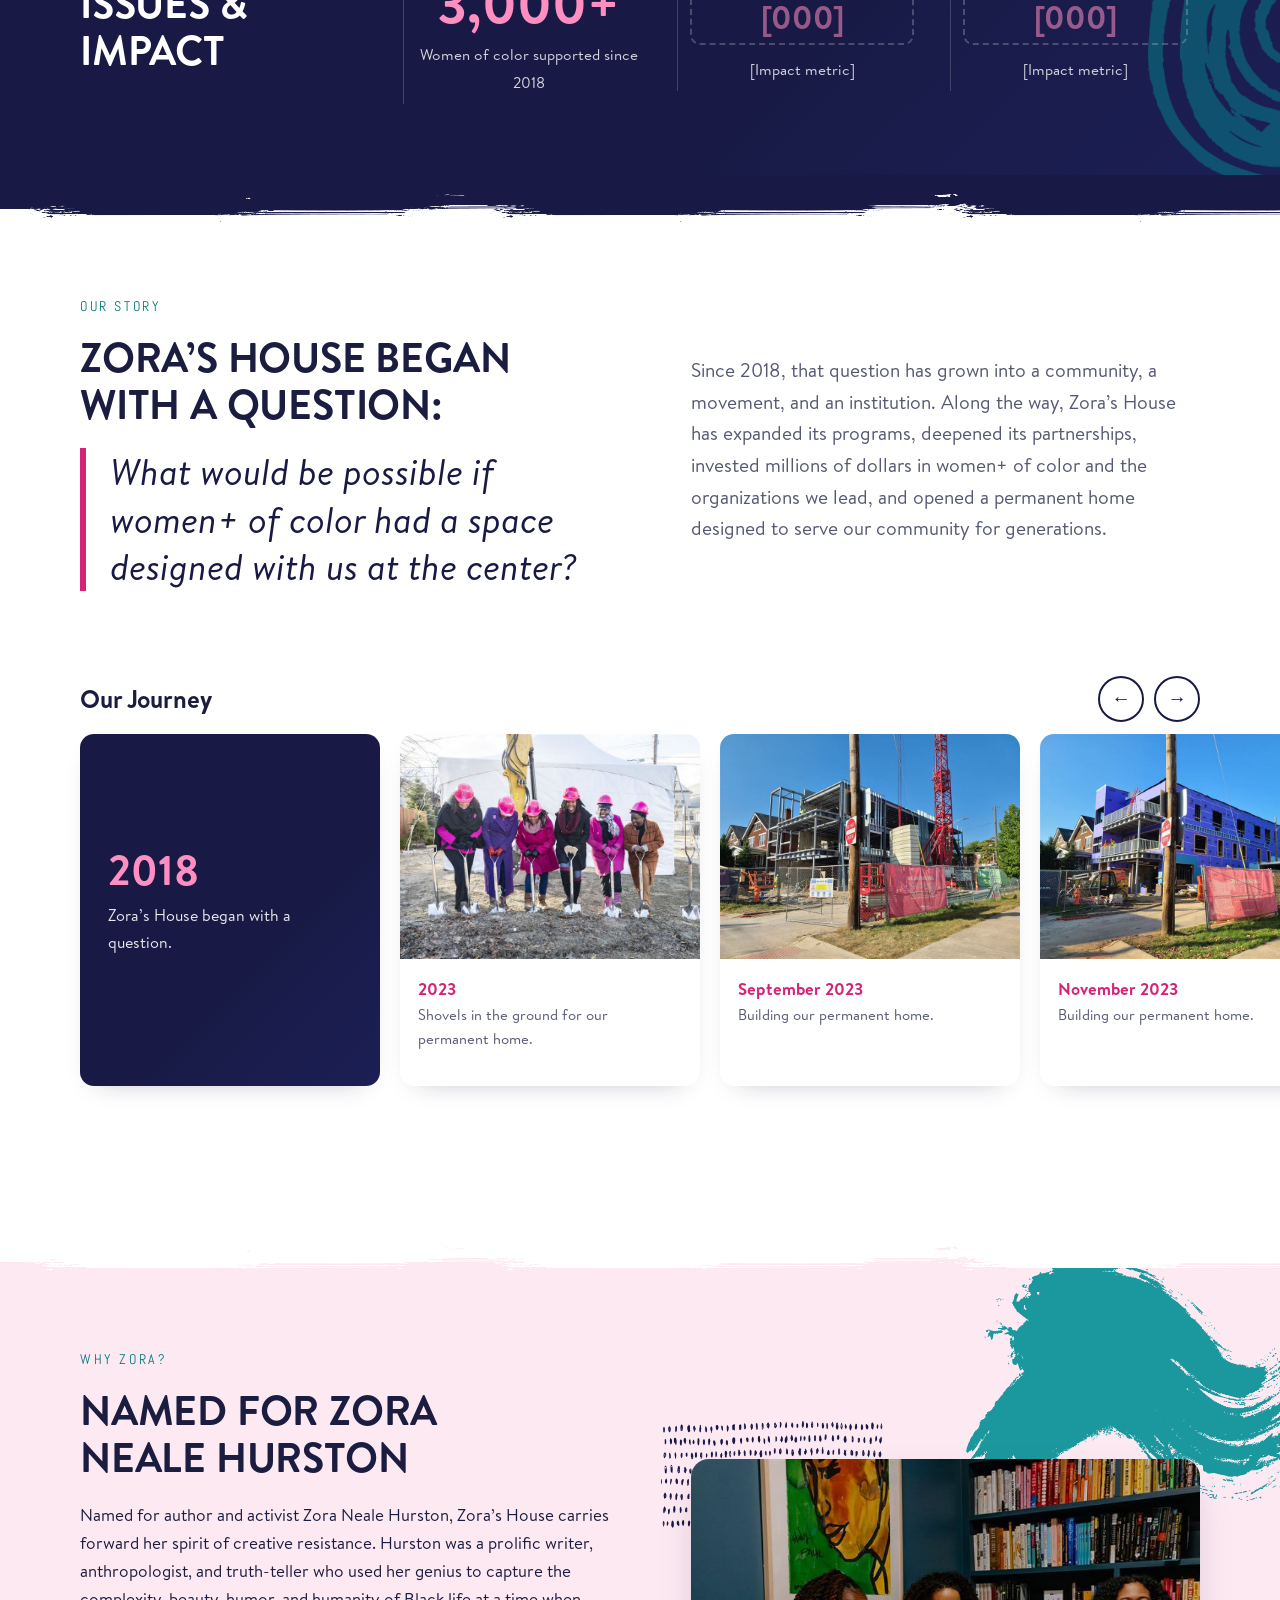
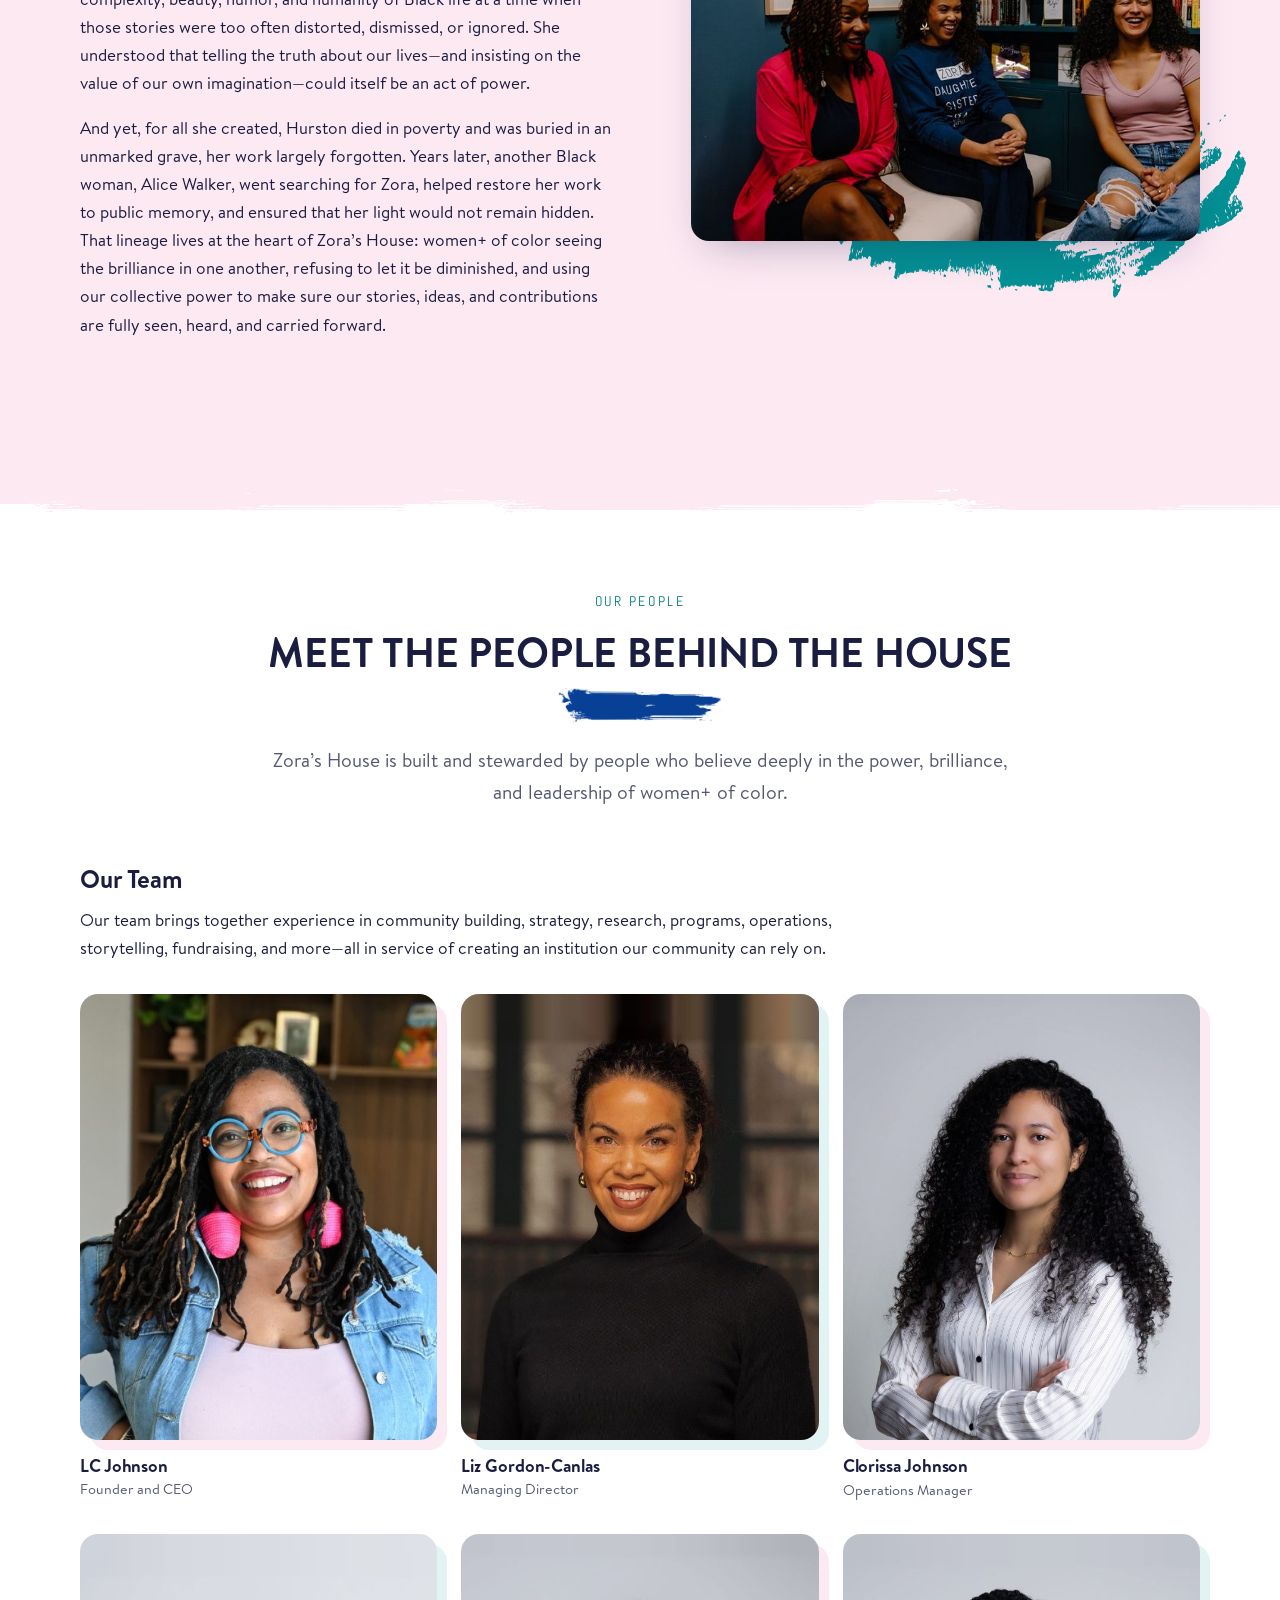
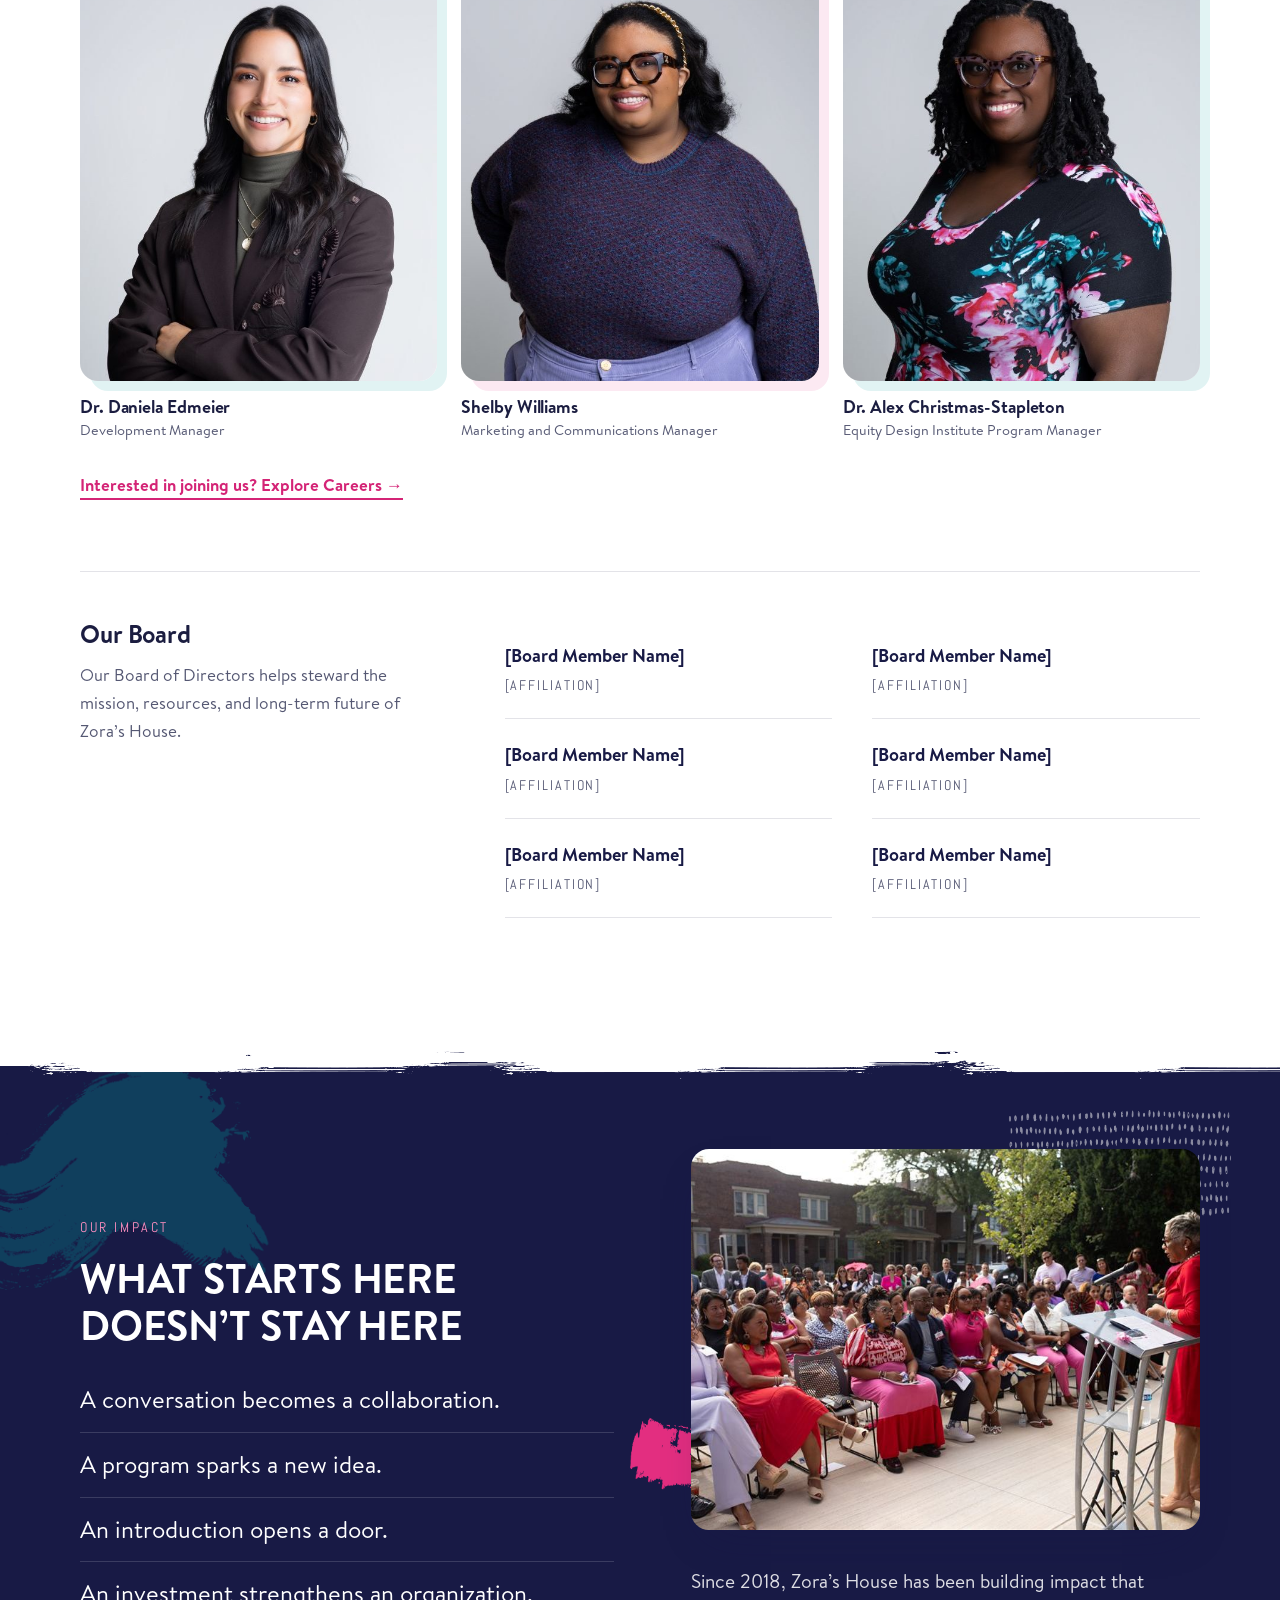
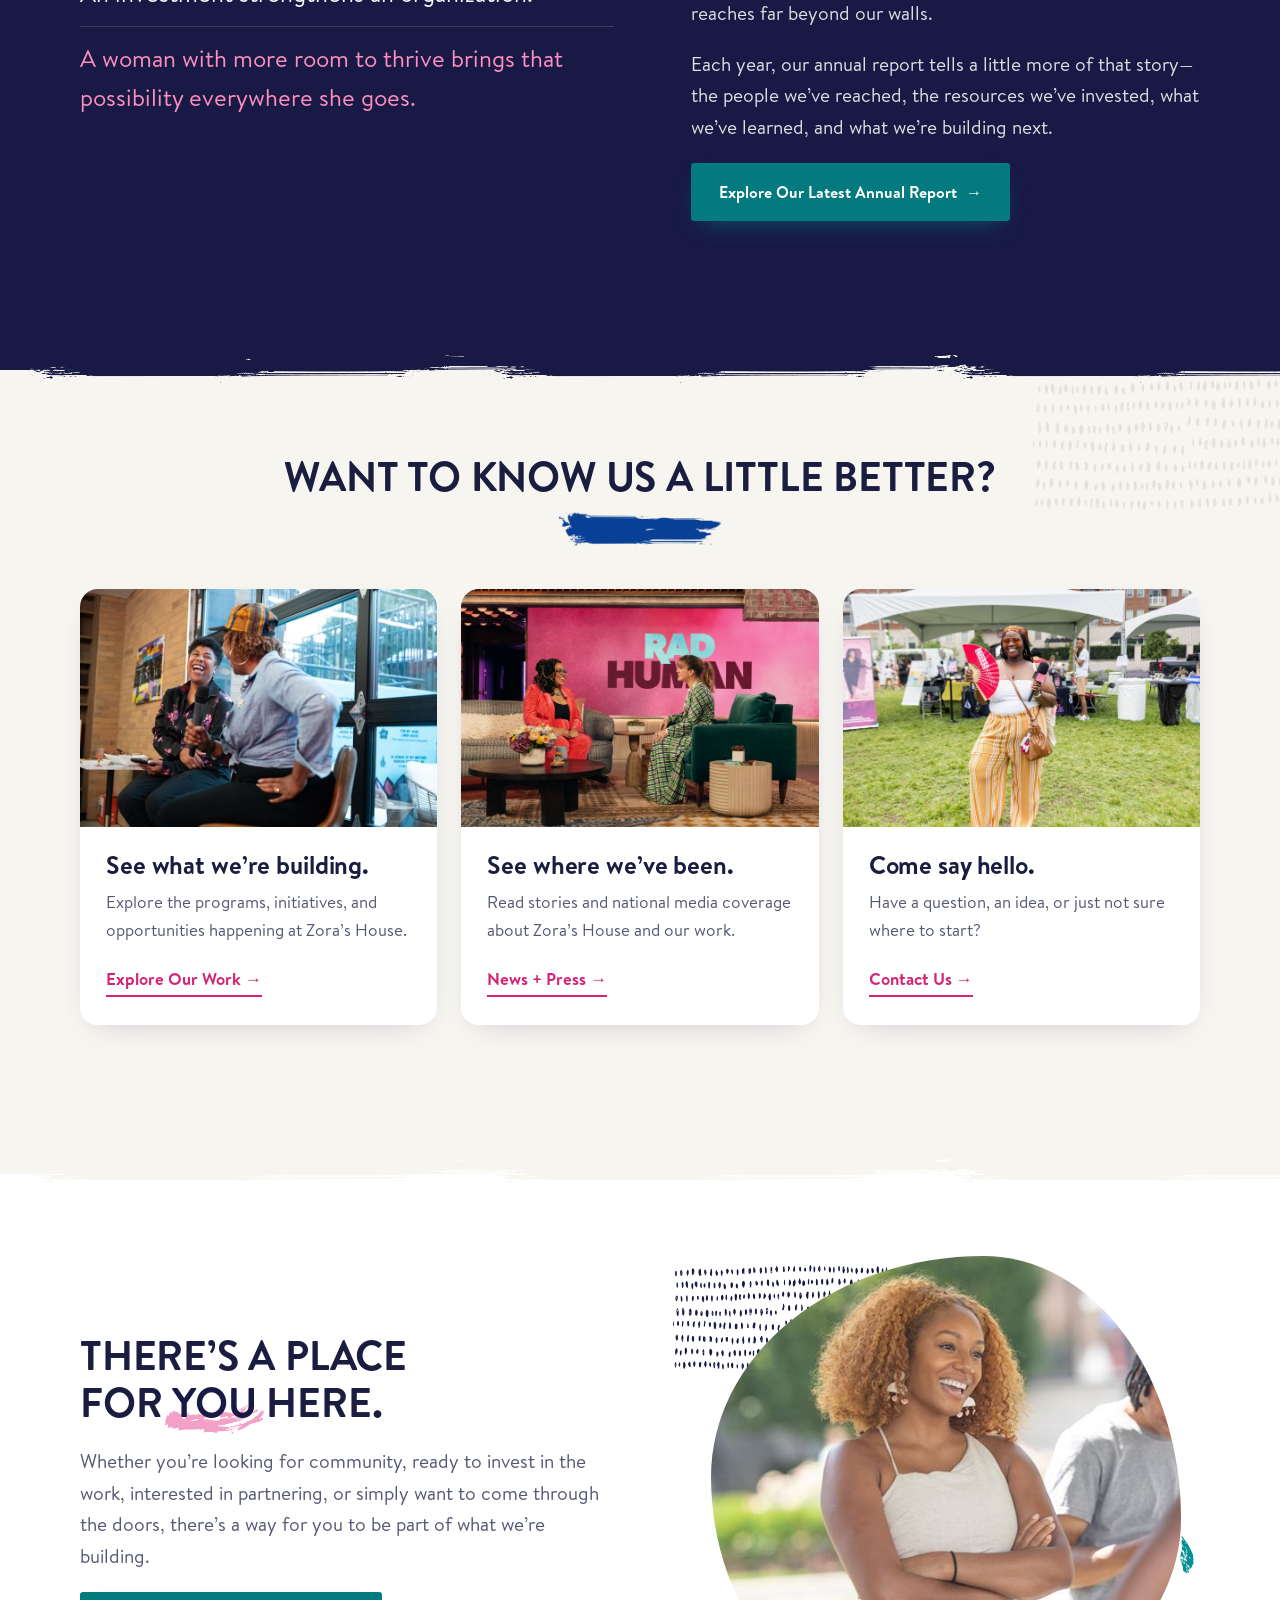
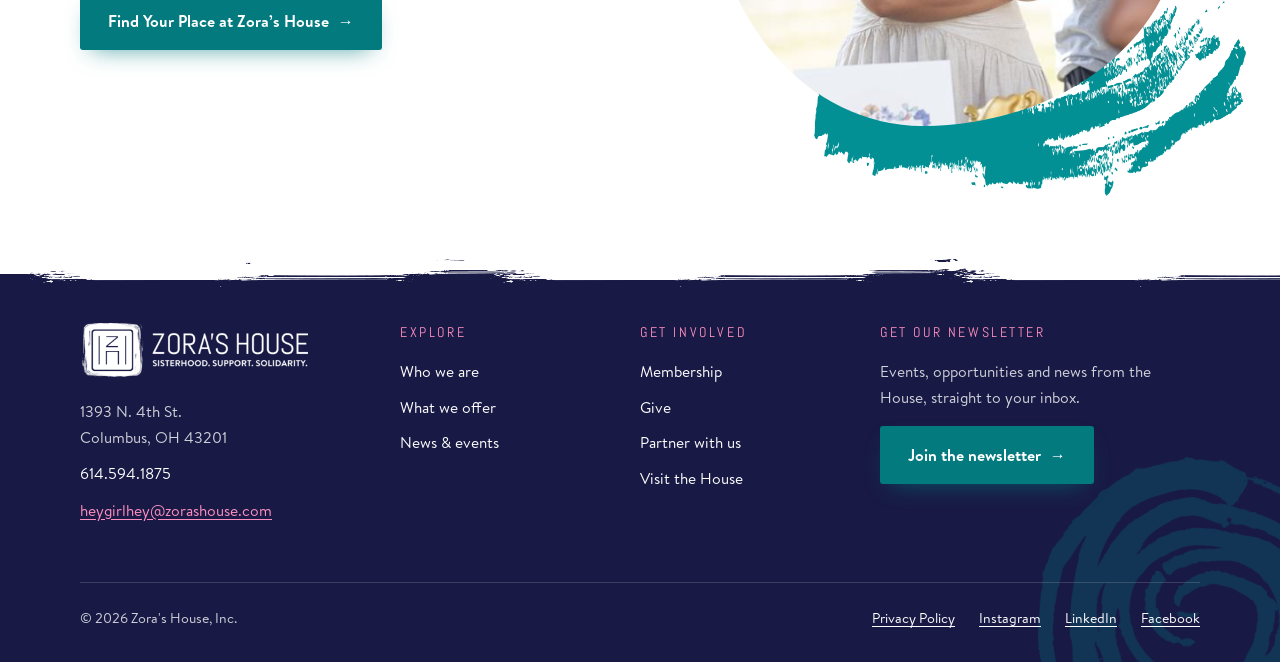
==== commit 221b040e: "update links and ui" ====
--- a/site/about.html
+++ b/site/about.html
@@ -15,13 +15,13 @@
 <!-- SITE HEADER: identical on every page. -->
 <header class="zh zh-site-header">
   <div class="zh-wrap">
-    <a class="zh-logo" href="index.html"><span class="zh-logo__mark" aria-hidden="true">Z</span><span class="zh-logo__name">Zora's <span>House</span></span></a>
+    <a class="zh-logo" href="index.html"><img src="assets/images/brand/zoras-house-logo-navy.png" alt="Zora's House" width="760" height="199"></a>
     <button class="zh-nav-toggle" aria-controls="zh-nav" aria-expanded="false" aria-label="Menu"><span></span><span></span><span></span></button>
     <nav class="zh-nav" id="zh-nav" aria-label="Main">
       <ul>
         <li><a href="about.html" aria-current="page">Who we are</a></li>
         <li><a href="individuals.html">What we offer</a></li>
-        <li><a href="about.html#zh-impact">Impact</a></li>
+        <li><a href="membership.html">Membership</a></li>
         <li><a href="news-events.html">News &amp; events</a></li>
         <li><a href="contact.html">Contact</a></li>
         <li><a class="zh-btn zh-btn--primary" href="#" data-zh-pending="Donate page URL">Give</a></li>
@@ -349,7 +349,7 @@
   <div class="zh-wrap">
     <div class="zh-footer__grid">
       <div class="zh-footer__about">
-        <p class="zh-footer__brand">Zora's House</p>
+        <p class="zh-footer__brand"><img src="assets/images/brand/zoras-house-logo-white.png" alt="Zora's House" width="760" height="199"></p>
         <p>1393 N. 4th St.<br>Columbus, OH 43201</p>
         <p><a href="tel:+16145941875">614.594.1875</a></p>
         <p class="zh-footer__email"><a href="mailto:heygirlhey@zorashouse.com">heygirlhey@zorashouse.com</a></p>
@@ -359,7 +359,6 @@
         <ul class="zh-footer__links">
           <li><a href="about.html">Who we are</a></li>
           <li><a href="individuals.html">What we offer</a></li>
-          <li><a href="about.html#zh-impact">Impact</a></li>
           <li><a href="news-events.html">News &amp; events</a></li>
         </ul>
       </div>
@@ -374,16 +373,8 @@
       </div>
       <div>
         <p class="zh-footer__title">Get our newsletter</p>
-        <!-- Connect a mailing-list provider: add action="<provider form URL>" method="post"
-             (and rename the input to the provider's field name, e.g. EMAIL for Mailchimp). -->
-        <form class="zh-signup" data-zh-newsletter>
-          <label for="zh-signup-email">Email address</label>
-          <div class="zh-signup__row">
-            <input id="zh-signup-email" type="email" name="EMAIL" placeholder="you@example.com" autocomplete="email" required>
-            <button type="submit">Sign up</button>
-          </div>
-          <p class="zh-signup__msg" role="status" hidden></p>
-        </form>
+        <p class="zh-footer__news">Events, opportunities and news from the House, straight to your inbox.</p>
+        <a class="zh-btn zh-btn--primary" href="https://5n29qw.subscribepage.io/" target="_blank" rel="noopener">Join the newsletter</a>
       </div>
     </div>
     <div class="zh-footer__bottom">
--- a/site/assets/css/zora.css
+++ b/site/assets/css/zora.css
@@ -1360,3 +1360,73 @@
   transform: rotate(-4deg);
   pointer-events: none;
 }
+
+/* ==========================================================================
+   Client feedback round 3
+   ========================================================================== */
+/* logo (assets/images/brand: navy version for the header, white version for the footer) */
+.zh-site-header .zh-wrap { min-height: 84px; }
+.zh-logo img { display: block; height: 54px; width: auto; }
+.zh-footer__brand img { display: block; width: 230px; max-width: 100%; height: auto; }
+
+/* footer newsletter: links to the hosted signup page */
+.zh-footer__news { margin: 0 0 16px; }
+.zh-site-footer .zh-btn:hover { color: var(--zh-white); }
+
+/* contact: confirmation with the reply for the chosen inquiry */
+.zh-form__notice strong { display: block; }
+.zh-form__notice p { margin: 8px 0 0; font-weight: 400; color: var(--zh-ink); }
+.zh-form__notice a { color: var(--zh-teal-ink); text-underline-offset: 3px; }
+
+/* events: time line under the featured event */
+.zh-feature__meta { margin: -6px 0 22px; font-family: var(--zh-font-accent); font-size: .95rem; letter-spacing: .12em; text-transform: uppercase; color: var(--zh-teal-ink); }
+
+/* headings wrap evenly (no single word left alone on the last line) */
+.zh-h1, .zh-h2, .zh-vision__line { text-wrap: balance; }
+
+/* About > Vision: tighter band */
+.zh-vision { padding: clamp(52px, 6vw, 84px) 0; }
+.zh-vision__line { margin-top: 18px; }
+.zh-vision .zh-center .zh-h2::after, .zh-vision .zh-h2::after { margin-top: 8px; }
+
+/* swirls in the navy bands: centred on the right edge, clear of the numbers and buttons */
+.zh-grad::before {
+  top: 50%;
+  right: -200px;
+  width: clamp(240px, 26vw, 360px);
+  transform: translateY(-50%);
+  opacity: .45;
+}
+.zh-ctaband.zh-grad::before {
+  top: auto;
+  bottom: -120px;
+  right: -100px;
+  width: clamp(200px, 20vw, 260px);
+  transform: none;
+  opacity: .3;
+}
+
+/* About hero: headline kept to the left, photo shifted right so the text no longer covers LC's face */
+@media (min-width: 861px) {
+  .zh-hero--short .zh-hero__content { max-width: 640px; }
+  .zh-hero--short .zh-hero__media::after { display: none; } /* dots would sit on her hair */
+  .zh-hero--short .zh-h1 { font-size: clamp(2.1rem, 3.7vw, 3.2rem); }
+  .zh-hero--short .zh-hero__media img { left: -6%; right: auto; width: 140%; max-width: none; object-position: center 30%; }
+}
+
+@media (max-width: 860px) {
+  .zh-logo img { height: 44px; }
+  .zh-site-header .zh-wrap { min-height: 72px; }
+}
+@media (max-width: 400px) {
+  .zh-logo img { height: 38px; }
+}
+
+/* header menu (now with Membership): labels never wrap; tighter on mid-size screens */
+.zh-nav a { white-space: nowrap; }
+@media (min-width: 861px) and (max-width: 1100px) {
+  .zh-nav ul { gap: 14px; }
+  .zh-nav a { font-size: .92rem; }
+  .zh-nav .zh-btn { padding: 9px 16px; }
+  .zh-logo img { height: 44px; }
+}
